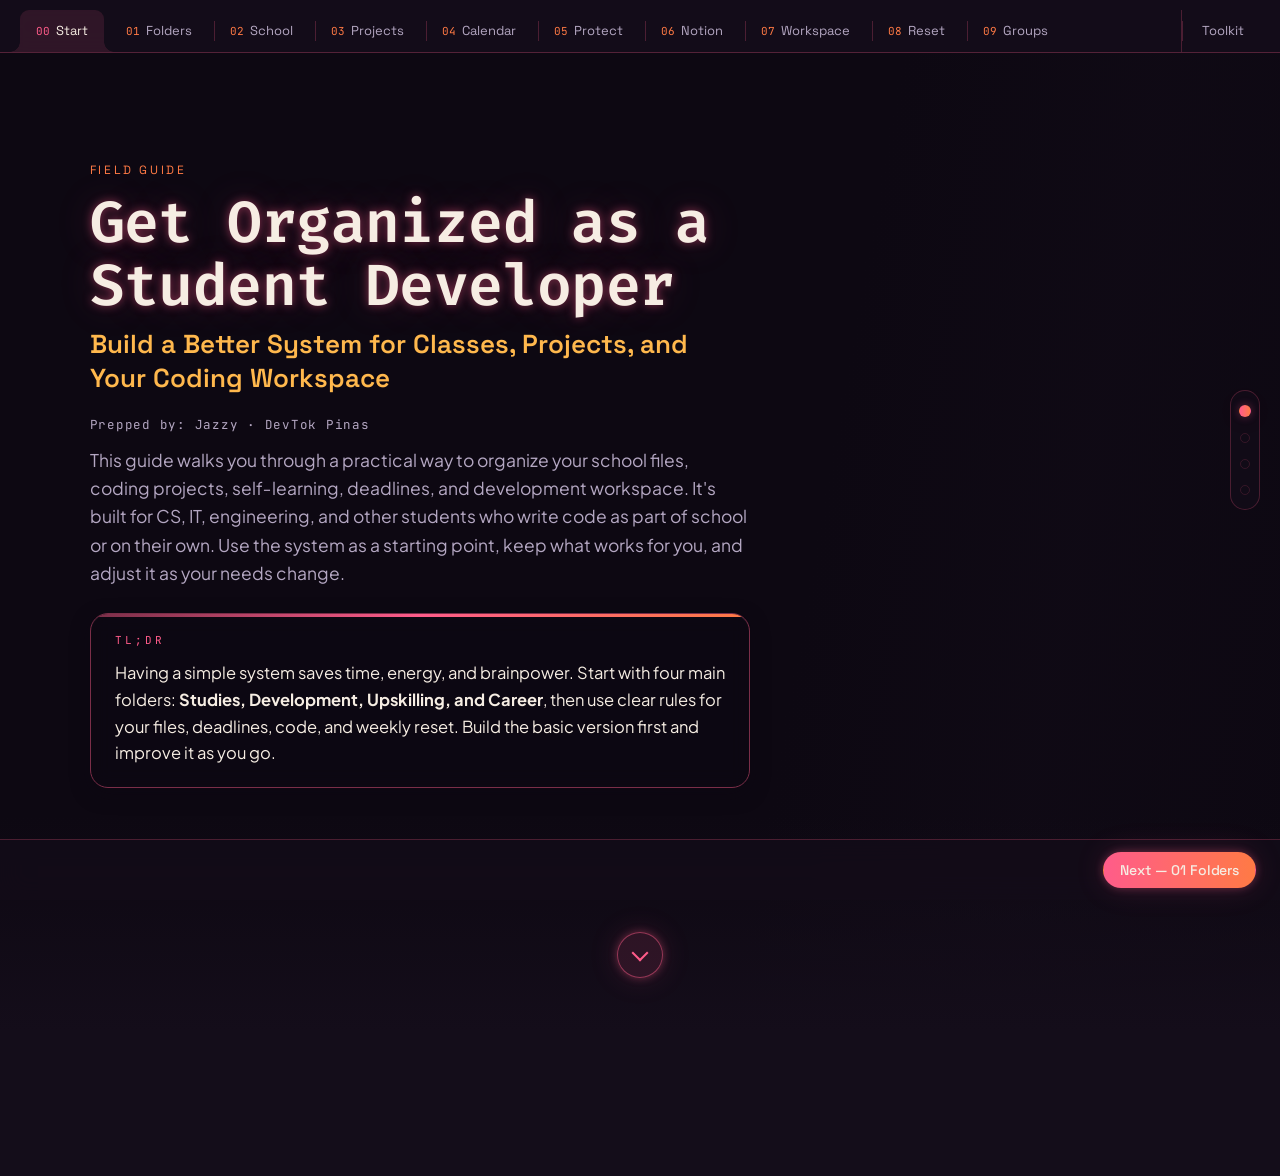
==== site/index.html @ 1a6755b6 "Section 02: add Y1T2, recolour file names The structure tree gains a Y1T2 folder before Y2T1. In pro" ====
<!DOCTYPE html>
<html lang="en" data-theme="dark">
<head>
<meta charset="utf-8">
<meta name="viewport" content="width=device-width, initial-scale=1">
<title>Get organized as a student developer</title>
<meta name="description" content="A field guide for student developers: four folders, a rule for where files go, a calendar that reminds you, and a reset routine. DevTok Pinas.">
<link rel="stylesheet" href="css/_ds/styles.css">
<link rel="stylesheet" href="css/app.css">
</head>
<body>
<a class="skip" href="#main">Skip to content</a>

<nav class="tabbar" role="tablist" aria-label="Sections">
  <a class="tab" role="tab" data-route="00-start" href="#/00-start"><span class="n">00</span>Start</a>
  <a class="tab" role="tab" data-route="01-folders" href="#/01-folders"><span class="n">01</span>Folders</a>
  <a class="tab" role="tab" data-route="02-school" href="#/02-school"><span class="n">02</span>School</a>
  <a class="tab" role="tab" data-route="03-projects" href="#/03-projects"><span class="n">03</span>Projects</a>
  <a class="tab" role="tab" data-route="04-calendar" href="#/04-calendar"><span class="n">04</span>Calendar</a>
  <a class="tab" role="tab" data-route="05-protecting" href="#/05-protecting"><span class="n">05</span>Protect</a>
  <a class="tab" role="tab" data-route="06-notion" href="#/06-notion"><span class="n">06</span>Notion</a>
  <a class="tab" role="tab" data-route="07-workspace" href="#/07-workspace"><span class="n">07</span>Workspace</a>
  <a class="tab" role="tab" data-route="08-reset" href="#/08-reset"><span class="n">08</span>Reset</a>
  <a class="tab" role="tab" data-route="09-groups" href="#/09-groups"><span class="n">09</span>Groups</a>
  <a class="tab tk" role="tab" data-route="toolkit" href="#/toolkit">Toolkit</a>
</nav>

<main id="main">

<section class="view sec" data-route="00-start" role="tabpanel" aria-label="00 Start here">
<div class="band hero-band">
<video class="hero-vid" data-src="assets/cozy-desk-loop.mp4" autoplay muted loop playsinline preload="auto" aria-hidden="true" tabindex="-1"></video>
<div class="hero-wash" aria-hidden="true"></div>
<script>
/* Load the header footage only where it is shown. The video is display:none
   below 760px, but a bare src would still be fetched — 2.5 MB a phone reader
   never sees. Assigning src from data-src behind a media query keeps that off
   mobile data. Runs inline during parse so playback still starts immediately. */
(function(){var v=document.currentScript.parentNode.querySelector('.hero-vid');
if(v&&window.matchMedia('(min-width:761px)').matches){v.src=v.dataset.src;}})();
</script>
<div class="in hero-in">
<div class="eyebrow"><span>Field guide</span></div>
<h1 class="h1 hero-title">Get Organized as a <br class="hbr">Student Developer</h1>
<p class="hero-sub">Build a Better System for Classes, Projects, and <br class="hbr">Your Coding Workspace</p>
<p class="meta">Prepped by: Jazzy &middot; DevTok Pinas</p>
<p class="hero-lede">This guide walks you through a practical way to organize your school files, coding projects, self‑learning, deadlines, and development workspace. It's built for CS, IT, engineering, and other students who write code as part of school or on their own. Use the system as a starting point, keep what works for you, and adjust it as your needs change.</p>
<div class="tldr"><span class="k">TL;DR</span><p>Having a simple system saves time, energy, and brainpower. Start with four main folders: <b>Studies, Development, Upskilling, and Career</b>, then use clear rules for your files, deadlines, code, and weekly reset. Build the basic version first and improve it as you go.</p></div>
</div></div><div class="band"><div class="in"><h2 class="h2">What this guide covers</h2>
<ol class="wa-list wa-list--ol">
<li>Your four main folders and what goes in each</li>
<li>School files, naming, and organizing by term</li>
<li>Coding projects — what they are and how much structure they need</li>
<li>Setting up your calendar and tasks</li>
<li>Passwords, backups, and keeping work safe</li>
<li>Using Notion for notes and school organization</li>
<li>Setting up your coding workspace and tools</li>
<li>The 20‑minute reset</li>
<li>Bonus — group projects and shared repositories</li>
</ol>
</div></div><div class="band"><div class="in"><h2 class="h2">Why I think this matters</h2>
<p>As technical students, we already have a lot competing for our attention. A clear system reduces the number of small decisions you have to make every day and gives your school work, projects, and responsibilities a predictable place to go.</p>
<p>Without one, small problems start adding up:</p>
<ul class="wa-list wa-list--ul">
<li>You waste time looking for files you know you saved somewhere.</li>
<li>Good projects get buried inside old semester folders.</li>
<li>Assignment deadlines live only inside your LMS.</li>
<li>You redo work because you can't find what you already made.</li>
<li>Coding projects become harder to manage as you start using Git, GitHub, dependencies, and API keys.</li>
<li>Projects worth showing for internships or jobs can be difficult to find later.</li>
</ul>
<p>A simple system makes all of this easier to manage.</p>
</div></div><div class="band"><div class="in"><h2 class="h2">What you'll have at the end</h2>
<p>By the end of this guide, you'll have:</p>
<ul class="wa-list wa-list--ul">
<li>Four main folders with a clear purpose for each one</li>
<li>A school structure you can reuse every term</li>
<li>A better understanding of how coding projects are organized</li>
<li>A calendar that reminds you before things are due</li>
<li>A basic password and backup setup</li>
<li>A place for notes and school organization</li>
<li>A cleaner coding workspace</li>
<li>A reset routine for when things drift</li>
</ul>
<figure class="shot"><div class="win" role="img" aria-label="A file manager window showing four top-level folders: Studies, Development, Upskilling, Career">
  <div class="wbar"><span class="wdot r"></span><span class="wdot a"></span><span class="wdot e"></span><span class="wtitle">Home</span></div>
  <div class="wbody">
    <div class="folder"><span class="ficon"></span><span class="fname">Studies</span></div>
    <div class="folder"><span class="ficon"></span><span class="fname">Development</span></div>
    <div class="folder"><span class="ficon"></span><span class="fname">Upskilling</span></div>
    <div class="folder"><span class="ficon"></span><span class="fname">Career</span></div>
  </div>
</div><figcaption class="cap"><span class="cap-tag">Recommended folder setup</span> — Studies, Development, Upskilling, Career.</figcaption></figure>
<div class="closer"><span class="k">UNDERSTAND</span><p>You don't need a system that stays perfectly organized all semester. You just need one that makes it easy to know <b>where something belongs</b> and easy to clean things up when you fall behind.</p></div>
</div></div>
</section>

<section class="view sec" data-route="01-folders" role="tabpanel" aria-label="01 Your four main folders">
<div class="band"><div class="in">
<div class="eyebrow"><span>01 · your four main folders</span><span class="lvl">FOUNDATION</span></div>
<h1 class="h1">Your four main folders</h1>
<p class="cover"><b>What this section covers:</b> Four top‑level folders you can use to separate school files, code, self‑learning, and career material.</p>
<p class="cover"><b>Why it matters:</b> If you decide where something should go every single time you save a file, things eventually end up scattered across Downloads, Desktop, course folders, and random project directories. A few clear categories remove most of that decision‑making.</p>
</div></div><div class="band"><div class="in"><h2 class="h2">The four folders</h2>
<p class="mut" style="font-size:14px">Click a folder to see what goes in it.</p>
<div class="grid2 fgrid">
<button class="fcard" data-st="c1" data-on="stu" data-mode="eq" data-k="c1" data-v="stu" data-act="pick"><span class="ft">Studies</span><span class="fd">Formal school work that isn't code</span></button>
<button class="fcard" data-st="c1" data-on="dev" data-mode="eq" data-k="c1" data-v="dev" data-act="pick"><span class="ft">Development</span><span class="fd">Anything that involves code</span></button>
<button class="fcard" data-st="c1" data-on="ups" data-mode="eq" data-k="c1" data-v="ups" data-act="pick"><span class="ft">Upskilling</span><span class="fd">Learning outside your curriculum</span></button>
<button class="fcard" data-st="c1" data-on="car" data-mode="eq" data-k="c1" data-v="car" data-act="pick"><span class="ft">Career</span><span class="fd">The only folder that outlives the degree</span></button>
</div>
<div class="fpanel" data-st="c1" data-on="stu" data-mode="eq">
<h3 class="h3">Studies</h3>
<p>Your formal school work — everything tied to your degree that isn't code.</p>
<ul class="wa-list wa-list--ul">
<li>Subjects, assignments, lecture files, exams</li>
<li>Curriculum and grade slips</li>
<li>Graduation requirements and student aid documents</li>
<li>Thesis or capstone documents</li>
<li>OJT and internship paperwork</li>
<li>School organizations</li>
</ul>
<div class="note"><span class="nl">NOTE</span>The main distinction is that <b>Studies holds your school documents and requirements</b>.<span class="np">If an assignment includes code, the instructions, rubric, report, or submission receipt can stay here while the working code goes in Development.</span></div>
<div class="ftree" role="group" aria-label="The Studies folder">
<div class="fttools"><button class="fttool" type="button" data-act="tcol">Collapse</button><span class="ftsep" aria-hidden="true">|</span><button class="fttool" type="button" data-act="texp">Expand</button></div>
<ul class="ftkids ftroot"><li><details class="ftfolder"><summary class="ftrow"><span class="ftcaret" aria-hidden="true"></span><span class="ficon" aria-hidden="true"></span><span class="fname">Studies</span></summary><ul class="ftkids"><li><details class="ftfolder"><summary class="ftrow"><span class="ftcaret" aria-hidden="true"></span><span class="ficon" aria-hidden="true"></span><span class="fname">BS Computer Science</span></summary><ul class="ftkids"><li><details class="ftfolder"><summary class="ftrow"><span class="ftcaret" aria-hidden="true"></span><span class="ficon" aria-hidden="true"></span><span class="fname">Courses</span></summary><ul class="ftkids"><li><details class="ftfolder"><summary class="ftrow"><span class="ftcaret" aria-hidden="true"></span><span class="ficon" aria-hidden="true"></span><span class="fname">Y1T1</span></summary><ul class="ftkids"><li class="ftleaf"><span class="ftcaret" aria-hidden="true"></span><span class="ficon" aria-hidden="true"></span><span class="fname">CC 100 - Introduction to Computing</span></li><li class="ftleaf"><span class="ftcaret" aria-hidden="true"></span><span class="ficon" aria-hidden="true"></span><span class="fname">CC 101 - Computer Programming</span></li><li class="ftleaf"><span class="ftcaret" aria-hidden="true"></span><span class="ficon" aria-hidden="true"></span><span class="fname">GEd 101 - Understanding the Self</span></li><li class="ftleaf"><span class="ftcaret" aria-hidden="true"></span><span class="ficon" aria-hidden="true"></span><span class="fname">GEd 102 - Mathematics in the Modern World</span></li><li class="ftleaf"><span class="ftcaret" aria-hidden="true"></span><span class="ficon" aria-hidden="true"></span><span class="fname">GEd 105 - Readings in Philippine History</span></li><li class="ftleaf"><span class="ftcaret" aria-hidden="true"></span><span class="ficon" aria-hidden="true"></span><span class="fname">MATH 101 - Differential Calculus</span></li><li class="ftleaf"><span class="ftcaret" aria-hidden="true"></span><span class="ficon" aria-hidden="true"></span><span class="fname">NSTP 111 - National Service Training Program 1</span></li><li class="ftleaf"><span class="ftcaret" aria-hidden="true"></span><span class="ficon" aria-hidden="true"></span><span class="fname">PATHFit 1 - Movement Competency Training</span></li></ul></details></li><li class="ftleaf"><span class="ftcaret" aria-hidden="true"></span><span class="ficon" aria-hidden="true"></span><span class="fname">Y1T2</span></li><li class="ftleaf"><span class="ftcaret" aria-hidden="true"></span><span class="ficon" aria-hidden="true"></span><span class="fname">Y2T1</span></li><li class="ftleaf"><span class="ftcaret" aria-hidden="true"></span><span class="ficon" aria-hidden="true"></span><span class="fname">Y2T2</span></li></ul></details></li><li class="ftleaf"><span class="ftcaret" aria-hidden="true"></span><span class="ficon" aria-hidden="true"></span><span class="fname">Curriculum</span></li><li class="ftleaf"><span class="ftcaret" aria-hidden="true"></span><span class="ficon" aria-hidden="true"></span><span class="fname">Grade Slips</span></li><li class="ftleaf"><span class="ftcaret" aria-hidden="true"></span><span class="ficon" aria-hidden="true"></span><span class="fname">Graduation Requirements</span></li><li class="ftleaf"><span class="ftcaret" aria-hidden="true"></span><span class="ficon" aria-hidden="true"></span><span class="fname">Organizations</span></li></ul></details></li></ul></details></li></ul>
</div>
</div>
<div class="fpanel" data-st="c1" data-on="dev" data-mode="eq">
<h3 class="h3">Development</h3>
<p><b>Anything that involves code.</b> Programming assignments, lab exercises, school software projects, your capstone, tutorial practice, personal projects, hackathons, code for an organization.</p>
<div class="note"><span class="nl">NOTE</span>A simple rule you can use:<span class="np"><b>If you're actively writing code in it, keep the working project under Development.</b></span><span class="np">Keeping your code in one main location also gives you one place to look when opening projects in your editor or terminal.</span></div>
<p><span class="wa-badge wa-badge--rose">HOW I DO IT</span> </p>
<div class="ftree" role="group" aria-label="The Development folder">
<div class="fttools"><button class="fttool" type="button" data-act="tcol">Collapse</button><span class="ftsep" aria-hidden="true">|</span><button class="fttool" type="button" data-act="texp">Expand</button></div>
<ul class="ftkids ftroot"><li><details class="ftfolder"><summary class="ftrow"><span class="ftcaret" aria-hidden="true"></span><span class="ficon" aria-hidden="true"></span><span class="fname">Development</span></summary><ul class="ftkids"><li><details class="ftfolder"><summary class="ftrow"><span class="ftcaret" aria-hidden="true"></span><span class="ficon" aria-hidden="true"></span><span class="fname">school</span></summary><ul class="ftkids"><li class="ftleaf"><span class="ftcaret" aria-hidden="true"></span><span class="ficon" aria-hidden="true"></span><span class="fname">Y2T1</span></li><li class="ftleaf"><span class="ftcaret" aria-hidden="true"></span><span class="ficon" aria-hidden="true"></span><span class="fname">Y2T2</span></li></ul></details></li><li class="ftleaf"><span class="ftcaret" aria-hidden="true"></span><span class="ficon" aria-hidden="true"></span><span class="fname">learning</span></li><li class="ftleaf"><span class="ftcaret" aria-hidden="true"></span><span class="ficon" aria-hidden="true"></span><span class="fname">personal</span></li><li class="ftleaf"><span class="ftcaret" aria-hidden="true"></span><span class="ficon" aria-hidden="true"></span><span class="fname">hackathons</span></li><li class="ftleaf"><span class="ftcaret" aria-hidden="true"></span><span class="ficon" aria-hidden="true"></span><span class="fname">experiments</span></li><li class="ftleaf"><span class="ftcaret" aria-hidden="true"></span><span class="ficon" aria-hidden="true"></span><span class="fname">archive</span></li></ul></details></li></ul>
</div>
<ul class="wa-list wa-list--ul">
<li><span class="mono fdir">school/</span> — programming assignments and school projects, grouped by term</li>
<li><span class="mono fdir">learning/</span> — code written while following tutorials, courses, or documentation</li>
<li><span class="mono fdir">personal/</span> — projects you build outside school</li>
<li><span class="mono fdir">hackathons/</span> — hackathon work</li>
<li><span class="mono fdir">experiments/</span> — small tests and ideas that aren't full projects yet</li>
<li><span class="mono fdir">archive/</span> — projects you're no longer actively working on</li>
</ul>
<div class="note"><span class="nl">NOTE</span>You don't need all of these folders immediately. Start with the categories you actually use.</div>
</div>
<div class="fpanel" data-st="c1" data-on="ups" data-mode="eq">
<h3 class="h3">Upskilling</h3>
<p>Learning you do outside your formal curriculum. This folder holds the material you learn from, while Development holds the code you write while learning.</p>
<p>For example, if you take a React course:</p>
<ul class="wa-list wa-list--ul">
<li>Course notes → <b>Upskilling</b></li>
<li>Downloaded slides → <b>Upskilling</b></li>
<li>Resources → <b>Upskilling</b></li>
<li>Certificate → <b>Upskilling</b></li>
<li>React project you build during the course → <b>Development</b></li>
</ul>
<div class="chiprow" style="margin-top:28px">
<button class="chip" data-st="c3" data-on="topic" data-mode="eq" data-k="c3" data-v="topic" data-act="pick">By topic <span class="wa-badge wa-badge--amber">RECOMMENDED</span></button>
<button class="chip" data-st="c3" data-on="plat" data-mode="eq" data-k="c3" data-v="plat" data-act="pick">By platform</button>
</div>
<div class="fpanel" data-st="c3" data-on="topic" data-mode="eq" style="margin:0">
<p style="font-size:14.5px" class="mut">This works well if you usually remember <b>what you were learning first</b>, then where you learned it.</p>
<div class="ftree" role="group" aria-label="Upskilling organized by topic">
<div class="fttools"><button class="fttool" type="button" data-act="tcol">Collapse</button><span class="ftsep" aria-hidden="true">|</span><button class="fttool" type="button" data-act="texp">Expand</button></div>
<ul class="ftkids ftroot"><li><details class="ftfolder"><summary class="ftrow"><span class="ftcaret" aria-hidden="true"></span><span class="ficon" aria-hidden="true"></span><span class="fname">Upskilling</span></summary><ul class="ftkids"><li><details class="ftfolder"><summary class="ftrow"><span class="ftcaret" aria-hidden="true"></span><span class="ficon" aria-hidden="true"></span><span class="fname">web‑development</span></summary><ul class="ftkids"><li class="ftleaf"><span class="ftcaret" aria-hidden="true"></span><span class="ficon" aria-hidden="true"></span><span class="fname">freecodecamp</span></li><li class="ftleaf"><span class="ftcaret" aria-hidden="true"></span><span class="ficon" aria-hidden="true"></span><span class="fname">coursera</span></li><li class="ftleaf"><span class="ftcaret" aria-hidden="true"></span><span class="ficon" aria-hidden="true"></span><span class="fname">youtube</span></li></ul></details></li><li><details class="ftfolder"><summary class="ftrow"><span class="ftcaret" aria-hidden="true"></span><span class="ficon" aria-hidden="true"></span><span class="fname">cloud</span></summary><ul class="ftkids"><li class="ftleaf"><span class="ftcaret" aria-hidden="true"></span><span class="ficon" aria-hidden="true"></span><span class="fname">aws</span></li><li class="ftleaf"><span class="ftcaret" aria-hidden="true"></span><span class="ficon" aria-hidden="true"></span><span class="fname">coursera</span></li></ul></details></li><li><details class="ftfolder"><summary class="ftrow"><span class="ftcaret" aria-hidden="true"></span><span class="ficon" aria-hidden="true"></span><span class="fname">ai‑and‑data</span></summary><ul class="ftkids"><li class="ftleaf"><span class="ftcaret" aria-hidden="true"></span><span class="ficon" aria-hidden="true"></span><span class="fname">deeplearning‑ai</span></li><li class="ftleaf"><span class="ftcaret" aria-hidden="true"></span><span class="ficon" aria-hidden="true"></span><span class="fname">youtube</span></li></ul></details></li><li class="ftleaf"><span class="ftcaret" aria-hidden="true"></span><span class="ficon" aria-hidden="true"></span><span class="fname">design</span></li><li class="ftleaf"><span class="ftcaret" aria-hidden="true"></span><span class="ficon" aria-hidden="true"></span><span class="fname">certificates</span></li></ul></details></li></ul>
</div>
</div>
<div class="fpanel" data-st="c3" data-on="plat" data-mode="eq" style="margin:0">
<p style="font-size:14.5px" class="mut">This works if you usually remember <b>the platform you learned on first</b> — the topics then sit inside each one.</p>
<div class="ftree" role="group" aria-label="Upskilling organized by platform">
<div class="fttools"><button class="fttool" type="button" data-act="tcol">Collapse</button><span class="ftsep" aria-hidden="true">|</span><button class="fttool" type="button" data-act="texp">Expand</button></div>
<ul class="ftkids ftroot"><li><details class="ftfolder"><summary class="ftrow"><span class="ftcaret" aria-hidden="true"></span><span class="ficon" aria-hidden="true"></span><span class="fname">Upskilling</span></summary><ul class="ftkids"><li><details class="ftfolder"><summary class="ftrow"><span class="ftcaret" aria-hidden="true"></span><span class="ficon" aria-hidden="true"></span><span class="fname">coursera</span></summary><ul class="ftkids"><li class="ftleaf"><span class="ftcaret" aria-hidden="true"></span><span class="ficon" aria-hidden="true"></span><span class="fname">web‑development</span></li><li class="ftleaf"><span class="ftcaret" aria-hidden="true"></span><span class="ficon" aria-hidden="true"></span><span class="fname">ai‑and‑data</span></li></ul></details></li><li class="ftleaf"><span class="ftcaret" aria-hidden="true"></span><span class="ficon" aria-hidden="true"></span><span class="fname">udemy</span></li><li class="ftleaf"><span class="ftcaret" aria-hidden="true"></span><span class="ficon" aria-hidden="true"></span><span class="fname">youtube</span></li><li class="ftleaf"><span class="ftcaret" aria-hidden="true"></span><span class="ficon" aria-hidden="true"></span><span class="fname">freecodecamp</span></li><li class="ftleaf"><span class="ftcaret" aria-hidden="true"></span><span class="ficon" aria-hidden="true"></span><span class="fname">certificates</span></li></ul></details></li></ul>
</div>
</div>
<div class="note"><span class="nl">NOTE</span>Pick a structure that feels natural to you and stay reasonably consistent.<span class="np">There isn't one correct setup. The goal is to make your learning materials easy to find later.</span></div>
</div>
<div class="fpanel" data-st="c1" data-on="car" data-mode="eq">
<h3 class="h3">Career</h3>
<p>Documents and material you'll need for internships, jobs, and other professional opportunities.</p>
<div class="ftree" role="group" aria-label="The Career folder">
<div class="fttools"><button class="fttool" type="button" data-act="tcol">Collapse</button><span class="ftsep" aria-hidden="true">|</span><button class="fttool" type="button" data-act="texp">Expand</button></div>
<ul class="ftkids ftroot"><li><details class="ftfolder"><summary class="ftrow"><span class="ftcaret" aria-hidden="true"></span><span class="ficon" aria-hidden="true"></span><span class="fname">Career</span></summary><ul class="ftkids"><li class="ftleaf"><span class="ftcaret" aria-hidden="true"></span><span class="ficon" aria-hidden="true"></span><span class="fname">resume</span></li><li class="ftleaf"><span class="ftcaret" aria-hidden="true"></span><span class="ficon" aria-hidden="true"></span><span class="fname">certificates</span></li><li class="ftleaf"><span class="ftcaret" aria-hidden="true"></span><span class="ficon" aria-hidden="true"></span><span class="fname">portfolio</span></li><li><details class="ftfolder"><summary class="ftrow"><span class="ftcaret" aria-hidden="true"></span><span class="ficon" aria-hidden="true"></span><span class="fname">applications</span></summary><ul class="ftkids"><li><details class="ftfolder"><summary class="ftrow"><span class="ftcaret" aria-hidden="true"></span><span class="ficon" aria-hidden="true"></span><span class="fname">accenture</span></summary><ul class="ftkids"><li class="ftleaf"><span class="ftcaret" aria-hidden="true"></span><span class="fdoc fdoc--pdf" data-ext="PDF" aria-hidden="true"></span><span class="fname">job‑posting.pdf</span></li><li class="ftleaf"><span class="ftcaret" aria-hidden="true"></span><span class="fdoc fdoc--pdf" data-ext="PDF" aria-hidden="true"></span><span class="fname">resume.pdf</span></li><li class="ftleaf"><span class="ftcaret" aria-hidden="true"></span><span class="fdoc fdoc--pdf" data-ext="PDF" aria-hidden="true"></span><span class="fname">cover‑letter.pdf</span></li><li class="ftleaf"><span class="ftcaret" aria-hidden="true"></span><span class="fdoc fdoc--md" data-ext="MD" aria-hidden="true"></span><span class="fname">notes.md</span></li></ul></details></li><li><details class="ftfolder"><summary class="ftrow"><span class="ftcaret" aria-hidden="true"></span><span class="ficon" aria-hidden="true"></span><span class="fname">ibm</span></summary><ul class="ftkids"><li class="ftleaf"><span class="ftcaret" aria-hidden="true"></span><span class="fdoc fdoc--pdf" data-ext="PDF" aria-hidden="true"></span><span class="fname">job‑posting.pdf</span></li><li class="ftleaf"><span class="ftcaret" aria-hidden="true"></span><span class="fdoc fdoc--pdf" data-ext="PDF" aria-hidden="true"></span><span class="fname">resume.pdf</span></li><li class="ftleaf"><span class="ftcaret" aria-hidden="true"></span><span class="fdoc fdoc--md" data-ext="MD" aria-hidden="true"></span><span class="fname">notes.md</span></li></ul></details></li><li><details class="ftfolder"><summary class="ftrow"><span class="ftcaret" aria-hidden="true"></span><span class="ficon" aria-hidden="true"></span><span class="fname">canva</span></summary><ul class="ftkids"><li class="ftleaf"><span class="ftcaret" aria-hidden="true"></span><span class="fdoc fdoc--pdf" data-ext="PDF" aria-hidden="true"></span><span class="fname">job‑posting.pdf</span></li><li class="ftleaf"><span class="ftcaret" aria-hidden="true"></span><span class="fdoc fdoc--pdf" data-ext="PDF" aria-hidden="true"></span><span class="fname">resume.pdf</span></li><li class="ftleaf"><span class="ftcaret" aria-hidden="true"></span><span class="fdoc fdoc--pdf" data-ext="PDF" aria-hidden="true"></span><span class="fname">cover‑letter.pdf</span></li><li class="ftleaf"><span class="ftcaret" aria-hidden="true"></span><span class="fdoc fdoc--md" data-ext="MD" aria-hidden="true"></span><span class="fname">notes.md</span></li></ul></details></li></ul></details></li><li class="ftleaf"><span class="ftcaret" aria-hidden="true"></span><span class="ficon" aria-hidden="true"></span><span class="fname">interview‑prep</span></li></ul></details></li></ul>
</div>
<ul class="wa-list wa-list--ul">
<li><span class="mono fdir">resume/</span> — your master resume and reusable resume versions</li>
<li><span class="mono fdir">certificates/</span> — certificates, credentials, and achievements worth keeping for applications</li>
<li><span class="mono fdir">portfolio/</span> — project screenshots, descriptions, links, case studies, and other work you may want to show employers</li>
<li><span class="mono fdir">applications/</span> — one folder per company, with the files and notes related to that application</li>
<li><span class="mono fdir">interview‑prep/</span> — interview questions, technical review notes, company research, and other preparation materials</li>
</ul>
<p>A lot of students only create a Career folder when application season starts. It's easier to build it gradually while you're still in school.</p>
<hr class="hr">
<h3 class="h3 subh">Organizing your applications</h3>
<p>For each internship or job application, create a folder for the company or role.</p>
<p>Inside it, keep the exact materials connected to that application:</p>
<ul class="wa-list wa-list--ul">
<li><span class="mono fdir">job‑posting.pdf</span> — save a copy of the original posting in case it gets removed later</li>
<li><span class="mono fdir">resume.pdf</span> — the exact resume version you submitted</li>
<li><span class="mono fdir">cover‑letter.pdf</span> — the cover letter you sent, if one was required</li>
<li><span class="mono fdir">notes.md</span> — recruiter details, interview dates, application status, questions, or anything else you want to remember</li>
</ul>
<p>This becomes especially useful once you start applying to several companies. You can quickly see what you submitted, what the role originally asked for, and any notes you made along the way.</p>
<div class="pn"><span class="k">SIDE NOTE</span><p><b>Prefer tracking applications visually?</b> You can also create an application tracker in Notion with fields like company, role, status, date applied, interview dates, and follow‑up dates. You can attach or link the same job posting, resume, cover letter, and notes there while still keeping the actual files organized in your Career folder.</p></div>
</div>
<p class="mut fcaveat">This system is specifically for your student‑developer life. Personal files like finances, family documents, photos, and hobbies do not have to fit inside these four folders.</p>

</div></div><div class="band"><div class="in"><h2 class="h2">Where organization work goes</h2>
<p><span class="wa-badge wa-badge--amber">RECOMMENDED</span></p>
<p><b>School organizations</b> — student council, a CS society, a campus club:</p>
<ul class="wa-list wa-list--ul">
<li>These are part of your school life, so keeping their documents under Studies gives them a clear home.</li>
</ul>
<p><b>Outside‑school organizations</b> — community groups, volunteer work, professional organizations:</p>
<ul class="wa-list wa-list--ul">
<li>If the material is professional or something you may eventually use on your resume, Career can make sense.</li>
<li>If it's completely personal, it doesn't need to live inside this system.</li>
</ul>
<p><b>Organization work involving code</b> — for example, an organization website or event registration tool:</p>
<ul class="wa-list wa-list--ul">
<li>Keep the working code under Development.</li>
<li>Keep the organization documents wherever they otherwise belong.</li>
</ul>
</div></div><div class="band"><div class="in"><h2 class="h2">How to decide where something goes</h2>
<div class="casc">
<p>Ask yourself two questions.</p>
<p><span class="a">1 — Am I actively writing code in this?</span></p>
<p>Yes → Development</p>
<p><span class="a">2 — If not, what is this mainly for?</span></p>
<ul class="wa-list wa-list--ul">
<li>School requirement → Studies</li>
<li>Learning outside school → Upskilling</li>
<li>Internship, job, or professional use → Career</li>
</ul>
</div>
<table class="tbl"><thead><tr><th>Situation</th><th>Where it goes</th></tr></thead><tbody>
<tr><td>A 30-line lab exercise</td><td>Development → <span class="mono">school/</span></td></tr>
<tr><td>A semester-long software project</td><td>Development → <span class="mono">school/</span></td></tr>
<tr><td>Code you write following a React course</td><td>Development → <span class="mono">learning/</span></td></tr>
<tr><td>That course's slides and notes</td><td>Upskilling</td></tr>
<tr><td>Your assignment brief and submission receipt</td><td>Studies</td></tr>
<tr><td>A certificate from that course</td><td>Upskilling and Career</td></tr>
<tr><td>Your thesis document</td><td>Studies</td></tr>
<tr><td>Your thesis code</td><td>Development</td></tr>
<tr><td>Minutes from an org meeting</td><td>Studies → <span class="mono">Organizations/</span></td></tr>
<tr><td>The org website you're building</td><td>Development</td></tr>
</tbody></table>

</div></div><div class="band"><div class="in"><h2 class="h2">When something has both code and documents</h2>
<p>Common with assignments, capstones, and thesis work.</p>
<ul class="wa-list wa-list--ul">
<li><b>Code</b> → <span class="amber">Development</span></li>
<li><b>Requirements, instructions, reports, forms, and submissions</b> → <span class="amber">Studies</span></li>
<li>Add a short text file in the Studies folder noting where the code is</li>
</ul>
<div class="pn"><span class="k">HOW I DO IT</span><p>Keeping every line of code in one place is what made this work for me. Before that, I had code in course folders and code on different drives, and I had a hard time finding it when I tried to remember which one held what. One location means one place to look.</p></div>
</div></div><div class="band"><div class="in"><h2 class="h2">Where does this go?</h2>
<p class="mut" style="font-size:14px">Guess first, then click to reveal the answer and the reasoning.</p>
<div class="grid2">
<button class="ibtn"  data-st="c4" data-on="alg" data-mode="eq" data-v="alg" data-act="rv"><span class="it">An Algorithms assignment, with code</span><span class="ans"><b>Development → school/</b> — it contains code. The brief and submission receipt go in Studies.</span></button>
<button class="ibtn"  data-st="c4" data-on="yt" data-mode="eq" data-v="yt" data-act="rv"><span class="it">A React course on YouTube</span><span class="ans"><b>Upskilling</b> — material you learn from. Code you write following it goes in Development/learning/.</span></button>
<button class="ibtn"  data-st="c4" data-on="res" data-mode="eq" data-v="res" data-act="rv"><span class="it">Your resume</span><span class="ans"><b>Career</b> — you'll use it after graduation, so it outlives every term folder.</span></button>
<button class="ibtn"  data-st="c4" data-on="hack" data-mode="eq" data-v="hack" data-act="rv"><span class="it">A hackathon project</span><span class="ans"><b>Development → hackathons/</b> — it's code, no exceptions.</span></button>
<button class="ibtn"  data-st="c4" data-on="org" data-mode="eq" data-v="org" data-act="rv"><span class="it">Minutes from an org meeting</span><span class="ans"><b>Studies → Organizations/</b> — school life, tied to your school years.</span></button>
<button class="ibtn"  data-st="c4" data-on="scr" data-mode="eq" data-v="scr" data-act="rv"><span class="it">A script that renames your files</span><span class="ans"><b>Development → experiments/</b> — it's code, even if it's twenty lines.</span></button>
</div>
<div class="ctl"><button class="wa-btn wa-btn--secondary wa-btn--sm" data-k="c4" data-act="rst">Reset</button></div>
</div></div><div class="band"><div class="in"><h2 class="h2">Key takeaways</h2>
<ul class="wa-list wa-list--ul">
<li>Four useful top‑level folders are <b>Studies</b>, <b>Development</b>, <b>Upskilling</b>, and <b>Career</b>.</li>
<li><b>Studies</b> holds formal school documents and requirements.</li>
<li>Working code goes under <b>Development</b>.</li>
<li><b>Upskilling</b> holds learning material outside your curriculum.</li>
<li><b>Career</b> holds things you'll need for internships and jobs.</li>
<li>Personal files don't need to fit inside this system.</li>
</ul>
<div class="closer"><span class="k">DO</span><p>Create the four main folders first. Build the folders inside them only as you actually need them.</p></div>
</div></div>
</section>

<section class="view sec" data-route="02-school" role="tabpanel" aria-label="02 Organizing your school files">
<div class="band"><div class="in">
<div class="eyebrow"><span>02 · organizing your school files</span><span class="lvl">FOUNDATION</span></div>
<h1 class="h1">Organizing your school files</h1>
<p class="cover"><b>What this section covers:</b> A reusable folder structure for coursework, a simple naming convention, and what to do if you already have years of scattered files.</p>
<p class="cover"><b>Why it matters:</b> School produces a lot of files every term. Setting up a predictable structure once is easier than deciding where every lecture, assignment, and reviewer belongs later.</p>
</div></div><div class="band"><div class="in"><h2 class="h2">The structure</h2>
<p><span class="wa-badge wa-badge--amber">RECOMMENDED</span> A simple structure is <b>Program → Term → Subject</b>.</p>
<div class="ftree" role="group" aria-label="A term's school folder structure">
<div class="fttools"><button class="fttool" type="button" data-act="tcol">Collapse</button><span class="ftsep" aria-hidden="true">|</span><button class="fttool" type="button" data-act="texp">Expand</button></div>
<ul class="ftkids ftroot"><li><details class="ftfolder"><summary class="ftrow"><span class="ftcaret" aria-hidden="true"></span><span class="ficon" aria-hidden="true"></span><span class="fname">Studies</span></summary><ul class="ftkids"><li><details class="ftfolder"><summary class="ftrow"><span class="ftcaret" aria-hidden="true"></span><span class="ficon" aria-hidden="true"></span><span class="fname">BS Computer Science</span></summary><ul class="ftkids"><li><details class="ftfolder"><summary class="ftrow"><span class="ftcaret" aria-hidden="true"></span><span class="ficon" aria-hidden="true"></span><span class="fname">Courses</span></summary><ul class="ftkids"><li class="ftleaf"><span class="ftcaret" aria-hidden="true"></span><span class="ficon" aria-hidden="true"></span><span class="fname">Y1T1</span></li><li class="ftleaf"><span class="ftcaret" aria-hidden="true"></span><span class="ficon" aria-hidden="true"></span><span class="fname">Y1T2</span></li><li><details class="ftfolder"><summary class="ftrow"><span class="ftcaret" aria-hidden="true"></span><span class="ficon" aria-hidden="true"></span><span class="fname">Y2T1</span></summary><ul class="ftkids"><li><details class="ftfolder"><summary class="ftrow"><span class="ftcaret" aria-hidden="true"></span><span class="ficon" aria-hidden="true"></span><span class="fname">Algorithms and Complexity</span></summary><ul class="ftkids"><li class="ftleaf"><span class="ftcaret" aria-hidden="true"></span><span class="ficon" aria-hidden="true"></span><span class="fname">lectures</span></li><li class="ftleaf"><span class="ftcaret" aria-hidden="true"></span><span class="ficon" aria-hidden="true"></span><span class="fname">assignments</span></li><li class="ftleaf"><span class="ftcaret" aria-hidden="true"></span><span class="ficon" aria-hidden="true"></span><span class="fname">exams</span></li></ul></details></li><li><details class="ftfolder"><summary class="ftrow"><span class="ftcaret" aria-hidden="true"></span><span class="ficon" aria-hidden="true"></span><span class="fname">Life and Works of Rizal</span></summary><ul class="ftkids"><li class="ftleaf"><span class="ftcaret" aria-hidden="true"></span><span class="ficon" aria-hidden="true"></span><span class="fname">lectures</span></li><li class="ftleaf"><span class="ftcaret" aria-hidden="true"></span><span class="ficon" aria-hidden="true"></span><span class="fname">assignments</span></li><li class="ftleaf"><span class="ftcaret" aria-hidden="true"></span><span class="ficon" aria-hidden="true"></span><span class="fname">exams</span></li></ul></details></li><li><details class="ftfolder"><summary class="ftrow"><span class="ftcaret" aria-hidden="true"></span><span class="ficon" aria-hidden="true"></span><span class="fname">Software Engineering</span></summary><ul class="ftkids"><li class="ftleaf"><span class="ftcaret" aria-hidden="true"></span><span class="ficon" aria-hidden="true"></span><span class="fname">lectures</span></li><li class="ftleaf"><span class="ftcaret" aria-hidden="true"></span><span class="ficon" aria-hidden="true"></span><span class="fname">assignments</span></li><li class="ftleaf"><span class="ftcaret" aria-hidden="true"></span><span class="ficon" aria-hidden="true"></span><span class="fname">exams</span></li></ul></details></li></ul></details></li></ul></details></li><li class="ftleaf"><span class="ftcaret" aria-hidden="true"></span><span class="ficon" aria-hidden="true"></span><span class="fname">Curriculum</span></li><li class="ftleaf"><span class="ftcaret" aria-hidden="true"></span><span class="ficon" aria-hidden="true"></span><span class="fname">Grade Slips</span></li><li class="ftleaf"><span class="ftcaret" aria-hidden="true"></span><span class="ficon" aria-hidden="true"></span><span class="fname">Graduation Requirements</span></li><li class="ftleaf"><span class="ftcaret" aria-hidden="true"></span><span class="ficon" aria-hidden="true"></span><span class="fname">Organizations</span></li></ul></details></li></ul></details></li></ul>
</div>
<p>This works well because school naturally runs by term.</p>
<p>Inside each subject, keep the structure as simple as you can:</p>
<ul class="wa-list wa-list--ul">
<li>Create subfolders like <span class="mono flit">lectures/</span>, <span class="mono flit">assignments/</span>, and <span class="mono flit">exams/</span> <b>only when they help you find things faster</b>.</li>
<li>If a subject only has a few files, it's completely fine to keep them directly inside the subject folder.</li>
<li>You don't need every subject to have the exact same subfolders.</li>
<li>The structure should make your files easier to find — <b>not give you more folders to maintain</b>.</li>
</ul>
<details class="exp"><summary>Term‑first vs subject‑first</summary><div class="expb">
<p><b>Term‑first</b> keeps all of your subjects from one semester together. This is usually the easiest approach because your school year already works this way.</p>
<p><b>Subject‑first</b> can make sense if you want to keep the same subject together across different terms, especially if you retake courses.</p>
<p>Use whichever structure matches how you naturally look for files.</p>
</div></details>
</div></div><div class="band"><div class="in"><h2 class="h2">Naming files</h2>
<p>Name files based on what will still make sense when you look for them several months later.</p>
<div class="fpanel on">
<table class="tbl"><thead><tr><th>Instead of</th><th>Try</th></tr></thead><tbody>
<tr><td class="mono">Assignment final v2.docx</td><td class="mono" style="color:var(--amber-glow)"><span class="hid" data-st="c6" data-on="on" data-mode="reveal">2026-08-15-algorithms-assignment.docx</span></td></tr>
<tr><td class="mono">Aug 15 notes</td><td class="mono" style="color:var(--amber-glow)"><span class="hid" data-st="c6" data-on="on" data-mode="reveal">2026-08-15-lecture-notes.md</span></td></tr>
<tr><td class="mono">stuff2</td><td class="mono" style="color:var(--amber-glow)"><span class="hid" data-st="c6" data-on="on" data-mode="reveal">midterm-reviewer</span></td></tr>
</tbody></table>
<div class="ctl"><button class="wa-btn wa-btn--secondary wa-btn--sm" data-k="c6" data-v="on" data-act="pick"><span data-label="c6">Reveal</span></button></div>
</div>
<p>A few useful habits:</p>
<ul class="wa-list wa-list--ul">
<li><b>Use dates as <span class="mono flit">YYYY‑MM‑DD</span></b> when the date matters.</li>
<li><b>Use descriptive names.</b> The filename should tell you what the file is.</li>
<li><b>For coding projects and terminal work, avoid messy filenames.</b> Dashes or other consistent naming conventions are easier to work with.</li>
</ul>
<p>For example: <span class="mono flit" style="overflow-wrap:anywhere">2026‑08‑15‑algorithms‑assignment.pdf</span></p>
<div class="closer"><span class="k">GOAL</span><p>Future You should be able to understand the filename without opening it.</p></div>
</div></div><div class="band"><div class="in"><h2 class="h2">What happens at the end of a term</h2>
<ul class="wa-list wa-list--ul">
<li><b>Leave the finished term where it is.</b> It's already organized by semester, so there's no need to move everything again.</li>
<li><b>Create the next term folder when a new semester starts</b> and begin using that one.</li>
<li><b>Older coursework naturally moves out of the way</b> as you start working inside the new term.</li>
<li><b>Keep previous terms accessible.</b> You may still want old notes, reviewers, assignments, or reference material later.</li>
<li><b>Coding projects are different.</b> They don't always end on a semester schedule, so <span class="mono amber">Development/</span> can still have its own <span class="mono flit">archive/</span> for projects you're no longer actively working on.</li>
</ul>
<p>The goal is to avoid creating an extra cleanup step at the end of every semester.</p>
</div></div><div class="band"><div class="in"><h2 class="h2">If you already have years of scattered files</h2>
<p>Don't feel like you need to reorganize everything you've ever saved before you can start.</p>
<p>A faster approach:</p>
<ol class="wa-list wa-list--ol">
<li>Create a folder such as <span class="mono flit">_UNSORTED_2026‑08</span></li>
<li>Move loose files into it</li>
<li>Build the clean structure beside it</li>
<li>Start using the new structure from now on</li>
<li>When you need an old file, move it into the correct place then</li>
</ol>
<p>This gives you a clean starting point without turning organization into a weekend‑long project.</p>
</div></div><div class="band"><div class="in"><h2 class="h2">Key takeaways</h2>
<ul class="wa-list wa-list--ul">
<li><span class="flit">Program → Term → Subject</span> is a simple structure you can reuse.</li>
<li>Create subfolders only when they actually help.</li>
<li>Use descriptive filenames and <span class="mono flit">YYYY‑MM‑DD</span> when dates matter.</li>
<li>If your old files are already messy, separate the backlog and start clean.</li>
</ul>
<div class="closer"><span class="k">DO</span><p>Set up the folders for your current term first. You don't need to reorganize your entire degree today.</p></div>
</div></div>
</section>

<section class="view sec" data-route="03-projects" role="tabpanel" aria-label="03 Your coding projects">
<div class="band"><div class="in">
<div class="eyebrow"><span>03 · your coding projects</span><span class="lvl">BUILDING</span></div>
<h1 class="h1">Your coding projects</h1>
<p class="cover"><b>What this covers:</b> the difference between a folder, a project, an editor workspace, and a repository — plus how much structure a project actually needs.</p>
<p class="cover"><b>Why it matters:</b> these terms get used interchangeably, which makes tutorials and instructions confusing. Once you can tell them apart, most of that confusion goes away.</p>
</div></div><div class="band"><div class="in"><h2 class="h2">The five layers</h2>
<p class="mut" style="font-size:14px">One click per layer. Each layer answers one question and earns one word.</p>
<div class="c7grid">
<div>
<div class="lrow" data-st="c7" data-on="1" data-mode="gte-cur"><span class="ln">L1</span><span class="lw">Folder</span><span class="lq">where does this live?</span></div>
<div class="lrow" data-st="c7" data-on="2" data-mode="gte-cur"><span class="ln">L2</span><span class="lw">Project</span><span class="lq">could someone else run it?</span></div>
<div class="lrow" data-st="c7" data-on="3" data-mode="gte-cur"><span class="ln">L3</span><span class="lw">Editor</span><span class="lq">how do I open all of it?</span></div>
<div class="lrow" data-st="c7" data-on="4" data-mode="gte-cur"><span class="ln">L4</span><span class="lw">Git</span><span class="lq">what changed?</span></div>
<div class="lrow" data-st="c7" data-on="5" data-mode="gte-cur"><span class="ln">L5</span><span class="lw">GitHub</span><span class="lq">where does it live online?</span></div>
<div class="ctl">
<button class="wa-btn wa-btn--secondary wa-btn--sm" data-k="c7" data-min="1" data-act="bck">Back</button>
<button class="wa-btn wa-btn--primary wa-btn--sm" data-k="c7" data-max="5" data-act="nxt">Next layer</button>
<button class="wa-btn wa-btn--ghost wa-btn--sm" data-k="c7" data-v0="1" data-act="rst">Reset</button>
</div>
<p class="ctr" style="margin:0">LAYER <span data-count="c7"></span> / 05</p>
</div>
<div>
<div class="lpanel" data-st="c7" data-on="1" data-mode="eq">
<h3 class="h3">Layer 1 — The folder</h3>
<p>A location on your computer where the files sit.</p>
<ul class="wa-list wa-list--ul">
<li>A normal folder, like any other</li>
<li>It lives inside <span class="mono">Development/</span> — including for school work</li>
<li>Everything below is something added <i>to</i> this folder</li>
</ul>
<div class="note"><span class="nl">NOTE</span>Don't put a coding project inside a synced folder like Google Drive, OneDrive, or Dropbox. Sync conflicts with the tools you'll use and can corrupt the project. On Windows, check whether Documents is syncing to OneDrive — it often is.</div>
</div>
<div class="lpanel" data-st="c7" data-on="2" data-mode="eq">
<h3 class="h3">Layer 2 — The project</h3>
<p>The same folder, once it contains everything needed to run.</p>
<ul class="wa-list wa-list--ul">
<li><b>A README file</b> — plain text saying what this is and how to start it</li>
<li><b>A dependency file</b> — <span class="mono">requirements.txt</span> for Python, <span class="mono">package.json</span> for JavaScript</li>
<li><b>The code</b>, organized rather than loose</li>
</ul>
<p class="anchor">A project is a folder that knows how to run itself.</p>
</div>
<div class="lpanel" data-st="c7" data-on="3" data-mode="eq">
<h3 class="h3">Layer 3 — Opening it in your editor</h3>
<p>When someone says "open the project in VS Code," they mean opening the <b>folder</b>, not a file.</p>
<ul class="wa-list wa-list--ul">
<li><b>Open a file</b> — a text editor with one document in it</li>
<li><b>Open a folder</b> — the full file list in the sidebar, a terminal pointed at the right location, search across the whole project</li>
</ul>
<div class="grid2">
<figure class="shot" style="margin:0"><div class="vsc solo" role="img" aria-label="VS Code with a single file open and no sidebar">
  <div class="vtop"><span>main.py</span></div>
  <div class="vmain"><div class="vedit">1  print("hello")<br>2<br>3</div></div>
</div><figcaption class="cap">Open File — one document.</figcaption></figure>
<figure class="shot" style="margin:0"><div class="vsc" role="img" aria-label="VS Code with a whole project folder open, showing the file tree, editor and terminal">
  <div class="vtop"><span>schedule‑tracker</span></div>
  <div class="vmain">
    <div class="vside">src/<br>README.md<br>.gitignore<br>requirements.txt</div>
    <div class="vedit">1  import calendar<br>2<br>3  def week():</div>
  </div>
  <div class="vterm">$ python src/main.py</div>
</div><figcaption class="cap">Open Folder — the whole workspace.</figcaption></figure>
</div>
<div class="note"><span class="nl">NOTE</span>This is the most common reason a beginner's screen doesn't match the tutorial. Use File → Open Folder.</div>
</div>
<div class="lpanel" data-st="c7" data-on="4" data-mode="eq">
<h3 class="h3">Layer 4 — Git</h3>
<p>A tool that records the history of your project as you work.</p>
<ul class="wa-list wa-list--ul">
<li>Each meaningful change is a <b>commit</b> — a snapshot with a short description</li>
<li>You can return to any earlier version</li>
<li>It replaces keeping <span class="mono">final</span>, <span class="mono">final2</span>, <span class="mono">final‑v3</span> copies</li>
</ul>
<div class="fpanel on">
<table class="tbl"><thead><tr><th>Instead of</th><th>Write</th></tr></thead><tbody>
<tr><td class="mono">fix</td><td class="mono" style="color:var(--amber-glow)"><span class="hid" data-st="c11" data-on="on" data-mode="reveal">Initialize project structure</span></td></tr>
<tr><td class="mono">fix2</td><td class="mono" style="color:var(--amber-glow)"><span class="hid" data-st="c11" data-on="on" data-mode="reveal">Add login form</span></td></tr>
<tr><td class="mono">asdf</td><td class="mono" style="color:var(--amber-glow)"><span class="hid" data-st="c11" data-on="on" data-mode="reveal">Implement email validation</span></td></tr>
<tr><td class="mono">final</td><td class="mono" style="color:var(--amber-glow)"><span class="hid" data-st="c11" data-on="on" data-mode="reveal">Update installation instructions</span></td></tr>
</tbody></table>
<div class="ctl"><button class="wa-btn wa-btn--secondary wa-btn--sm" data-k="c11" data-v="on" data-act="pick"><span data-label="c11">Reveal</span></button></div>
</div>
</div>
<div class="lpanel" data-st="c7" data-on="5" data-mode="eq">
<h3 class="h3">Layer 5 — GitHub</h3>
<p>A website where your project's history is stored online.</p>
<ul class="wa-list wa-list--ul">
<li><b>Git</b> tracks changes on your computer</li>
<li><b>GitHub</b> is where you upload that history so others can see it</li>
<li>Uploading is <b>pushing</b>; downloading someone else's project is <b>cloning</b></li>
</ul>
<div class="note"><span class="nl">NOTE</span>GitHub is for code and the files around code. Not general cloud storage — your thesis PDF and lecture slides don't belong there.</div>
<p>Five layers, five words — folder, project, workspace, repository, remote — used interchangeably by everyone. Now you can tell them apart.</p>
</div>
</div>
</div>
</div></div><div class="band"><div class="in"><h2 class="h2">How much structure a project needs</h2>
<p>Not every project needs the full setup. Structure matches stakes.</p>
<div class="chiprow">
<button class="chip" data-st="c10" data-on="ex" data-mode="eq" data-k="c10" data-v="ex" data-act="pick">Short exercise</button>
<button class="chip" data-st="c10" data-on="as" data-mode="eq" data-k="c10" data-v="as" data-act="pick">Course assignment</button>
<button class="chip" data-st="c10" data-on="pf" data-mode="eq" data-k="c10" data-v="pf" data-act="pick">Portfolio project</button>
<button class="chip" data-st="c10" data-on="tm" data-mode="eq" data-k="c10" data-v="tm" data-act="pick">Team project</button>
</div>
<div class="fpanel" data-st="c10" data-on="ex" data-mode="eq"><div class="panel"><pre class="tree">rename-practice.py</pre></div><p class="mut" style="font-size:14.5px">One file. It does not need folders, a README, or Git. You're allowed to have a project that's one file.</p></div>
<div class="fpanel" data-st="c10" data-on="as" data-mode="eq"><div class="panel"><pre class="tree">algorithms-mp1/
├── main.py
└── README.md</pre></div><p class="mut" style="font-size:14.5px">One folder, README if there are instructions worth keeping. It does not need tests, docs, or a license.</p></div>
<div class="fpanel" data-st="c10" data-on="pf" data-mode="eq"><div class="panel"><pre class="tree">schedule-tracker/
├── src/
├── tests/
├── README.md
├── .gitignore
├── .env.example
└── requirements.txt</pre></div><p class="mut" style="font-size:14.5px">Organized folders, README, .gitignore, dependency file, on GitHub. It does not need more than that.</p></div>
<div class="fpanel" data-st="c10" data-on="tm" data-mode="eq"><div class="panel"><pre class="tree">capstone-app/
├── src/
├── tests/
├── docs/
├── README.md
├── .gitignore
├── .env.example
└── package.json</pre></div><p class="mut" style="font-size:14.5px">Everything the portfolio project has, plus shared access from day one — see section 09.</p></div>
<ul class="wa-list wa-list--ul">
<li>Adding structure a project doesn't need makes it harder to work on</li>
<li>Start small. Adding structure later is easier than removing it</li>
</ul>
</div></div><div class="band"><div class="in"><h2 class="h2">Inside a project — click around</h2>
<p class="mut" style="font-size:14px">One example, not a universal tree. Click an item to see what it's for.</p>
<div class="panel" data-cw="1"><button class="wa-btn wa-btn--ghost wa-btn--sm cpy" data-k="proj" data-act="copy">Copy</button>
<div class="tree" style="white-space:normal">
<span data-l="1" style="display:block;padding:1px 0">schedule‑tracker/</span>
<button data-l="1" class="tline" data-st="c9" data-on="src" data-mode="eq" data-k="c9" data-v="src" data-act="pick">├── src/</button>
<button data-l="1" class="tline" data-st="c9" data-on="tst" data-mode="eq" data-k="c9" data-v="tst" data-act="pick">├── tests/</button>
<button data-l="1" class="tline" data-st="c9" data-on="rdm" data-mode="eq" data-k="c9" data-v="rdm" data-act="pick">├── README.md</button>
<button data-l="1" class="tline" data-st="c9" data-on="gi" data-mode="eq" data-k="c9" data-v="gi" data-act="pick">├── .gitignore</button>
<button data-l="1" class="tline" data-st="c9" data-on="env" data-mode="eq" data-k="c9" data-v="env" data-act="pick">├── .env.example</button>
<button data-l="1" class="tline" data-st="c9" data-on="req" data-mode="eq" data-k="c9" data-v="req" data-act="pick">└── requirements.txt</button>
</div></div>
<div class="fpanel" data-st="c9" data-on="src" data-mode="eq"><div class="note"><span class="wa-badge wa-badge--ember">CONVENTION</span> <span class="nl">src/</span>Where the actual code lives, instead of loose in the root.</div></div>
<div class="fpanel" data-st="c9" data-on="tst" data-mode="eq"><div class="note"><span class="wa-badge wa-badge--muted">OPTIONAL</span> <span class="nl">tests/</span>Code that checks your code. Add it when a class or project asks for it.</div></div>
<div class="fpanel" data-st="c9" data-on="rdm" data-mode="eq"><div class="note"><span class="wa-badge wa-badge--ember">CONVENTION</span> <span class="nl">README.md</span>What this is and how to run it. The first thing anyone reads.</div></div>
<div class="fpanel" data-st="c9" data-on="gi" data-mode="eq"><div class="note"><span class="wa-badge wa-badge--ember">CONVENTION</span> <span class="nl">.gitignore</span>The list of files Git should not track — generated folders, and your .env.</div></div>
<div class="fpanel" data-st="c9" data-on="env" data-mode="eq"><div class="note"><span class="wa-badge wa-badge--muted">OPTIONAL</span> <span class="nl">.env.example</span>A blanked‑out copy of .env so teammates know what keys they need.</div></div>
<div class="fpanel" data-st="c9" data-on="req" data-mode="eq"><div class="note"><span class="wa-badge wa-badge--ember">CONVENTION</span> <span class="nl">requirements.txt</span>The dependency file — what must be installed for this to run.</div></div>
</div></div><div class="band"><div class="in"><h2 class="h2">Moving work up a level</h2>
<p>When school or practice work turns out well:</p>
<ul class="wa-list wa-list--ul">
<li>Move it from <span class="mono">Development/school/</span> or <span class="mono">learning/</span> into <span class="mono">personal/</span></li>
<li>Add a README explaining what it does and how to run it</li>
<li>Put it on GitHub</li>
</ul>
<p><span class="wa-badge wa-badge--muted">ADVANCED</span> This matters most at internship time. Work sitting in a term subfolder is work nobody will look at.</p>
</div></div><div class="band"><div class="in"><h2 class="h2">The whole road</h2>
<p class="mut" style="font-size:14px">Today covers the first half. Dashed stages are for later — the toolkit has more.</p>
<div class="flow">
<span class="fst">IDEA</span><span class="fsep">→</span><span class="fst">FOLDER</span><span class="fsep">→</span><span class="fst">EDITOR</span><span class="fsep">→</span><span class="fst">GIT</span><span class="fsep">→</span><span class="fst">BUILD</span><span class="fsep">→</span><span class="fst">COMMIT</span><span class="fsep">→</span><span class="fst">GITHUB</span><span class="fsep">→</span><span class="fst adv">DOCUMENT</span><span class="fsep">→</span><span class="fst adv">DEPLOY</span><span class="fsep">→</span><span class="fst adv">PORTFOLIO</span>
</div>
<div class="pn"><span class="k">HOW I DO IT</span><p>What helped me most was checking my own projects the way a stranger would: download it into an empty folder and try to run it using only the README. If that works, it's set up properly.</p></div>
</div></div><div class="band"><div class="in"><h2 class="h2">Key takeaways</h2>
<ul class="wa-list wa-list--ul">
<li>A folder is a location. A project is a folder containing everything needed to run.</li>
<li>"Open the project" means open the folder, not a file.</li>
<li>Git tracks changes locally. GitHub stores that history online.</li>
<li>Match structure to what the project is for. Small things stay small.</li>
</ul>
<div class="closer"><span class="k">UNDERSTAND</span><p>Open one of your existing coding folders as a folder in your editor, and see what appears that didn't before.</p></div>
</div></div>
</section>

<section class="view sec" data-route="04-calendar" role="tabpanel" aria-label="04 Your calendar and tasks">
<div class="band"><div class="in">
<div class="eyebrow"><span>04 · your calendar and tasks</span><span class="lvl">BUILDING</span></div>
<h1 class="h1">Your calendar and tasks</h1>
<p class="cover"><b>What this covers:</b> setting up Google Calendar for your class schedule, deadlines, and everything else you're responsible for.</p>
<p class="cover"><b>Why it matters:</b> a printed schedule or a screenshot of your Canvas calendar tells you what's happening. It doesn't remind you, hold your meeting links, or update when something changes.</p>
</div></div><div class="band"><div class="in"><h2 class="h2">Why a calendar app instead of a printed schedule</h2>
<p><span class="wa-badge wa-badge--lilac">TOOL‑SPECIFIC</span> We'll use Google Calendar because it's free with any Google account and includes Tasks. Any calendar app with reminders works the same way.</p>
<ul class="wa-list wa-list--ul">
<li><b>It reminds you.</b> Notifications on your phone before class or a deadline.</li>
<li><b>It holds the details.</b> Zoom or Meet links, room numbers, LMS links — inside the event, one tap away.</li>
<li><b>It updates.</b> A room change or moved deadline is one edit, not a reprint.</li>
<li><b>It's searchable.</b> Find when an exam was, months later.</li>
<li><b>It repeats.</b> Set your class schedule once for the whole term.</li>
</ul>
</div></div><div class="band"><div class="in"><h2 class="h2">Step 1 — Make separate calendars</h2>
<p><span class="wa-badge wa-badge--amber">RECOMMENDED</span> Create a few calendars and give each its own color.</p>
<ul class="wa-list wa-list--ul">
<li><b>Classes</b> — your recurring schedule</li>
<li><b>Deadlines</b> — submissions, exams, defenses</li>
<li><b>Org and events</b> — meetings, activities</li>
<li><b>Personal</b> — work, family, rest</li>
</ul>
<p><b>Why separate:</b> you can hide a whole calendar when you don't need it, and colors tell you what kind of day you're looking at before you read anything.</p>
</div></div><div class="band"><div class="in"><h2 class="h2">Step 2 — Add your class schedule</h2>
<p class="mut" style="font-size:14px">Build the event as you'd build it live — click Add details.</p>
<div class="ev">
<div class="evh">CS 3202 — Algorithms and Complexity<span class="tm">Tue &amp; Thu · 10:30 – 12:00 · repeats until end of term</span></div>
<div class="evr" data-st="c12" data-on="1" data-mode="gte"><span class="fl">Location</span>Room 402, CS Building<span class="why">Enough to get there — or to know it moved.</span></div>
<div class="evr vid" data-st="c12" data-on="2" data-mode="gte"><span class="fl">Video link</span><span class="mono">meet.google.com/abc‑defg‑hij</span><span class="why">The single biggest reason to do this. You stop searching your email five minutes before class starts.</span></div>
<div class="evr" data-st="c12" data-on="3" data-mode="gte"><span class="fl">Description</span>Prof. Reyes · Section B · LMS: canvas.school.edu/cs3202 · Consultation Fri 2–4<span class="why">Everything you'd otherwise dig for, one tap away.</span></div>
<div class="evr" data-st="c12" data-on="4" data-mode="gte"><span class="fl">Notification</span>30 minutes before<span class="why">Enough time to actually get there.</span></div>
</div>
<div class="ctl">
<button class="wa-btn wa-btn--primary wa-btn--sm" data-k="c12" data-max="4" data-act="nxt">Add details</button>
<button class="wa-btn wa-btn--ghost wa-btn--sm" data-k="c12" data-v0="0" data-act="rst">Reset</button>
<span class="ctr"><span data-count="c12"></span> / 4 FIELDS</span>
</div>
<p>Add each class once as a <b>repeating event</b> for the whole term, ending on the last day of term.</p>
</div></div><div class="band"><div class="in"><h2 class="h2">Step 3 — Set up Tasks</h2>
<p>Calendar events are for things happening at a set time. Tasks are for work that needs doing. Google Tasks lists appear inside Calendar, and each list gets a color.</p>
<p><b>Suggested lists:</b> Assignments · Study and practice · Exams and quizzes · Group projects · Org work · Personal</p>
<div class="note"><span class="nl">NOTE</span>Tasks has no labels or tags, so lists are how you separate categories. Keep the number small — six is plenty.</div>
</div></div><div class="band"><div class="in"><h2 class="h2">Step 4 — What actually goes in tasks</h2>
<p>Add things the day you hear about them, not the day they're due.</p>
<table class="tbl"><thead><tr><th>Task</th><th>Give it a date</th></tr></thead><tbody>
<tr><td>Assignment</td><td>Two or three earlier dates, one per step</td></tr>
<tr><td>Practice coding</td><td>A recurring slot, e.g. Tue and Thu evenings</td></tr>
<tr><td>Quiz or exam review</td><td>Start three or four days ahead</td></tr>
<tr><td>Group project work</td><td>Your own part, with your own date</td></tr>
<tr><td>Rest and self-care</td><td>Yes, actually schedule it</td></tr>
</tbody></table>
<p><b>Break big things into steps.</b> An assignment due in two weeks becomes: outline it, build it, review it. Three tasks with three dates.</p>
<div class="note"><span class="nl">NOTE</span>The due date shouldn't be the first time your system hears about an assignment.</div>
</div></div><div class="band"><div class="in"><h2 class="h2">Step 5 — Notifications</h2>
<ul class="wa-list wa-list--ul">
<li>Classes — 30 minutes before</li>
<li>Deadlines — one day before <i>and</i> two hours before</li>
<li>Exams — three days before</li>
<li>Turn off anything you've started ignoring. Notifications you dismiss without reading are worse than none.</li>
</ul>
<figure class="shot"><div class="calweek" role="img" aria-label="A calendar week view with classes, deadlines, org events and personal time in separate colours">
  <div class="calday"><div class="dh">Mon</div><div class="calev cls">Algorithms 9:00</div><div class="calev per">Gym 18:00</div></div>
  <div class="calday"><div class="dh">Tue</div><div class="calev cls">Software Eng 13:00</div><div class="calev ddl">Lab due</div></div>
  <div class="calday"><div class="dh">Wed</div><div class="calev cls">Algorithms 9:00</div><div class="calev org">CS Society 17:00</div></div>
  <div class="calday"><div class="dh">Thu</div><div class="calev cls">Rizal 10:00</div><div class="calev per">Practice 19:00</div></div>
  <div class="calday"><div class="dh">Fri</div><div class="calev cls">Software Eng 13:00</div><div class="calev ddl">Quiz</div></div>
</div><figcaption class="cap">One week, color‑separated: classes, deadlines, org, personal.</figcaption></figure>
<div class="pn"><span class="k">HOW I DO IT</span><p>The change that mattered most for me wasn't the color coding — it was putting the meeting link inside the event. Everything else is organization. That one is time you get back every single day.</p></div>
</div></div><div class="band"><div class="in"><h2 class="h2">Key takeaways</h2>
<ul class="wa-list wa-list--ul">
<li>Separate calendars with distinct colors: classes, deadlines, org, personal.</li>
<li>Add classes once as repeating events, with room, link, professor, and LMS link inside.</li>
<li>Use Tasks lists for work; add things the day you hear about them.</li>
<li>Break large assignments into steps with their own dates.</li>
</ul>
<div class="closer"><span class="k">DO</span><p>Add this term's full class schedule as repeating events, with the room and meeting link in each one.</p></div>
</div></div>
</section>

<section class="view sec" data-route="05-protecting" role="tabpanel" aria-label="05 Protecting your work">
<div class="band"><div class="in">
<div class="eyebrow"><span>05 · protecting your work</span><span class="lvl">BUILDING</span></div>
<h1 class="h1">Protecting your work</h1>
<p class="cover"><b>What this covers:</b> password management, backing up your files, and keeping passwords out of your code.</p>
<p class="cover"><b>Why it matters:</b> these are one‑afternoon setups that prevent problems which are difficult or impossible to reverse.</p>
</div></div><div class="band"><div class="in"><h2 class="h2">Use a password manager</h2>
<p><span class="wa-badge wa-badge--amber">RECOMMENDED</span> Reusing one password across accounts means one leak exposes all of them. A password manager creates and remembers a different password for every account, so you only memorize one.</p>
<p><b>Bitwarden</b> is free, works on every platform, and is what I use. 1Password and Proton Pass work the same way.</p>
<ol class="wa-list wa-list--ol">
<li>Create the account with a strong master password you can remember</li>
<li>Save the recovery information somewhere offline</li>
<li>Install the browser extension and the phone app</li>
<li>Change your most important passwords first: email, GitHub, school portal, bank</li>
</ol>
<p><b>Turn on two‑factor authentication</b> for email, GitHub, and your school portal. Save the recovery codes somewhere that isn't the laptop they protect.</p>
</div></div><div class="band"><div class="in"><h2 class="h2">Your school email</h2>
<p>Your school email stops working after you graduate, and anything using it as the recovery address becomes hard to recover.</p>
<ul class="wa-list wa-list--ul">
<li>Create a personal professional email now</li>
<li>Use it for GitHub, LinkedIn, your portfolio, and anything you keep after school</li>
<li>Keep the school email for school</li>
</ul>
<div class="note"><span class="nl">NOTE</span>Ten minutes now, a real problem later.</div>
</div></div><div class="band"><div class="in"><h2 class="h2">Backing up your files</h2>
<p class="mut" style="font-size:14px">Three different jobs. Click each destination.</p>
<div class="grid2">
<button class="fcard" data-st="c15" data-on="lap" data-mode="eq" data-k="c15" data-v="lap" data-act="pick"><span class="ft">Your laptop</span><span class="fd">The copy you work on</span></button>
<button class="fcard" data-st="c15" data-on="cld" data-mode="eq" data-k="c15" data-v="cld" data-act="pick"><span class="ft">Cloud storage</span><span class="fd">A backup of your documents</span></button>
<button class="fcard" data-st="c15" data-on="gh" data-mode="eq" data-k="c15" data-v="gh" data-act="pick"><span class="ft">GitHub</span><span class="fd">The history of your code</span></button>
</div>
<div class="fpanel" data-st="c15" data-on="lap" data-mode="eq"><div class="note"><span class="nl">LAPTOP</span>All four folders live here — this is the working copy. If your only copy of something is on one device, it isn't backed up.</div></div>
<div class="fpanel" data-st="c15" data-on="cld" data-mode="eq"><div class="note"><span class="nl">CLOUD</span>Sync <span class="mono">Studies/</span>, <span class="mono">Upskilling/</span>, and <span class="mono">Career/</span> to Google Drive or any cloud service. <b style="color:var(--neon-rose)">Do not sync Development/</b> — sync services conflict with the files Git creates and can corrupt a project. Code goes to GitHub, not cloud sync.</div></div>
<div class="fpanel" data-st="c15" data-on="gh" data-mode="eq"><div class="note"><span class="nl">GITHUB</span>Holds your code's history — push your work and it's backed up properly. It is not a backup destination for arbitrary school documents.</div></div>
</div></div><div class="band"><div class="in"><h2 class="h2">Keys and passwords inside code</h2>
<p>When a project connects to another service, that service gives you a <b>key</b> — effectively a password for your app. Click through what usually happens.</p>
<div class="chiprow">
<button class="chip" data-st="c16" data-on="1" data-mode="eq" data-k="c16" data-v="1" data-act="pick">1 · The key in code</button>
<button class="chip" data-st="c16" data-on="2" data-mode="eq" data-k="c16" data-v="2" data-act="pick">2 · Pushed public</button>
<button class="chip" data-st="c16" data-on="3" data-mode="eq" data-k="c16" data-v="3" data-act="pick">3 · Deleted — still there</button>
<button class="chip" data-st="c16" data-on="4" data-mode="eq" data-k="c16" data-v="4" data-act="pick">4 · The fix</button>
</div>
<div class="fpanel" data-st="c16" data-on="1" data-mode="eq"><div class="panel"><pre class="code"><span class="cm"># schedule.py</span>
API_KEY = <span class="bad">"sk_live_51x8mQ2kf93hd"</span>   <span class="cm"># it works, so it ships</span>
weather = fetch(API_KEY, city)</pre></div><p class="mut" style="font-size:14.5px">The key gets pasted into the code, everything works, and nobody thinks about it again.</p></div>
<div class="fpanel" data-st="c16" data-on="2" data-mode="eq"><div class="panel"><pre class="code"><span class="cm"># github.com/you/schedule-tracker — PUBLIC</span>
API_KEY = <span class="bad">"sk_live_51x8mQ2kf93hd"</span></pre></div><p class="mut" style="font-size:14.5px">Public repositories are scanned automatically for keys, by bots, within minutes.</p></div>
<div class="fpanel" data-st="c16" data-on="3" data-mode="eq"><div class="panel"><pre class="code"><span class="cm"># schedule.py — key deleted. Fixed?</span>
API_KEY = os.environ["API_KEY"]

<span class="cm">$ git log</span>
<span class="bad">a41f2c  Add API key      ← still in this commit</span></pre></div><p class="mut" style="font-size:14.5px"><b>Deleting the line later doesn't remove it — it's in the history.</b> This is the step nobody knows.</p></div>
<div class="fpanel" data-st="c16" data-on="4" data-mode="eq"><div class="panel"><pre class="code"><span class="cm"># .env            — stays on your computer</span>
API_KEY=sk_live_51x8mQ2kf93hd

<span class="cm"># .gitignore      — Git never tracks it</span>
.env

<span class="cm"># .env.example    — teammates see what they need</span>
API_KEY=</pre></div><p class="mut" style="font-size:14.5px">Keys go in <span class="mono">.env</span>, which is listed in <span class="mono">.gitignore</span>. Ship a blanked <span class="mono">.env.example</span> instead.</p></div>
<div class="note"><span class="nl">NOTE</span><span class="mono">.gitignore</span> is also where generated folders like <span class="mono">node_modules</span> go. They're large, rebuildable, and don't belong in a repository.</div>
</div></div><div class="band"><div class="in"><h2 class="h2">Key takeaways</h2>
<ul class="wa-list wa-list--ul">
<li>Use a password manager and a different password everywhere.</li>
<li>Two‑factor authentication on email, GitHub, and school portal.</li>
<li>Create a personal professional email before you graduate.</li>
<li>Sync Studies, Upskilling, and Career to the cloud. Never sync Development.</li>
<li>Code is backed up on GitHub. Keys go in <span class="mono">.env</span>, never in the code.</li>
</ul>
<div class="closer"><span class="k">DO</span><p>Set up a password manager today and change your email password first.</p></div>
</div></div>
</section>

<section class="view sec" data-route="06-notion" role="tabpanel" aria-label="06 Notion for notes and school">
<div class="band"><div class="in">
<div class="eyebrow"><span>06 · notion for notes and school</span><span class="lvl">GOING DEEPER</span></div>
<h1 class="h1">Notion for notes and school organization</h1>
<p class="cover"><b>What this covers:</b> using Notion as a place to keep notes, track subjects, and see what's coming — with a template you can copy.</p>
<p class="cover"><span class="wa-badge wa-badge--rose">HOW I DO IT</span> <b>Why it matters:</b> your folders hold files and your calendar holds time. Notes and progress need somewhere too.</p>
</div></div><div class="band"><div class="in"><h2 class="h2">What a dashboard is for</h2>
<p>A dashboard shows you what needs attention. It doesn't store your files — your folders do that.</p>
<ul class="wa-list wa-list--ul">
<li><b>What belongs:</b> notes per subject · current deadlines · links to your LMS, recordings, and drive folders · progress on projects and courses</li>
<li><b>What doesn't:</b> files (link to them instead) · anything you already track in your calendar</li>
</ul>
</div></div><div class="band"><div class="in"><h2 class="h2">The template</h2>
<figure class="shot"><div class="ndash" role="img" aria-label="A Notion dashboard with a page per subject, a deadline list and a term overview">
  <div class="ncard"><div class="nh">Algorithms</div><div class="nrow">Lecture notes</div><div class="nrow">LMS link</div><div class="nrow">Midterm reviewer</div></div>
  <div class="ncard"><div class="nh">Software Eng</div><div class="nrow">Project board</div><div class="nrow">Meeting notes</div><div class="nrow">Repo link</div></div>
  <div class="ncard"><div class="nh">Deadlines</div><div class="nrow">Lab · Aug 18</div><div class="nrow">Quiz · Aug 22</div><div class="nrow">Defense · Sep 3</div></div>
  <div class="ncard"><div class="nh">This term</div><div class="nrow">6 subjects</div><div class="nrow">2 certificates</div><div class="nrow">1 capstone</div></div>
</div><figcaption class="cap">Annotate live: subject pages, deadline list, quick links.</figcaption></figure>
<ul class="wa-list wa-list--ul">
<li>A page per subject, with notes and links</li>
<li>A term overview</li>
<li>A simple deadline list</li>
<li>A place for course and certificate tracking</li>
</ul>
<p><a class="wa-btn wa-btn--secondary wa-btn--sm" href="#/06-notion">Copy the template</a> <span class="mut" style="font-size:13px">— add your Notion template link here before the session</span></p>
<p><b>How to use it:</b> duplicate it, rename the subjects to yours, and use it for one term before changing anything.</p>
</div></div><div class="band"><div class="in"><h2 class="h2">Keeping it maintainable</h2>
<p><span class="wa-badge wa-badge--amber">RECOMMENDED</span> </p>
<ul class="wa-list wa-list--ul">
<li>Start with fewer pages than you think you need</li>
<li>Add something only when you've missed it twice</li>
<li>If keeping it updated takes longer than the schoolwork it tracks, simplify it</li>
</ul>
<div class="note"><span class="nl">NOTE</span>Systems with many linked databases usually get abandoned within a few weeks. A simple one you actually open beats a detailed one you don't.</div>
</div></div><div class="band"><div class="in"><h2 class="h2">Other options</h2>
<ul class="wa-list wa-list--ul">
<li><b>Obsidian</b> — works offline, files stay on your computer, better for long‑term note‑taking. Different enough that it deserves its own session.</li>
<li><b>OneNote, Google Docs, or a notebook</b> — all fine. The tool matters far less than using one consistently.</li>
</ul>
</div></div><div class="band"><div class="in"><h2 class="h2">Key takeaways</h2>
<ul class="wa-list wa-list--ul">
<li>A dashboard surfaces what needs attention; it doesn't store files.</li>
<li>Copy the template, rename the subjects, use it for a term before changing it.</li>
<li>Start small and add only what you've missed.</li>
<li>Obsidian and OneNote work too. Consistency matters more than the app.</li>
</ul>
<div class="closer"><span class="k">COPY</span><p>Duplicate the Notion template and add this term's subjects.</p></div>
</div></div>
</section>

<section class="view sec" data-route="07-workspace" role="tabpanel" aria-label="07 Setting up your coding workspace">
<div class="band"><div class="in">
<div class="eyebrow"><span>07 · setting up your coding workspace</span><span class="lvl">GOING DEEPER</span></div>
<h1 class="h1">Setting up your coding workspace</h1>
<p class="cover"><b>What this covers:</b> what a coding workspace is, and what to install so you can actually work.</p>
<p class="cover"><b>Why it matters:</b> "set up your workspace" gets said a lot without anyone explaining what it means. It's your editor, your tools, and your project folder working together.</p>
</div></div><div class="band"><div class="in"><h2 class="h2">What a coding workspace is</h2>
<ol class="wa-list wa-list--ol">
<li><b>Where your code lives</b> — the project folder inside <span class="mono">Development/</span></li>
<li><b>What you open it with</b> — your editor, with the folder open, not a file</li>
<li><b>What's installed</b> — the tools that let the code run</li>
</ol>
<p>Section 03 covered the first two. This section is the third.</p>
</div></div><div class="band"><div class="in"><h2 class="h2">What to install, by job</h2>
<p><span class="wa-badge wa-badge--amber">RECOMMENDED</span> Install things because you need them, not because a list says every developer has them.</p>
<div class="chiprow">
<button class="chip" data-st="c18" data-on="now" data-mode="eq" data-k="c18" data-v="now" data-act="pick">Now</button>
<button class="chip" data-st="c18" data-on="soon" data-mode="eq" data-k="c18" data-v="soon" data-act="pick">Soon</button>
<button class="chip" data-st="c18" data-on="later" data-mode="eq" data-k="c18" data-v="later" data-act="pick">Later</button>
<button class="chip" data-st="c18" data-on="all" data-mode="eq" data-k="c18" data-v="all" data-act="pick">All</button>
</div>
<table class="tbl"><thead><tr><th>Job</th><th>Tool</th><th>When</th></tr></thead><tbody>
<tr  data-st="c18" data-on="now" data-mode="eq"><td>Write code</td><td>VS Code</td><td class="mono">NOW</td></tr>
<tr  data-st="c18" data-on="now" data-mode="eq"><td>Run your language</td><td>Python, Node.js, Java — whatever your classes use</td><td class="mono">NOW</td></tr>
<tr  data-st="c18" data-on="now" data-mode="eq"><td>Track changes</td><td>Git</td><td class="mono">NOW</td></tr>
<tr  data-st="c18" data-on="now" data-mode="eq"><td>Type commands</td><td>Terminal — built into VS Code</td><td class="mono">NOW</td></tr>
<tr  data-st="c18" data-on="now" data-mode="eq"><td>Install packages</td><td>pip, npm — comes with the language</td><td class="mono">NOW</td></tr>
<tr  data-st="c18" data-on="soon" data-mode="eq"><td>Format code</td><td>Prettier or Black</td><td class="mono">SOON</td></tr>
<tr  data-st="c18" data-on="soon" data-mode="eq"><td>Catch mistakes</td><td>ESLint, Pylint</td><td class="mono">SOON</td></tr>
<tr  data-st="c18" data-on="later" data-mode="eq"><td>Test APIs</td><td>Postman or Thunder Client</td><td class="mono">LATER</td></tr>
<tr  data-st="c18" data-on="later" data-mode="eq"><td>Work with databases</td><td>DBeaver, TablePlus</td><td class="mono">LATER</td></tr>
<tr  data-st="c18" data-on="later" data-mode="eq"><td>Containers</td><td>Docker — only if required</td><td class="mono">LATER</td></tr>
</tbody></table>
<div class="note"><span class="nl">NOTE</span>Everything in the NOW rows is free and takes one afternoon.</div>
</div></div><div class="band"><div class="in"><h2 class="h2">Extensions</h2>
<p><span class="wa-badge wa-badge--lilac">TOOL‑SPECIFIC</span> You don't need twenty‑five VS Code extensions.</p>
<ul class="wa-list wa-list--ul">
<li>The language extension for what you're learning — Python, or the JavaScript pack</li>
<li>A formatter — Prettier</li>
<li>GitLens, if you want a clearer view of your project's history</li>
</ul>
<p><b>Add anything else only when you hit a specific problem it solves.</b> Extensions slow the editor down and most of them you'll never open.</p>
</div></div><div class="band"><div class="in"><h2 class="h2">Keeping the workspace usable</h2>
<ul class="wa-list wa-list--ul">
<li>Close projects you're not working on. One project open at a time.</li>
<li>Keep the terminal open at the project folder rather than typing <span class="mono">cd</span> repeatedly.</li>
<li>Delete leftover test files — <span class="mono">test.py</span>, <span class="mono">untitled1.js</span> — as you go.</li>
<li>If your editor is slow, it's usually extensions or a synced folder.</li>
</ul>
<figure class="shot"><div class="vsc" role="img" aria-label="VS Code with a project open, labelled Explorer, Editor, Terminal and Source Control">
  <div class="vtop"><span>schedule‑tracker</span></div>
  <div class="vmain">
    <div class="vside"><span class="hot" style="top:6px;left:6px">Explorer</span><span class="hot" style="bottom:6px;left:6px">Source control</span><br>src/<br>README.md<br>requirements.txt<br><br><br>main</div>
    <div class="vedit"><span class="hot" style="top:6px;left:6px">Editor</span><br><br>1  import calendar</div>
  </div>
  <div class="vterm"><span class="hot" style="top:-2px;left:6px">Terminal</span><br>$ python src/main.py</div>
</div><figcaption class="cap">Label live: Explorer · Editor · Terminal · Source Control.</figcaption></figure>
</div></div><div class="band"><div class="in"><h2 class="h2">Key takeaways</h2>
<ul class="wa-list wa-list--ul">
<li>A workspace is your project folder, your editor with the folder open, and your installed tools.</li>
<li>Install the NOW rows first. It's one afternoon and it's free.</li>
<li>Add tools and extensions when a problem needs them, not in advance.</li>
</ul>
<div class="closer"><span class="k">DO</span><p>Check you have the four essentials installed: editor, your language, Git, and a terminal you can reach.</p></div>
</div></div>
</section>

<section class="view sec" data-route="08-reset" role="tabpanel" aria-label="08 The 20-minute reset">
<div class="band"><div class="in">
<div class="eyebrow"><span>08 · the 20‑minute reset</span><span class="lvl">FOUNDATION</span></div>
<h1 class="h1">The 20‑minute reset</h1>
<p class="cover"><b>What this covers:</b> a short routine for getting back on track when things have drifted.</p>
<p class="cover"><b>Why it matters:</b> every system gets disorganized during exams and deadline weeks. That's expected. What matters is a way back that doesn't require rebuilding anything.</p>
</div></div><div class="band"><div class="in"><h2 class="h2">When to run it</h2>
<ul class="wa-list wa-list--ul">
<li>End of the week — pick a day and keep it</li>
<li>After a heavy deadline week</li>
<li>Before a new term starts</li>
</ul>
<p>On a schedule, not when you feel behind.</p>
</div></div><div class="band"><div class="in"><h2 class="h2">The checklist</h2>
<div class="panel" data-cw="1" style="padding:18px 14px">
<pre data-cs="1" style="display:none">THE 20-MINUTE RESET
Files: empty Downloads / clear Desktop / file loose documents
School: check LMS / add new deadlines to calendar / look at week ahead
Development: commit and push WIP / delete test files / archive finished projects
Upskilling: file new saves / delete what you won't use
Backups: confirm cloud sync running / nothing only on laptop</pre>
<div class="ctl" style="margin:0 6px 10px"><span class="ctr" style="margin:0"><span data-ck-count></span> / 13 DONE</span>
<span style="margin-left:auto;display:flex;gap:8px">
<button class="wa-btn wa-btn--ghost wa-btn--sm" data-k="ck" data-act="copy">Copy</button>
<button class="wa-btn wa-btn--secondary wa-btn--sm" data-act="rck">Reset all</button></span>
</div>
<p class="h3" style="margin:8px 10px 2px">Files</p>
<button class="ckrow" data-ck="f1" data-id="f1" data-act="tck"><span class="ckbox"></span><span class="ckt">Empty or file everything in Downloads</span></button>
<button class="ckrow" data-ck="f2" data-id="f2" data-act="tck"><span class="ckbox"></span><span class="ckt">Clear the Desktop</span></button>
<button class="ckrow" data-ck="f3" data-id="f3" data-act="tck"><span class="ckbox"></span><span class="ckt">Put loose documents into the right term and subject folder</span></button>
<p class="h3" style="margin:14px 10px 2px">School</p>
<button class="ckrow" data-ck="s1" data-id="s1" data-act="tck"><span class="ckbox"></span><span class="ckt">Open your LMS and check what's coming</span></button>
<button class="ckrow" data-ck="s2" data-id="s2" data-act="tck"><span class="ckbox"></span><span class="ckt">Add new deadlines to your calendar</span></button>
<button class="ckrow" data-ck="s3" data-id="s3" data-act="tck"><span class="ckbox"></span><span class="ckt">Look at the week ahead</span></button>
<p class="h3" style="margin:14px 10px 2px">Development</p>
<button class="ckrow" data-ck="d1" data-id="d1" data-act="tck"><span class="ckbox"></span><span class="ckt">Commit and push anything you've been working on</span></button>
<button class="ckrow" data-ck="d2" data-id="d2" data-act="tck"><span class="ckbox"></span><span class="ckt">Delete leftover test files</span></button>
<button class="ckrow" data-ck="d3" data-id="d3" data-act="tck"><span class="ckbox"></span><span class="ckt">Move finished projects to archive/</span></button>
<p class="h3" style="margin:14px 10px 2px">Upskilling</p>
<button class="ckrow" data-ck="u1" data-id="u1" data-act="tck"><span class="ckbox"></span><span class="ckt">File anything new you saved</span></button>
<button class="ckrow" data-ck="u2" data-id="u2" data-act="tck"><span class="ckbox"></span><span class="ckt">Delete resources you won't realistically use</span></button>
<p class="h3" style="margin:14px 10px 2px">Accounts and backups</p>
<button class="ckrow" data-ck="b1" data-id="b1" data-act="tck"><span class="ckbox"></span><span class="ckt">Confirm your cloud sync is actually running</span></button>
<button class="ckrow" data-ck="b2" data-id="b2" data-act="tck"><span class="ckbox"></span><span class="ckt">Check nothing important exists only on your laptop</span></button>
</div>
<div class="note"><span class="nl">NOTE</span>Twenty minutes, not an afternoon. If it's taking longer, you're reorganizing rather than resetting.</div>
</div></div><div class="band"><div class="in"><h2 class="h2">Key takeaways</h2>
<ul class="wa-list wa-list--ul">
<li>Run it weekly, on a set day.</li>
<li>It's recovery, not maintenance.</li>
<li>Every item is a small action, not a project.</li>
</ul>
<div class="closer"><span class="k">COPY</span><p>The checklist is in the toolkit. Save it somewhere you'll see it weekly.</p></div>
</div></div><div class="band"><div class="in"><h2 class="h2">Closing</h2>
<p>You now have four folders, a structure for school files, an understanding of how coding projects work, a calendar that reminds you, and a routine for getting back on track.</p>
<p>You don't need to set all of it up today. Start with the four folders and this term's subjects. Add the rest as you need it.</p>
<p class="anchor">Your system doesn't need to stay perfect. It just needs to be easy to return to.</p>
<p class="script">— Jazzy</p>
</div></div>
</section>

<section class="view sec" data-route="09-groups" role="tabpanel" aria-label="09 Group projects">
<div class="band"><div class="in">
<div class="eyebrow"><span>09 · bonus — group projects</span><span class="lvl">GOING DEEPER</span></div>
<h1 class="h1">Group projects and shared repositories</h1>
<p><span class="wa-badge wa-badge--muted">ADVANCED</span> Reference material. Covered live only if there's time.</p>
<p class="cover"><b>What this covers:</b> setting up a group project so everyone can work on it.</p>
<p class="cover"><b>Why it matters:</b> most group project problems are setup problems, and they're much cheaper to fix in week one than the week before defense.</p>
</div></div><div class="band"><div class="in"><h2 class="h2">What usually goes wrong</h2>
<ul class="wa-list wa-list--ul">
<li>The working version is on one person's laptop and they're unreachable</li>
<li>The same file gets passed around in a group chat under different names</li>
<li>A teammate can't get the project running, doesn't want to ask twice, and stops contributing</li>
<li>The account holding everything belongs to someone who stops responding</li>
</ul>
</div></div><div class="band"><div class="in"><h2 class="h2">Setting it up</h2>
<p>On day one, before anyone writes code:</p>
<ol class="wa-list wa-list--ol">
<li><b>One repository.</b> Everyone gets access immediately.</li>
<li><b>One person listed as owner</b>, but everyone has full access, so nobody is blocked.</li>
<li><b>Everyone downloads it and runs it once.</b> Fix problems now, while they're small.</li>
<li><b>Write the README on day one.</b> It's how a teammate gets started without messaging you.</li>
</ol>
<div class="note"><span class="nl">NOTE</span>The teammate who can't get it running usually won't say so twice. Checking on day one prevents most uneven‑workload problems.</div>
</div></div><div class="band"><div class="in"><h2 class="h2">Where a capstone lives</h2>
<p class="mut" style="font-size:14px">Click each box — and the pointer file that joins them.</p>
<div class="grid2">
<button class="fcard" data-st="c21" data-on="dev" data-mode="eq" data-k="c21" data-v="dev" data-act="pick"><span class="ft">Development</span><span class="fd">The code, in the repository</span></button>
<button class="fcard" data-st="c21" data-on="ptr" data-mode="eq" data-k="c21" data-v="ptr" data-act="pick"><span class="ft mono" style="font-size:14px">WHERE‑IS‑THE‑CODE.txt</span><span class="fd">The pointer file</span></button>
<button class="fcard" data-st="c21" data-on="stu" data-mode="eq" data-k="c21" data-v="stu" data-act="pick"><span class="ft">Studies</span><span class="fd">The paperwork</span></button>
</div>
<div class="fpanel" data-st="c21" data-on="dev" data-mode="eq"><div class="note"><span class="nl">DEV</span>The repository: code, README, .gitignore, dependency file. Shared access for the whole team.</div></div>
<div class="fpanel" data-st="c21" data-on="ptr" data-mode="eq"><div class="panel"><pre class="tree">Code lives at: github.com/team/capstone-app
Maintained by all four of us.
Ask Miguel for access.</pre></div><p class="mut" style="font-size:14.5px">A pointer is a legitimate organizational object — a short text file in Studies noting where the code is.</p></div>
<div class="fpanel" data-st="c21" data-on="stu" data-mode="eq"><div class="note"><span class="nl">STUDIES</span>Requirements, forms, adviser feedback, defense slides — the written side of the capstone.</div></div>
</div></div><div class="band"><div class="in"><h2 class="h2">Key takeaways</h2>
<ul class="wa-list wa-list--ul">
<li>Set up the shared repository on day one with access for everyone.</li>
<li>Confirm every teammate can run it before real work starts.</li>
<li>Capstone code goes in Development; paperwork goes in Studies, linked by a note.</li>
</ul>
<div class="closer"><span class="k">DO</span><p>If your group project has no shared repository yet, set one up today and get every teammate running it.</p></div>
</div></div>
</section>

<section class="view tksec" data-route="toolkit" role="tabpanel" aria-label="Toolkit">
<div class="band"><div class="in">
<p class="tkeyebrow">toolkit · reference library</p>
<h1 class="tkh1">The toolkit</h1>
<p>Everything reusable, in one tab. This is where you land months later wanting a template, a checklist, or a prompt — not a lesson. <b>Every item has a copy button.</b></p>
<div class="tkchips">
<button class="tkchip" data-j="jtpl" data-act="jump">Templates</button>
<button class="tkchip" data-j="jchk" data-act="jump">Checklists</button>
<button class="tkchip" data-j="jpr" data-act="jump">Prompts</button>
<button class="tkchip" data-j="jgl" data-act="jump">Glossary</button>
<button class="tkchip" data-j="jtools" data-act="jump">Tools</button>
</div>
</div></div><div class="band"><div class="in"><h2 class="tkh2" id="jtpl">Templates</h2>
<p class="tkmut" style="font-size:14.5px">Nine copyable structures. Adjust names to your program and language.</p>

<div style="margin:22px 0">
<p style="margin:0 0 2px"><span style="font-family:var(--font-tech);font-size:16px">T1 · Studies hierarchy — minimal</span> <span class="tkmono" style="color:var(--ember);margin-left:8px"></span></p>
<p class="tkmut" style="font-size:14px;margin:2px 0 8px">For a first-year, or anyone who wants the smallest workable structure.</p>
<div class="tkpanel" data-cw="1"><button class="wa-btn wa-btn--ghost wa-btn--sm tkcpy" data-k="t1" data-act="copy">Copy</button>
<pre class="tktree" data-cs="1">Studies/
└── [Your Program]/
    └── Courses/
        └── Y1T1/
            ├── [Subject 1]/
            ├── [Subject 2]/
            └── [Subject 3]/</pre></div>
</div>


<div style="margin:22px 0">
<p style="margin:0 0 2px"><span style="font-family:var(--font-tech);font-size:16px">T2 · Studies hierarchy — standard</span> <span class="tkmono" style="color:var(--ember);margin-left:8px">RECOMMENDED</span></p>
<p class="tkmut" style="font-size:14px;margin:2px 0 8px"></p>
<div class="tkpanel" data-cw="1"><button class="wa-btn wa-btn--ghost wa-btn--sm tkcpy" data-k="t2" data-act="copy">Copy</button>
<pre class="tktree" data-cs="1">Studies/
└── BS Computer Science/
    ├── Courses/
    │   ├── Y1T1/
    │   ├── Y1T2/
    │   └── Y2T1/
    │       ├── Algorithms and Complexity/
    │       ├── Life and Works of Rizal/
    │       └── Software Engineering/
    ├── Curriculum/
    ├── Grade Slips/
    ├── Graduation Requirements/
    └── Organizations/</pre></div>
</div>


<div style="margin:22px 0">
<p style="margin:0 0 2px"><span style="font-family:var(--font-tech);font-size:16px">T3 · Studies hierarchy — detailed</span> <span class="tkmono" style="color:var(--ember);margin-left:8px"></span></p>
<p class="tkmut" style="font-size:14px;margin:2px 0 8px">For upper years with thesis, OJT, and scholarship requirements. Thesis code goes in Development/ — this folder holds the documents.</p>
<div class="tkpanel" data-cw="1"><button class="wa-btn wa-btn--ghost wa-btn--sm tkcpy" data-k="t3" data-act="copy">Copy</button>
<pre class="tktree" data-cs="1">Studies/
└── BS Computer Science/
    ├── Courses/
    │   └── Y3T2/
    │       └── Software Engineering/
    │           ├── assignments/
    │           ├── lectures/
    │           └── exams/
    ├── Curriculum/
    ├── Grade Slips/
    ├── Graduation Requirements/
    ├── Thesis/
    │   ├── proposal/
    │   ├── adviser-feedback/
    │   └── defense/
    ├── OJT/
    ├── Scholarship and Aid/
    └── Organizations/</pre></div>
</div>


<div style="margin:22px 0">
<p style="margin:0 0 2px"><span style="font-family:var(--font-tech);font-size:16px">T4 · Development hierarchy</span> <span class="tkmono" style="color:var(--ember);margin-left:8px"></span></p>
<p class="tkmut" style="font-size:14px;margin:2px 0 8px">school/ by term · learning/ course code · personal/ your projects · experiments/ things you are trying · archive/ stopped projects.</p>
<div class="tkpanel" data-cw="1"><button class="wa-btn wa-btn--ghost wa-btn--sm tkcpy" data-k="t4" data-act="copy">Copy</button>
<pre class="tktree" data-cs="1">Development/
├── school/
│   ├── Y2T1/
│   └── Y2T2/
├── learning/
├── personal/
├── hackathons/
├── experiments/
└── archive/</pre></div>
</div>


<div style="margin:22px 0">
<p style="margin:0 0 2px"><span style="font-family:var(--font-tech);font-size:16px">T5 · Upskilling — by topic</span> <span class="tkmono" style="color:var(--ember);margin-left:8px">RECOMMENDED</span></p>
<p class="tkmut" style="font-size:14px;margin:2px 0 8px"></p>
<div class="tkpanel" data-cw="1"><button class="wa-btn wa-btn--ghost wa-btn--sm tkcpy" data-k="t5" data-act="copy">Copy</button>
<pre class="tktree" data-cs="1">Upskilling/
├── web-development/
├── cloud/
├── ai-and-data/
├── design/
├── certificates/
└── resources/</pre></div>
</div>


<div style="margin:22px 0">
<p style="margin:0 0 2px"><span style="font-family:var(--font-tech);font-size:16px">T5b · Upskilling — by platform</span> <span class="tkmono" style="color:var(--ember);margin-left:8px"></span></p>
<p class="tkmut" style="font-size:14px;margin:2px 0 8px">Pick one. Mixing both is what makes things hard to find.</p>
<div class="tkpanel" data-cw="1"><button class="wa-btn wa-btn--ghost wa-btn--sm tkcpy" data-k="t5b" data-act="copy">Copy</button>
<pre class="tktree" data-cs="1">Upskilling/
├── coursera/
├── udemy/
├── youtube/
├── freecodecamp/
└── certificates/</pre></div>
</div>


<div style="margin:22px 0">
<p style="margin:0 0 2px"><span style="font-family:var(--font-tech);font-size:16px">T6 · Career hierarchy</span> <span class="tkmono" style="color:var(--ember);margin-left:8px"></span></p>
<p class="tkmut" style="font-size:14px;margin:2px 0 8px"></p>
<div class="tkpanel" data-cw="1"><button class="wa-btn wa-btn--ghost wa-btn--sm tkcpy" data-k="t6" data-act="copy">Copy</button>
<pre class="tktree" data-cs="1">Career/
├── resume/
├── certificates/
├── portfolio/
├── applications/
│   └── [company-name]/
└── interview-prep/</pre></div>
</div>


<div style="margin:22px 0">
<p style="margin:0 0 2px"><span style="font-family:var(--font-tech);font-size:16px">T7 · Project starter structure</span> <span class="tkmono" style="color:var(--ember);margin-left:8px"></span></p>
<p class="tkmut" style="font-size:14px;margin:2px 0 8px">What is actually required: README.md, a dependency file, and .gitignore. Everything else depends on the project.</p>
<div class="tkpanel" data-cw="1"><button class="wa-btn wa-btn--ghost wa-btn--sm tkcpy" data-k="t7" data-act="copy">Copy</button>
<pre class="tktree" data-cs="1">project-name/
├── src/
├── tests/
├── docs/
├── README.md
├── .gitignore
├── .env.example
└── requirements.txt        (or package.json)</pre></div>
</div>


<div style="margin:22px 0">
<p style="margin:0 0 2px"><span style="font-family:var(--font-tech);font-size:16px">T8 · README template</span> <span class="tkmono" style="color:var(--ember);margin-left:8px"></span></p>
<p class="tkmut" style="font-size:14px;margin:2px 0 8px">The test: download your own project into an empty folder and set it up using only the README. If that works, it is done.</p>
<div class="tkpanel" data-cw="1"><button class="wa-btn wa-btn--ghost wa-btn--sm tkcpy" data-k="t8" data-act="copy">Copy</button>
<pre class="tktree" data-cs="1"># Project Name

One sentence on what this does.

## What it does
Two or three sentences. What problem it solves,
or what it was built for.

## Requirements
- Python 3.11 (or Node 20, etc.)
- Anything else that must be installed first

## Setup
1. Clone or download this repository
2. Install dependencies:
   pip install -r requirements.txt
3. Copy .env.example to .env and fill in your values
4. Run it:
   python main.py

## Notes
Anything a person would trip over.

## Built with
List the main tools or frameworks.</pre></div>
</div>


<div style="margin:22px 0">
<p style="margin:0 0 2px"><span style="font-family:var(--font-tech);font-size:16px">T9 · .gitignore starters</span> <span class="tkmono" style="color:var(--ember);margin-left:8px"></span></p>
<p class="tkmut" style="font-size:14px;margin:2px 0 8px">Always include .env — it is the file holding your keys.</p>
<div class="tkpanel" data-cw="1"><button class="wa-btn wa-btn--ghost wa-btn--sm tkcpy" data-k="t9" data-act="copy">Copy</button>
<pre class="tktree" data-cs="1"># Python
__pycache__/
*.pyc
.venv/
venv/
.env
.DS_Store

# Node / JavaScript
node_modules/
dist/
build/
.env
.DS_Store

# Java
*.class
target/
build/
.env
.DS_Store</pre></div>
</div>

</div></div><div class="band"><div class="in"><h2 class="tkh2" id="jchk">Checklists</h2>
<p class="tkmut" style="font-size:14.5px">Five recurring routines plus the reset. These five only — checklist overload is how systems die.</p>
<div class="tkgrid">

<div class="tkcard" data-cw="1">
<p class="tt" style="margin:0 0 8px">CL1 · Start of term</p>
<button class="wa-btn wa-btn--ghost wa-btn--sm" style="float:right;margin-top:-34px" data-k="cl1" data-act="copy">Copy</button>

<p class="tkh3" style="margin:12px 0 4px">Files</p>

<div class="tkli" data-l="1"><span class="bx">[ ]</span>Create this term's folder in Studies/Courses/</div>


<div class="tkli" data-l="1"><span class="bx">[ ]</span>Add a folder per subject</div>


<div class="tkli" data-l="1"><span class="bx">[ ]</span>Create this term's folder in Development/school/</div>



<p class="tkh3" style="margin:12px 0 4px">Calendar</p>

<div class="tkli" data-l="1"><span class="bx">[ ]</span>Add each class as a repeating event for the whole term</div>


<div class="tkli" data-l="1"><span class="bx">[ ]</span>Put room, professor, meeting link, and LMS link in each event</div>


<div class="tkli" data-l="1"><span class="bx">[ ]</span>Add known exam and submission dates</div>


<div class="tkli" data-l="1"><span class="bx">[ ]</span>Set notifications</div>



<p class="tkh3" style="margin:12px 0 4px">Accounts</p>

<div class="tkli" data-l="1"><span class="bx">[ ]</span>Confirm LMS access for every subject</div>


<div class="tkli" data-l="1"><span class="bx">[ ]</span>Bookmark each subject's LMS page</div>



<p class="tkh3" style="margin:12px 0 4px">Notes</p>

<div class="tkli" data-l="1"><span class="bx">[ ]</span>Add this term's subjects to your notes tool</div>


</div>


<div class="tkcard" data-cw="1">
<p class="tt" style="margin:0 0 8px">CL2 · New project</p>
<button class="wa-btn wa-btn--ghost wa-btn--sm" style="float:right;margin-top:-34px" data-k="cl2" data-act="copy">Copy</button>

<p class="tkh3" style="margin:12px 0 4px">Setup</p>

<div class="tkli" data-l="1"><span class="bx">[ ]</span>Give it a clear name — lowercase, dashes, no spaces</div>


<div class="tkli" data-l="1"><span class="bx">[ ]</span>Decide where it belongs in Development/</div>


<div class="tkli" data-l="1"><span class="bx">[ ]</span>Create the folder</div>


<div class="tkli" data-l="1"><span class="bx">[ ]</span>Open the folder in your editor, not a file</div>


<div class="tkli" data-l="1"><span class="bx">[ ]</span>Initialize Git</div>


<div class="tkli" data-l="1"><span class="bx">[ ]</span>Add a .gitignore before your first commit</div>


<div class="tkli" data-l="1"><span class="bx">[ ]</span>Create README.md</div>


<div class="tkli" data-l="1"><span class="bx">[ ]</span>Create the dependency file</div>


<div class="tkli" data-l="1"><span class="bx">[ ]</span>If it uses keys, create .env and .env.example</div>


</div>


<div class="tkcard" data-cw="1">
<p class="tt" style="margin:0 0 8px">CL3 · Before pushing to GitHub</p>
<button class="wa-btn wa-btn--ghost wa-btn--sm" style="float:right;margin-top:-34px" data-k="cl3" data-act="copy">Copy</button>

<p class="tkh3" style="margin:12px 0 4px">Check</p>

<div class="tkli" data-l="1"><span class="bx">[ ]</span>No keys or passwords anywhere in the code</div>


<div class="tkli" data-l="1"><span class="bx">[ ]</span>.env is listed in .gitignore</div>


<div class="tkli" data-l="1"><span class="bx">[ ]</span>node_modules/ or equivalent is ignored</div>


<div class="tkli" data-l="1"><span class="bx">[ ]</span>README explains what it is and how to run it</div>


<div class="tkli" data-l="1"><span class="bx">[ ]</span>Commit messages describe what changed</div>


<div class="tkli" data-l="1"><span class="bx">[ ]</span>It runs from a fresh copy</div>


</div>


<div class="tkcard" data-cw="1">
<p class="tt" style="margin:0 0 8px">CL4 · Project finish</p>
<button class="wa-btn wa-btn--ghost wa-btn--sm" style="float:right;margin-top:-34px" data-k="cl4" data-act="copy">Copy</button>

<p class="tkh3" style="margin:12px 0 4px">Wrap up</p>

<div class="tkli" data-l="1"><span class="bx">[ ]</span>Delete leftover test files</div>


<div class="tkli" data-l="1"><span class="bx">[ ]</span>Update the README to match what it actually does now</div>


<div class="tkli" data-l="1"><span class="bx">[ ]</span>Take screenshots for your portfolio</div>


<div class="tkli" data-l="1"><span class="bx">[ ]</span>Commit and push everything</div>


<div class="tkli" data-l="1"><span class="bx">[ ]</span>Add the deployment link to the README, if there is one</div>


<div class="tkli" data-l="1"><span class="bx">[ ]</span>Write two lines on what you learned</div>


<div class="tkli" data-l="1"><span class="bx">[ ]</span>Move it to personal/ if worth showing, or archive/ if done</div>


</div>


<div class="tkcard" data-cw="1">
<p class="tt" style="margin:0 0 8px">CL5 · Security basics</p>
<button class="wa-btn wa-btn--ghost wa-btn--sm" style="float:right;margin-top:-34px" data-k="cl5" data-act="copy">Copy</button>

<p class="tkh3" style="margin:12px 0 4px">Once</p>

<div class="tkli" data-l="1"><span class="bx">[ ]</span>Set up a password manager</div>


<div class="tkli" data-l="1"><span class="bx">[ ]</span>Change your email password first</div>


<div class="tkli" data-l="1"><span class="bx">[ ]</span>Turn on two-factor auth: email, GitHub, school portal</div>


<div class="tkli" data-l="1"><span class="bx">[ ]</span>Save recovery codes somewhere offline</div>


<div class="tkli" data-l="1"><span class="bx">[ ]</span>Create a personal professional email</div>


<div class="tkli" data-l="1"><span class="bx">[ ]</span>Set it as recovery on GitHub and LinkedIn</div>



<p class="tkh3" style="margin:12px 0 4px">Ongoing</p>

<div class="tkli" data-l="1"><span class="bx">[ ]</span>Studies, Upskilling, Career syncing to cloud storage</div>


<div class="tkli" data-l="1"><span class="bx">[ ]</span>Development NOT syncing to cloud storage</div>


<div class="tkli" data-l="1"><span class="bx">[ ]</span>Code pushed to GitHub</div>


</div>


<div class="tkcard" data-cw="1">
<p class="tt" style="margin:0 0 8px">CL6 · The 20-minute reset</p>
<button class="wa-btn wa-btn--ghost wa-btn--sm" style="float:right;margin-top:-34px" data-k="cl6" data-act="copy">Copy</button>

<p class="tkh3" style="margin:12px 0 4px">Files</p>

<div class="tkli" data-l="1"><span class="bx">[ ]</span>Empty or file everything in Downloads</div>


<div class="tkli" data-l="1"><span class="bx">[ ]</span>Clear the Desktop</div>


<div class="tkli" data-l="1"><span class="bx">[ ]</span>File loose documents into the right term and subject</div>



<p class="tkh3" style="margin:12px 0 4px">School</p>

<div class="tkli" data-l="1"><span class="bx">[ ]</span>Check your LMS for anything new</div>


<div class="tkli" data-l="1"><span class="bx">[ ]</span>Add new deadlines to your calendar</div>


<div class="tkli" data-l="1"><span class="bx">[ ]</span>Look at the week ahead</div>



<p class="tkh3" style="margin:12px 0 4px">Development</p>

<div class="tkli" data-l="1"><span class="bx">[ ]</span>Commit and push work in progress</div>


<div class="tkli" data-l="1"><span class="bx">[ ]</span>Delete leftover test files</div>


<div class="tkli" data-l="1"><span class="bx">[ ]</span>Move finished projects to archive/</div>



<p class="tkh3" style="margin:12px 0 4px">Upskilling</p>

<div class="tkli" data-l="1"><span class="bx">[ ]</span>File anything new you saved</div>


<div class="tkli" data-l="1"><span class="bx">[ ]</span>Delete what you won't realistically use</div>



<p class="tkh3" style="margin:12px 0 4px">Backups</p>

<div class="tkli" data-l="1"><span class="bx">[ ]</span>Confirm cloud sync is running</div>


<div class="tkli" data-l="1"><span class="bx">[ ]</span>Check nothing important exists only on your laptop</div>


</div>

</div>
</div></div><div class="band"><div class="in"><h2 class="tkh2" id="jpr">Prompts</h2>
<p class="tkmut" style="font-size:14.5px">Copy, replace the bracketed parts, paste into ChatGPT, Claude, or Gemini. Grouped by job.</p>

<h3 class="tkh3">Organization</h3>
<div class="tkgrid">

<div class="tkcard">
<p class="tt" style="margin:0">P1 · Design a folder structure for my term</p>
<p class="uw"><b>Use this when:</b> you're starting a term and want a structure that fits your actual subjects.</p>
<p class="pv">I'm a [year level] [program] student. This term I'm taking:…</p>
<button class="wa-btn wa-btn--secondary wa-btn--sm" data-id="p1" data-act="openp">View prompt</button>
</div>


<div class="tkcard">
<p class="tt" style="margin:0">P2 · Where should this go?</p>
<p class="uw"><b>Use this when:</b> you're not sure which folder something belongs in.</p>
<p class="pv">I organize my files into four folders:…</p>
<button class="wa-btn wa-btn--secondary wa-btn--sm" data-id="p2" data-act="openp">View prompt</button>
</div>


<div class="tkcard">
<p class="tt" style="margin:0">P3 · Review my folder structure</p>
<p class="uw"><b>Use this when:</b> your folders feel cluttered but you're not sure why.</p>
<p class="pv">Here's my current folder structure:…</p>
<button class="wa-btn wa-btn--secondary wa-btn--sm" data-id="p3" data-act="openp">View prompt</button>
</div>


<div class="tkcard">
<p class="tt" style="margin:0">P4 · Help me clean Downloads and Desktop</p>
<p class="uw"><b>Use this when:</b> both have become storage.</p>
<p class="pv">Here's what's currently in my Downloads and Desktop:…</p>
<button class="wa-btn wa-btn--secondary wa-btn--sm" data-id="p4" data-act="openp">View prompt</button>
</div>


<div class="tkcard">
<p class="tt" style="margin:0">P5 · What should I archive?</p>
<p class="uw"><b>Use this when:</b> your Development folder has too many projects.</p>
<p class="pv">Here are the projects in my Development folder, with the…</p>
<button class="wa-btn wa-btn--secondary wa-btn--sm" data-id="p5" data-act="openp">View prompt</button>
</div>

</div>


<h3 class="tkh3">Projects</h3>
<div class="tkgrid">

<div class="tkcard">
<p class="tt" style="margin:0">P6 · Recommend a project structure</p>
<p class="uw"><b>Use this when:</b> you're starting something and don't know how to lay it out.</p>
<p class="pv">I'm building [describe the project] using [language/framework].…</p>
<button class="wa-btn wa-btn--secondary wa-btn--sm" data-id="p6" data-act="openp">View prompt</button>
</div>


<div class="tkcard">
<p class="tt" style="margin:0">P7 · Help me plan a project</p>
<p class="uw"><b>Use this when:</b> you have an idea but no plan.</p>
<p class="pv">I want to build [describe the idea]. I know [languages you…</p>
<button class="wa-btn wa-btn--secondary wa-btn--sm" data-id="p7" data-act="openp">View prompt</button>
</div>


<div class="tkcard">
<p class="tt" style="margin:0">P8 · Break this assignment into steps</p>
<p class="uw"><b>Use this when:</b> something is due and it's too big to start.</p>
<p class="pv">I have this assignment: [paste the description]…</p>
<button class="wa-btn wa-btn--secondary wa-btn--sm" data-id="p8" data-act="openp">View prompt</button>
</div>

</div>


<h3 class="tkh3">Git and documentation</h3>
<div class="tkgrid">

<div class="tkcard">
<p class="tt" style="margin:0">P9 · Generate a README outline</p>
<p class="uw"><b>Use this when:</b> your project has no documentation.</p>
<p class="pv">Here's my project structure:…</p>
<button class="wa-btn wa-btn--secondary wa-btn--sm" data-id="p9" data-act="openp">View prompt</button>
</div>


<div class="tkcard">
<p class="tt" style="margin:0">P10 · Improve my commit message</p>
<p class="uw"><b>Use this when:</b> you're about to write "fix" again.</p>
<p class="pv">I changed: [describe what you did]…</p>
<button class="wa-btn wa-btn--secondary wa-btn--sm" data-id="p10" data-act="openp">View prompt</button>
</div>


<div class="tkcard">
<p class="tt" style="margin:0">P11 · What should Git ignore?</p>
<p class="uw"><b>Use this when:</b> you're setting up a new project.</p>
<p class="pv">I'm working on a [language/framework] project.…</p>
<button class="wa-btn wa-btn--secondary wa-btn--sm" data-id="p11" data-act="openp">View prompt</button>
</div>

</div>


<h3 class="tkh3">Learning</h3>
<div class="tkgrid">

<div class="tkcard">
<p class="tt" style="margin:0">P12 · Explain this repository</p>
<p class="uw"><b>Use this when:</b> you've opened someone else's project and can't find anything.</p>
<p class="pv">Here's the file structure of a project I'm trying to…</p>
<button class="wa-btn wa-btn--secondary wa-btn--sm" data-id="p12" data-act="openp">View prompt</button>
</div>


<div class="tkcard">
<p class="tt" style="margin:0">P13 · Help me understand this code</p>
<p class="uw"><b>Use this when:</b> you need to understand something, not have it written for you.</p>
<p class="pv">Here's some code I'm trying to understand:…</p>
<button class="wa-btn wa-btn--secondary wa-btn--sm" data-id="p13" data-act="openp">View prompt</button>
</div>


<div class="tkcard">
<p class="tt" style="margin:0">P14 · Organize my learning resources</p>
<p class="uw"><b>Use this when:</b> you've saved a lot and used none of it.</p>
<p class="pv">Here's everything I've saved to learn from:…</p>
<button class="wa-btn wa-btn--secondary wa-btn--sm" data-id="p14" data-act="openp">View prompt</button>
</div>

</div>


<h3 class="tkh3">Self-check</h3>
<div class="tkgrid">

<div class="tkcard">
<p class="tt" style="margin:0">P15 · Question my system</p>
<p class="uw"><b>Use this when:</b> you want to know if your setup actually works.</p>
<p class="pv">Here's how I currently organize my files:…</p>
<button class="wa-btn wa-btn--secondary wa-btn--sm" data-id="p15" data-act="openp">View prompt</button>
</div>

</div>

</div></div><div class="band"><div class="in"><h2 class="tkh2" id="jgl">Glossary</h2>
<p class="tkmut" style="font-size:14.5px">The twelve words, one sentence each. The link jumps to the section that teaches it.</p>
<div>

<div class="gterm"><span class="gt">Folder</span><span class="gd">A location on your computer where files sit. Nothing special about it.</span><a href="#/03-projects" class="tkmono" style="font-size:12px">03</a></div>


<div class="gterm"><span class="gt">Project</span><span class="gd">A folder containing everything needed to run what's inside it: the code, a README, and a list of what must be installed.</span><a href="#/03-projects" class="tkmono" style="font-size:12px">03</a></div>


<div class="gterm"><span class="gt">Workspace</span><span class="gd">What your editor shows when you open a whole project folder rather than a single file: the file tree, a terminal, and search across everything.</span><a href="#/07-workspace" class="tkmono" style="font-size:12px">07</a></div>


<div class="gterm"><span class="gt">Repository (repo)</span><span class="gd">A project that Git is tracking. It holds the files and their history.</span><a href="#/03-projects" class="tkmono" style="font-size:12px">03</a></div>


<div class="gterm"><span class="gt">Remote</span><span class="gd">A copy of your repository stored online, usually on GitHub.</span><a href="#/03-projects" class="tkmono" style="font-size:12px">03</a></div>


<div class="gterm"><span class="gt">Git</span><span class="gd">The tool on your computer that records the history of your project as you work.</span><a href="#/03-projects" class="tkmono" style="font-size:12px">03</a></div>


<div class="gterm"><span class="gt">GitHub</span><span class="gd">A website that stores Git repositories online so others can see them and work with you.</span><a href="#/03-projects" class="tkmono" style="font-size:12px">03</a></div>


<div class="gterm"><span class="gt">Commit</span><span class="gd">One saved snapshot in your project's history, with a short description of what changed.</span><a href="#/03-projects" class="tkmono" style="font-size:12px">03</a></div>


<div class="gterm"><span class="gt">Clone</span><span class="gd">Downloading a copy of a repository from GitHub to your computer.</span><a href="#/09-groups" class="tkmono" style="font-size:12px">09</a></div>


<div class="gterm"><span class="gt">Push</span><span class="gd">Uploading your commits from your computer to GitHub.</span><a href="#/03-projects" class="tkmono" style="font-size:12px">03</a></div>


<div class="gterm"><span class="gt">Terminal</span><span class="gd">The text window where you type commands instead of clicking. Built into VS Code.</span><a href="#/07-workspace" class="tkmono" style="font-size:12px">07</a></div>


<div class="gterm"><span class="gt">Dependency</span><span class="gd">Something your project needs installed in order to run. Listed in requirements.txt or package.json.</span><a href="#/03-projects" class="tkmono" style="font-size:12px">03</a></div>

</div>
</div></div><div class="band"><div class="in"><h2 class="tkh2" id="jtools">Tools to install</h2>
<p><b>Install a tool because it solves a problem you currently have</b> — not because a listicle says every developer needs twenty-five extensions. Free and student-accessible only.</p>
<h3 class="tkh3">Now — the four essentials</h3>
<table class="tktbl"><thead><tr><th>Job</th><th>Tool</th><th>Notes</th></tr></thead><tbody>
<tr><td>Write code</td><td>VS Code</td><td>Free, works everywhere</td></tr>
<tr><td>Run your language</td><td>Python / Node.js / Java</td><td>Whatever your classes use</td></tr>
<tr><td>Track changes</td><td>Git</td><td>Separate from GitHub</td></tr>
<tr><td>Type commands</td><td>Terminal</td><td>Built into VS Code</td></tr>
</tbody></table>
<p class="tkmut" style="font-size:14px">One afternoon. All free.</p>
<h3 class="tkh3">Soon</h3>
<table class="tktbl"><tbody>
<tr><td>Install packages</td><td>pip / npm — comes with your language</td></tr>
<tr><td>Format code</td><td>Prettier, Black</td></tr>
<tr><td>Catch mistakes</td><td>ESLint, Pylint</td></tr>
<tr><td>Manage passwords</td><td>Bitwarden</td></tr>
</tbody></table>
<h3 class="tkh3">Later — when a project needs it</h3>
<table class="tktbl"><tbody>
<tr><td>Test APIs</td><td>Postman, Thunder Client</td></tr>
<tr><td>Work with databases</td><td>DBeaver, TablePlus</td></tr>
<tr><td>Containers</td><td>Docker</td></tr>
<tr><td>Deploy</td><td>Vercel, Netlify, Render</td></tr>
</tbody></table>
<h3 class="tkh3">VS Code extensions</h3>
<p>You don't need twenty-five.</p>
<ul class="wa-list wa-list--ul">
<li>The language extension for what you're learning</li>
<li>Prettier, for formatting</li>
<li>GitLens, for a clearer view of your project's history</li>
</ul>
<p><b>Everything else:</b> add it when you hit a problem it solves. Extensions slow the editor down, and most of them you'll never open.</p>
</div></div>
</section>

</main>

<div class="rail" id="rail" role="navigation" aria-label="Subsections" hidden></div>

<div class="pnrow">
  <button class="wa-btn wa-btn--secondary wa-btn--sm" data-nav="prev" hidden></button>
  <span></span>
  <button class="wa-btn wa-btn--primary wa-btn--sm" data-nav="next" hidden></button>
</div>


<div class="modal" id="pmodal" hidden data-act="closebg">
<div class="mbox" role="dialog" aria-modal="true">
<p style="font-family:var(--font-tech);font-size:18px;margin:0"></p>
<p class="tkmut" style="font-size:14px;margin:4px 0 0"><b>Use this when:</b> </p>
<div data-cw="1"><pre class="mpre" data-cs="1"></pre>
<div style="display:flex;gap:10px">
<button class="wa-btn wa-btn--primary wa-btn--sm" data-k="modal" data-act="copy">Copy</button>
<button class="wa-btn wa-btn--secondary wa-btn--sm" data-act="closep">Close</button>
</div></div>
</div>
</div>


<script id="prompt-data" type="application/json">{"p1":{"t":"P1 · Design a folder structure for my term","uw":"you're starting a term and want a structure that fits your actual subjects.","b":"I'm a [year level] [program] student. This term I'm taking:\n[list your subjects].\n\nI already organize my files into four top-level folders:\nStudies (school documents), Development (all code),\nUpskilling (self-directed learning), Career (job materials).\n\nSuggest a folder structure for this term's school files.\nKeep it simple — don't create folders I won't use. Explain\nwhy each folder exists."},"p2":{"t":"P2 · Where should this go?","uw":"you're not sure which folder something belongs in.","b":"I organize my files into four folders:\n- Studies: school documents, requirements, submissions\n- Development: anything containing code, no exceptions\n- Upskilling: material I'm learning from\n- Career: things I'll use after graduation\n\nWhere should this go, and why: [describe the file or project]"},"p3":{"t":"P3 · Review my folder structure","uw":"your folders feel cluttered but you're not sure why.","b":"Here's my current folder structure:\n\n[paste your directory tree]\n\nPoint out: folders that overlap, folders that are empty or\nunused, anything filed in the wrong place, and anything\nthat's more nested than it needs to be. Suggest specific\nchanges, not general advice."},"p4":{"t":"P4 · Help me clean Downloads and Desktop","uw":"both have become storage.","b":"Here's what's currently in my Downloads and Desktop:\n\n[paste the file list]\n\nGroup these into categories and tell me where each group\nshould go. My folders are Studies, Development, Upskilling,\nand Career. Flag anything I can safely delete."},"p5":{"t":"P5 · What should I archive?","uw":"your Development folder has too many projects.","b":"Here are the projects in my Development folder, with the\nlast time I touched each one:\n\n[paste the list]\n\nWhich should I archive, which should I keep active, and\nwhich are worth cleaning up for a portfolio? Explain your\nreasoning for each."},"p6":{"t":"P6 · Recommend a project structure","uw":"you're starting something and don't know how to lay it out.","b":"I'm building [describe the project] using [language/framework].\nI'm a [beginner/intermediate] and working [alone/in a team of N].\n\nSuggest a folder structure. Keep it as simple as the project\nactually needs — don't add folders for things I'm not doing.\nExplain what each folder is for."},"p7":{"t":"P7 · Help me plan a project","uw":"you have an idea but no plan.","b":"I want to build [describe the idea]. I know [languages you\nknow] and I have about [time available].\n\nBreak this into stages, starting with the smallest version\nthat actually works. For each stage, tell me what I'd need\nto learn. Don't write the code — I want to build it myself."},"p8":{"t":"P8 · Break this assignment into steps","uw":"something is due and it's too big to start.","b":"I have this assignment: [paste the description]\n\nIt's due on [date] and today is [date].\n\nBreak it into three or four steps with suggested dates.\nAssume I can work on it a few hours a week alongside other\nsubjects."},"p9":{"t":"P9 · Generate a README outline","uw":"your project has no documentation.","b":"Here's my project structure:\n\n[paste the tree]\n\nIt's a [describe what it does] built with [tools].\n\nWrite a README outline with the sections it needs. Leave\nplaceholders for anything only I would know. Keep it short —\na student project, not a company product."},"p10":{"t":"P10 · Improve my commit message","uw":"you're about to write \"fix\" again.","b":"I changed: [describe what you did]\n\nWrite a commit message under 60 characters that says what\nchanged. Give me two options."},"p11":{"t":"P11 · What should Git ignore?","uw":"you're setting up a new project.","b":"I'm working on a [language/framework] project.\n\nWhat should be in my .gitignore, and why is each entry\nthere? Include anything related to keys or secrets."},"p12":{"t":"P12 · Explain this repository","uw":"you've opened someone else's project and can't find anything.","b":"Here's the file structure of a project I'm trying to\nunderstand:\n\n[paste the tree]\n\nExplain what each main folder is probably for, where the\ncode likely starts running, and which files I should read\nfirst. I'm a student and new to this kind of project."},"p13":{"t":"P13 · Help me understand this code","uw":"you need to understand something, not have it written for you.","b":"Here's some code I'm trying to understand:\n\n[paste the code]\n\nExplain what it does, step by step, in plain language.\nDon't rewrite or improve it — I want to understand what's\nalready there. Ask me questions if something depends on\ncontext you don't have."},"p14":{"t":"P14 · Organize my learning resources","uw":"you've saved a lot and used none of it.","b":"Here's everything I've saved to learn from:\n\n[paste your list of courses, bookmarks, playlists, PDFs]\n\nSort these into: learning now, reference, archive, and\ndelete. For anything you put in \"learning now,\" suggest an\norder. Be honest about what I'm realistically not going to\nget to."},"p15":{"t":"P15 · Question my system","uw":"you want to know if your setup actually works.","b":"Here's how I currently organize my files:\n\n[describe your structure]\n\nAsk me questions that would reveal whether this actually\nworks — especially about finding old files, deciding where\nnew things go, and what happens at the end of a term. Don't\ngive me advice yet, just ask."}}</script>

<script src="js/router.js"></script>
<script src="js/components.js"></script>
<script src="js/reveal.js"></script>
</body>
</html>
---- site/css/_ds/styles.css ----
@import url("tokens/fonts.css");
@import url("tokens/colors.css");
@import url("tokens/typography.css");
@import url("tokens/spacing.css");
@import url("tokens/effects.css");
@import url("tokens/motion.css");
@import url("tokens/base.css");
@import url("components/components.css");
---- site/css/app.css ----
/* ============================================================
   app.css — the Claude Design export stylesheets, verbatim,
   plus the routing-shell rules the standalone build needs.
   Source: planning/Session website with tabs/*.dc.html
   ============================================================ */

/* ---------- Student Dev Guide.dc.html ---------- */
body{margin:0;background:var(--ink-plum);color:var(--parchment);font-family:var(--font-body);font-size:16px;line-height:1.62}
a{color:var(--neon-rose)}a:hover{color:var(--ember)}
p{margin:10px 0}.wa-list{margin:12px 0}
b,strong{color:var(--parchment)}
button:focus-visible,a:focus-visible,summary:focus-visible{outline:none;box-shadow:0 0 0 2px var(--ink-plum),0 0 0 4px var(--lilac-signal)}
.tabbar{position:sticky;top:0;z-index:50;background:rgba(20,13,26,.72);backdrop-filter:blur(14px);border-bottom:1px solid var(--border-hairline);display:flex;align-items:flex-end;gap:2px;padding:10px 16px 0;overflow-x:auto;scrollbar-width:none}
.tab{flex:0 0 auto;font-family:var(--font-tech);font-size:13px;color:var(--muted-ink);background:transparent;border:1px solid transparent;border-bottom:none;border-radius:10px 10px 0 0;padding:9px 14px 10px;cursor:pointer;white-space:nowrap;transition:color 150ms,background 150ms}
.tab:hover{color:var(--parchment);background:var(--parchment-a06)}
.tab.on{color:var(--parchment);background:var(--ink-plum);border-color:var(--border-hairline);border-bottom-color:var(--ink-plum);margin-bottom:-1px;box-shadow:inset 0 2px 0 var(--neon-rose)}
.tab .n{font-family:var(--font-mono);font-size:11px;color:var(--ember);margin-right:6px}
.tab.tk{margin-left:auto;border-left:1px solid var(--border-hairline);border-radius:0 10px 0 0;padding-left:18px}
.sec{padding:0 0 40px}
.band{padding:38px 0 46px;border-top:1px solid rgba(255,92,138,.28)}
.band:first-child{border-top:none;padding-top:44px}
.band:nth-child(even){background:var(--surface-card)}
.band:nth-child(even) .panel{background:var(--ink-plum)}
.band:nth-child(even) .fcard,.band:nth-child(even) .ibtn,.band:nth-child(even) .closer{background:var(--ink-plum)}
.in{max-width:920px;margin:0 auto;padding:0 24px}
.in>.h2:first-child{margin-top:0}
.h1,.h2{text-transform:capitalize}
.eyebrow{font-family:var(--font-tech);font-size:12px;letter-spacing:.22em;text-transform:uppercase;color:var(--ember);display:flex;gap:16px;align-items:baseline;flex-wrap:wrap}
.lvl{font-family:var(--font-mono);font-size:10.5px;letter-spacing:.24em;color:var(--muted-ink)}
.h1{font-family:var(--font-editorial);font-weight:600;font-size:clamp(29px,4.2vw,42px);line-height:1.14;letter-spacing:-.01em;color:var(--parchment);margin:10px 0 14px;text-shadow:var(--glow-text-rose)}
.h2{font-family:var(--font-tech);font-weight:600;font-size:21px;color:var(--parchment);margin:44px 0 8px}
.h3{font-family:var(--font-tech);font-size:13px;letter-spacing:.12em;text-transform:uppercase;color:var(--amber-glow);margin:26px 0 6px}
.meta{font-family:var(--font-mono);font-size:12.5px;color:var(--muted-ink);letter-spacing:.06em}
.mut{color:var(--muted-ink)}
.cover{font-size:15px;color:var(--muted-ink);margin:2px 0}
.cover b{color:var(--parchment);font-weight:600}
.panel{background:var(--plum-900);border:1px solid var(--border-hairline);border-radius:12px;padding:16px 18px;position:relative;margin:16px 0}
.tree,pre.tree{font-family:var(--font-mono);font-size:13.5px;line-height:1.6;color:var(--parchment);overflow-x:auto;white-space:pre;margin:0}
.tline{display:block;font:inherit;color:inherit;background:none;border:none;padding:1px 6px;margin:0 -6px;cursor:pointer;white-space:pre;text-align:left;border-radius:4px;transition:color 150ms}
.tline:hover{color:var(--neon-rose)}
.tline.on{color:var(--neon-rose);background:var(--rose-a12)}
.cpy{position:absolute;top:8px;right:8px}
.note{border-left:2px solid var(--wine);background:var(--parchment-a06);padding:10px 16px;border-radius:0 8px 8px 0;font-size:14.5px;color:var(--muted-ink);margin:14px 0}
.note .nl{font-family:var(--font-mono);font-size:11px;letter-spacing:.14em;color:var(--ember);margin-right:8px}
.tbl{width:100%;border-collapse:collapse;font-size:14.5px;margin:14px 0}
.tbl th{font-family:var(--font-tech);text-transform:uppercase;font-size:11px;letter-spacing:.14em;color:var(--muted-ink);text-align:left;padding:8px 12px;border-bottom:1px solid var(--border-strong)}
.tbl td{padding:9px 12px;border-bottom:1px solid var(--border-hairline);vertical-align:top}
.tbl .mono,.mono{font-family:var(--font-mono);font-size:13px}
.chip{font-family:var(--font-tech);font-size:13px;padding:8px 14px;border-radius:999px;border:1px solid var(--border-hairline);background:var(--parchment-a06);color:var(--muted-ink);cursor:pointer;transition:all 160ms var(--ease-standard)}
.chip:hover{transform:translateY(-2px);color:var(--parchment);border-color:var(--neon-rose);box-shadow:var(--glow-rose-soft)}
.chip.on{color:var(--parchment);border-color:var(--neon-rose);background:var(--rose-a12);box-shadow:var(--glow-rose-soft)}
.chiprow{display:flex;gap:10px;flex-wrap:wrap;margin:14px 0}
.closer{border:1px solid var(--border-strong);border-radius:18px;background:var(--surface-card);padding:18px 24px 20px;margin-top:44px;box-shadow:var(--shadow-md),var(--shadow-inset-top);position:relative;overflow:hidden}
.closer::before{content:"";position:absolute;top:0;left:0;right:0;height:3px;background:var(--gradient-xp)}
.closer .k{font-family:var(--font-mono);font-size:11px;letter-spacing:.28em;color:var(--neon-rose)}
.closer p{font-size:17px;margin:8px 0 0}
.pn{border-left:3px solid var(--neon-rose);background:var(--rose-a12);border-radius:0 12px 12px 0;padding:14px 20px;margin:28px 0}
.pn .k{font-family:var(--font-mono);font-size:11px;letter-spacing:.24em;color:var(--neon-rose)}
.pn p{font-size:15px}
.script{font-family:var(--font-script);color:var(--amber-glow);font-size:24px}
.grid2{display:grid;grid-template-columns:repeat(auto-fit,minmax(250px,1fr));gap:14px;margin:16px 0}
.fcard{text-align:left;font:inherit;background:var(--surface-card);border:1px solid var(--border-hairline);border-radius:12px;padding:16px 18px;color:var(--parchment);cursor:pointer;transition:all 160ms var(--ease-standard)}
.fcard:hover{border-color:var(--neon-rose);transform:translateY(-2px);box-shadow:var(--glow-rose-soft)}
.fcard.on{border-color:var(--neon-rose);box-shadow:var(--glow-rose-soft)}
.fcard .ft{display:block;font-family:var(--font-tech);font-size:16px}
.fcard .fd{display:block;font-size:13.5px;color:var(--muted-ink);margin-top:4px}
.fpanel{display:none;margin:18px 0}
.fpanel.on{display:block}
.ibtn{display:block;width:100%;text-align:left;font:inherit;background:var(--surface-card);border:1px solid var(--border-hairline);border-radius:12px;padding:13px 16px;color:var(--parchment);cursor:pointer;transition:all 160ms var(--ease-standard)}
.ibtn:hover{border-color:var(--neon-rose);transform:translateY(-2px);box-shadow:var(--glow-rose-soft)}
.ibtn.on{border-color:var(--neon-rose)}
.ibtn .it{display:block;font-family:var(--font-tech);font-size:14.5px}
.ibtn .ans{display:none;margin-top:8px;font-size:14px;color:var(--amber-glow)}
.ibtn.on .ans{display:block}
.c7grid{display:grid;grid-template-columns:320px 1fr;gap:26px;margin:16px 0}
@media (max-width:760px){.c7grid{grid-template-columns:1fr}}
.lrow{display:flex;gap:12px;align-items:baseline;padding:10px 14px;border:1px solid transparent;border-radius:10px;opacity:.26;transition:opacity 240ms var(--ease-standard)}
.lrow.on{opacity:1}
.lrow.cur{border-color:var(--neon-rose);background:var(--rose-a12);box-shadow:var(--glow-rose-soft);opacity:1}
.lrow .ln{font-family:var(--font-mono);color:var(--ember);font-size:12px}
.lrow .lw{font-family:var(--font-tech);font-size:16px}
.lrow .lq{margin-left:auto;font-size:12.5px;color:var(--muted-ink);text-align:right}
.lpanel{display:none}
.lpanel.on{display:block}
.ctl{display:flex;gap:10px;align-items:center;flex-wrap:wrap;margin:14px 0}
.ctr{font-family:var(--font-mono);font-size:12px;letter-spacing:.2em;color:var(--muted-ink);margin-left:auto}
.anchor{font-family:var(--font-editorial);font-size:20px;line-height:1.4;color:var(--parchment);text-shadow:var(--glow-text-rose);margin:20px 0;padding:16px 22px;background:var(--rose-a12);border-radius:12px;border-left:3px solid var(--neon-rose)}
.ev{border:1px solid var(--border-hairline);border-radius:12px;background:var(--surface-card);overflow:hidden;max-width:560px;margin:16px 0}
.evh{background:var(--gradient-cta);padding:12px 16px;font-family:var(--font-tech);color:var(--parchment)}
.evh .tm{font-family:var(--font-mono);font-size:12px;display:block;opacity:.9}
.evr{padding:10px 16px;border-top:1px solid var(--border-hairline);display:none}
.evr.on{display:block}
.evr .fl{font-family:var(--font-mono);font-size:10.5px;letter-spacing:.16em;color:var(--muted-ink);text-transform:uppercase;display:block}
.evr .why{font-size:13px;color:var(--amber-glow);display:block;margin-top:3px}
.evr.vid.on{box-shadow:inset 3px 0 0 var(--amber-glow)}
.flow{display:flex;flex-wrap:wrap;gap:8px;align-items:center;font-family:var(--font-mono);font-size:12px;margin:16px 0}
.fst{padding:6px 10px;border:1px solid var(--border-hairline);border-radius:4px;color:var(--parchment)}
.fst.adv{color:var(--muted-ink);border-style:dashed}
.fsep{color:var(--wine)}
.ckrow{display:flex;gap:12px;align-items:flex-start;cursor:pointer;padding:6px 10px;border-radius:8px;width:100%;text-align:left;font:inherit;background:none;border:none;color:var(--parchment);transition:background 150ms}
.ckrow:hover{background:var(--parchment-a06)}
.ckbox{width:18px;height:18px;border-radius:4px;border:1px solid var(--wine);background:var(--parchment-a06);flex:0 0 auto;display:flex;align-items:center;justify-content:center;font-family:var(--font-mono);font-size:12px;color:var(--parchment);margin-top:3px}
.ckrow.done .ckbox::after{content:"✓"}
.ckrow.done .ckbox{background:var(--gradient-cta);border-color:transparent;box-shadow:var(--glow-rose-soft)}
.ckrow.done .ckt{color:var(--muted-ink);text-decoration:line-through}
.exp{border:1px solid var(--border-hairline);border-radius:12px;background:var(--parchment-a06);margin:18px 0}
.exp summary{cursor:pointer;font-family:var(--font-tech);font-size:14px;padding:12px 16px;color:var(--amber-glow)}
.exp .expb{padding:2px 16px 14px;font-size:14.5px}
.casc{border:1px solid var(--border-strong);border-radius:12px;padding:14px 20px;background:var(--plum-900);margin:16px 0}
.casc p{font-family:var(--font-tech);font-size:15px;margin:8px 0}
.casc .a{color:var(--amber-glow)}
.shot{margin:22px 0}
.shot .cap{font-size:13px;color:var(--muted-ink);margin-top:8px;font-family:var(--font-tech)}
.pnrow{display:flex;justify-content:space-between;gap:16px;max-width:920px;margin:0 auto;padding:0 24px 64px}
.code{font-family:var(--font-mono);font-size:13px;line-height:1.6;color:var(--parchment);white-space:pre;overflow-x:auto;margin:0}
.code .bad{color:var(--neon-rose)}
.code .cm{color:var(--muted-ink)}
.hid{visibility:hidden}
tr.hid{display:none}
@media (prefers-reduced-motion:reduce){*{transition:none!important}}

/* ---------- Toolkit.dc.html ---------- */
body{margin:0;background:var(--ink-plum);color:var(--parchment);font-family:var(--font-body);font-size:16px;line-height:1.62}
a{color:var(--neon-rose)}a:hover{color:var(--ember)}
.tksec{padding:0 0 56px}
.band{padding:38px 0 46px;border-top:1px solid rgba(255,92,138,.28)}
.band:first-child{border-top:none;padding-top:44px}
.band:nth-child(even){background:var(--surface-card)}
.band:nth-child(even) .tkpanel{background:var(--ink-plum)}
.band:nth-child(even) .tkcard{background:var(--ink-plum)}
.in{max-width:920px;margin:0 auto;padding:0 24px}
.tkh1,.tkh2{text-transform:capitalize}
.tkh1{font-family:var(--font-editorial);font-weight:600;font-size:clamp(29px,4.2vw,42px);line-height:1.14;color:var(--parchment);margin:10px 0 14px;text-shadow:var(--glow-text-rose)}
.tkh2{font-family:var(--font-tech);font-weight:600;font-size:22px;color:var(--parchment);margin:0 0 10px}
.tkh3{font-family:var(--font-tech);font-size:13px;letter-spacing:.12em;text-transform:uppercase;color:var(--amber-glow);margin:26px 0 8px}
.tkeyebrow{font-family:var(--font-tech);font-size:12px;letter-spacing:.22em;text-transform:uppercase;color:var(--ember)}
.tkmut{color:var(--muted-ink)}
.tkpanel{background:var(--plum-900);border:1px solid var(--border-hairline);border-radius:12px;padding:16px 18px;position:relative;margin:12px 0}
.tktree{font-family:var(--font-mono);font-size:13px;line-height:1.6;color:var(--parchment);overflow-x:auto;white-space:pre;margin:0}
.tkcpy{position:absolute;top:8px;right:8px}
.tknote{border-left:2px solid var(--wine);background:var(--parchment-a06);padding:10px 16px;border-radius:0 8px 8px 0;font-size:14.5px;color:var(--muted-ink);margin:12px 0}
.tkchips{display:flex;gap:10px;flex-wrap:wrap;margin:18px 0 8px}
.tkchip{font-family:var(--font-tech);font-size:13px;padding:8px 14px;border-radius:999px;border:1px solid var(--border-hairline);background:var(--parchment-a06);color:var(--muted-ink);cursor:pointer;transition:all 160ms var(--ease-standard)}
.tkchip:hover{transform:translateY(-2px);color:var(--parchment);border-color:var(--neon-rose);box-shadow:var(--glow-rose-soft)}
.tkgrid{display:grid;grid-template-columns:repeat(auto-fit,minmax(280px,1fr));gap:14px;margin:16px 0}
.tkcard{background:var(--surface-card);border:1px solid var(--border-hairline);border-radius:18px;padding:18px 20px;box-shadow:var(--shadow-md),var(--shadow-inset-top)}
.tkcard .tt{font-family:var(--font-tech);font-size:16px;color:var(--parchment)}
.tkcard .uw{font-size:13.5px;color:var(--muted-ink);margin:4px 0 10px}
.tkcard .pv{font-family:var(--font-mono);font-size:12px;color:var(--muted-ink);background:var(--plum-900);border:1px solid var(--border-hairline);border-radius:8px;padding:8px 10px;margin:0 0 10px;white-space:nowrap;overflow:hidden;text-overflow:ellipsis}
.tkli{padding:2px 0;font-size:14.5px}
.tkli .bx{font-family:var(--font-mono);color:var(--wine);margin-right:8px}
.tktbl{width:100%;border-collapse:collapse;font-size:14.5px;margin:14px 0}
.tktbl th{font-family:var(--font-tech);text-transform:uppercase;font-size:11px;letter-spacing:.14em;color:var(--muted-ink);text-align:left;padding:8px 12px;border-bottom:1px solid var(--border-strong)}
.tktbl td{padding:9px 12px;border-bottom:1px solid var(--border-hairline);vertical-align:top}
.tkmono{font-family:var(--font-mono);font-size:13px}
.gterm{border-bottom:1px solid var(--border-hairline);padding:10px 0;display:flex;gap:14px;flex-wrap:wrap;align-items:baseline}
.gterm .gt{font-family:var(--font-tech);font-size:15px;color:var(--parchment);min-width:150px}
.gterm .gd{flex:1;font-size:14.5px;color:var(--muted-ink);min-width:240px}
.modal{position:fixed;inset:0;z-index:100;background:rgba(13,8,18,.78);backdrop-filter:blur(6px);display:flex;align-items:center;justify-content:center;padding:20px}
.mbox{background:var(--surface-card);border:1px solid var(--border-strong);border-radius:18px;max-width:720px;width:100%;max-height:85vh;overflow:auto;padding:22px 24px;box-shadow:var(--shadow-lg)}
.mpre{font-family:var(--font-mono);font-size:13px;line-height:1.65;white-space:pre-wrap;background:var(--plum-900);border:1px solid var(--border-hairline);border-radius:10px;padding:14px 16px;margin:12px 0;color:var(--parchment)}
button:focus-visible,a:focus-visible{outline:none;box-shadow:0 0 0 2px var(--ink-plum),0 0 0 4px var(--lilac-signal)}
.wa-list{margin:12px 0}
@media (prefers-reduced-motion:reduce){*{transition:none!important}}

/* ---- Added for the standalone build (routing shell, not in the export) ---- */
.view{display:none}
.view.is-active{display:block}
/* the hidden attribute must beat .modal{display:flex} */
.modal[hidden]{display:none}
/* Previous/next is chrome, not content: pinned to the foot of the viewport so
   it sits in the same place whatever the section's length or the screen size. */
.pnrow{position:fixed;left:0;right:0;bottom:0;z-index:45;width:100%;max-width:none;display:flex;align-items:center;justify-content:space-between;gap:16px;margin:0;padding:12px 24px;background:rgba(20,13,26,.72);backdrop-filter:blur(14px);-webkit-backdrop-filter:blur(14px);border-top:1px solid var(--border-hairline)}
.pnrow [hidden]{display:none}
/* keep content clear of the fixed bar and give the last subsection room */
main{padding-bottom:104px}
/* the rail sits above the bar rather than under it */
.rail{top:calc(50% - 26px)}
@media (max-width:640px){
  .pnrow{padding:10px 14px;gap:10px}
  .pnrow .wa-btn{font-size:12px;padding:8px 12px}
  main{padding-bottom:92px}
}
[tabindex="-1"]:focus,[tabindex="-1"]:focus-visible{outline:none;box-shadow:none}
.skip{position:absolute;left:-999px;top:8px;z-index:200;background:var(--surface-card);border:1px solid var(--border-strong);border-radius:8px;padding:8px 14px;color:var(--parchment)}
.skip:focus{left:16px}
.tab{text-decoration:none}
/* Active tab: the same recipe the design system uses for a selected chip —
   rose wash, rose border, soft glow. */
.tab[aria-selected="true"]{color:var(--parchment);background:var(--rose-a12);border-color:rgba(255,92,138,.5);border-bottom-color:rgba(255,92,138,.5);border-radius:10px;margin-bottom:6px;box-shadow:var(--glow-rose-soft)}
.tab[aria-selected="true"] .n{color:var(--neon-rose)}
.tabbar{align-items:center;padding-bottom:6px}
.pnav{font-family:var(--font-tech);font-size:14px;color:var(--parchment);border:1px solid var(--border-hairline);border-radius:12px;padding:12px 18px;background:var(--surface-card);transition:all 160ms var(--ease-standard);max-width:46%;text-decoration:none;display:inline-block}
.pnav:hover{border-color:var(--neon-rose);transform:translateY(-2px);box-shadow:var(--glow-rose-soft)}
.pnav .pl{display:block;font-family:var(--font-mono);font-size:10.5px;letter-spacing:.16em;text-transform:uppercase;color:var(--muted-ink)}
.pnav.next{margin-left:auto;text-align:right}
.pnav.disabled{opacity:.3;pointer-events:none}

/* ---- Document header (section 00) ---- */
/* Full-bleed looping footage with the copy on an angled plum wash: near-opaque
   behind the text, clear by ~78% across so the desk stays visible on the right,
   and fading into the page ground at the foot. The wash is what makes the type
   legible, so it is CSS rather than a treatment baked into the video. */
.hero-band{position:relative;isolation:isolate;overflow:hidden;background:var(--plum-900)}
.hero-vid{position:absolute;inset:0;width:100%;height:100%;object-fit:cover;z-index:-2;pointer-events:none}
/* Not fully opaque on the left: the wash is dark enough to read against while
   the laptop and lamp stay faintly legible behind the copy. */
.hero-wash{position:absolute;inset:0;z-index:-1;pointer-events:none;
  background:
    linear-gradient(to top,var(--ink-plum) 0,rgba(20,13,26,0) 22%),
    linear-gradient(100deg,rgba(13,8,18,.9) 0,rgba(13,8,18,.87) 44%,rgba(13,8,18,.74) 62%,rgba(20,13,26,.3) 80%,rgba(20,13,26,0) 100%)}
/* The copy sits against the left edge, not in the centred column the rest of
   the document uses, so the desk stays in frame on the right. The generous top
   and bottom padding sits the group lower and roughly centres it in the band —
   the owner preferred that to a top-aligned header. */
.hero-in{position:relative;z-index:1;margin:0;max-width:none;
  padding:64px clamp(24px,4vw,56px) 72px clamp(24px,7vw,104px)}
.hero-in>*{max-width:min(62ch,58%)}
/* Title and subhead break at fixed points (the .hbr breaks), not wherever the
   container happens to wrap, so the two-line shape holds at every desktop width. */
.hero-title{text-transform:none;font-size:clamp(34px,5.4vw,58px);line-height:1.08;margin:12px 0 10px;max-width:none}
.hero-sub{font-family:var(--font-tech);font-weight:600;font-size:clamp(18px,2.6vw,26px);line-height:1.3;color:var(--amber-glow);margin:0 0 20px;max-width:none}
.hero-lede{font-size:17.5px;color:var(--muted-ink);margin:0 0 18px}
/* The fixed breaks are a desktop device; mobile wraps in its own column. */
.hbr{display:none}
@media (min-width:761px){.hbr{display:inline}}
/* Over footage the panel reads as glass rather than a card cut out of the page. */
.hero-in .tldr{background:rgba(13,8,18,.78);backdrop-filter:blur(10px);-webkit-backdrop-filter:blur(10px)}
/* Phones get the header as it was before the footage: no video, the ordinary
   centred column, a solid TL;DR card. A background video under body copy on a
   small screen costs legibility and data for nothing. */
@media (max-width:760px){
  .hero-vid,.hero-wash{display:none}
  .hero-band{background:none}
  .hero-in{max-width:920px;margin:0 auto;padding:0 24px}
  .hero-in>*{max-width:none}
  .hero-lede{max-width:68ch}
  .hero-in .tldr{background:var(--surface-card);backdrop-filter:none;-webkit-backdrop-filter:none}
}
.tldr{position:relative;overflow:hidden;border:1px solid var(--border-strong);border-radius:var(--radius-lg);background:var(--surface-card);padding:18px 24px 20px;margin:26px 0 0;box-shadow:var(--shadow-md),var(--shadow-inset-top)}
.tldr::before{content:"";position:absolute;top:0;left:0;right:0;height:3px;background:var(--gradient-xp)}
.tldr .k{display:block;font-family:var(--font-mono);font-size:11px;letter-spacing:.28em;color:var(--neon-rose)}
.tldr p{font-size:16.5px;margin:10px 0 0}

/* ---- Badges: pill tags, a step smaller, never touching their neighbours ---- */
.wa-badge{border-radius:var(--radius-pill);font-size:calc(var(--fs-label) - 1px);padding:4px 13px;margin:2px 14px 6px 0;vertical-align:2px}
.wa-badge:last-child{margin-right:0}

/* ---- Section closer: lamp card, with the label in ember ---- */
p:has(> .wa-badge:first-child),li:has(> .wa-badge:first-child),.note:has(> .wa-badge:first-child){line-height:1.9}

/* The "Recommended folder setup" label reads as a tag — Lilac Signal, the
   design system's cool accent, set against the muted-ink caption. */
.shot .cap .cap-tag{color:var(--lilac-signal);font-weight:600}

/* ---- Four folder cards on one row (descriptions wrap as needed) ---- */
.grid2.fgrid{grid-template-columns:repeat(4,1fr)}
.grid2.fgrid .fcard{min-width:0}
@media(max-width:820px){.grid2.fgrid{grid-template-columns:1fr 1fr}}
@media(max-width:460px){.grid2.fgrid{grid-template-columns:1fr}}

/* ---- Interactive folder tree: branded folder glyphs, click to expand ---- */
.ftree{border:1px solid var(--border-strong);border-radius:12px;background:var(--plum-900);box-shadow:var(--shadow-md),var(--shadow-inset-top);padding:14px 14px;margin:16px 0;overflow-x:auto;font-family:var(--font-mono)}
/* the lowkey Collapse | Expand controls above the top folder */
.fttools{display:flex;align-items:center;gap:8px;margin:0 0 10px 2px}
.fttool{background:none;border:none;color:var(--muted-ink);font-family:var(--font-tech);font-size:11px;letter-spacing:.1em;text-transform:uppercase;cursor:pointer;padding:2px 5px;border-radius:5px;transition:color 120ms,background 120ms}
.fttool:hover,.fttool:focus-visible{color:var(--parchment);background:var(--parchment-a06);outline:none}
.ftsep{color:var(--border-strong);font-size:11px;user-select:none}
/* a second paragraph inside a note; a folder name coloured in Ember */
.note .np{display:block;margin-top:8px}
.fdir{color:var(--ember);font-weight:700}
.amber{color:var(--amber-glow)}
.flit{color:var(--lilac-signal)}
.ftree details{margin:0}
.ftree ul.ftkids{list-style:none;margin:0 0 0 11px;padding:0 0 0 15px;border-left:1px solid var(--border-hairline)}
.ftree ul.ftroot{margin:0;padding:0;border-left:none}
.ftrow,.ftleaf{display:flex;align-items:center;gap:9px;padding:5px 7px;border-radius:7px;white-space:nowrap}
.ftrow{cursor:pointer;list-style:none;outline:none}
.ftrow::-webkit-details-marker{display:none}
.ftrow::marker{content:""}
.ftrow:hover,.ftleaf:hover{background:var(--parchment-a06)}
.ftfolder>summary.ftrow:focus-visible{box-shadow:var(--ring-focus)}
.ftcaret{flex:none;width:0;height:0;border-top:5px solid transparent;border-bottom:5px solid transparent;border-left:6px solid var(--muted-ink);transition:transform 120ms var(--ease-standard)}
.ftfolder[open]>summary .ftcaret{transform:rotate(90deg)}
.ftleaf .ftcaret{visibility:hidden}
.ftree .ficon{flex:none;width:22px;height:16px;border-radius:3px 3px 5px 5px;background:var(--gradient-cta);position:relative;box-shadow:var(--glow-rose-soft)}
.ftree .ficon::before{content:"";position:absolute;top:-3px;left:3px;width:9px;height:4px;border-radius:3px 3px 0 0;background:var(--ember)}
.ftree .fname{font-size:13px;color:var(--parchment)}
/* File nodes: a small document glyph with a folded corner and a type tag
   (Ember for .pdf, Lilac Signal for .md), sat in a folder-width slot so the
   filenames line up with folder names. */
.ftree .ficon{width:20px;height:15px}
.ftree .fdoc{flex:none;position:relative;width:14px;height:18px;margin:0 3px;border-radius:2px;background:var(--parchment);overflow:hidden}
.ftree .fdoc::before{content:"";position:absolute;top:0;right:0;width:0;height:0;border-top:6px solid var(--plum-900);border-left:6px solid transparent}
.ftree .fdoc::after{content:attr(data-ext);position:absolute;left:0;right:0;bottom:0;height:8px;line-height:8px;text-align:center;font-family:var(--font-mono);font-size:6.5px;font-weight:700;letter-spacing:.02em;color:var(--ink-plum)}
.ftree .fdoc--pdf::after{background:var(--ember)}
.ftree .fdoc--md::after{background:var(--lilac-signal)}
/* the folder-panel heading (Studies / Development / Upskilling / Career) reads
   a step larger than a plain .h3 label, to mark that it owns the subsection */
.fpanel > .h3:first-child{font-size:15.5px}
/* the sub-heading below it is smaller and Lilac, since it nests under Career */
.fpanel .subh{font-size:12px;color:var(--lilac-signal);margin:0 0 8px}
/* a hairline separator between a panel's sections */
.hr{height:1px;border:0;background:var(--border-hairline);margin:30px 0}
.pn p + p{margin-top:10px}

.closer .k{color:var(--ember)}
.closer::after{content:"";position:absolute;inset:0;pointer-events:none;background:var(--gradient-lamp)}
.closer>*{position:relative;z-index:1}

/* ---- Chrome-style tabs: folder shape, hairline dividers, flared feet ---- */
/* A full-width rose hairline under the bar separates the nav from the section
   content below it — the active tab's rose wash sits flush on this line. */
.tabbar{align-items:flex-end;padding:10px 18px 0;border-bottom:1px solid rgba(255,92,138,.28)}
.tab{position:relative;margin:0 2px;padding:10px 16px 11px;border:none;border-radius:9px 9px 0 0;background-color:transparent;background-image:none}
/* the divider Chrome draws between neighbouring tabs */
.tab+.tab{background-image:linear-gradient(to bottom,transparent 26%,var(--border-hairline) 26%,var(--border-hairline) 74%,transparent 74%);background-size:1px 100%;background-position:left center;background-repeat:no-repeat}
.tab[aria-selected="true"]{color:var(--parchment);background-color:var(--rose-a12);background-image:none;box-shadow:none;margin-bottom:0;border-radius:9px 9px 0 0}
.tab[aria-selected="true"]+.tab{background-image:none}
/* feet: quarter-circle cut-outs so the active tab flows into the page */
.tab[aria-selected="true"]::before,.tab[aria-selected="true"]::after{content:"";position:absolute;bottom:0;width:10px;height:10px;pointer-events:none}
.tab[aria-selected="true"]::before{left:-10px;background:radial-gradient(circle at 0 0,transparent 9.5px,var(--rose-a12) 10px)}
.tab[aria-selected="true"]::after{right:-10px;background:radial-gradient(circle at 100% 0,transparent 9.5px,var(--rose-a12) 10px)}
.tab.tk{margin-left:auto;padding-left:20px}

/* ---- Subsection rail: one dot per .band, fixed to the right edge ---- */
.rail{position:fixed;right:20px;top:50%;transform:translateY(-50%);z-index:40;display:flex;flex-direction:column;gap:16px;align-items:center;padding:14px 8px;border-radius:var(--radius-pill);background:rgba(20,13,26,.72);backdrop-filter:blur(14px);-webkit-backdrop-filter:blur(14px);border:1px solid var(--border-hairline)}
.rail[hidden]{display:none}
.raildot{position:relative;width:10px;height:10px;padding:0;border-radius:50%;border:1px solid var(--wine);background:transparent;cursor:pointer;transition:all 160ms var(--ease-standard)}
.raildot.done{background:var(--wine);border-color:var(--wine)}
.raildot.cur{width:12px;height:12px;background:var(--gradient-cta);border-color:transparent;box-shadow:var(--glow-rose-soft)}
.raildot.locked{opacity:.35}
.raildot:hover{border-color:var(--neon-rose)}
.raillabel{position:absolute;right:22px;top:50%;transform:translateY(-50%);white-space:nowrap;font-family:var(--font-tech);font-size:12px;color:var(--parchment);background:var(--surface-card);border:1px solid var(--border-hairline);border-radius:var(--radius-sm);padding:5px 10px;opacity:0;pointer-events:none;transition:opacity 160ms var(--ease-standard);box-shadow:var(--shadow-md)}
.raildot:hover .raillabel,.raildot:focus-visible .raillabel{opacity:1}
.band[hidden]{display:none}
/* Advance control: a glowing round arrow. The chevron is drawn from borders,
   not set as a character or an icon asset. */
.continue{display:flex;align-items:center;justify-content:center;width:46px;height:46px;margin:72px auto 8px;padding:0;border-radius:50%;cursor:pointer;background:var(--rose-a12);border:1px solid rgba(255,92,138,.5);box-shadow:var(--glow-rose-soft);transition:transform 160ms var(--ease-standard),box-shadow 160ms var(--ease-standard)}
.continue:hover{transform:translateY(2px);box-shadow:var(--glow-rose)}
.continue:active{transform:scale(var(--press-scale))}
.continue .chev{width:12px;height:12px;margin-top:-4px;border-right:2px solid var(--neon-rose);border-bottom:2px solid var(--neon-rose);transform:rotate(45deg)}
.continue{animation:contpulse 2.4s var(--ease-standard) infinite}
@keyframes contpulse{
  0%,100%{box-shadow:var(--glow-rose-soft)}
  50%{box-shadow:var(--glow-rose)}
}
@media (prefers-reduced-motion:reduce){.continue{animation:none}}
@media (max-width:860px){.rail{display:none}}

/* built mockups that stand in for the export's screenshot slots */
/* Faux file-manager window (built mockups, no images) */
.win{border:1px solid var(--border-strong);border-radius:12px;overflow:hidden;background:var(--plum-900);box-shadow:var(--shadow-md);margin:16px 0}
.wbar{display:flex;align-items:center;gap:8px;padding:9px 12px;background:var(--surface-card);border-bottom:1px solid var(--border-hairline)}
.wdot{width:11px;height:11px;border-radius:50%;background:var(--wine)}
.wdot.r{background:var(--neon-rose)}.wdot.a{background:var(--amber-glow)}.wdot.e{background:var(--ember)}
.wtitle{font-family:var(--font-mono);font-size:12px;color:var(--muted-ink);margin-left:6px}
.wbody{display:grid;grid-template-columns:repeat(auto-fill,minmax(120px,1fr));gap:12px;padding:16px}
.folder{display:flex;flex-direction:column;align-items:center;gap:6px;padding:10px;border-radius:8px;transition:background 150ms}
.folder:hover{background:var(--parchment-a06)}
.folder .ficon{width:46px;height:34px;border-radius:4px 4px 6px 6px;background:var(--gradient-cta);position:relative;box-shadow:var(--glow-rose-soft)}
.folder .ficon::before{content:"";position:absolute;top:-6px;left:4px;width:18px;height:8px;border-radius:4px 4px 0 0;background:var(--ember)}
.folder .fname{font-family:var(--font-mono);font-size:11.5px;color:var(--parchment);text-align:center}

/* VS Code mock (open file vs open folder / annotated) */
.vsc{border:1px solid var(--border-strong);border-radius:10px;overflow:hidden;background:var(--plum-900);font-family:var(--font-mono);font-size:11.5px}
.vsc .vtop{display:flex;background:var(--surface-card);border-bottom:1px solid var(--border-hairline);padding:6px 10px;color:var(--muted-ink);gap:10px}
.vsc .vmain{display:grid;grid-template-columns:150px 1fr;min-height:190px}
.vsc.solo .vmain{grid-template-columns:1fr}
.vsc .vside{border-right:1px solid var(--border-hairline);padding:10px;color:var(--muted-ink);position:relative}
.vsc .vedit{padding:10px;color:var(--parchment);position:relative}
.vsc .vterm{border-top:1px solid var(--border-hairline);padding:8px 10px;color:var(--amber-glow);grid-column:1/-1}
.hot{position:absolute;font-family:var(--font-tech);font-size:10px;letter-spacing:.1em;text-transform:uppercase;background:var(--neon-rose);color:var(--ink-plum);padding:2px 6px;border-radius:4px;box-shadow:var(--glow-rose-soft);white-space:nowrap;z-index:2}

/* Calendar week mock */
.calweek{display:grid;grid-template-columns:repeat(5,1fr);gap:6px;margin:16px 0}
.calday{border:1px solid var(--border-hairline);border-radius:8px;background:var(--surface-card);min-height:120px;padding:8px;min-width:0}
.calday .dh{font-family:var(--font-mono);font-size:10.5px;color:var(--muted-ink);letter-spacing:.1em;text-transform:uppercase;margin-bottom:6px}
.calev{font-family:var(--font-tech);font-size:10.5px;padding:4px 6px;border-radius:4px;margin:4px 0;color:var(--ink-plum);line-height:1.2}
.calev.cls{background:var(--neon-rose)}
.calev.ddl{background:var(--ember)}
.calev.org{background:var(--amber-glow)}
.calev.per{background:var(--lilac-signal)}

/* Notion dashboard mock */
.ndash{display:grid;grid-template-columns:repeat(auto-fit,minmax(160px,1fr));gap:12px;margin:16px 0}
.ncard{border:1px solid var(--border-hairline);border-radius:10px;background:var(--surface-card);padding:14px}
.ncard .nh{font-family:var(--font-tech);font-size:13px;color:var(--parchment);margin-bottom:6px}
.ncard .nrow{font-size:12.5px;color:var(--muted-ink);padding:3px 0;border-bottom:1px solid var(--border-hairline)}

/* screenshot drop zones, rendered as neutral placeholders */
.imgslot{height:100%;min-height:220px;border:1px dashed var(--border-strong);border-radius:12px;background:var(--plum-900);display:flex;align-items:center;justify-content:center;padding:20px;text-align:center}
.imgslot span{font-family:var(--font-tech);font-size:13px;color:var(--muted-ink);max-width:36ch}
.tblwrap{overflow-x:auto}
@media (max-width:640px){
  .in{padding-left:16px;padding-right:16px}
  .pnrow{padding-left:16px;padding-right:16px}
  .c7grid{grid-template-columns:1fr}
  /* five 1fr columns force a min-content overflow at 375px */
  .calweek{grid-template-columns:repeat(2,1fr)}
}
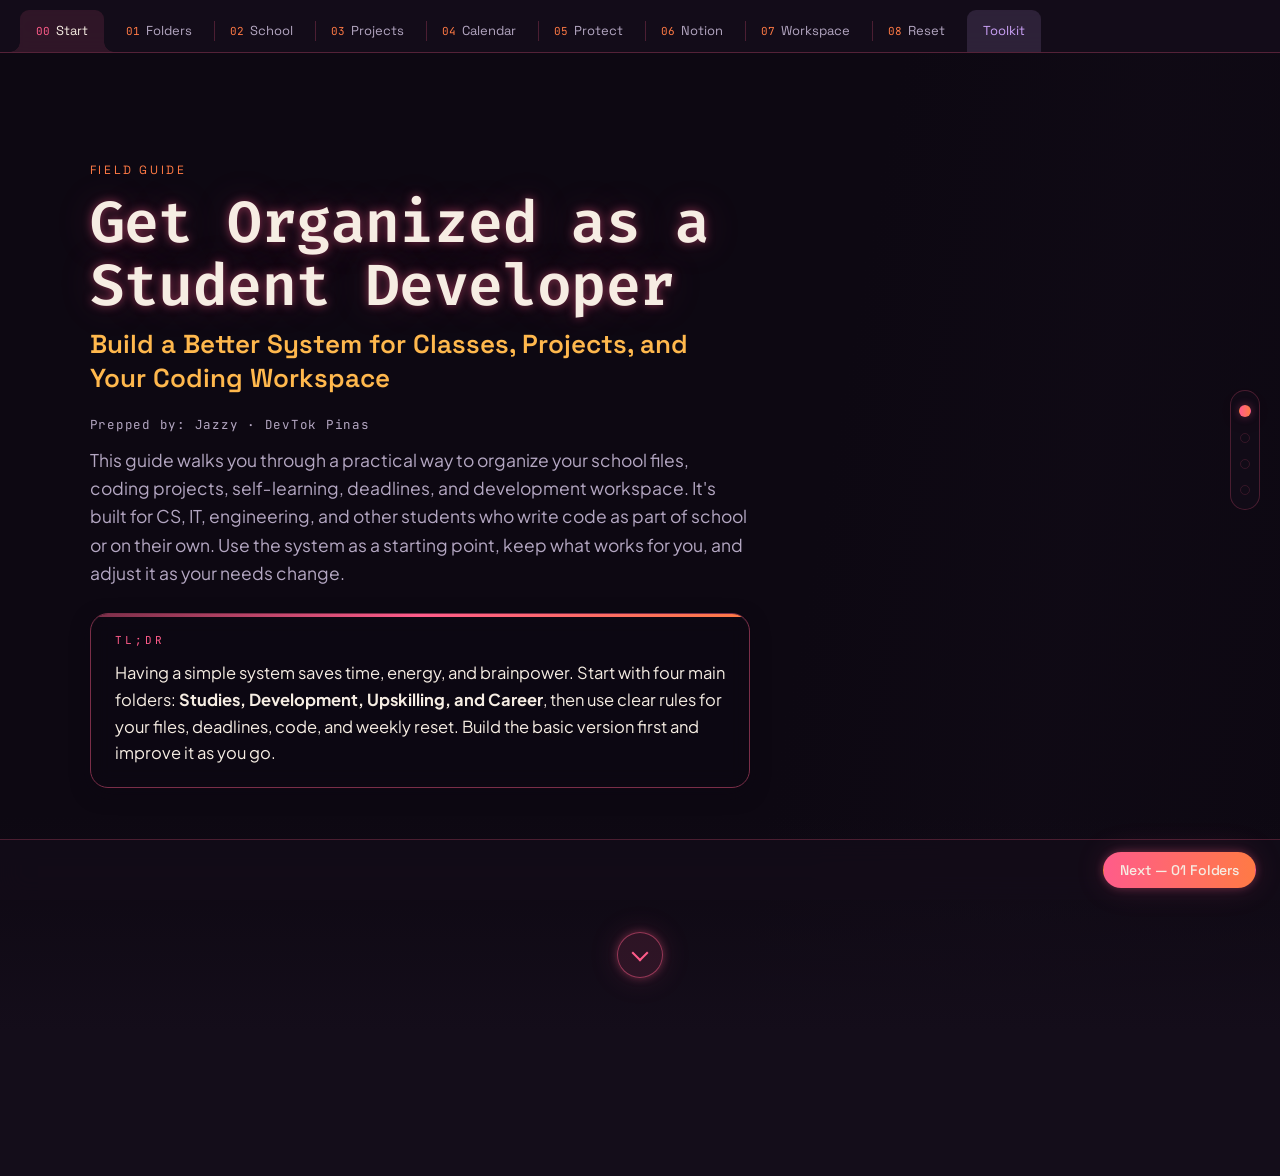
==== commit 3467a2ca: "Build section 08 and rebuild the Toolkit; move Toolkit tab, drop 09 Section 08 (the 20-minute reset)" ====
--- a/site/index.html
+++ b/site/index.html
@@ -21,7 +21,6 @@
   <a class="tab" role="tab" data-route="06-notion" href="#/06-notion"><span class="n">06</span>Notion</a>
   <a class="tab" role="tab" data-route="07-workspace" href="#/07-workspace"><span class="n">07</span>Workspace</a>
   <a class="tab" role="tab" data-route="08-reset" href="#/08-reset"><span class="n">08</span>Reset</a>
-  <a class="tab" role="tab" data-route="09-groups" href="#/09-groups"><span class="n">09</span>Groups</a>
   <a class="tab tk" role="tab" data-route="toolkit" href="#/toolkit">Toolkit</a>
 </nav>
 
@@ -122,8 +121,7 @@
 </ul>
 <div class="note"><span class="nl">NOTE</span>The main distinction is that <b>Studies holds your school documents and requirements</b>.<span class="np">If an assignment includes code, the instructions, rubric, report, or submission receipt can stay here while the working code goes in Development.</span></div>
 <div class="ftree" role="group" aria-label="The Studies folder">
-<div class="fttools"><button class="fttool" type="button" data-act="tcol">Collapse</button><span class="ftsep" aria-hidden="true">|</span><button class="fttool" type="button" data-act="texp">Expand</button></div>
-<ul class="ftkids ftroot"><li><details class="ftfolder"><summary class="ftrow"><span class="ftcaret" aria-hidden="true"></span><span class="ficon" aria-hidden="true"></span><span class="fname">Studies</span></summary><ul class="ftkids"><li><details class="ftfolder"><summary class="ftrow"><span class="ftcaret" aria-hidden="true"></span><span class="ficon" aria-hidden="true"></span><span class="fname">BS Computer Science</span></summary><ul class="ftkids"><li><details class="ftfolder"><summary class="ftrow"><span class="ftcaret" aria-hidden="true"></span><span class="ficon" aria-hidden="true"></span><span class="fname">Courses</span></summary><ul class="ftkids"><li><details class="ftfolder"><summary class="ftrow"><span class="ftcaret" aria-hidden="true"></span><span class="ficon" aria-hidden="true"></span><span class="fname">Y1T1</span></summary><ul class="ftkids"><li class="ftleaf"><span class="ftcaret" aria-hidden="true"></span><span class="ficon" aria-hidden="true"></span><span class="fname">CC 100 - Introduction to Computing</span></li><li class="ftleaf"><span class="ftcaret" aria-hidden="true"></span><span class="ficon" aria-hidden="true"></span><span class="fname">CC 101 - Computer Programming</span></li><li class="ftleaf"><span class="ftcaret" aria-hidden="true"></span><span class="ficon" aria-hidden="true"></span><span class="fname">GEd 101 - Understanding the Self</span></li><li class="ftleaf"><span class="ftcaret" aria-hidden="true"></span><span class="ficon" aria-hidden="true"></span><span class="fname">GEd 102 - Mathematics in the Modern World</span></li><li class="ftleaf"><span class="ftcaret" aria-hidden="true"></span><span class="ficon" aria-hidden="true"></span><span class="fname">GEd 105 - Readings in Philippine History</span></li><li class="ftleaf"><span class="ftcaret" aria-hidden="true"></span><span class="ficon" aria-hidden="true"></span><span class="fname">MATH 101 - Differential Calculus</span></li><li class="ftleaf"><span class="ftcaret" aria-hidden="true"></span><span class="ficon" aria-hidden="true"></span><span class="fname">NSTP 111 - National Service Training Program 1</span></li><li class="ftleaf"><span class="ftcaret" aria-hidden="true"></span><span class="ficon" aria-hidden="true"></span><span class="fname">PATHFit 1 - Movement Competency Training</span></li></ul></details></li><li class="ftleaf"><span class="ftcaret" aria-hidden="true"></span><span class="ficon" aria-hidden="true"></span><span class="fname">Y1T2</span></li><li class="ftleaf"><span class="ftcaret" aria-hidden="true"></span><span class="ficon" aria-hidden="true"></span><span class="fname">Y2T1</span></li><li class="ftleaf"><span class="ftcaret" aria-hidden="true"></span><span class="ficon" aria-hidden="true"></span><span class="fname">Y2T2</span></li></ul></details></li><li class="ftleaf"><span class="ftcaret" aria-hidden="true"></span><span class="ficon" aria-hidden="true"></span><span class="fname">Curriculum</span></li><li class="ftleaf"><span class="ftcaret" aria-hidden="true"></span><span class="ficon" aria-hidden="true"></span><span class="fname">Grade Slips</span></li><li class="ftleaf"><span class="ftcaret" aria-hidden="true"></span><span class="ficon" aria-hidden="true"></span><span class="fname">Graduation Requirements</span></li><li class="ftleaf"><span class="ftcaret" aria-hidden="true"></span><span class="ficon" aria-hidden="true"></span><span class="fname">Organizations</span></li></ul></details></li></ul></details></li></ul>
+<div class="fttools"><button class="fttool" type="button" data-act="tcol">Collapse</button><span class="ftsep" aria-hidden="true">|</span><button class="fttool" type="button" data-act="texp">Expand</button></div><ul class="ftkids ftroot"><li><details class="ftfolder"><summary class="ftrow"><span class="ftcaret" aria-hidden="true"></span><span class="ficon" aria-hidden="true"></span><span class="fname">Studies</span></summary><ul class="ftkids"><li><details class="ftfolder"><summary class="ftrow"><span class="ftcaret" aria-hidden="true"></span><span class="ficon" aria-hidden="true"></span><span class="fname">BS Computer Science</span></summary><ul class="ftkids"><li><details class="ftfolder"><summary class="ftrow"><span class="ftcaret" aria-hidden="true"></span><span class="ficon" aria-hidden="true"></span><span class="fname">Courses</span></summary><ul class="ftkids"><li><details class="ftfolder"><summary class="ftrow"><span class="ftcaret" aria-hidden="true"></span><span class="ficon" aria-hidden="true"></span><span class="fname">Y1T1</span></summary><ul class="ftkids"><li class="ftleaf"><span class="ftcaret" aria-hidden="true"></span><span class="ficon" aria-hidden="true"></span><span class="fname">CC 100 - Introduction to Computing</span></li><li class="ftleaf"><span class="ftcaret" aria-hidden="true"></span><span class="ficon" aria-hidden="true"></span><span class="fname">CC 101 - Computer Programming</span></li><li class="ftleaf"><span class="ftcaret" aria-hidden="true"></span><span class="ficon" aria-hidden="true"></span><span class="fname">GEd 101 - Understanding the Self</span></li><li class="ftleaf"><span class="ftcaret" aria-hidden="true"></span><span class="ficon" aria-hidden="true"></span><span class="fname">GEd 102 - Mathematics in the Modern World</span></li><li class="ftleaf"><span class="ftcaret" aria-hidden="true"></span><span class="ficon" aria-hidden="true"></span><span class="fname">GEd 105 - Readings in Philippine History</span></li><li class="ftleaf"><span class="ftcaret" aria-hidden="true"></span><span class="ficon" aria-hidden="true"></span><span class="fname">MATH 101 - Differential Calculus</span></li><li class="ftleaf"><span class="ftcaret" aria-hidden="true"></span><span class="ficon" aria-hidden="true"></span><span class="fname">NSTP 111 - National Service Training Program 1</span></li><li class="ftleaf"><span class="ftcaret" aria-hidden="true"></span><span class="ficon" aria-hidden="true"></span><span class="fname">PATHFit 1 - Movement Competency Training</span></li></ul></details></li><li class="ftleaf"><span class="ftcaret" aria-hidden="true"></span><span class="ficon" aria-hidden="true"></span><span class="fname">Y1T2</span></li><li class="ftleaf"><span class="ftcaret" aria-hidden="true"></span><span class="ficon" aria-hidden="true"></span><span class="fname">Y2T1</span></li><li class="ftleaf"><span class="ftcaret" aria-hidden="true"></span><span class="ficon" aria-hidden="true"></span><span class="fname">Y2T2</span></li></ul></details></li><li class="ftleaf"><span class="ftcaret" aria-hidden="true"></span><span class="ficon" aria-hidden="true"></span><span class="fname">Curriculum</span></li><li class="ftleaf"><span class="ftcaret" aria-hidden="true"></span><span class="ficon" aria-hidden="true"></span><span class="fname">Grade Slips</span></li><li class="ftleaf"><span class="ftcaret" aria-hidden="true"></span><span class="ficon" aria-hidden="true"></span><span class="fname">Graduation Requirements</span></li><li class="ftleaf"><span class="ftcaret" aria-hidden="true"></span><span class="ficon" aria-hidden="true"></span><span class="fname">Organizations</span></li></ul></details></li></ul></details></li></ul>
 </div>
 </div>
 <div class="fpanel" data-st="c1" data-on="dev" data-mode="eq">
@@ -132,8 +130,7 @@
 <div class="note"><span class="nl">NOTE</span>A simple rule you can use:<span class="np"><b>If you're actively writing code in it, keep the working project under Development.</b></span><span class="np">Keeping your code in one main location also gives you one place to look when opening projects in your editor or terminal.</span></div>
 <p><span class="wa-badge wa-badge--rose">HOW I DO IT</span> </p>
 <div class="ftree" role="group" aria-label="The Development folder">
-<div class="fttools"><button class="fttool" type="button" data-act="tcol">Collapse</button><span class="ftsep" aria-hidden="true">|</span><button class="fttool" type="button" data-act="texp">Expand</button></div>
-<ul class="ftkids ftroot"><li><details class="ftfolder"><summary class="ftrow"><span class="ftcaret" aria-hidden="true"></span><span class="ficon" aria-hidden="true"></span><span class="fname">Development</span></summary><ul class="ftkids"><li><details class="ftfolder"><summary class="ftrow"><span class="ftcaret" aria-hidden="true"></span><span class="ficon" aria-hidden="true"></span><span class="fname">school</span></summary><ul class="ftkids"><li class="ftleaf"><span class="ftcaret" aria-hidden="true"></span><span class="ficon" aria-hidden="true"></span><span class="fname">Y2T1</span></li><li class="ftleaf"><span class="ftcaret" aria-hidden="true"></span><span class="ficon" aria-hidden="true"></span><span class="fname">Y2T2</span></li></ul></details></li><li class="ftleaf"><span class="ftcaret" aria-hidden="true"></span><span class="ficon" aria-hidden="true"></span><span class="fname">learning</span></li><li class="ftleaf"><span class="ftcaret" aria-hidden="true"></span><span class="ficon" aria-hidden="true"></span><span class="fname">personal</span></li><li class="ftleaf"><span class="ftcaret" aria-hidden="true"></span><span class="ficon" aria-hidden="true"></span><span class="fname">hackathons</span></li><li class="ftleaf"><span class="ftcaret" aria-hidden="true"></span><span class="ficon" aria-hidden="true"></span><span class="fname">experiments</span></li><li class="ftleaf"><span class="ftcaret" aria-hidden="true"></span><span class="ficon" aria-hidden="true"></span><span class="fname">archive</span></li></ul></details></li></ul>
+<div class="fttools"><button class="fttool" type="button" data-act="tcol">Collapse</button><span class="ftsep" aria-hidden="true">|</span><button class="fttool" type="button" data-act="texp">Expand</button></div><ul class="ftkids ftroot"><li><details class="ftfolder"><summary class="ftrow"><span class="ftcaret" aria-hidden="true"></span><span class="ficon" aria-hidden="true"></span><span class="fname">Development</span></summary><ul class="ftkids"><li><details class="ftfolder"><summary class="ftrow"><span class="ftcaret" aria-hidden="true"></span><span class="ficon" aria-hidden="true"></span><span class="fname">school</span></summary><ul class="ftkids"><li class="ftleaf"><span class="ftcaret" aria-hidden="true"></span><span class="ficon" aria-hidden="true"></span><span class="fname">Y2T1</span></li><li class="ftleaf"><span class="ftcaret" aria-hidden="true"></span><span class="ficon" aria-hidden="true"></span><span class="fname">Y2T2</span></li></ul></details></li><li class="ftleaf"><span class="ftcaret" aria-hidden="true"></span><span class="ficon" aria-hidden="true"></span><span class="fname">learning</span></li><li class="ftleaf"><span class="ftcaret" aria-hidden="true"></span><span class="ficon" aria-hidden="true"></span><span class="fname">personal</span></li><li class="ftleaf"><span class="ftcaret" aria-hidden="true"></span><span class="ficon" aria-hidden="true"></span><span class="fname">hackathons</span></li><li class="ftleaf"><span class="ftcaret" aria-hidden="true"></span><span class="ficon" aria-hidden="true"></span><span class="fname">experiments</span></li><li class="ftleaf"><span class="ftcaret" aria-hidden="true"></span><span class="ficon" aria-hidden="true"></span><span class="fname">archive</span></li></ul></details></li></ul>
 </div>
 <ul class="wa-list wa-list--ul">
 <li><span class="mono fdir">school/</span> — programming assignments and school projects, grouped by term</li>
@@ -163,15 +160,13 @@
 <div class="fpanel" data-st="c3" data-on="topic" data-mode="eq" style="margin:0">
 <p style="font-size:14.5px" class="mut">This works well if you usually remember <b>what you were learning first</b>, then where you learned it.</p>
 <div class="ftree" role="group" aria-label="Upskilling organized by topic">
-<div class="fttools"><button class="fttool" type="button" data-act="tcol">Collapse</button><span class="ftsep" aria-hidden="true">|</span><button class="fttool" type="button" data-act="texp">Expand</button></div>
-<ul class="ftkids ftroot"><li><details class="ftfolder"><summary class="ftrow"><span class="ftcaret" aria-hidden="true"></span><span class="ficon" aria-hidden="true"></span><span class="fname">Upskilling</span></summary><ul class="ftkids"><li><details class="ftfolder"><summary class="ftrow"><span class="ftcaret" aria-hidden="true"></span><span class="ficon" aria-hidden="true"></span><span class="fname">web‑development</span></summary><ul class="ftkids"><li class="ftleaf"><span class="ftcaret" aria-hidden="true"></span><span class="ficon" aria-hidden="true"></span><span class="fname">freecodecamp</span></li><li class="ftleaf"><span class="ftcaret" aria-hidden="true"></span><span class="ficon" aria-hidden="true"></span><span class="fname">coursera</span></li><li class="ftleaf"><span class="ftcaret" aria-hidden="true"></span><span class="ficon" aria-hidden="true"></span><span class="fname">youtube</span></li></ul></details></li><li><details class="ftfolder"><summary class="ftrow"><span class="ftcaret" aria-hidden="true"></span><span class="ficon" aria-hidden="true"></span><span class="fname">cloud</span></summary><ul class="ftkids"><li class="ftleaf"><span class="ftcaret" aria-hidden="true"></span><span class="ficon" aria-hidden="true"></span><span class="fname">aws</span></li><li class="ftleaf"><span class="ftcaret" aria-hidden="true"></span><span class="ficon" aria-hidden="true"></span><span class="fname">coursera</span></li></ul></details></li><li><details class="ftfolder"><summary class="ftrow"><span class="ftcaret" aria-hidden="true"></span><span class="ficon" aria-hidden="true"></span><span class="fname">ai‑and‑data</span></summary><ul class="ftkids"><li class="ftleaf"><span class="ftcaret" aria-hidden="true"></span><span class="ficon" aria-hidden="true"></span><span class="fname">deeplearning‑ai</span></li><li class="ftleaf"><span class="ftcaret" aria-hidden="true"></span><span class="ficon" aria-hidden="true"></span><span class="fname">youtube</span></li></ul></details></li><li class="ftleaf"><span class="ftcaret" aria-hidden="true"></span><span class="ficon" aria-hidden="true"></span><span class="fname">design</span></li><li class="ftleaf"><span class="ftcaret" aria-hidden="true"></span><span class="ficon" aria-hidden="true"></span><span class="fname">certificates</span></li></ul></details></li></ul>
+<div class="fttools"><button class="fttool" type="button" data-act="tcol">Collapse</button><span class="ftsep" aria-hidden="true">|</span><button class="fttool" type="button" data-act="texp">Expand</button></div><ul class="ftkids ftroot"><li><details class="ftfolder"><summary class="ftrow"><span class="ftcaret" aria-hidden="true"></span><span class="ficon" aria-hidden="true"></span><span class="fname">Upskilling</span></summary><ul class="ftkids"><li><details class="ftfolder"><summary class="ftrow"><span class="ftcaret" aria-hidden="true"></span><span class="ficon" aria-hidden="true"></span><span class="fname">web‑development</span></summary><ul class="ftkids"><li class="ftleaf"><span class="ftcaret" aria-hidden="true"></span><span class="ficon" aria-hidden="true"></span><span class="fname">freecodecamp</span></li><li class="ftleaf"><span class="ftcaret" aria-hidden="true"></span><span class="ficon" aria-hidden="true"></span><span class="fname">coursera</span></li><li class="ftleaf"><span class="ftcaret" aria-hidden="true"></span><span class="ficon" aria-hidden="true"></span><span class="fname">youtube</span></li></ul></details></li><li><details class="ftfolder"><summary class="ftrow"><span class="ftcaret" aria-hidden="true"></span><span class="ficon" aria-hidden="true"></span><span class="fname">cloud</span></summary><ul class="ftkids"><li class="ftleaf"><span class="ftcaret" aria-hidden="true"></span><span class="ficon" aria-hidden="true"></span><span class="fname">aws</span></li><li class="ftleaf"><span class="ftcaret" aria-hidden="true"></span><span class="ficon" aria-hidden="true"></span><span class="fname">coursera</span></li></ul></details></li><li><details class="ftfolder"><summary class="ftrow"><span class="ftcaret" aria-hidden="true"></span><span class="ficon" aria-hidden="true"></span><span class="fname">ai‑and‑data</span></summary><ul class="ftkids"><li class="ftleaf"><span class="ftcaret" aria-hidden="true"></span><span class="ficon" aria-hidden="true"></span><span class="fname">deeplearning‑ai</span></li><li class="ftleaf"><span class="ftcaret" aria-hidden="true"></span><span class="ficon" aria-hidden="true"></span><span class="fname">youtube</span></li></ul></details></li><li class="ftleaf"><span class="ftcaret" aria-hidden="true"></span><span class="ficon" aria-hidden="true"></span><span class="fname">design</span></li><li class="ftleaf"><span class="ftcaret" aria-hidden="true"></span><span class="ficon" aria-hidden="true"></span><span class="fname">certificates</span></li></ul></details></li></ul>
 </div>
 </div>
 <div class="fpanel" data-st="c3" data-on="plat" data-mode="eq" style="margin:0">
 <p style="font-size:14.5px" class="mut">This works if you usually remember <b>the platform you learned on first</b> — the topics then sit inside each one.</p>
 <div class="ftree" role="group" aria-label="Upskilling organized by platform">
-<div class="fttools"><button class="fttool" type="button" data-act="tcol">Collapse</button><span class="ftsep" aria-hidden="true">|</span><button class="fttool" type="button" data-act="texp">Expand</button></div>
-<ul class="ftkids ftroot"><li><details class="ftfolder"><summary class="ftrow"><span class="ftcaret" aria-hidden="true"></span><span class="ficon" aria-hidden="true"></span><span class="fname">Upskilling</span></summary><ul class="ftkids"><li><details class="ftfolder"><summary class="ftrow"><span class="ftcaret" aria-hidden="true"></span><span class="ficon" aria-hidden="true"></span><span class="fname">coursera</span></summary><ul class="ftkids"><li class="ftleaf"><span class="ftcaret" aria-hidden="true"></span><span class="ficon" aria-hidden="true"></span><span class="fname">web‑development</span></li><li class="ftleaf"><span class="ftcaret" aria-hidden="true"></span><span class="ficon" aria-hidden="true"></span><span class="fname">ai‑and‑data</span></li></ul></details></li><li class="ftleaf"><span class="ftcaret" aria-hidden="true"></span><span class="ficon" aria-hidden="true"></span><span class="fname">udemy</span></li><li class="ftleaf"><span class="ftcaret" aria-hidden="true"></span><span class="ficon" aria-hidden="true"></span><span class="fname">youtube</span></li><li class="ftleaf"><span class="ftcaret" aria-hidden="true"></span><span class="ficon" aria-hidden="true"></span><span class="fname">freecodecamp</span></li><li class="ftleaf"><span class="ftcaret" aria-hidden="true"></span><span class="ficon" aria-hidden="true"></span><span class="fname">certificates</span></li></ul></details></li></ul>
+<div class="fttools"><button class="fttool" type="button" data-act="tcol">Collapse</button><span class="ftsep" aria-hidden="true">|</span><button class="fttool" type="button" data-act="texp">Expand</button></div><ul class="ftkids ftroot"><li><details class="ftfolder"><summary class="ftrow"><span class="ftcaret" aria-hidden="true"></span><span class="ficon" aria-hidden="true"></span><span class="fname">Upskilling</span></summary><ul class="ftkids"><li><details class="ftfolder"><summary class="ftrow"><span class="ftcaret" aria-hidden="true"></span><span class="ficon" aria-hidden="true"></span><span class="fname">coursera</span></summary><ul class="ftkids"><li class="ftleaf"><span class="ftcaret" aria-hidden="true"></span><span class="ficon" aria-hidden="true"></span><span class="fname">web‑development</span></li><li class="ftleaf"><span class="ftcaret" aria-hidden="true"></span><span class="ficon" aria-hidden="true"></span><span class="fname">ai‑and‑data</span></li></ul></details></li><li class="ftleaf"><span class="ftcaret" aria-hidden="true"></span><span class="ficon" aria-hidden="true"></span><span class="fname">udemy</span></li><li class="ftleaf"><span class="ftcaret" aria-hidden="true"></span><span class="ficon" aria-hidden="true"></span><span class="fname">youtube</span></li><li class="ftleaf"><span class="ftcaret" aria-hidden="true"></span><span class="ficon" aria-hidden="true"></span><span class="fname">freecodecamp</span></li><li class="ftleaf"><span class="ftcaret" aria-hidden="true"></span><span class="ficon" aria-hidden="true"></span><span class="fname">certificates</span></li></ul></details></li></ul>
 </div>
 </div>
 <div class="note"><span class="nl">NOTE</span>Pick a structure that feels natural to you and stay reasonably consistent.<span class="np">There isn't one correct setup. The goal is to make your learning materials easy to find later.</span></div>
@@ -180,8 +175,7 @@
 <h3 class="h3">Career</h3>
 <p>Documents and material you'll need for internships, jobs, and other professional opportunities.</p>
 <div class="ftree" role="group" aria-label="The Career folder">
-<div class="fttools"><button class="fttool" type="button" data-act="tcol">Collapse</button><span class="ftsep" aria-hidden="true">|</span><button class="fttool" type="button" data-act="texp">Expand</button></div>
-<ul class="ftkids ftroot"><li><details class="ftfolder"><summary class="ftrow"><span class="ftcaret" aria-hidden="true"></span><span class="ficon" aria-hidden="true"></span><span class="fname">Career</span></summary><ul class="ftkids"><li class="ftleaf"><span class="ftcaret" aria-hidden="true"></span><span class="ficon" aria-hidden="true"></span><span class="fname">resume</span></li><li class="ftleaf"><span class="ftcaret" aria-hidden="true"></span><span class="ficon" aria-hidden="true"></span><span class="fname">certificates</span></li><li class="ftleaf"><span class="ftcaret" aria-hidden="true"></span><span class="ficon" aria-hidden="true"></span><span class="fname">portfolio</span></li><li><details class="ftfolder"><summary class="ftrow"><span class="ftcaret" aria-hidden="true"></span><span class="ficon" aria-hidden="true"></span><span class="fname">applications</span></summary><ul class="ftkids"><li><details class="ftfolder"><summary class="ftrow"><span class="ftcaret" aria-hidden="true"></span><span class="ficon" aria-hidden="true"></span><span class="fname">accenture</span></summary><ul class="ftkids"><li class="ftleaf"><span class="ftcaret" aria-hidden="true"></span><span class="fdoc fdoc--pdf" data-ext="PDF" aria-hidden="true"></span><span class="fname">job‑posting.pdf</span></li><li class="ftleaf"><span class="ftcaret" aria-hidden="true"></span><span class="fdoc fdoc--pdf" data-ext="PDF" aria-hidden="true"></span><span class="fname">resume.pdf</span></li><li class="ftleaf"><span class="ftcaret" aria-hidden="true"></span><span class="fdoc fdoc--pdf" data-ext="PDF" aria-hidden="true"></span><span class="fname">cover‑letter.pdf</span></li><li class="ftleaf"><span class="ftcaret" aria-hidden="true"></span><span class="fdoc fdoc--md" data-ext="MD" aria-hidden="true"></span><span class="fname">notes.md</span></li></ul></details></li><li><details class="ftfolder"><summary class="ftrow"><span class="ftcaret" aria-hidden="true"></span><span class="ficon" aria-hidden="true"></span><span class="fname">ibm</span></summary><ul class="ftkids"><li class="ftleaf"><span class="ftcaret" aria-hidden="true"></span><span class="fdoc fdoc--pdf" data-ext="PDF" aria-hidden="true"></span><span class="fname">job‑posting.pdf</span></li><li class="ftleaf"><span class="ftcaret" aria-hidden="true"></span><span class="fdoc fdoc--pdf" data-ext="PDF" aria-hidden="true"></span><span class="fname">resume.pdf</span></li><li class="ftleaf"><span class="ftcaret" aria-hidden="true"></span><span class="fdoc fdoc--md" data-ext="MD" aria-hidden="true"></span><span class="fname">notes.md</span></li></ul></details></li><li><details class="ftfolder"><summary class="ftrow"><span class="ftcaret" aria-hidden="true"></span><span class="ficon" aria-hidden="true"></span><span class="fname">canva</span></summary><ul class="ftkids"><li class="ftleaf"><span class="ftcaret" aria-hidden="true"></span><span class="fdoc fdoc--pdf" data-ext="PDF" aria-hidden="true"></span><span class="fname">job‑posting.pdf</span></li><li class="ftleaf"><span class="ftcaret" aria-hidden="true"></span><span class="fdoc fdoc--pdf" data-ext="PDF" aria-hidden="true"></span><span class="fname">resume.pdf</span></li><li class="ftleaf"><span class="ftcaret" aria-hidden="true"></span><span class="fdoc fdoc--pdf" data-ext="PDF" aria-hidden="true"></span><span class="fname">cover‑letter.pdf</span></li><li class="ftleaf"><span class="ftcaret" aria-hidden="true"></span><span class="fdoc fdoc--md" data-ext="MD" aria-hidden="true"></span><span class="fname">notes.md</span></li></ul></details></li></ul></details></li><li class="ftleaf"><span class="ftcaret" aria-hidden="true"></span><span class="ficon" aria-hidden="true"></span><span class="fname">interview‑prep</span></li></ul></details></li></ul>
+<div class="fttools"><button class="fttool" type="button" data-act="tcol">Collapse</button><span class="ftsep" aria-hidden="true">|</span><button class="fttool" type="button" data-act="texp">Expand</button></div><ul class="ftkids ftroot"><li><details class="ftfolder"><summary class="ftrow"><span class="ftcaret" aria-hidden="true"></span><span class="ficon" aria-hidden="true"></span><span class="fname">Career</span></summary><ul class="ftkids"><li class="ftleaf"><span class="ftcaret" aria-hidden="true"></span><span class="ficon" aria-hidden="true"></span><span class="fname">resume</span></li><li class="ftleaf"><span class="ftcaret" aria-hidden="true"></span><span class="ficon" aria-hidden="true"></span><span class="fname">certificates</span></li><li class="ftleaf"><span class="ftcaret" aria-hidden="true"></span><span class="ficon" aria-hidden="true"></span><span class="fname">portfolio</span></li><li><details class="ftfolder"><summary class="ftrow"><span class="ftcaret" aria-hidden="true"></span><span class="ficon" aria-hidden="true"></span><span class="fname">applications</span></summary><ul class="ftkids"><li><details class="ftfolder"><summary class="ftrow"><span class="ftcaret" aria-hidden="true"></span><span class="ficon" aria-hidden="true"></span><span class="fname">accenture</span></summary><ul class="ftkids"><li class="ftleaf"><span class="ftcaret" aria-hidden="true"></span><span class="fdoc fdoc--pdf" data-ext="PDF" aria-hidden="true"></span><span class="fname">job‑posting.pdf</span></li><li class="ftleaf"><span class="ftcaret" aria-hidden="true"></span><span class="fdoc fdoc--pdf" data-ext="PDF" aria-hidden="true"></span><span class="fname">resume.pdf</span></li><li class="ftleaf"><span class="ftcaret" aria-hidden="true"></span><span class="fdoc fdoc--pdf" data-ext="PDF" aria-hidden="true"></span><span class="fname">cover‑letter.pdf</span></li><li class="ftleaf"><span class="ftcaret" aria-hidden="true"></span><span class="fdoc fdoc--md" data-ext="MD" aria-hidden="true"></span><span class="fname">notes.md</span></li></ul></details></li><li><details class="ftfolder"><summary class="ftrow"><span class="ftcaret" aria-hidden="true"></span><span class="ficon" aria-hidden="true"></span><span class="fname">ibm</span></summary><ul class="ftkids"><li class="ftleaf"><span class="ftcaret" aria-hidden="true"></span><span class="fdoc fdoc--pdf" data-ext="PDF" aria-hidden="true"></span><span class="fname">job‑posting.pdf</span></li><li class="ftleaf"><span class="ftcaret" aria-hidden="true"></span><span class="fdoc fdoc--pdf" data-ext="PDF" aria-hidden="true"></span><span class="fname">resume.pdf</span></li><li class="ftleaf"><span class="ftcaret" aria-hidden="true"></span><span class="fdoc fdoc--md" data-ext="MD" aria-hidden="true"></span><span class="fname">notes.md</span></li></ul></details></li><li><details class="ftfolder"><summary class="ftrow"><span class="ftcaret" aria-hidden="true"></span><span class="ficon" aria-hidden="true"></span><span class="fname">canva</span></summary><ul class="ftkids"><li class="ftleaf"><span class="ftcaret" aria-hidden="true"></span><span class="fdoc fdoc--pdf" data-ext="PDF" aria-hidden="true"></span><span class="fname">job‑posting.pdf</span></li><li class="ftleaf"><span class="ftcaret" aria-hidden="true"></span><span class="fdoc fdoc--pdf" data-ext="PDF" aria-hidden="true"></span><span class="fname">resume.pdf</span></li><li class="ftleaf"><span class="ftcaret" aria-hidden="true"></span><span class="fdoc fdoc--pdf" data-ext="PDF" aria-hidden="true"></span><span class="fname">cover‑letter.pdf</span></li><li class="ftleaf"><span class="ftcaret" aria-hidden="true"></span><span class="fdoc fdoc--md" data-ext="MD" aria-hidden="true"></span><span class="fname">notes.md</span></li></ul></details></li></ul></details></li><li class="ftleaf"><span class="ftcaret" aria-hidden="true"></span><span class="ficon" aria-hidden="true"></span><span class="fname">interview‑prep</span></li></ul></details></li></ul>
 </div>
 <ul class="wa-list wa-list--ul">
 <li><span class="mono fdir">resume/</span> — your master resume and reusable resume versions</li>
@@ -288,8 +282,7 @@
 </div></div><div class="band"><div class="in"><h2 class="h2">The structure</h2>
 <p><span class="wa-badge wa-badge--amber">RECOMMENDED</span> A simple structure is <b>Program → Term → Subject</b>.</p>
 <div class="ftree" role="group" aria-label="A term's school folder structure">
-<div class="fttools"><button class="fttool" type="button" data-act="tcol">Collapse</button><span class="ftsep" aria-hidden="true">|</span><button class="fttool" type="button" data-act="texp">Expand</button></div>
-<ul class="ftkids ftroot"><li><details class="ftfolder"><summary class="ftrow"><span class="ftcaret" aria-hidden="true"></span><span class="ficon" aria-hidden="true"></span><span class="fname">Studies</span></summary><ul class="ftkids"><li><details class="ftfolder"><summary class="ftrow"><span class="ftcaret" aria-hidden="true"></span><span class="ficon" aria-hidden="true"></span><span class="fname">BS Computer Science</span></summary><ul class="ftkids"><li><details class="ftfolder"><summary class="ftrow"><span class="ftcaret" aria-hidden="true"></span><span class="ficon" aria-hidden="true"></span><span class="fname">Courses</span></summary><ul class="ftkids"><li class="ftleaf"><span class="ftcaret" aria-hidden="true"></span><span class="ficon" aria-hidden="true"></span><span class="fname">Y1T1</span></li><li class="ftleaf"><span class="ftcaret" aria-hidden="true"></span><span class="ficon" aria-hidden="true"></span><span class="fname">Y1T2</span></li><li><details class="ftfolder"><summary class="ftrow"><span class="ftcaret" aria-hidden="true"></span><span class="ficon" aria-hidden="true"></span><span class="fname">Y2T1</span></summary><ul class="ftkids"><li><details class="ftfolder"><summary class="ftrow"><span class="ftcaret" aria-hidden="true"></span><span class="ficon" aria-hidden="true"></span><span class="fname">Algorithms and Complexity</span></summary><ul class="ftkids"><li class="ftleaf"><span class="ftcaret" aria-hidden="true"></span><span class="ficon" aria-hidden="true"></span><span class="fname">lectures</span></li><li class="ftleaf"><span class="ftcaret" aria-hidden="true"></span><span class="ficon" aria-hidden="true"></span><span class="fname">assignments</span></li><li class="ftleaf"><span class="ftcaret" aria-hidden="true"></span><span class="ficon" aria-hidden="true"></span><span class="fname">exams</span></li></ul></details></li><li><details class="ftfolder"><summary class="ftrow"><span class="ftcaret" aria-hidden="true"></span><span class="ficon" aria-hidden="true"></span><span class="fname">Life and Works of Rizal</span></summary><ul class="ftkids"><li class="ftleaf"><span class="ftcaret" aria-hidden="true"></span><span class="ficon" aria-hidden="true"></span><span class="fname">lectures</span></li><li class="ftleaf"><span class="ftcaret" aria-hidden="true"></span><span class="ficon" aria-hidden="true"></span><span class="fname">assignments</span></li><li class="ftleaf"><span class="ftcaret" aria-hidden="true"></span><span class="ficon" aria-hidden="true"></span><span class="fname">exams</span></li></ul></details></li><li><details class="ftfolder"><summary class="ftrow"><span class="ftcaret" aria-hidden="true"></span><span class="ficon" aria-hidden="true"></span><span class="fname">Software Engineering</span></summary><ul class="ftkids"><li class="ftleaf"><span class="ftcaret" aria-hidden="true"></span><span class="ficon" aria-hidden="true"></span><span class="fname">lectures</span></li><li class="ftleaf"><span class="ftcaret" aria-hidden="true"></span><span class="ficon" aria-hidden="true"></span><span class="fname">assignments</span></li><li class="ftleaf"><span class="ftcaret" aria-hidden="true"></span><span class="ficon" aria-hidden="true"></span><span class="fname">exams</span></li></ul></details></li></ul></details></li></ul></details></li><li class="ftleaf"><span class="ftcaret" aria-hidden="true"></span><span class="ficon" aria-hidden="true"></span><span class="fname">Curriculum</span></li><li class="ftleaf"><span class="ftcaret" aria-hidden="true"></span><span class="ficon" aria-hidden="true"></span><span class="fname">Grade Slips</span></li><li class="ftleaf"><span class="ftcaret" aria-hidden="true"></span><span class="ficon" aria-hidden="true"></span><span class="fname">Graduation Requirements</span></li><li class="ftleaf"><span class="ftcaret" aria-hidden="true"></span><span class="ficon" aria-hidden="true"></span><span class="fname">Organizations</span></li></ul></details></li></ul></details></li></ul>
+<div class="fttools"><button class="fttool" type="button" data-act="tcol">Collapse</button><span class="ftsep" aria-hidden="true">|</span><button class="fttool" type="button" data-act="texp">Expand</button></div><ul class="ftkids ftroot"><li><details class="ftfolder"><summary class="ftrow"><span class="ftcaret" aria-hidden="true"></span><span class="ficon" aria-hidden="true"></span><span class="fname">Studies</span></summary><ul class="ftkids"><li><details class="ftfolder"><summary class="ftrow"><span class="ftcaret" aria-hidden="true"></span><span class="ficon" aria-hidden="true"></span><span class="fname">BS Computer Science</span></summary><ul class="ftkids"><li><details class="ftfolder"><summary class="ftrow"><span class="ftcaret" aria-hidden="true"></span><span class="ficon" aria-hidden="true"></span><span class="fname">Courses</span></summary><ul class="ftkids"><li class="ftleaf"><span class="ftcaret" aria-hidden="true"></span><span class="ficon" aria-hidden="true"></span><span class="fname">Y1T1</span></li><li class="ftleaf"><span class="ftcaret" aria-hidden="true"></span><span class="ficon" aria-hidden="true"></span><span class="fname">Y1T2</span></li><li><details class="ftfolder"><summary class="ftrow"><span class="ftcaret" aria-hidden="true"></span><span class="ficon" aria-hidden="true"></span><span class="fname">Y2T1</span></summary><ul class="ftkids"><li><details class="ftfolder"><summary class="ftrow"><span class="ftcaret" aria-hidden="true"></span><span class="ficon" aria-hidden="true"></span><span class="fname">Algorithms and Complexity</span></summary><ul class="ftkids"><li class="ftleaf"><span class="ftcaret" aria-hidden="true"></span><span class="ficon" aria-hidden="true"></span><span class="fname">lectures</span></li><li class="ftleaf"><span class="ftcaret" aria-hidden="true"></span><span class="ficon" aria-hidden="true"></span><span class="fname">assignments</span></li><li class="ftleaf"><span class="ftcaret" aria-hidden="true"></span><span class="ficon" aria-hidden="true"></span><span class="fname">exams</span></li></ul></details></li><li><details class="ftfolder"><summary class="ftrow"><span class="ftcaret" aria-hidden="true"></span><span class="ficon" aria-hidden="true"></span><span class="fname">Life and Works of Rizal</span></summary><ul class="ftkids"><li class="ftleaf"><span class="ftcaret" aria-hidden="true"></span><span class="ficon" aria-hidden="true"></span><span class="fname">lectures</span></li><li class="ftleaf"><span class="ftcaret" aria-hidden="true"></span><span class="ficon" aria-hidden="true"></span><span class="fname">assignments</span></li><li class="ftleaf"><span class="ftcaret" aria-hidden="true"></span><span class="ficon" aria-hidden="true"></span><span class="fname">exams</span></li></ul></details></li><li><details class="ftfolder"><summary class="ftrow"><span class="ftcaret" aria-hidden="true"></span><span class="ficon" aria-hidden="true"></span><span class="fname">Software Engineering</span></summary><ul class="ftkids"><li class="ftleaf"><span class="ftcaret" aria-hidden="true"></span><span class="ficon" aria-hidden="true"></span><span class="fname">lectures</span></li><li class="ftleaf"><span class="ftcaret" aria-hidden="true"></span><span class="ficon" aria-hidden="true"></span><span class="fname">assignments</span></li><li class="ftleaf"><span class="ftcaret" aria-hidden="true"></span><span class="ficon" aria-hidden="true"></span><span class="fname">exams</span></li></ul></details></li></ul></details></li></ul></details></li><li class="ftleaf"><span class="ftcaret" aria-hidden="true"></span><span class="ficon" aria-hidden="true"></span><span class="fname">Curriculum</span></li><li class="ftleaf"><span class="ftcaret" aria-hidden="true"></span><span class="ficon" aria-hidden="true"></span><span class="fname">Grade Slips</span></li><li class="ftleaf"><span class="ftcaret" aria-hidden="true"></span><span class="ficon" aria-hidden="true"></span><span class="fname">Graduation Requirements</span></li><li class="ftleaf"><span class="ftcaret" aria-hidden="true"></span><span class="ficon" aria-hidden="true"></span><span class="fname">Organizations</span></li></ul></details></li></ul></details></li></ul>
 </div>
 <p>This works well because school naturally runs by term.</p>
 <p>Inside each subject, keep the structure as simple as you can:</p>
@@ -357,170 +350,200 @@
 <div class="band"><div class="in">
 <div class="eyebrow"><span>03 · your coding projects</span><span class="lvl">BUILDING</span></div>
 <h1 class="h1">Your coding projects</h1>
-<p class="cover"><b>What this covers:</b> the difference between a folder, a project, an editor workspace, and a repository — plus how much structure a project actually needs.</p>
-<p class="cover"><b>Why it matters:</b> these terms get used interchangeably, which makes tutorials and instructions confusing. Once you can tell them apart, most of that confusion goes away.</p>
+<p class="cover"><b>What this section covers:</b> The difference between a folder, a project, an editor workspace, Git, and GitHub — plus how much structure different kinds of projects actually need.</p>
+<p class="cover"><b>Why it matters:</b> These terms are often used together in classes, tutorials, and developer conversations. Understanding what each one does makes it easier to know where your code lives, what you should open, how changes are tracked, and how a project eventually gets shared.</p>
 </div></div><div class="band"><div class="in"><h2 class="h2">The five layers</h2>
-<p class="mut" style="font-size:14px">One click per layer. Each layer answers one question and earns one word.</p>
+<p class="mut" style="font-size:14px">Click any layer to jump to it, or step through with <b>Next layer</b>. Each layer answers one question and earns one word.</p>
 <div class="c7grid">
 <div>
-<div class="lrow" data-st="c7" data-on="1" data-mode="gte-cur"><span class="ln">L1</span><span class="lw">Folder</span><span class="lq">where does this live?</span></div>
-<div class="lrow" data-st="c7" data-on="2" data-mode="gte-cur"><span class="ln">L2</span><span class="lw">Project</span><span class="lq">could someone else run it?</span></div>
-<div class="lrow" data-st="c7" data-on="3" data-mode="gte-cur"><span class="ln">L3</span><span class="lw">Editor</span><span class="lq">how do I open all of it?</span></div>
-<div class="lrow" data-st="c7" data-on="4" data-mode="gte-cur"><span class="ln">L4</span><span class="lw">Git</span><span class="lq">what changed?</span></div>
-<div class="lrow" data-st="c7" data-on="5" data-mode="gte-cur"><span class="ln">L5</span><span class="lw">GitHub</span><span class="lq">where does it live online?</span></div>
+<button class="lrow" type="button" data-act="set" data-k="c7" data-v="1" data-st="c7" data-on="1" data-mode="gte-cur"><span class="ln">L1</span><span class="lw">Folder</span><span class="lq">where do the files live?</span></button>
+<button class="lrow" type="button" data-act="set" data-k="c7" data-v="2" data-st="c7" data-on="2" data-mode="gte-cur"><span class="ln">L2</span><span class="lw">Project</span><span class="lq">what belongs to this work?</span></button>
+<button class="lrow" type="button" data-act="set" data-k="c7" data-v="3" data-st="c7" data-on="3" data-mode="gte-cur"><span class="ln">L3</span><span class="lw">Editor</span><span class="lq">what do I actually open?</span></button>
+<button class="lrow" type="button" data-act="set" data-k="c7" data-v="4" data-st="c7" data-on="4" data-mode="gte-cur"><span class="ln">L4</span><span class="lw">Git</span><span class="lq">how are changes tracked?</span></button>
+<button class="lrow" type="button" data-act="set" data-k="c7" data-v="5" data-st="c7" data-on="5" data-mode="gte-cur"><span class="ln">L5</span><span class="lw">GitHub</span><span class="lq">where does it live online?</span></button>
 <div class="ctl">
-<button class="wa-btn wa-btn--secondary wa-btn--sm" data-k="c7" data-min="1" data-act="bck">Back</button>
-<button class="wa-btn wa-btn--primary wa-btn--sm" data-k="c7" data-max="5" data-act="nxt">Next layer</button>
-<button class="wa-btn wa-btn--ghost wa-btn--sm" data-k="c7" data-v0="1" data-act="rst">Reset</button>
-</div>
-<p class="ctr" style="margin:0">LAYER <span data-count="c7"></span> / 05</p>
+<button class="wa-btn wa-btn--secondary wa-btn--sm" type="button" data-act="bck" data-k="c7" data-min="1">Back</button>
+<button class="wa-btn wa-btn--primary wa-btn--sm" type="button" data-act="nxt" data-k="c7" data-max="5">Next layer</button>
+<button class="wa-btn wa-btn--ghost wa-btn--sm" type="button" data-act="rst" data-k="c7" data-v0="1">Reset</button>
+</div>
+<p class="ctr" style="margin:0">LAYER <span data-count="c7"></span></p>
 </div>
 <div>
 <div class="lpanel" data-st="c7" data-on="1" data-mode="eq">
 <h3 class="h3">Layer 1 — The folder</h3>
-<p>A location on your computer where the files sit.</p>
-<ul class="wa-list wa-list--ul">
-<li>A normal folder, like any other</li>
-<li>It lives inside <span class="mono">Development/</span> — including for school work</li>
-<li>Everything below is something added <i>to</i> this folder</li>
-</ul>
-<div class="note"><span class="nl">NOTE</span>Don't put a coding project inside a synced folder like Google Drive, OneDrive, or Dropbox. Sync conflicts with the tools you'll use and can corrupt the project. On Windows, check whether Documents is syncing to OneDrive — it often is.</div>
+<div class="lask"><span class="k">It answers</span><span class="q">Where do the files live?</span></div>
+<p>A folder is simply a location on your computer.</p>
+<ul class="wa-list wa-list--ul">
+<li>It holds the files that belong together.</li>
+<li>In this system, coding folders live somewhere under <span class="mono amber">Development/</span>.</li>
+<li>Everything below — the project, editor workspace, Git, and GitHub — builds on top of that folder.</li>
+<li>Keeping coding work in one predictable location means you don't have to search Desktop, Downloads, and random directories every time.</li>
+</ul>
+<div class="panel"><pre class="tree">Development/
+└── school/
+    └── Y2T1/
+        └── algorithms-mp1/</pre></div>
+<div class="note"><span class="nl">NOTE</span>Avoid keeping active coding projects inside general synced folders such as Google Drive, OneDrive, or Dropbox. Sync services can conflict with project files and Git. On Windows, also check whether your Documents folder is automatically syncing to OneDrive.</div>
 </div>
 <div class="lpanel" data-st="c7" data-on="2" data-mode="eq">
 <h3 class="h3">Layer 2 — The project</h3>
-<p>The same folder, once it contains everything needed to run.</p>
-<ul class="wa-list wa-list--ul">
-<li><b>A README file</b> — plain text saying what this is and how to start it</li>
-<li><b>A dependency file</b> — <span class="mono">requirements.txt</span> for Python, <span class="mono">package.json</span> for JavaScript</li>
-<li><b>The code</b>, organized rather than loose</li>
-</ul>
+<div class="lask"><span class="k">It answers</span><span class="q">What files belong to this piece of work?</span></div>
+<p>A project is a folder containing everything needed to work on and run that piece of software.</p>
+<ul class="wa-list wa-list--ul">
+<li>A tiny project might contain only one file.</li>
+<li>A larger project may include source code, tests, documentation, dependencies, and configuration.</li>
+<li>The amount of structure should match what the project is for.</li>
+<li>Keeping everything for one project together makes it easier to open, run, move, share, back up, and eventually put on GitHub.</li>
+</ul>
+<div class="ftree" role="group" aria-label="A folder that has everything it needs to run">
+<ul class="ftkids ftroot"><li><details class="ftfolder" open><summary class="ftrow"><span class="ftcaret" aria-hidden="true"></span><span class="ficon" aria-hidden="true"></span><span class="fname">schedule‑tracker</span></summary><ul class="ftkids"><li class="ftleaf"><span class="ftcaret" aria-hidden="true"></span><span class="ficon" aria-hidden="true"></span><span class="fname">src</span></li><li class="ftleaf"><span class="ftcaret" aria-hidden="true"></span><span class="ficon" aria-hidden="true"></span><span class="fname">tests</span></li><li class="ftleaf"><span class="ftcaret" aria-hidden="true"></span><span class="fdoc fdoc--md" data-ext="MD" aria-hidden="true"></span><span class="fname">README.md</span></li><li class="ftleaf"><span class="ftcaret" aria-hidden="true"></span><span class="fdoc fdoc--git" data-ext="GIT" aria-hidden="true"></span><span class="fname">.gitignore</span></li><li class="ftleaf"><span class="ftcaret" aria-hidden="true"></span><span class="fdoc fdoc--env" data-ext="ENV" aria-hidden="true"></span><span class="fname">.env.example</span></li><li class="ftleaf"><span class="ftcaret" aria-hidden="true"></span><span class="fdoc fdoc--txt" data-ext="TXT" aria-hidden="true"></span><span class="fname">requirements.txt</span></li></ul></details></li></ul>
+</div>
 <p class="anchor">A project is a folder that knows how to run itself.</p>
 </div>
 <div class="lpanel" data-st="c7" data-on="3" data-mode="eq">
 <h3 class="h3">Layer 3 — Opening it in your editor</h3>
-<p>When someone says "open the project in VS Code," they mean opening the <b>folder</b>, not a file.</p>
-<ul class="wa-list wa-list--ul">
-<li><b>Open a file</b> — a text editor with one document in it</li>
-<li><b>Open a folder</b> — the full file list in the sidebar, a terminal pointed at the right location, search across the whole project</li>
-</ul>
-<div class="grid2">
-<figure class="shot" style="margin:0"><div class="vsc solo" role="img" aria-label="VS Code with a single file open and no sidebar">
-  <div class="vtop"><span>main.py</span></div>
-  <div class="vmain"><div class="vedit">1  print("hello")<br>2<br>3</div></div>
-</div><figcaption class="cap">Open File — one document.</figcaption></figure>
-<figure class="shot" style="margin:0"><div class="vsc" role="img" aria-label="VS Code with a whole project folder open, showing the file tree, editor and terminal">
-  <div class="vtop"><span>schedule‑tracker</span></div>
-  <div class="vmain">
-    <div class="vside">src/<br>README.md<br>.gitignore<br>requirements.txt</div>
-    <div class="vedit">1  import calendar<br>2<br>3  def week():</div>
-  </div>
-  <div class="vterm">$ python src/main.py</div>
-</div><figcaption class="cap">Open Folder — the whole workspace.</figcaption></figure>
-</div>
-<div class="note"><span class="nl">NOTE</span>This is the most common reason a beginner's screen doesn't match the tutorial. Use File → Open Folder.</div>
+<div class="lask"><span class="k">It answers</span><span class="q">What should I actually open in VS Code or another editor?</span></div>
+<p>When someone says <b>"open the project,"</b> they usually mean opening the <b>project folder</b>, not just one code file.</p>
+<figure class="vdemo">
+<button class="vdemo-thumb" type="button" data-act="openv" data-vsrc="assets/opening-a-folder.mp4" aria-label="Enlarge the screen recording with playback controls">
+<video class="vdemo-vid" data-src="assets/opening-a-folder.mp4" muted loop autoplay playsinline preload="metadata" aria-hidden="true" tabindex="-1"></video>
+<span class="vdemo-badge"><span class="vdemo-play" aria-hidden="true"></span>Enlarge</span>
+</button>
+<figcaption class="cap"><span class="cap-tag">Screen recording</span> — opening a folder in the editor. Click to enlarge with playback controls.</figcaption>
+</figure>
+<p class="mut" style="font-size:14px;margin:2px 0 10px">Try both — the same project, opened two ways.</p>
+<div class="chiprow">
+<button class="chip" type="button" data-act="pick" data-k="c32" data-v="file" data-st="c32" data-on="file" data-mode="eq">Open one file</button>
+<button class="chip" type="button" data-act="pick" data-k="c32" data-v="folder" data-st="c32" data-on="folder" data-mode="eq">Open the project folder</button>
+</div>
+<div class="fpanel" data-st="c32" data-on="file" data-mode="eq">
+<div class="vsc solo" role="img" aria-label="VS Code with a single file open and no sidebar">
+<div class="vtop"><span>main.py</span></div>
+<div class="vmain"><div class="vedit">1&nbsp;&nbsp;print("hello")<br>2<br>3</div></div>
+</div>
+<p class="mut" style="font-size:14px;margin:8px 0 0">One document. Your editor has limited context about the rest of the project.</p>
+</div>
+<div class="fpanel" data-st="c32" data-on="folder" data-mode="eq">
+<button class="idethumb" type="button" data-act="openimg" data-isrc="assets/warm-ide.png" data-mlabel="The project open in the editor — file tree, editor, terminal and Source Control" aria-label="Enlarge the editor screenshot">
+<img class="idethumb-img" src="assets/warm-ide.png" alt="The student-dev-organized project open in the editor: the file tree in the sidebar, router.js in the editor, the Source Control panel, and a terminal." loading="lazy" decoding="async">
+<span class="vdemo-badge"><span class="vdemo-exp" aria-hidden="true"></span>Enlarge</span>
+</button>
+<p class="mut" style="font-size:14px;margin:8px 0 0">The full file tree, project‑wide search, a terminal at the project location, and Source Control that can see the repository.</p>
+</div>
+<div class="note"><span class="nl">NOTE</span>If your screen looks completely different from the tutorial you're following, check whether you opened one file instead of the whole folder. Usually it's <b>File → Open Folder</b>.</div>
 </div>
 <div class="lpanel" data-st="c7" data-on="4" data-mode="eq">
 <h3 class="h3">Layer 4 — Git</h3>
-<p>A tool that records the history of your project as you work.</p>
-<ul class="wa-list wa-list--ul">
-<li>Each meaningful change is a <b>commit</b> — a snapshot with a short description</li>
-<li>You can return to any earlier version</li>
-<li>It replaces keeping <span class="mono">final</span>, <span class="mono">final2</span>, <span class="mono">final‑v3</span> copies</li>
-</ul>
+<div class="lask"><span class="k">It answers</span><span class="q">How do I track changes without making final‑final‑v2 copies?</span></div>
+<p>Git records the history of your project as you work.</p>
+<ul class="wa-list wa-list--ul">
+<li>A meaningful checkpoint is called a <b>commit</b>.</li>
+<li>Each commit records what changed at that point.</li>
+<li>You can review earlier versions without duplicating the entire project folder.</li>
+<li>Git works locally on your computer.</li>
+<li>It gives you a history you can understand and return to without creating duplicate project folders.</li>
+</ul>
+<p>Instead of a pile of copies:</p>
+<div class="panel"><pre class="tree">project-final/
+project-final-2/
+project-final-real/
+project-final-real-v2/</pre></div>
+<p>you keep one project and create commits.</p>
 <div class="fpanel on">
-<table class="tbl"><thead><tr><th>Instead of</th><th>Write</th></tr></thead><tbody>
-<tr><td class="mono">fix</td><td class="mono" style="color:var(--amber-glow)"><span class="hid" data-st="c11" data-on="on" data-mode="reveal">Initialize project structure</span></td></tr>
-<tr><td class="mono">fix2</td><td class="mono" style="color:var(--amber-glow)"><span class="hid" data-st="c11" data-on="on" data-mode="reveal">Add login form</span></td></tr>
-<tr><td class="mono">asdf</td><td class="mono" style="color:var(--amber-glow)"><span class="hid" data-st="c11" data-on="on" data-mode="reveal">Implement email validation</span></td></tr>
-<tr><td class="mono">final</td><td class="mono" style="color:var(--amber-glow)"><span class="hid" data-st="c11" data-on="on" data-mode="reveal">Update installation instructions</span></td></tr>
+<table class="tbl"><thead><tr><th>Instead of</th><th>Try</th></tr></thead><tbody>
+<tr><td class="mono">fix</td><td class="mono" style="color:var(--amber-glow)">Initialize project structure</td></tr>
+<tr><td class="mono">fix2</td><td class="mono" style="color:var(--amber-glow)">Add login form</td></tr>
+<tr><td class="mono">asdf</td><td class="mono" style="color:var(--amber-glow)">Implement email validation</td></tr>
+<tr><td class="mono">final</td><td class="mono" style="color:var(--amber-glow)">Update installation instructions</td></tr>
 </tbody></table>
-<div class="ctl"><button class="wa-btn wa-btn--secondary wa-btn--sm" data-k="c11" data-v="on" data-act="pick"><span data-label="c11">Reveal</span></button></div>
+</div>
+<p class="mut" style="font-size:14.5px">Commit messages don't need to sound impressive. They just need to tell you what changed.</p>
+<p>In your history, they read like this:</p>
+<div class="ghc" role="img" aria-label="A commit history where every message clearly states what changed">
+<div class="ghc-head"><span class="ghc-branch"><span class="ghc-branchi" aria-hidden="true"></span>main</span><span class="ghc-headmeta">5 commits</span></div>
+<div class="ghc-row"><span class="ghc-av" aria-hidden="true"></span><div class="ghc-main"><span class="ghc-msg">Update installation instructions</span><span class="ghc-by">celesica committed on Aug 14</span></div><span class="ghc-hash mono">c5d6e7f</span></div><div class="ghc-row"><span class="ghc-av" aria-hidden="true"></span><div class="ghc-main"><span class="ghc-msg">Fix date parsing in the weekly view</span><span class="ghc-by">celesica committed on Aug 13</span></div><span class="ghc-hash mono">1f2a3b4</span></div><div class="ghc-row"><span class="ghc-av" aria-hidden="true"></span><div class="ghc-main"><span class="ghc-msg">Implement email validation</span><span class="ghc-by">celesica committed on Aug 13</span></div><span class="ghc-hash mono">b8c9d0e</span></div><div class="ghc-row"><span class="ghc-av" aria-hidden="true"></span><div class="ghc-main"><span class="ghc-msg">Add login form</span><span class="ghc-by">celesica committed on Aug 12</span></div><span class="ghc-hash mono">4e5f6a7</span></div><div class="ghc-row"><span class="ghc-av" aria-hidden="true"></span><div class="ghc-main"><span class="ghc-msg">Initialize project structure</span><span class="ghc-by">celesica committed on Aug 12</span></div><span class="ghc-hash mono">a1b2c3d</span></div>
 </div>
 </div>
 <div class="lpanel" data-st="c7" data-on="5" data-mode="eq">
 <h3 class="h3">Layer 5 — GitHub</h3>
-<p>A website where your project's history is stored online.</p>
-<ul class="wa-list wa-list--ul">
-<li><b>Git</b> tracks changes on your computer</li>
-<li><b>GitHub</b> is where you upload that history so others can see it</li>
-<li>Uploading is <b>pushing</b>; downloading someone else's project is <b>cloning</b></li>
-</ul>
-<div class="note"><span class="nl">NOTE</span>GitHub is for code and the files around code. Not general cloud storage — your thesis PDF and lecture slides don't belong there.</div>
-<p>Five layers, five words — folder, project, workspace, repository, remote — used interchangeably by everyone. Now you can tell them apart.</p>
-</div>
-</div>
-</div>
-</div></div><div class="band"><div class="in"><h2 class="h2">How much structure a project needs</h2>
-<p>Not every project needs the full setup. Structure matches stakes.</p>
+<div class="ghlogo" aria-hidden="true"><svg viewBox="0 0 16 16" width="36" height="36" fill="currentColor"><path d="M8 0C3.58 0 0 3.58 0 8c0 3.54 2.29 6.53 5.47 7.59.4.07.55-.17.55-.38 0-.19-.01-.82-.01-1.49-2.01.37-2.53-.49-2.69-.94-.09-.23-.48-.94-.82-1.13-.28-.15-.68-.52-.01-.53.63-.01 1.08.58 1.23.82.72 1.21 1.87.87 2.33.66.07-.52.28-.87.51-1.07-1.78-.2-3.64-.89-3.64-3.95 0-.87.31-1.59.82-2.15-.08-.2-.36-1.02.08-2.12 0 0 .67-.21 2.2.82.64-.18 1.32-.27 2-.27.68 0 1.36.09 2 .27 1.53-1.04 2.2-.82 2.2-.82.44 1.1.16 1.92.08 2.12.51.56.82 1.27.82 2.15 0 3.07-1.87 3.75-3.65 3.95.29.25.54.73.54 1.48 0 1.07-.01 1.93-.01 2.2 0 .21.15.46.55.38A8.01 8.01 0 0 0 16 8c0-4.42-3.58-8-8-8Z"/></svg></div>
+<div class="lask"><span class="k">It answers</span><span class="q">Where can the Git repository live online?</span></div>
+<p>GitHub gives your Git repository a remote home.</p>
+<ul class="wa-list wa-list--ul">
+<li><b>Git</b> tracks your project history.</li>
+<li><b>GitHub</b> stores and shares that repository online.</li>
+<li><b>Pushing</b> sends your local commits to GitHub.</li>
+<li><b>Cloning</b> downloads an existing repository to your computer.</li>
+</ul>
+<p class="secgap">GitHub is useful for:</p>
+<ul class="wa-list wa-list--ul">
+<li>Keeping a remote copy of your code</li>
+<li>Sharing projects and collaborating with teammates</li>
+<li>Working across devices</li>
+<li>Showing projects to other people when you choose to</li>
+</ul>
+<div class="note"><span class="nl">NOTE</span>GitHub is for code and the files that belong with that code. Lecture PDFs, school forms, and unrelated documents still belong in your regular folders.</div>
+</div>
+</div>
+</div>
+</div></div><div class="band"><div class="in"><h2 class="h2">How much structure does a project need?</h2>
+<p>Not every coding project needs the same folder structure. <b>Match the structure to what the project is for — small things stay small.</b></p>
 <div class="chiprow">
-<button class="chip" data-st="c10" data-on="ex" data-mode="eq" data-k="c10" data-v="ex" data-act="pick">Short exercise</button>
-<button class="chip" data-st="c10" data-on="as" data-mode="eq" data-k="c10" data-v="as" data-act="pick">Course assignment</button>
-<button class="chip" data-st="c10" data-on="pf" data-mode="eq" data-k="c10" data-v="pf" data-act="pick">Portfolio project</button>
-<button class="chip" data-st="c10" data-on="tm" data-mode="eq" data-k="c10" data-v="tm" data-act="pick">Team project</button>
-</div>
-<div class="fpanel" data-st="c10" data-on="ex" data-mode="eq"><div class="panel"><pre class="tree">rename-practice.py</pre></div><p class="mut" style="font-size:14.5px">One file. It does not need folders, a README, or Git. You're allowed to have a project that's one file.</p></div>
-<div class="fpanel" data-st="c10" data-on="as" data-mode="eq"><div class="panel"><pre class="tree">algorithms-mp1/
-├── main.py
-└── README.md</pre></div><p class="mut" style="font-size:14.5px">One folder, README if there are instructions worth keeping. It does not need tests, docs, or a license.</p></div>
-<div class="fpanel" data-st="c10" data-on="pf" data-mode="eq"><div class="panel"><pre class="tree">schedule-tracker/
-├── src/
-├── tests/
-├── README.md
-├── .gitignore
-├── .env.example
-└── requirements.txt</pre></div><p class="mut" style="font-size:14.5px">Organized folders, README, .gitignore, dependency file, on GitHub. It does not need more than that.</p></div>
-<div class="fpanel" data-st="c10" data-on="tm" data-mode="eq"><div class="panel"><pre class="tree">capstone-app/
-├── src/
-├── tests/
-├── docs/
-├── README.md
-├── .gitignore
-├── .env.example
-└── package.json</pre></div><p class="mut" style="font-size:14.5px">Everything the portfolio project has, plus shared access from day one — see section 09.</p></div>
-<ul class="wa-list wa-list--ul">
-<li>Adding structure a project doesn't need makes it harder to work on</li>
-<li>Start small. Adding structure later is easier than removing it</li>
-</ul>
-</div></div><div class="band"><div class="in"><h2 class="h2">Inside a project — click around</h2>
-<p class="mut" style="font-size:14px">One example, not a universal tree. Click an item to see what it's for.</p>
-<div class="panel" data-cw="1"><button class="wa-btn wa-btn--ghost wa-btn--sm cpy" data-k="proj" data-act="copy">Copy</button>
-<div class="tree" style="white-space:normal">
-<span data-l="1" style="display:block;padding:1px 0">schedule‑tracker/</span>
-<button data-l="1" class="tline" data-st="c9" data-on="src" data-mode="eq" data-k="c9" data-v="src" data-act="pick">├── src/</button>
-<button data-l="1" class="tline" data-st="c9" data-on="tst" data-mode="eq" data-k="c9" data-v="tst" data-act="pick">├── tests/</button>
-<button data-l="1" class="tline" data-st="c9" data-on="rdm" data-mode="eq" data-k="c9" data-v="rdm" data-act="pick">├── README.md</button>
-<button data-l="1" class="tline" data-st="c9" data-on="gi" data-mode="eq" data-k="c9" data-v="gi" data-act="pick">├── .gitignore</button>
-<button data-l="1" class="tline" data-st="c9" data-on="env" data-mode="eq" data-k="c9" data-v="env" data-act="pick">├── .env.example</button>
-<button data-l="1" class="tline" data-st="c9" data-on="req" data-mode="eq" data-k="c9" data-v="req" data-act="pick">└── requirements.txt</button>
-</div></div>
-<div class="fpanel" data-st="c9" data-on="src" data-mode="eq"><div class="note"><span class="wa-badge wa-badge--ember">CONVENTION</span> <span class="nl">src/</span>Where the actual code lives, instead of loose in the root.</div></div>
-<div class="fpanel" data-st="c9" data-on="tst" data-mode="eq"><div class="note"><span class="wa-badge wa-badge--muted">OPTIONAL</span> <span class="nl">tests/</span>Code that checks your code. Add it when a class or project asks for it.</div></div>
-<div class="fpanel" data-st="c9" data-on="rdm" data-mode="eq"><div class="note"><span class="wa-badge wa-badge--ember">CONVENTION</span> <span class="nl">README.md</span>What this is and how to run it. The first thing anyone reads.</div></div>
-<div class="fpanel" data-st="c9" data-on="gi" data-mode="eq"><div class="note"><span class="wa-badge wa-badge--ember">CONVENTION</span> <span class="nl">.gitignore</span>The list of files Git should not track — generated folders, and your .env.</div></div>
-<div class="fpanel" data-st="c9" data-on="env" data-mode="eq"><div class="note"><span class="wa-badge wa-badge--muted">OPTIONAL</span> <span class="nl">.env.example</span>A blanked‑out copy of .env so teammates know what keys they need.</div></div>
-<div class="fpanel" data-st="c9" data-on="req" data-mode="eq"><div class="note"><span class="wa-badge wa-badge--ember">CONVENTION</span> <span class="nl">requirements.txt</span>The dependency file — what must be installed for this to run.</div></div>
+<button class="chip" type="button" data-act="pick" data-k="c10" data-v="ex" data-st="c10" data-on="ex" data-mode="eq">Short exercise</button>
+<button class="chip" type="button" data-act="pick" data-k="c10" data-v="as" data-st="c10" data-on="as" data-mode="eq">Course assignment</button>
+<button class="chip" type="button" data-act="pick" data-k="c10" data-v="pf" data-st="c10" data-on="pf" data-mode="eq">Portfolio project</button>
+<button class="chip" type="button" data-act="pick" data-k="c10" data-v="tm" data-st="c10" data-on="tm" data-mode="eq">Team project</button>
+</div>
+<div class="fpanel" data-st="c10" data-on="ex" data-mode="eq"><div class="ftree" role="group" aria-label="A short exercise: a single file">
+<ul class="ftkids ftroot"><li class="ftleaf"><span class="ftcaret" aria-hidden="true"></span><span class="fdoc fdoc--py" data-ext="PY" aria-hidden="true"></span><span class="fname">rename‑practice.py</span></li></ul>
+</div><p class="mut" style="font-size:14.5px">One file is enough when you're practicing one small concept. It doesn't need folders, a README, or Git.</p></div>
+<div class="fpanel" data-st="c10" data-on="as" data-mode="eq"><div class="ftree" role="group" aria-label="A course assignment: one folder">
+<ul class="ftkids ftroot"><li><details class="ftfolder" open><summary class="ftrow"><span class="ftcaret" aria-hidden="true"></span><span class="ficon" aria-hidden="true"></span><span class="fname">algorithms‑mp1</span></summary><ul class="ftkids"><li class="ftleaf"><span class="ftcaret" aria-hidden="true"></span><span class="fdoc fdoc--py" data-ext="PY" aria-hidden="true"></span><span class="fname">main.py</span></li><li class="ftleaf"><span class="ftcaret" aria-hidden="true"></span><span class="fdoc fdoc--md" data-ext="MD" aria-hidden="true"></span><span class="fname">README.md</span></li></ul></details></li></ul>
+</div><p class="mut" style="font-size:14.5px">A folder keeps the assignment together. Add a README when there are instructions, setup notes, or context worth keeping.</p></div>
+<div class="fpanel" data-st="c10" data-on="pf" data-mode="eq"><div class="ftree" role="group" aria-label="A portfolio project">
+<ul class="ftkids ftroot"><li><details class="ftfolder" open><summary class="ftrow"><span class="ftcaret" aria-hidden="true"></span><span class="ficon" aria-hidden="true"></span><span class="fname">schedule‑tracker</span></summary><ul class="ftkids"><li class="ftleaf"><span class="ftcaret" aria-hidden="true"></span><span class="ficon" aria-hidden="true"></span><span class="fname">src</span></li><li class="ftleaf"><span class="ftcaret" aria-hidden="true"></span><span class="ficon" aria-hidden="true"></span><span class="fname">tests</span></li><li class="ftleaf"><span class="ftcaret" aria-hidden="true"></span><span class="fdoc fdoc--md" data-ext="MD" aria-hidden="true"></span><span class="fname">README.md</span></li><li class="ftleaf"><span class="ftcaret" aria-hidden="true"></span><span class="fdoc fdoc--git" data-ext="GIT" aria-hidden="true"></span><span class="fname">.gitignore</span></li><li class="ftleaf"><span class="ftcaret" aria-hidden="true"></span><span class="fdoc fdoc--env" data-ext="ENV" aria-hidden="true"></span><span class="fname">.env.example</span></li><li class="ftleaf"><span class="ftcaret" aria-hidden="true"></span><span class="fdoc fdoc--txt" data-ext="TXT" aria-hidden="true"></span><span class="fname">requirements.txt</span></li></ul></details></li></ul>
+</div><p class="mut" style="font-size:14.5px">A project you expect other people to see should be easier for someone else to understand, install, and run.</p></div>
+<div class="fpanel" data-st="c10" data-on="tm" data-mode="eq"><div class="ftree" role="group" aria-label="A team project">
+<ul class="ftkids ftroot"><li><details class="ftfolder" open><summary class="ftrow"><span class="ftcaret" aria-hidden="true"></span><span class="ficon" aria-hidden="true"></span><span class="fname">capstone‑app</span></summary><ul class="ftkids"><li class="ftleaf"><span class="ftcaret" aria-hidden="true"></span><span class="ficon" aria-hidden="true"></span><span class="fname">src</span></li><li class="ftleaf"><span class="ftcaret" aria-hidden="true"></span><span class="ficon" aria-hidden="true"></span><span class="fname">tests</span></li><li class="ftleaf"><span class="ftcaret" aria-hidden="true"></span><span class="ficon" aria-hidden="true"></span><span class="fname">docs</span></li><li class="ftleaf"><span class="ftcaret" aria-hidden="true"></span><span class="fdoc fdoc--md" data-ext="MD" aria-hidden="true"></span><span class="fname">README.md</span></li><li class="ftleaf"><span class="ftcaret" aria-hidden="true"></span><span class="fdoc fdoc--git" data-ext="GIT" aria-hidden="true"></span><span class="fname">.gitignore</span></li><li class="ftleaf"><span class="ftcaret" aria-hidden="true"></span><span class="fdoc fdoc--env" data-ext="ENV" aria-hidden="true"></span><span class="fname">.env.example</span></li><li class="ftleaf"><span class="ftcaret" aria-hidden="true"></span><span class="fdoc fdoc--json" data-ext="JSON" aria-hidden="true"></span><span class="fname">package.json</span></li></ul></details></li></ul>
+</div><p class="mut" style="font-size:14.5px">Team projects usually need clearer setup instructions, shared documentation, dependencies, and a repository everyone can access.</p></div>
+</div></div><div class="band"><div class="in"><h2 class="h2">Inside a project</h2>
+<p>These are common files and folders you'll start seeing as projects get bigger. Not every project needs all of them.</p>
+<p class="mut" style="font-size:14.5px;margin:2px 0 10px">Click a file or folder to see what it is for.</p>
+<div class="ipx">
+<div class="ipx-tree ftree">
+<div class="iproot mono">schedule‑tracker/</div>
+<div class="iprows"><button class="iprow" type="button" data-act="set" data-k="c30" data-v="ip0" data-st="c30" data-on="ip0" data-mode="eq"><span class="ftcaret ipcaret" aria-hidden="true"></span><span class="ficon" aria-hidden="true"></span><span class="fname">src</span></button><button class="iprow" type="button" data-act="set" data-k="c30" data-v="ip1" data-st="c30" data-on="ip1" data-mode="eq"><span class="ftcaret ipcaret" aria-hidden="true"></span><span class="ficon" aria-hidden="true"></span><span class="fname">tests</span></button><button class="iprow" type="button" data-act="set" data-k="c30" data-v="ip2" data-st="c30" data-on="ip2" data-mode="eq"><span class="ftcaret ipcaret" aria-hidden="true"></span><span class="ficon" aria-hidden="true"></span><span class="fname">docs</span></button><button class="iprow" type="button" data-act="set" data-k="c30" data-v="ip3" data-st="c30" data-on="ip3" data-mode="eq"><span class="ftcaret ipcaret" aria-hidden="true"></span><span class="fdoc fdoc--md" data-ext="MD" aria-hidden="true"></span><span class="fname">README.md</span></button><button class="iprow" type="button" data-act="set" data-k="c30" data-v="ip4" data-st="c30" data-on="ip4" data-mode="eq"><span class="ftcaret ipcaret" aria-hidden="true"></span><span class="fdoc fdoc--git" data-ext="GIT" aria-hidden="true"></span><span class="fname">.gitignore</span></button><button class="iprow" type="button" data-act="set" data-k="c30" data-v="ip5" data-st="c30" data-on="ip5" data-mode="eq"><span class="ftcaret ipcaret" aria-hidden="true"></span><span class="fdoc fdoc--env" data-ext="ENV" aria-hidden="true"></span><span class="fname">.env</span></button><button class="iprow" type="button" data-act="set" data-k="c30" data-v="ip6" data-st="c30" data-on="ip6" data-mode="eq"><span class="ftcaret ipcaret" aria-hidden="true"></span><span class="fdoc fdoc--env" data-ext="ENV" aria-hidden="true"></span><span class="fname">.env.example</span></button><button class="iprow" type="button" data-act="set" data-k="c30" data-v="ip7" data-st="c30" data-on="ip7" data-mode="eq"><span class="ftcaret ipcaret" aria-hidden="true"></span><span class="fdoc fdoc--txt" data-ext="TXT" aria-hidden="true"></span><span class="fname">requirements.txt</span></button><button class="iprow" type="button" data-act="set" data-k="c30" data-v="ip8" data-st="c30" data-on="ip8" data-mode="eq"><span class="ftcaret ipcaret" aria-hidden="true"></span><span class="fdoc fdoc--json" data-ext="JSON" aria-hidden="true"></span><span class="fname">package.json</span></button></div>
+</div>
+<div class="ipx-desc"><div class="ipd" data-st="c30" data-on="ip0" data-mode="eq"><span class="iph mono">src</span><p>Where the main source code usually lives, instead of keeping every code file loose in the project root.</p></div><div class="ipd" data-st="c30" data-on="ip1" data-mode="eq"><span class="iph mono">tests</span><p>Automated tests or test files used to check that the code behaves as expected.</p></div><div class="ipd" data-st="c30" data-on="ip2" data-mode="eq"><span class="iph mono">docs</span><p>Longer documentation, diagrams, technical notes, or other project documentation.</p></div><div class="ipd" data-st="c30" data-on="ip3" data-mode="eq"><span class="iph mono">README.md</span><p>The first explanation of the project: what it does, how to set it up, and how to run it.</p></div><div class="ipd" data-st="c30" data-on="ip4" data-mode="eq"><span class="iph mono">.gitignore</span><p>Tells Git which files or folders should <b>not</b> be tracked — such as generated files, dependencies, local settings, or secrets.</p></div><div class="ipd" data-st="c30" data-on="ip5" data-mode="eq"><span class="iph mono">.env</span><p>A local file that commonly stores environment variables such as API keys or database URLs. The real <span class="mono">.env</span> should not be committed.</p></div><div class="ipd" data-st="c30" data-on="ip6" data-mode="eq"><span class="iph mono">.env.example</span><p>Shows which environment variables the project expects, without including the real private values.</p></div><div class="ipd" data-st="c30" data-on="ip7" data-mode="eq"><span class="iph mono">requirements.txt</span><p>A common Python dependency file, listing the packages the project needs so someone else can install the same ones.</p></div><div class="ipd" data-st="c30" data-on="ip8" data-mode="eq"><span class="iph mono">package.json</span><p>Commonly used in JavaScript / Node.js projects for dependencies, project metadata, and scripts.</p></div></div>
+</div>
+<p class="mut" style="font-size:14.5px">The exact files depend on the language, framework, and project. Treat these as common conventions, not a universal tree every project has to copy.</p>
 </div></div><div class="band"><div class="in"><h2 class="h2">Moving work up a level</h2>
-<p>When school or practice work turns out well:</p>
-<ul class="wa-list wa-list--ul">
-<li>Move it from <span class="mono">Development/school/</span> or <span class="mono">learning/</span> into <span class="mono">personal/</span></li>
-<li>Add a README explaining what it does and how to run it</li>
-<li>Put it on GitHub</li>
-</ul>
-<p><span class="wa-badge wa-badge--muted">ADVANCED</span> This matters most at internship time. Work sitting in a term subfolder is work nobody will look at.</p>
+<p>Sometimes a school assignment, tutorial project, or experiment turns out well enough that you want to keep developing it.</p>
+<p>You can make it more portfolio‑ready by:</p>
+<ul class="wa-list wa-list--ul">
+<li>Moving or recreating it under <span class="mono fdir">Development/personal/</span></li>
+<li>Cleaning up the folder structure</li>
+<li>Adding a useful README and making setup instructions clear</li>
+<li>Adding a <span class="mono flit">.gitignore</span> and removing secrets or local‑only files</li>
+<li>Putting the project on GitHub</li>
+<li>Adding screenshots, links, or a project description to your Career material</li>
+</ul>
+<div class="pn"><span class="k">HOW I CHECK A PROJECT</span><p>I like to look at a project as if I were seeing it for the first time: could someone clone it into an empty folder, follow the README, install what they need, and run it? If yes, the project is probably in good shape.</p><p>This matters especially when you start applying for internships or jobs — someone reviewing your GitHub should be able to understand what the project is and how it works without you beside them to explain every missing step.</p></div>
 </div></div><div class="band"><div class="in"><h2 class="h2">The whole road</h2>
-<p class="mut" style="font-size:14px">Today covers the first half. Dashed stages are for later — the toolkit has more.</p>
-<div class="flow">
-<span class="fst">IDEA</span><span class="fsep">→</span><span class="fst">FOLDER</span><span class="fsep">→</span><span class="fst">EDITOR</span><span class="fsep">→</span><span class="fst">GIT</span><span class="fsep">→</span><span class="fst">BUILD</span><span class="fsep">→</span><span class="fst">COMMIT</span><span class="fsep">→</span><span class="fst">GITHUB</span><span class="fsep">→</span><span class="fst adv">DOCUMENT</span><span class="fsep">→</span><span class="fst adv">DEPLOY</span><span class="fsep">→</span><span class="fst adv">PORTFOLIO</span>
-</div>
-<div class="pn"><span class="k">HOW I DO IT</span><p>What helped me most was checking my own projects the way a stranger would: download it into an empty folder and try to run it using only the README. If that works, it's set up properly.</p></div>
+<p>A project can move through several stages, from the first idea to something you can show other people. Think of this as a <b>roadmap, not a requirement</b> — a short exercise may stop after a few stages, while a personal or capstone project may continue much further.</p>
+<p class="mut roadlegend">Today covers the first half. Dashed stages are for later — the toolkit has more.</p>
+<div class="road" role="group" aria-label="The project road — solid stages are covered today, dashed stages are for later; click any stage for its description"><button class="roadstage" type="button" data-act="set" data-k="c31" data-v="idea" data-st="c31" data-on="idea" data-mode="eq">IDEA</button><span class="roadarrow" aria-hidden="true"></span><button class="roadstage" type="button" data-act="set" data-k="c31" data-v="folder" data-st="c31" data-on="folder" data-mode="eq">FOLDER</button><span class="roadarrow" aria-hidden="true"></span><button class="roadstage" type="button" data-act="set" data-k="c31" data-v="editor" data-st="c31" data-on="editor" data-mode="eq">EDITOR</button><span class="roadarrow" aria-hidden="true"></span><button class="roadstage" type="button" data-act="set" data-k="c31" data-v="git" data-st="c31" data-on="git" data-mode="eq">GIT</button><span class="roadarrow" aria-hidden="true"></span><button class="roadstage" type="button" data-act="set" data-k="c31" data-v="build" data-st="c31" data-on="build" data-mode="eq">BUILD</button><span class="roadarrow" aria-hidden="true"></span><button class="roadstage" type="button" data-act="set" data-k="c31" data-v="commit" data-st="c31" data-on="commit" data-mode="eq">COMMIT</button><span class="roadarrow" aria-hidden="true"></span><button class="roadstage" type="button" data-act="set" data-k="c31" data-v="github" data-st="c31" data-on="github" data-mode="eq">GITHUB</button><span class="roadarrow roadarrow--later" aria-hidden="true"></span><button class="roadstage roadstage--later" type="button" data-act="set" data-k="c31" data-v="document" data-st="c31" data-on="document" data-mode="eq">DOCUMENT</button><span class="roadarrow roadarrow--later" aria-hidden="true"></span><button class="roadstage roadstage--later" type="button" data-act="set" data-k="c31" data-v="deploy" data-st="c31" data-on="deploy" data-mode="eq">DEPLOY</button><span class="roadarrow roadarrow--later" aria-hidden="true"></span><button class="roadstage roadstage--later" type="button" data-act="set" data-k="c31" data-v="portfolio" data-st="c31" data-on="portfolio" data-mode="eq">PORTFOLIO</button></div>
+<div class="roaddescs"><div class="roaddesc" data-st="c31" data-on="idea" data-mode="eq"><span class="roaddesc-k mono">IDEA</span><p>Decide what you want to build or practice.</p></div><div class="roaddesc" data-st="c31" data-on="folder" data-mode="eq"><span class="roaddesc-k mono">FOLDER</span><p>Give the project a home.</p></div><div class="roaddesc" data-st="c31" data-on="editor" data-mode="eq"><span class="roaddesc-k mono">EDITOR</span><p>Open the whole project and work on it.</p></div><div class="roaddesc" data-st="c31" data-on="git" data-mode="eq"><span class="roaddesc-k mono">GIT</span><p>Start tracking its history.</p></div><div class="roaddesc" data-st="c31" data-on="build" data-mode="eq"><span class="roaddesc-k mono">BUILD</span><p>Write, run, test, and improve the project.</p></div><div class="roaddesc" data-st="c31" data-on="commit" data-mode="eq"><span class="roaddesc-k mono">COMMIT</span><p>Save meaningful checkpoints.</p></div><div class="roaddesc" data-st="c31" data-on="github" data-mode="eq"><span class="roaddesc-k mono">GITHUB</span><p>Push the repository online.</p></div><div class="roaddesc" data-st="c31" data-on="document" data-mode="eq"><span class="roaddesc-k mono">DOCUMENT</span><span class="roadlater">Not covered today — for later</span><p>Explain the project and how to use it.</p></div><div class="roaddesc" data-st="c31" data-on="deploy" data-mode="eq"><span class="roaddesc-k mono">DEPLOY</span><span class="roadlater">Not covered today — for later</span><p>Make the project available somewhere others can use or view it, when appropriate.</p></div><div class="roaddesc" data-st="c31" data-on="portfolio" data-mode="eq"><span class="roaddesc-k mono">PORTFOLIO</span><span class="roadlater">Not covered today — for later</span><p>Present the finished work as something worth showing.</p></div></div>
+<p class="mut" style="font-size:14.5px">Documentation, deployment, and portfolio presentation become more relevant as a project grows beyond a class exercise into something you want to share. Every stage is still clickable above if you're curious.</p>
 </div></div><div class="band"><div class="in"><h2 class="h2">Key takeaways</h2>
 <ul class="wa-list wa-list--ul">
-<li>A folder is a location. A project is a folder containing everything needed to run.</li>
-<li>"Open the project" means open the folder, not a file.</li>
-<li>Git tracks changes locally. GitHub stores that history online.</li>
-<li>Match structure to what the project is for. Small things stay small.</li>
-</ul>
-<div class="closer"><span class="k">UNDERSTAND</span><p>Open one of your existing coding folders as a folder in your editor, and see what appears that didn't before.</p></div>
+<li><b>A folder is a location. A project is a folder containing everything needed to run.</b></li>
+<li>"Open the project" usually means open the whole folder in your editor, not one file.</li>
+<li>Git tracks changes locally. GitHub gives the repository a remote home online.</li>
+<li>Common files like <span class="mono flit">README.md</span>, <span class="mono flit">.gitignore</span>, dependency files, and <span class="mono flit">.env.example</span> each solve a specific project need.</li>
+<li><b>Match structure to what the project is for. Small things stay small.</b></li>
+</ul>
+<div class="closer"><span class="k">UNDERSTAND</span><p>Open one of your existing coding folders as a <b>folder</b> in your editor, and see what appears that didn't before.</p></div>
 </div></div>
 </section>
 
@@ -528,79 +551,126 @@
 <div class="band"><div class="in">
 <div class="eyebrow"><span>04 · your calendar and tasks</span><span class="lvl">BUILDING</span></div>
 <h1 class="h1">Your calendar and tasks</h1>
-<p class="cover"><b>What this covers:</b> setting up Google Calendar for your class schedule, deadlines, and everything else you're responsible for.</p>
-<p class="cover"><b>Why it matters:</b> a printed schedule or a screenshot of your Canvas calendar tells you what's happening. It doesn't remind you, hold your meeting links, or update when something changes.</p>
-</div></div><div class="band"><div class="in"><h2 class="h2">Why a calendar app instead of a printed schedule</h2>
-<p><span class="wa-badge wa-badge--lilac">TOOL‑SPECIFIC</span> We'll use Google Calendar because it's free with any Google account and includes Tasks. Any calendar app with reminders works the same way.</p>
-<ul class="wa-list wa-list--ul">
-<li><b>It reminds you.</b> Notifications on your phone before class or a deadline.</li>
-<li><b>It holds the details.</b> Zoom or Meet links, room numbers, LMS links — inside the event, one tap away.</li>
-<li><b>It updates.</b> A room change or moved deadline is one edit, not a reprint.</li>
-<li><b>It's searchable.</b> Find when an exam was, months later.</li>
-<li><b>It repeats.</b> Set your class schedule once for the whole term.</li>
-</ul>
-</div></div><div class="band"><div class="in"><h2 class="h2">Step 1 — Make separate calendars</h2>
-<p><span class="wa-badge wa-badge--amber">RECOMMENDED</span> Create a few calendars and give each its own color.</p>
-<ul class="wa-list wa-list--ul">
-<li><b>Classes</b> — your recurring schedule</li>
-<li><b>Deadlines</b> — submissions, exams, defenses</li>
-<li><b>Org and events</b> — meetings, activities</li>
-<li><b>Personal</b> — work, family, rest</li>
-</ul>
-<p><b>Why separate:</b> you can hide a whole calendar when you don't need it, and colors tell you what kind of day you're looking at before you read anything.</p>
-</div></div><div class="band"><div class="in"><h2 class="h2">Step 2 — Add your class schedule</h2>
-<p class="mut" style="font-size:14px">Build the event as you'd build it live — click Add details.</p>
+<p class="cover"><b>What this section covers:</b> Setting up a calendar for your class schedule, deadlines, meetings, and the work you need to finish.</p>
+<p class="cover"><b>Why it matters:</b> A printed schedule, screenshot, or LMS page can tell you what exists, but it doesn't always remind you at the right time or keep the useful details in one place.</p>
+</div></div><div class="band"><div class="in"><h2 class="h2">Why use a calendar app?</h2>
+<p>A calendar app can do more than show your class schedule. It can:</p>
+<ul class="wa-list wa-list--ul">
+<li><b>Remind you</b> before classes and deadlines</li>
+<li><b>Hold details</b> like room numbers, meeting links, professor information, and LMS links</li>
+<li><b>Update easily</b> when something changes</li>
+<li><b>Repeat</b> recurring classes automatically</li>
+<li><b>Stay available</b> across your phone, laptop, and browser</li>
+<li><b>Notify you on your phone</b> — and let you add or edit events on the go, especially with the Google Calendar app</li>
+<li><b>Make old events searchable</b></li>
+</ul>
+<div class="note"><span class="nl">NOTE</span>This guide uses <b>Google Calendar</b> because it's widely available and includes Google Tasks, but you can use another calendar app if you prefer.</div>
+</div></div><div class="band"><div class="in"><h2 class="h2">Step 1 — Create your school calendar</h2>
+<p><span class="wa-badge wa-badge--amber">RECOMMENDED</span> If you haven't set up a calendar for school yet, create one main <b>School</b> calendar in Google Calendar.</p>
+<ol class="wa-list wa-list--ol">
+<li>On a computer, open <b>Google Calendar</b>.</li>
+<li>On the left, find <b>Other calendars</b>.</li>
+<li>Click the <b>+</b> button.</li>
+<li>Choose <b>Create new calendar</b>.</li>
+<li>Name it something simple, such as <b>School</b>.</li>
+<li>Click <b>Create calendar</b>.</li>
+</ol>
+<div class="note"><span class="nl">NOTE</span>Your School calendar can hold classes, exams, student events, and study sessions. If you also use Google Calendar personally, keep a separate <b>Personal</b> calendar for appointments, family, and errands.<span class="np">You don't need a separate calendar for every class. Keep calendars broad, then use <b>event titles and color labels</b> to make your week easy to scan.</span></div>
+</div></div><div class="band"><div class="in"><h2 class="h2">Step 2 — Create color labels</h2>
+<p>Use <b>color labels</b> as a visual shortcut. Your event title still says what something is; the color helps you recognize it quickly across the whole week.</p>
+<ul class="wa-list wa-list--ul">
+<li>Give recurring classes a color based on their <b>course or course category</b>.</li>
+<li>Keep the <b>same color for the lecture and lab of the same course</b>.</li>
+<li>Use a stronger color for <b>quizzes, exams, and major project deadlines</b> so they stand out.</li>
+<li>Use separate colors for self‑study, student organizations, and personal time.</li>
+</ul>
+<p><span class="wa-badge wa-badge--amber">SAMPLE PALETTE</span> One example using my color palette — <b>click a color</b> to see what it labels and why:</p>
+<div class="palgrid"><button class="swatch" type="button" data-act="set" data-k="c40" data-v="wine" data-st="c40" data-on="wine" data-mode="eq" aria-label="Wine — Major courses"><span class="swatch-chip" style="background:#7A2E48"></span><span class="swatch-name">Wine</span><span class="swatch-cat">Major courses</span></button><button class="swatch" type="button" data-act="set" data-k="c40" data-v="lilac" data-st="c40" data-on="lilac" data-mode="eq" aria-label="Lilac Signal — Minor / electives"><span class="swatch-chip" style="background:#C9A0F5"></span><span class="swatch-name">Lilac Signal</span><span class="swatch-cat">Minor / electives</span></button><button class="swatch" type="button" data-act="set" data-k="c40" data-v="cobalt" data-st="c40" data-on="cobalt" data-mode="eq" aria-label="Cobalt Signal — Coding / self-study"><span class="swatch-chip" style="background:#4F7CFF"></span><span class="swatch-name">Cobalt Signal</span><span class="swatch-cat">Coding / self‑study</span></button><button class="swatch" type="button" data-act="set" data-k="c40" data-v="mint" data-st="c40" data-on="mint" data-mode="eq" aria-label="Mint Signal — Org / student events"><span class="swatch-chip" style="background:#45C69A"></span><span class="swatch-name">Mint Signal</span><span class="swatch-cat">Org / student events</span></button><button class="swatch" type="button" data-act="set" data-k="c40" data-v="deepplum" data-st="c40" data-on="deepplum" data-mode="eq" aria-label="Deep Plum — Self-care / personal"><span class="swatch-chip" style="background:#241533"></span><span class="swatch-name">Deep Plum</span><span class="swatch-cat">Self‑care / personal</span></button><button class="swatch" type="button" data-act="set" data-k="c40" data-v="amber" data-st="c40" data-on="amber" data-mode="eq" aria-label="Amber Glow — Quiz"><span class="swatch-chip" style="background:#FFB84D"></span><span class="swatch-name">Amber Glow</span><span class="swatch-cat">Quiz</span></button><button class="swatch" type="button" data-act="set" data-k="c40" data-v="rose" data-st="c40" data-on="rose" data-mode="eq" aria-label="Neon Rose — Exam"><span class="swatch-chip" style="background:#FF5C8A"></span><span class="swatch-name">Neon Rose</span><span class="swatch-cat">Exam</span></button><button class="swatch" type="button" data-act="set" data-k="c40" data-v="ember" data-st="c40" data-on="ember" data-mode="eq" aria-label="Ember — Major project"><span class="swatch-chip" style="background:#FF7A45"></span><span class="swatch-name">Ember</span><span class="swatch-cat">Major project</span></button></div>
+<div class="labelrow">
+<div class="labelrow-l">
+<div class="swatch-detailwrap"><div class="swatch-detail" data-st="c40" data-on="wine" data-mode="eq"><span class="swatch-chip lg" style="background:#7A2E48"></span><div class="swatch-body"><p class="swatch-dh"><b>Wine</b><span class="swatch-hex mono">#7A2E48</span></p><p class="swatch-dc">Major courses</p><p class="swatch-why">Keeps major courses grounded and easy to recognize.</p></div></div><div class="swatch-detail" data-st="c40" data-on="lilac" data-mode="eq"><span class="swatch-chip lg" style="background:#C9A0F5"></span><div class="swatch-body"><p class="swatch-dh"><b>Lilac Signal</b><span class="swatch-hex mono">#C9A0F5</span></p><p class="swatch-dc">Minor / electives</p><p class="swatch-why">Separates minor courses and electives without competing with major‑course events.</p></div></div><div class="swatch-detail" data-st="c40" data-on="cobalt" data-mode="eq"><span class="swatch-chip lg" style="background:#4F7CFF"></span><div class="swatch-body"><p class="swatch-dh"><b>Cobalt Signal</b><span class="swatch-hex mono">#4F7CFF</span></p><p class="swatch-dc">Coding / self‑study</p><p class="swatch-why">A supplementary blue that fits the palette while giving coding and self‑study their own category.</p></div></div><div class="swatch-detail" data-st="c40" data-on="mint" data-mode="eq"><span class="swatch-chip lg" style="background:#45C69A"></span><div class="swatch-body"><p class="swatch-dh"><b>Mint Signal</b><span class="swatch-hex mono">#45C69A</span></p><p class="swatch-dc">Org / student events</p><p class="swatch-why">A complementary green accent for org and student activities.</p></div></div><div class="swatch-detail" data-st="c40" data-on="deepplum" data-mode="eq"><span class="swatch-chip lg" style="background:#241533"></span><div class="swatch-body"><p class="swatch-dh"><b>Deep Plum</b><span class="swatch-hex mono">#241533</span></p><p class="swatch-dc">Self‑care / personal</p><p class="swatch-why">Keeps personal time visually quieter than school deadlines, inside the same dark palette.</p></div></div><div class="swatch-detail" data-st="c40" data-on="amber" data-mode="eq"><span class="swatch-chip lg" style="background:#FFB84D"></span><div class="swatch-body"><p class="swatch-dh"><b>Amber Glow</b><span class="swatch-hex mono">#FFB84D</span></p><p class="swatch-dc">Quiz</p><p class="swatch-why">Reserved to stand out — here, quizzes.</p></div></div><div class="swatch-detail" data-st="c40" data-on="rose" data-mode="eq"><span class="swatch-chip lg" style="background:#FF5C8A"></span><div class="swatch-body"><p class="swatch-dh"><b>Neon Rose</b><span class="swatch-hex mono">#FF5C8A</span></p><p class="swatch-dc">Exam</p><p class="swatch-why">Reserved to stand out — here, exams.</p></div></div><div class="swatch-detail" data-st="c40" data-on="ember" data-mode="eq"><span class="swatch-chip lg" style="background:#FF7A45"></span><div class="swatch-body"><p class="swatch-dh"><b>Ember</b><span class="swatch-hex mono">#FF7A45</span></p><p class="swatch-dc">Major project</p><p class="swatch-why">Reserved to stand out — here, major project work.</p></div></div></div>
+<div class="note"><span class="nl">NOTE</span>You don't have to use these exact assignments. The useful part is having a pattern you can recognize quickly — and keeping <span class="mono">[LEC]</span> and <span class="mono">[LAB]</span> of one course in the same color.</div>
+</div>
+<figure class="vdemo">
+<button class="vdemo-thumb" type="button" data-act="openv" data-vsrc="assets/label-your-class.mp4" aria-label="Enlarge the label-your-class recording with playback controls">
+<video class="vdemo-vid" data-src="assets/label-your-class.mp4" muted loop autoplay playsinline preload="metadata" aria-hidden="true" tabindex="-1"></video>
+<span class="vdemo-badge"><span class="vdemo-play" aria-hidden="true"></span>Enlarge</span>
+</button>
+<figcaption class="cap"><span class="cap-tag">Screen recording</span> — labeling a class in Google Calendar. Click to enlarge.</figcaption>
+</figure>
+</div>
+</div></div><div class="band"><div class="in"><h2 class="h2">Step 3 — Add your class schedule</h2>
+<p>Add each class once as a <b>repeating event</b> for the semester, saved to your <b>School</b> calendar. Build the event as you would live — <b>click Add details</b>:</p>
 <div class="ev">
-<div class="evh">CS 3202 — Algorithms and Complexity<span class="tm">Tue &amp; Thu · 10:30 – 12:00 · repeats until end of term</span></div>
+<div class="evh"><span class="mono">[LEC]</span> CS 3202 — Algorithms and Complexity<span class="tm">Mon, Wed, Fri · 8:00 – 9:30 · repeats until end of term</span></div>
 <div class="evr" data-st="c12" data-on="1" data-mode="gte"><span class="fl">Location</span>Room 402, CS Building<span class="why">Enough to get there — or to know it moved.</span></div>
-<div class="evr vid" data-st="c12" data-on="2" data-mode="gte"><span class="fl">Video link</span><span class="mono">meet.google.com/abc‑defg‑hij</span><span class="why">The single biggest reason to do this. You stop searching your email five minutes before class starts.</span></div>
-<div class="evr" data-st="c12" data-on="3" data-mode="gte"><span class="fl">Description</span>Prof. Reyes · Section B · LMS: canvas.school.edu/cs3202 · Consultation Fri 2–4<span class="why">Everything you'd otherwise dig for, one tap away.</span></div>
-<div class="evr" data-st="c12" data-on="4" data-mode="gte"><span class="fl">Notification</span>30 minutes before<span class="why">Enough time to actually get there.</span></div>
+<div class="evr vid" data-st="c12" data-on="2" data-mode="gte"><span class="fl">Video link</span><span class="mono">meet.google.com/abc‑defg‑hij</span><span class="why">The single biggest time‑saver — you stop searching your email five minutes before class.</span></div>
+<div class="evr" data-st="c12" data-on="3" data-mode="gte"><span class="fl">Instructor &amp; LMS</span>Prof. Reyes · Section B · canvas.school.edu/cs3202<span class="why">Everything you'd otherwise dig for, one tap away.</span></div>
+<div class="evr" data-st="c12" data-on="4" data-mode="gte"><span class="fl">Color label</span><span class="evr-swatch" style="background:var(--cal-wine)"></span>Major Course — Wine<span class="why">A second visual cue, so the course is recognizable at a glance.</span></div>
+<div class="evr" data-st="c12" data-on="5" data-mode="gte"><span class="fl">Notification</span>30 minutes before<span class="why">Enough time to actually get there.</span></div>
 </div>
 <div class="ctl">
-<button class="wa-btn wa-btn--primary wa-btn--sm" data-k="c12" data-max="4" data-act="nxt">Add details</button>
-<button class="wa-btn wa-btn--ghost wa-btn--sm" data-k="c12" data-v0="0" data-act="rst">Reset</button>
-<span class="ctr"><span data-count="c12"></span> / 4 FIELDS</span>
-</div>
-<p>Add each class once as a <b>repeating event</b> for the whole term, ending on the last day of term.</p>
-</div></div><div class="band"><div class="in"><h2 class="h2">Step 3 — Set up Tasks</h2>
-<p>Calendar events are for things happening at a set time. Tasks are for work that needs doing. Google Tasks lists appear inside Calendar, and each list gets a color.</p>
+<button class="wa-btn wa-btn--primary wa-btn--sm" type="button" data-act="nxt" data-k="c12" data-max="5">Add details</button>
+<button class="wa-btn wa-btn--ghost wa-btn--sm" type="button" data-act="rst" data-k="c12" data-v0="0">Reset</button>
+<span class="ctr"><span data-count="c12"></span> fields</span>
+</div>
+<p>Setting the whole semester up once means you don't have to keep checking a screenshot every week.</p>
+<h3 class="h3 s04-subh">Use short prefixes in your titles</h3>
+<p>A prefix tells you what you're looking at before you even open the event. <b>Tap a prefix</b> to see an example:</p>
+<div class="pfxrow"><button class="pfxchip" type="button" data-act="set" data-k="c41" data-v="LEC" data-st="c41" data-on="LEC" data-mode="eq" style="--pfx:var(--cal-wine)">[LEC]</button><button class="pfxchip" type="button" data-act="set" data-k="c41" data-v="LAB" data-st="c41" data-on="LAB" data-mode="eq" style="--pfx:var(--cal-wine)">[LAB]</button><button class="pfxchip" type="button" data-act="set" data-k="c41" data-v="QUIZ" data-st="c41" data-on="QUIZ" data-mode="eq" style="--pfx:var(--cal-amber)">[QUIZ]</button><button class="pfxchip" type="button" data-act="set" data-k="c41" data-v="EXAM" data-st="c41" data-on="EXAM" data-mode="eq" style="--pfx:var(--cal-rose)">[EXAM]</button><button class="pfxchip" type="button" data-act="set" data-k="c41" data-v="HW" data-st="c41" data-on="HW" data-mode="eq" style="--pfx:var(--cal-cobalt)">[HW]</button><button class="pfxchip" type="button" data-act="set" data-k="c41" data-v="PROJ" data-st="c41" data-on="PROJ" data-mode="eq" style="--pfx:var(--cal-ember)">[PROJ]</button></div><div class="pfxcardwrap"><div class="pfxcard" data-st="c41" data-on="LEC" data-mode="eq"><p class="pfxcard-ex mono"><span class="pfxcard-tag" style="background:var(--cal-wine)">[LEC]</span> CS 3202 — Algorithms and Complexity</p><p class="pfxcard-m">Lecture</p></div><div class="pfxcard" data-st="c41" data-on="LAB" data-mode="eq"><p class="pfxcard-ex mono"><span class="pfxcard-tag" style="background:var(--cal-wine)">[LAB]</span> CS 3202 — Algorithms and Complexity</p><p class="pfxcard-m">Laboratory</p></div><div class="pfxcard" data-st="c41" data-on="QUIZ" data-mode="eq"><p class="pfxcard-ex mono"><span class="pfxcard-tag" style="background:var(--cal-amber)">[QUIZ]</span> CS 3202 — Quiz 2</p><p class="pfxcard-m">Quiz</p></div><div class="pfxcard" data-st="c41" data-on="EXAM" data-mode="eq"><p class="pfxcard-ex mono"><span class="pfxcard-tag" style="background:var(--cal-rose)">[EXAM]</span> CS 3202 — Midterm Exam</p><p class="pfxcard-m">Midterm, final, or other major exam</p></div><div class="pfxcard" data-st="c41" data-on="HW" data-mode="eq"><p class="pfxcard-ex mono"><span class="pfxcard-tag" style="background:var(--cal-cobalt)">[HW]</span> CS 3202 — Assignment 3</p><p class="pfxcard-m">Homework or assignment</p></div><div class="pfxcard" data-st="c41" data-on="PROJ" data-mode="eq"><p class="pfxcard-ex mono"><span class="pfxcard-tag" style="background:var(--cal-ember)">[PROJ]</span> CS 3202 — Schedule Tracker Milestone</p><p class="pfxcard-m">Project, milestone, presentation, or deadline</p></div></div>
+<div class="note"><span class="nl">NOTE</span>Keep <span class="mono">[LEC]</span> and <span class="mono">[LAB]</span> for one course in the same color, and give <span class="mono">[QUIZ]</span>, <span class="mono">[EXAM]</span>, and major <span class="mono">[PROJ]</span> their own so they stand out. The prefix still works even when you color‑code.</div>
+</div></div><div class="band"><div class="in"><h2 class="h2">Step 4 — Set up Tasks</h2>
+<p>Calendar events and tasks do different jobs.</p>
+<div class="grid2">
+<div class="evtcard"><h3 class="h3">Events — happen at a time</h3><ul class="wa-list wa-list--ul"><li><span class="mono">[LEC]</span> / <span class="mono">[LAB]</span> class</li><li><span class="mono">[QUIZ]</span> / <span class="mono">[EXAM]</span></li><li>Org meeting, presentation, defense</li></ul></div>
+<div class="evtcard"><h3 class="h3">Tasks — things to finish</h3><ul class="wa-list wa-list--ul"><li><span class="mono">[HW]</span> Complete Assignment 3</li><li><span class="mono">[PROJ]</span> Build login flow</li><li>Review Chapter 4, practice coding</li></ul></div>
+</div>
 <p><b>Suggested lists:</b> Assignments · Study and practice · Exams and quizzes · Group projects · Org work · Personal</p>
-<div class="note"><span class="nl">NOTE</span>Tasks has no labels or tags, so lists are how you separate categories. Keep the number small — six is plenty.</div>
-</div></div><div class="band"><div class="in"><h2 class="h2">Step 4 — What actually goes in tasks</h2>
-<p>Add things the day you hear about them, not the day they're due.</p>
-<table class="tbl"><thead><tr><th>Task</th><th>Give it a date</th></tr></thead><tbody>
-<tr><td>Assignment</td><td>Two or three earlier dates, one per step</td></tr>
-<tr><td>Practice coding</td><td>A recurring slot, e.g. Tue and Thu evenings</td></tr>
-<tr><td>Quiz or exam review</td><td>Start three or four days ahead</td></tr>
-<tr><td>Group project work</td><td>Your own part, with your own date</td></tr>
-<tr><td>Rest and self-care</td><td>Yes, actually schedule it</td></tr>
-</tbody></table>
-<p><b>Break big things into steps.</b> An assignment due in two weeks becomes: outline it, build it, review it. Three tasks with three dates.</p>
-<div class="note"><span class="nl">NOTE</span>The due date shouldn't be the first time your system hears about an assignment.</div>
-</div></div><div class="band"><div class="in"><h2 class="h2">Step 5 — Notifications</h2>
-<ul class="wa-list wa-list--ul">
-<li>Classes — 30 minutes before</li>
-<li>Deadlines — one day before <i>and</i> two hours before</li>
-<li>Exams — three days before</li>
-<li>Turn off anything you've started ignoring. Notifications you dismiss without reading are worse than none.</li>
-</ul>
-<figure class="shot"><div class="calweek" role="img" aria-label="A calendar week view with classes, deadlines, org events and personal time in separate colours">
-  <div class="calday"><div class="dh">Mon</div><div class="calev cls">Algorithms 9:00</div><div class="calev per">Gym 18:00</div></div>
-  <div class="calday"><div class="dh">Tue</div><div class="calev cls">Software Eng 13:00</div><div class="calev ddl">Lab due</div></div>
-  <div class="calday"><div class="dh">Wed</div><div class="calev cls">Algorithms 9:00</div><div class="calev org">CS Society 17:00</div></div>
-  <div class="calday"><div class="dh">Thu</div><div class="calev cls">Rizal 10:00</div><div class="calev per">Practice 19:00</div></div>
-  <div class="calday"><div class="dh">Fri</div><div class="calev cls">Software Eng 13:00</div><div class="calev ddl">Quiz</div></div>
-</div><figcaption class="cap">One week, color‑separated: classes, deadlines, org, personal.</figcaption></figure>
-<div class="pn"><span class="k">HOW I DO IT</span><p>The change that mattered most for me wasn't the color coding — it was putting the meeting link inside the event. Everything else is organization. That one is time you get back every single day.</p></div>
+<div class="note"><span class="nl">NOTE</span>Tasks appear with a <b>check mark</b>, so you can mark them done right from your calendar. You don't need every list — use the categories that actually help.</div>
+</div></div><div class="band"><div class="in"><h2 class="h2">A sample week</h2>
+<p>Here's how a week looks once the colors, prefixes, and tasks come together — classes you can scan by color, and tasks with checkboxes right where they're due. <b>Check a task</b> to cross it off.</p>
+<div class="gcalwrap"><div class="gcal" role="group" aria-label="A sample school week: colour-coded classes with bracketed title prefixes, plus tasks with checkboxes">
+<div class="gcal-top"><span class="gcal-toptitle">August 2026</span><span class="gcal-topsub">Week</span></div>
+<div class="gcal-grid">
+<div class="gcal-corner"></div><div class="gcal-dh"><b>MON</b><span>17</span></div><div class="gcal-dh"><b>TUE</b><span>18</span></div><div class="gcal-dh"><b>WED</b><span>19</span></div><div class="gcal-dh"><b>THU</b><span>20</span></div><div class="gcal-dh"><b>FRI</b><span>21</span></div>
+<div class="gcal-gutter" style="height:460px"><div class="gcal-hr" style="height:46px">8 AM</div><div class="gcal-hr" style="height:46px">9 AM</div><div class="gcal-hr" style="height:46px">10 AM</div><div class="gcal-hr" style="height:46px">11 AM</div><div class="gcal-hr" style="height:46px">12 PM</div><div class="gcal-hr" style="height:46px">1 PM</div><div class="gcal-hr" style="height:46px">2 PM</div><div class="gcal-hr" style="height:46px">3 PM</div><div class="gcal-hr" style="height:46px">4 PM</div><div class="gcal-hr" style="height:46px">5 PM</div></div><div class="gcal-col" style="height:460px;background-size:100% 46px"><div class="gcal-ev gcal-ev--wine" style="top:0px;height:66px"><span class="gcal-ev-t"><span class="gcal-pfx">[LEC]</span> CS 3202 — Algorithms</span><span class="gcal-ev-time">8 – 9:30</span></div><div class="gcal-ev gcal-ev--lilac" style="top:92px;height:43px"><span class="gcal-ev-t"><span class="gcal-pfx">[LEC]</span> GE 1 — Understanding Self</span><span class="gcal-ev-time">10 – 11</span></div><div class="gcal-ev gcal-ev--cobalt" style="top:230px;height:66px"><span class="gcal-ev-t">Coding practice</span><span class="gcal-ev-time">1 – 2:30</span></div><button class="gcal-task done" type="button" data-act="toggle" data-tk="cal-task-0-120" data-done="1" style="top:184px" aria-pressed="true"><span class="gcal-check" aria-hidden="true"></span><span class="gcal-task-t">[HW] Read assignment brief</span></button></div><div class="gcal-col" style="height:460px;background-size:100% 46px"><div class="gcal-ev gcal-ev--wine" style="top:0px;height:89px"><span class="gcal-ev-t"><span class="gcal-pfx">[LAB]</span> CS 3202 — Algorithms</span><span class="gcal-ev-time">8 – 10</span></div><div class="gcal-ev gcal-ev--amber" style="top:115px;height:43px"><span class="gcal-ev-t"><span class="gcal-pfx">[QUIZ]</span> MATH 101 — Quiz 2</span><span class="gcal-ev-time">10:30 – 11:30</span></div><div class="gcal-ev gcal-ev--mint" style="top:368px;height:43px"><span class="gcal-ev-t">CS Society meeting</span><span class="gcal-ev-time">4 – 5</span></div><button class="gcal-task" type="button" data-act="toggle" data-tk="cal-task-1-120" data-done="0" style="top:184px" aria-pressed="false"><span class="gcal-check" aria-hidden="true"></span><span class="gcal-task-t">[HW] Draft solution</span></button></div><div class="gcal-col" style="height:460px;background-size:100% 46px"><div class="gcal-ev gcal-ev--wine" style="top:0px;height:66px"><span class="gcal-ev-t"><span class="gcal-pfx">[LEC]</span> CS 3202 — Algorithms</span><span class="gcal-ev-time">8 – 9:30</span></div><div class="gcal-ev gcal-ev--lilac" style="top:92px;height:43px"><span class="gcal-ev-t"><span class="gcal-pfx">[LEC]</span> GE 1 — Understanding Self</span><span class="gcal-ev-time">10 – 11</span></div><div class="gcal-ev gcal-ev--deepplum" style="top:414px;height:43px"><span class="gcal-ev-t">Gym / self‑care</span><span class="gcal-ev-time">5 – 6</span></div><button class="gcal-task done" type="button" data-act="toggle" data-tk="cal-task-2-125" data-done="1" style="top:207px" aria-pressed="true"><span class="gcal-check" aria-hidden="true"></span><span class="gcal-task-t">[PROJ] Plan project structure</span></button></div><div class="gcal-col" style="height:460px;background-size:100% 46px"><div class="gcal-ev gcal-ev--wine" style="top:0px;height:89px"><span class="gcal-ev-t"><span class="gcal-pfx">[LAB]</span> CS 3202 — Algorithms</span><span class="gcal-ev-time">8 – 10</span></div><div class="gcal-ev gcal-ev--rose" style="top:230px;height:89px"><span class="gcal-ev-t"><span class="gcal-pfx">[EXAM]</span> MATH 101 — Midterm</span><span class="gcal-ev-time">1 – 3</span></div><button class="gcal-task" type="button" data-act="toggle" data-tk="cal-task-3-115" data-done="0" style="top:161px" aria-pressed="false"><span class="gcal-check" aria-hidden="true"></span><span class="gcal-task-t">[PROJ] Build main feature</span></button></div><div class="gcal-col" style="height:460px;background-size:100% 46px"><div class="gcal-ev gcal-ev--wine" style="top:0px;height:66px"><span class="gcal-ev-t"><span class="gcal-pfx">[LEC]</span> CS 3202 — Algorithms</span><span class="gcal-ev-time">8 – 9:30</span></div><div class="gcal-ev gcal-ev--cobalt" style="top:138px;height:43px"><span class="gcal-ev-t">Coding practice</span><span class="gcal-ev-time">11 – 12</span></div><div class="gcal-ev gcal-ev--ember" style="top:276px;height:89px"><span class="gcal-ev-t"><span class="gcal-pfx">[PROJ]</span> Schedule Tracker Milestone</span><span class="gcal-ev-time">2 – 4</span></div><button class="gcal-task" type="button" data-act="toggle" data-tk="cal-task-4-125" data-done="0" style="top:207px" aria-pressed="false"><span class="gcal-check" aria-hidden="true"></span><span class="gcal-task-t">[PROJ] Test</span></button></div>
+</div></div></div>
+<div class="gcal-legend"><span><i style="background:#7A2E48"></i>Major courses</span><span><i style="background:#C9A0F5"></i>Minor / electives</span><span><i style="background:#4F7CFF"></i>Coding / self‑study</span><span><i style="background:#45C69A"></i>Org / student events</span><span><i style="background:#241533"></i>Self‑care / personal</span><span><i style="background:#FFB84D"></i>Quiz</span><span><i style="background:#FF5C8A"></i>Exam</span><span><i style="background:#FF7A45"></i>Major project</span></div>
+</div></div><div class="band"><div class="in"><h2 class="h2">Step 5 — Add work when you hear about it</h2>
+<p>Add a responsibility when you <b>first hear about it</b>, not when it's almost due. Break bigger assignments into smaller steps so the due date isn't your only reminder to start.</p>
+<p>Instead of one task:</p>
+<p><span class="mono flit">[PROJ] Finish software project — August 30</span></p>
+<p>create several:</p>
+<ul class="wa-list wa-list--ul">
+<li><span class="mono">[PROJ] Plan project structure</span></li>
+<li><span class="mono">[PROJ] Build main feature</span></li>
+<li><span class="mono">[PROJ] Test</span></li>
+<li><span class="mono">[PROJ] Review and clean up</span></li>
+<li><span class="mono">[PROJ] Submit</span></li>
+</ul>
+<div class="note"><span class="nl">NOTE</span>Breaking the work into smaller tasks gives you several points to move a project forward. <b>The due date shouldn't be the first time your system reminds you an assignment exists.</b></div>
+</div></div><div class="band"><div class="in"><h2 class="h2">Step 6 — Notifications</h2>
+<p>Set reminders before classes, deadlines, and exams based on how much preparation you need:</p>
+<ul class="wa-list wa-list--ul">
+<li><b>Classes</b> — enough time to get ready and travel there</li>
+<li><b>Homework</b> — one day before, and again closer to submission</li>
+<li><b>Quizzes</b> — enough time to review beforehand</li>
+<li><b>Exams</b> — several days before, plus a reminder closer in</li>
+<li><b>Projects</b> — reminders for milestones, not only the final deadline</li>
+<li><b>Org meetings</b> — enough time to prepare or travel there</li>
+</ul>
+<div class="note"><span class="nl">NOTE</span>The exact timing is personal. If you create so many notifications that you dismiss them automatically, reduce them.</div>
+<div class="pn"><span class="k">HOW I DO IT</span><p>One thing that saves me a surprising amount of time is putting the meeting link directly inside the calendar event. I don't want to search my email, Messenger, Discord, or LMS five minutes before something starts.</p></div>
 </div></div><div class="band"><div class="in"><h2 class="h2">Key takeaways</h2>
 <ul class="wa-list wa-list--ul">
-<li>Separate calendars with distinct colors: classes, deadlines, org, personal.</li>
-<li>Add classes once as repeating events, with room, link, professor, and LMS link inside.</li>
-<li>Use Tasks lists for work; add things the day you hear about them.</li>
-<li>Break large assignments into steps with their own dates.</li>
-</ul>
-<div class="closer"><span class="k">DO</span><p>Add this term's full class schedule as repeating events, with the room and meeting link in each one.</p></div>
+<li>Keep important dates somewhere outside the LMS too.</li>
+<li>Use one broad School calendar instead of one per subject.</li>
+<li>Use clear title prefixes: <span class="mono">[LEC]</span>, <span class="mono">[LAB]</span>, <span class="mono">[QUIZ]</span>, <span class="mono">[EXAM]</span>, <span class="mono">[HW]</span>, <span class="mono">[PROJ]</span>.</li>
+<li>Add classes once as repeating events, with rooms, links, and instructor details inside.</li>
+<li>Use color labels as a second visual cue; use Tasks for work you need to finish.</li>
+<li>Add responsibilities when you first hear about them, and break big ones into steps.</li>
+</ul>
+<div class="closer"><span class="k">DO</span><p>Add your current class schedule as repeating events, use <span class="mono">[LEC]</span> and <span class="mono">[LAB]</span> where applicable, and add the details you usually have to search for later.</p></div>
 </div></div>
 </section>
 
@@ -608,123 +678,200 @@
 <div class="band"><div class="in">
 <div class="eyebrow"><span>05 · protecting your work</span><span class="lvl">BUILDING</span></div>
 <h1 class="h1">Protecting your work</h1>
-<p class="cover"><b>What this covers:</b> password management, backing up your files, and keeping passwords out of your code.</p>
-<p class="cover"><b>Why it matters:</b> these are one‑afternoon setups that prevent problems which are difficult or impossible to reverse.</p>
+<p class="cover"><b>What this section covers:</b> Password management, backing up your files, and keeping private credentials out of your code.</p>
+<p class="cover"><b>Why it matters:</b> A few simple habits can prevent much bigger problems later — lost files, locked accounts, exposed passwords, or API keys accidentally pushed to GitHub.</p>
 </div></div><div class="band"><div class="in"><h2 class="h2">Use a password manager</h2>
-<p><span class="wa-badge wa-badge--amber">RECOMMENDED</span> Reusing one password across accounts means one leak exposes all of them. A password manager creates and remembers a different password for every account, so you only memorize one.</p>
-<p><b>Bitwarden</b> is free, works on every platform, and is what I use. 1Password and Proton Pass work the same way.</p>
+<p><span class="wa-badge wa-badge--amber">RECOMMENDED</span> A password manager helps you use a different, strong password for every account without having to memorize all of them.</p>
+<ul class="wa-list wa-list--ul">
+<li><a href="https://bitwarden.com/" target="_blank" rel="noopener noreferrer"><b>Bitwarden</b></a> — free, with apps and browser extensions</li>
+<li><b>Google Password Manager</b> — built into Google accounts and Chrome</li>
+<li><b>1Password</b> — another popular option with cross‑device support</li>
+</ul>
+<p>A basic setup:</p>
 <ol class="wa-list wa-list--ol">
-<li>Create the account with a strong master password you can remember</li>
-<li>Save the recovery information somewhere offline</li>
-<li>Install the browser extension and the phone app</li>
-<li>Change your most important passwords first: email, GitHub, school portal, bank</li>
+<li>Create your password manager account.</li>
+<li>Choose a strong master password.</li>
+<li>Save your recovery information somewhere safe.</li>
+<li>Install the browser extension and phone app.</li>
+<li>Turn on <b>unlock with biometrics</b> so you can use Face ID, Touch ID, or your fingerprint when filling passwords.</li>
+<li>Start updating your most important accounts first.</li>
 </ol>
-<p><b>Turn on two‑factor authentication</b> for email, GitHub, and your school portal. Save the recovery codes somewhere that isn't the laptop they protect.</p>
+<p><b>Accounts to prioritize:</b> Email · GitHub · School portal · Banking and financial accounts · Social media tied to your identity</p>
+<div class="note"><span class="nl">NOTE</span>Avoid reusing one password across accounts — let the manager generate long, unique ones. You usually don't need to type them yourself; the extension or app autofills them, and biometrics make it quick on devices that support Face ID, Touch ID, or fingerprint unlock.</div>
+</div></div><div class="band"><div class="in"><h2 class="h2">Turn on two‑factor authentication</h2>
+<p>Two‑factor authentication adds another step after your password. Prioritize it for accounts such as:</p>
+<ul class="wa-list wa-list--ul">
+<li>Email</li>
+<li>GitHub</li>
+<li>School portal</li>
+<li>Password manager</li>
+<li>Banking or financial accounts</li>
+</ul>
+<div class="note"><span class="nl">NOTE</span>Save your recovery codes somewhere secure and separate from the device they protect.</div>
 </div></div><div class="band"><div class="in"><h2 class="h2">Your school email</h2>
-<p>Your school email stops working after you graduate, and anything using it as the recovery address becomes hard to recover.</p>
-<ul class="wa-list wa-list--ul">
-<li>Create a personal professional email now</li>
-<li>Use it for GitHub, LinkedIn, your portfolio, and anything you keep after school</li>
-<li>Keep the school email for school</li>
-</ul>
-<div class="note"><span class="nl">NOTE</span>Ten minutes now, a real problem later.</div>
+<p>Use your school email for things connected directly to your student life:</p>
+<div class="grid2">
+<div class="evtcard"><h3 class="h3">School email — for student life</h3><ul class="wa-list wa-list--ul"><li>School portals and services</li><li>Professor or instructor communication</li><li>School software and campus orgs</li><li>Student‑only registrations</li></ul></div>
+<div class="evtcard"><h3 class="h3">Personal professional email — to keep</h3><ul class="wa-list wa-list--ul"><li>GitHub and LinkedIn</li><li>Portfolio and job applications</li><li>Professional communities</li><li>Long‑term developer accounts</li></ul></div>
+</div>
+<div class="pn"><span class="k">SIDE NOTE</span><p><b>Don't ignore your school email after setting up a personal one.</b> It can unlock <b>student discounts and perks</b> — software discounts, student subscriptions, and programs like the <b>GitHub Student Developer Pack</b>. Use it where student verification gives you a benefit, but don't make it the only recovery email for accounts you want to keep long‑term.</p></div>
 </div></div><div class="band"><div class="in"><h2 class="h2">Backing up your files</h2>
-<p class="mut" style="font-size:14px">Three different jobs. Click each destination.</p>
-<div class="grid2">
-<button class="fcard" data-st="c15" data-on="lap" data-mode="eq" data-k="c15" data-v="lap" data-act="pick"><span class="ft">Your laptop</span><span class="fd">The copy you work on</span></button>
-<button class="fcard" data-st="c15" data-on="cld" data-mode="eq" data-k="c15" data-v="cld" data-act="pick"><span class="ft">Cloud storage</span><span class="fd">A backup of your documents</span></button>
-<button class="fcard" data-st="c15" data-on="gh" data-mode="eq" data-k="c15" data-v="gh" data-act="pick"><span class="ft">GitHub</span><span class="fd">The history of your code</span></button>
-</div>
-<div class="fpanel" data-st="c15" data-on="lap" data-mode="eq"><div class="note"><span class="nl">LAPTOP</span>All four folders live here — this is the working copy. If your only copy of something is on one device, it isn't backed up.</div></div>
-<div class="fpanel" data-st="c15" data-on="cld" data-mode="eq"><div class="note"><span class="nl">CLOUD</span>Sync <span class="mono">Studies/</span>, <span class="mono">Upskilling/</span>, and <span class="mono">Career/</span> to Google Drive or any cloud service. <b style="color:var(--neon-rose)">Do not sync Development/</b> — sync services conflict with the files Git creates and can corrupt a project. Code goes to GitHub, not cloud sync.</div></div>
-<div class="fpanel" data-st="c15" data-on="gh" data-mode="eq"><div class="note"><span class="nl">GITHUB</span>Holds your code's history — push your work and it's backed up properly. It is not a backup destination for arbitrary school documents.</div></div>
+<p>Your laptop should not be the only place an important file exists. A simple setup uses <b>different places for different jobs</b> — <b>click each destination</b>:</p>
+<div class="grid2 bkgrid"><button class="fcard" type="button" data-act="set" data-k="c51" data-v="laptop" data-st="c51" data-on="laptop" data-mode="eq"><span class="ft">Your laptop</span><span class="fd">The copy you work on</span></button><button class="fcard" type="button" data-act="set" data-k="c51" data-v="cloud" data-st="c51" data-on="cloud" data-mode="eq"><span class="ft">Cloud storage</span><span class="fd">Documents, synced</span></button><button class="fcard" type="button" data-act="set" data-k="c51" data-v="ssd" data-st="c51" data-on="ssd" data-mode="eq"><span class="ft">External drive</span><span class="fd">A second backup</span></button><button class="fcard" type="button" data-act="set" data-k="c51" data-v="github" data-st="c51" data-on="github" data-mode="eq"><span class="ft">GitHub</span><span class="fd">The history of your code</span></button></div><div class="fpanel" data-st="c51" data-on="laptop" data-mode="eq"><div class="bkdetail"><span class="bktag">WORKING COPY</span><p>The copy you actively work on — everything starts here.</p><ul class="wa-list wa-list--ul"><li>School files and notes</li><li>Projects and current documents</li></ul><p class="mut" style="font-size:14px">If your only copy of something lives on one device, it isn't backed up yet.</p></div></div><div class="fpanel" data-st="c51" data-on="cloud" data-mode="eq"><div class="bkdetail"><span class="bktag">DOCUMENTS</span><p>Use <b>Google Drive</b> or <b>Dropbox</b> for documents you want synced across devices. Good folders to back up here:</p><ul class="wa-list wa-list--ul"><li><span class="mono flit">Studies/</span></li><li><span class="mono flit">Upskilling/</span></li><li><span class="mono flit">Career/</span></li></ul><div class="note"><span class="nl">NOTE</span><b style="color:var(--neon-rose)">Don't sync Development/</b> — sync services conflict with the files Git creates and can corrupt a project. Code goes to GitHub, not cloud sync.</div></div></div><div class="fpanel" data-st="c51" data-on="ssd" data-mode="eq"><div class="bkdetail"><span class="bktag">EXTRA COPY</span><p>Keep another copy of important files on a separate <b>external SSD or hard drive</b>:</p><ul class="wa-list wa-list--ul"><li>Important school documents and certificates</li><li>Portfolio assets and resume files</li><li>Photos or screenshots you can't easily recreate</li></ul></div></div><div class="fpanel" data-st="c51" data-on="github" data-mode="eq"><div class="bkdetail"><span class="bktag">CODE</span><p>Use Git and GitHub for your coding projects. GitHub gives you:</p><ul class="wa-list wa-list--ul"><li>A remote copy of the repository</li><li>Version history</li><li>A place to collaborate</li><li>A way to restore or clone the project onto another computer</li></ul><p class="mut" style="font-size:14px">It's for code and the files around it — not arbitrary school documents.</p></div></div>
+<div class="note"><span class="nl">ASK YOURSELF</span>If your laptop stopped working today, what would you actually lose? Anything important that exists in only one place still needs another copy.</div>
 </div></div><div class="band"><div class="in"><h2 class="h2">Keys and passwords inside code</h2>
-<p>When a project connects to another service, that service gives you a <b>key</b> — effectively a password for your app. Click through what usually happens.</p>
-<div class="chiprow">
-<button class="chip" data-st="c16" data-on="1" data-mode="eq" data-k="c16" data-v="1" data-act="pick">1 · The key in code</button>
-<button class="chip" data-st="c16" data-on="2" data-mode="eq" data-k="c16" data-v="2" data-act="pick">2 · Pushed public</button>
-<button class="chip" data-st="c16" data-on="3" data-mode="eq" data-k="c16" data-v="3" data-act="pick">3 · Deleted — still there</button>
-<button class="chip" data-st="c16" data-on="4" data-mode="eq" data-k="c16" data-v="4" data-act="pick">4 · The fix</button>
-</div>
-<div class="fpanel" data-st="c16" data-on="1" data-mode="eq"><div class="panel"><pre class="code"><span class="cm"># schedule.py</span>
-API_KEY = <span class="bad">"sk_live_51x8mQ2kf93hd"</span>   <span class="cm"># it works, so it ships</span>
-weather = fetch(API_KEY, city)</pre></div><p class="mut" style="font-size:14.5px">The key gets pasted into the code, everything works, and nobody thinks about it again.</p></div>
-<div class="fpanel" data-st="c16" data-on="2" data-mode="eq"><div class="panel"><pre class="code"><span class="cm"># github.com/you/schedule-tracker — PUBLIC</span>
-API_KEY = <span class="bad">"sk_live_51x8mQ2kf93hd"</span></pre></div><p class="mut" style="font-size:14.5px">Public repositories are scanned automatically for keys, by bots, within minutes.</p></div>
-<div class="fpanel" data-st="c16" data-on="3" data-mode="eq"><div class="panel"><pre class="code"><span class="cm"># schedule.py — key deleted. Fixed?</span>
-API_KEY = os.environ["API_KEY"]
+<p>When a project connects to another service, that service may give you a <b>key</b> — effectively a password your app uses to access it. <b>Click through the four steps</b> to see what usually happens:</p>
+<div class="skrow"><button class="skstep" type="button" data-act="set" data-k="c50" data-v="1" data-st="c50" data-on="1" data-mode="eq"><span class="skn">1</span><span class="skl">In the code</span></button><button class="skstep" type="button" data-act="set" data-k="c50" data-v="2" data-st="c50" data-on="2" data-mode="eq"><span class="skn">2</span><span class="skl">Pushed public</span></button><button class="skstep" type="button" data-act="set" data-k="c50" data-v="3" data-st="c50" data-on="3" data-mode="eq"><span class="skn">3</span><span class="skl">Deleted — still there</span></button><button class="skstep" type="button" data-act="set" data-k="c50" data-v="4" data-st="c50" data-on="4" data-mode="eq"><span class="skn">4</span><span class="skl">The fix</span></button></div>
+<div class="fpanel" data-st="c50" data-on="1" data-mode="eq"><span class="sktag sktag--warn">IN YOUR CODE</span><div class="panel"><pre class="code"><span class="cm"># weather.py</span>
+WEATHER_API_KEY = <span class="bad">"weather_live_51x8mQ2kf93hd"</span>
+weather = fetch_weather(WEATHER_API_KEY, city)</pre></div>
+<p>A beginner‑friendly project might start like this. Everything works, so it's easy to forget the key is sitting directly inside the source code.</p>
+<div class="note"><span class="nl">NOTE</span>An API key, access token, or database password should be treated like a password.</div></div><div class="fpanel" data-st="c50" data-on="2" data-mode="eq"><span class="sktag sktag--bad">EXPOSED</span><div class="panel"><pre class="code"><span class="cm"># github.com/you/weather-dashboard — PUBLIC</span>
+WEATHER_API_KEY = <span class="bad">"weather_live_51x8mQ2kf93hd"</span></pre></div>
+<p>If that file is committed and pushed to GitHub, the secret goes with it.</p>
+<ul class="wa-list wa-list--ul"><li>Public repositories are scanned automatically for exposed keys — often by bots within minutes.</li><li>Anyone who finds the key may be able to use the service under your account.</li></ul></div><div class="fpanel" data-st="c50" data-on="3" data-mode="eq"><span class="sktag sktag--bad">STILL EXPOSED</span><div class="panel"><pre class="code"><span class="cm"># weather.py — key deleted. Fixed?</span>
+WEATHER_API_KEY = os.environ["WEATHER_API_KEY"]
 
 <span class="cm">$ git log</span>
-<span class="bad">a41f2c  Add API key      ← still in this commit</span></pre></div><p class="mut" style="font-size:14.5px"><b>Deleting the line later doesn't remove it — it's in the history.</b> This is the step nobody knows.</p></div>
-<div class="fpanel" data-st="c16" data-on="4" data-mode="eq"><div class="panel"><pre class="code"><span class="cm"># .env            — stays on your computer</span>
-API_KEY=sk_live_51x8mQ2kf93hd
-
-<span class="cm"># .gitignore      — Git never tracks it</span>
+<span class="bad">a41f2c  Add weather API key    ← still in this commit</span></pre></div>
+<p>Changing the current file does <b>not</b> remove the secret from earlier commits.</p>
+<div class="note"><span class="nl">NOTE</span><b>Deleting the line later doesn't make the exposed key safe.</b> Git keeps previous versions.<span class="np">If a real secret was exposed, <b>revoke or rotate it</b> with the service provider — don't assume deleting the line fixed it.</span></div></div><div class="fpanel" data-st="c50" data-on="4" data-mode="eq"><span class="sktag sktag--good">SAFE</span><div class="panel"><pre class="code"><span class="cm"># .env — real values, stays on your computer</span>
+WEATHER_API_KEY=your-real-key-here
+
+<span class="cm"># .gitignore — Git never tracks .env</span>
 .env
 
-<span class="cm"># .env.example    — teammates see what they need</span>
-API_KEY=</pre></div><p class="mut" style="font-size:14.5px">Keys go in <span class="mono">.env</span>, which is listed in <span class="mono">.gitignore</span>. Ship a blanked <span class="mono">.env.example</span> instead.</p></div>
-<div class="note"><span class="nl">NOTE</span><span class="mono">.gitignore</span> is also where generated folders like <span class="mono">node_modules</span> go. They're large, rebuildable, and don't belong in a repository.</div>
+<span class="cm"># .env.example — safe to commit, names only</span>
+WEATHER_API_KEY=</pre></div>
+<p>Your code reads the value from the environment instead of hard‑coding it:</p>
+<div class="panel"><pre class="code"><span class="cm">import os</span>
+WEATHER_API_KEY = os.environ["WEATHER_API_KEY"]</pre></div>
+<div class="note"><span class="nl">GOAL</span><b>Real secret</b> stays local · <b>variable name</b> gets documented · <span class="mono">.env</span> is ignored by Git · <span class="mono">.env.example</span> is safe to commit · an <b>exposed key</b> gets revoked or rotated.</div></div>
+</div></div><div class="band"><div class="in"><h2 class="h2">What .gitignore is for</h2>
+<p><span class="mono flit">.gitignore</span> tells Git which files and folders it should ignore — because they're private, generated automatically, large and reinstallable, specific to your computer, or just not useful to other people on the project.</p>
+<p class="mut" style="font-size:14.5px;margin:2px 0 10px">Click an entry to see why it's ignored.</p>
+<div class="ipx"><div class="ipx-tree ftree"><div class="iproot mono">.gitignore</div><div class="iprows"><button class="iprow" type="button" data-act="set" data-k="c52" data-v="env" data-st="c52" data-on="env" data-mode="eq"><span class="ftcaret ipcaret" aria-hidden="true"></span><span class="fdoc fdoc--env" data-ext="ENV" aria-hidden="true"></span><span class="fname">.env</span></button><button class="iprow" type="button" data-act="set" data-k="c52" data-v="node" data-st="c52" data-on="node" data-mode="eq"><span class="ftcaret ipcaret" aria-hidden="true"></span><span class="ficon" aria-hidden="true"></span><span class="fname">node_modules/</span></button><button class="iprow" type="button" data-act="set" data-k="c52" data-v="venv" data-st="c52" data-on="venv" data-mode="eq"><span class="ftcaret ipcaret" aria-hidden="true"></span><span class="ficon" aria-hidden="true"></span><span class="fname">.venv/</span></button><button class="iprow" type="button" data-act="set" data-k="c52" data-v="pycache" data-st="c52" data-on="pycache" data-mode="eq"><span class="ftcaret ipcaret" aria-hidden="true"></span><span class="ficon" aria-hidden="true"></span><span class="fname">__pycache__/</span></button><button class="iprow" type="button" data-act="set" data-k="c52" data-v="ds" data-st="c52" data-on="ds" data-mode="eq"><span class="ftcaret ipcaret" aria-hidden="true"></span><span class="fdoc fdoc--cfg" data-ext="CFG" aria-hidden="true"></span><span class="fname">.DS_Store</span></button></div></div><div class="ipx-desc"><div class="ipd" data-st="c52" data-on="env" data-mode="eq"><span class="iph mono">.env</span><p><b>Private</b> — it holds secrets like API keys and database URLs. It should never be committed.</p></div><div class="ipd" data-st="c52" data-on="node" data-mode="eq"><span class="iph mono">node_modules/</span><p><b>Large and reinstallable</b> — another developer rebuilds it from the project's dependency file.</p></div><div class="ipd" data-st="c52" data-on="venv" data-mode="eq"><span class="iph mono">.venv/</span><p><b>Specific to your computer</b> — a local Python virtual environment.</p></div><div class="ipd" data-st="c52" data-on="pycache" data-mode="eq"><span class="iph mono">__pycache__/</span><p><b>Generated automatically</b> — Python's compiled bytecode cache.</p></div><div class="ipd" data-st="c52" data-on="ds" data-mode="eq"><span class="iph mono">.DS_Store</span><p><b>Specific to your computer</b> — a macOS folder‑settings file that isn't useful to anyone else.</p></div></div></div>
+<div class="note"><span class="nl">NOTE</span>A dependency folder like <span class="mono">node_modules/</span> doesn't belong in GitHub — another developer can rebuild it from the project's dependency file.</div>
 </div></div><div class="band"><div class="in"><h2 class="h2">Key takeaways</h2>
 <ul class="wa-list wa-list--ul">
-<li>Use a password manager and a different password everywhere.</li>
-<li>Two‑factor authentication on email, GitHub, and school portal.</li>
-<li>Create a personal professional email before you graduate.</li>
-<li>Sync Studies, Upskilling, and Career to the cloud. Never sync Development.</li>
-<li>Code is backed up on GitHub. Keys go in <span class="mono">.env</span>, never in the code.</li>
-</ul>
-<div class="closer"><span class="k">DO</span><p>Set up a password manager today and change your email password first.</p></div>
+<li>Use a password manager and unique passwords for important accounts.</li>
+<li>Turn on <b>unlock with biometrics</b> for easier Face ID or fingerprint autofill.</li>
+<li>Use two‑factor authentication on important accounts.</li>
+<li>Keep your school email for school systems, student discounts, and perks; use a personal professional email for accounts you want to keep long‑term.</li>
+<li>Keep important files in more than one place — cloud for documents, a physical drive for an extra backup, and GitHub for code.</li>
+<li>Keep passwords and API keys out of your source code; use <span class="mono">.env</span>, <span class="mono">.env.example</span>, and <span class="mono">.gitignore</span> when a project needs private configuration.</li>
+</ul>
+<div class="closer"><span class="k">DO</span><p>Set up a password manager if you don't already have one, then check which important files would disappear if your laptop stopped working today.</p></div>
 </div></div>
 </section>
 
 <section class="view sec" data-route="06-notion" role="tabpanel" aria-label="06 Notion for notes and school">
 <div class="band"><div class="in">
 <div class="eyebrow"><span>06 · notion for notes and school</span><span class="lvl">GOING DEEPER</span></div>
-<h1 class="h1">Notion for notes and school organization</h1>
-<p class="cover"><b>What this covers:</b> using Notion as a place to keep notes, track subjects, and see what's coming — with a template you can copy.</p>
-<p class="cover"><span class="wa-badge wa-badge--rose">HOW I DO IT</span> <b>Why it matters:</b> your folders hold files and your calendar holds time. Notes and progress need somewhere too.</p>
+<h1 class="h1">Notion for notes and school</h1>
+<p class="cover"><b>What this section covers:</b> Using <b class="nem">Notion</b> as a place for notes, links, progress, and information you want to see quickly.</p>
+<p class="cover"><b>Why it matters:</b> Your folders answer <b>"Where is the file?"</b> and your calendar answers <b>"When is it happening?"</b> Notes and information you want to review need a home too.</p>
 </div></div><div class="band"><div class="in"><h2 class="h2">What a dashboard is for</h2>
-<p>A dashboard shows you what needs attention. It doesn't store your files — your folders do that.</p>
-<ul class="wa-list wa-list--ul">
-<li><b>What belongs:</b> notes per subject · current deadlines · links to your LMS, recordings, and drive folders · progress on projects and courses</li>
-<li><b>What doesn't:</b> files (link to them instead) · anything you already track in your calendar</li>
-</ul>
-</div></div><div class="band"><div class="in"><h2 class="h2">The template</h2>
-<figure class="shot"><div class="ndash" role="img" aria-label="A Notion dashboard with a page per subject, a deadline list and a term overview">
-  <div class="ncard"><div class="nh">Algorithms</div><div class="nrow">Lecture notes</div><div class="nrow">LMS link</div><div class="nrow">Midterm reviewer</div></div>
-  <div class="ncard"><div class="nh">Software Eng</div><div class="nrow">Project board</div><div class="nrow">Meeting notes</div><div class="nrow">Repo link</div></div>
-  <div class="ncard"><div class="nh">Deadlines</div><div class="nrow">Lab · Aug 18</div><div class="nrow">Quiz · Aug 22</div><div class="nrow">Defense · Sep 3</div></div>
-  <div class="ncard"><div class="nh">This term</div><div class="nrow">6 subjects</div><div class="nrow">2 certificates</div><div class="nrow">1 capstone</div></div>
-</div><figcaption class="cap">Annotate live: subject pages, deadline list, quick links.</figcaption></figure>
-<ul class="wa-list wa-list--ul">
-<li>A page per subject, with notes and links</li>
-<li>A term overview</li>
-<li>A simple deadline list</li>
-<li>A place for course and certificate tracking</li>
-</ul>
-<p><a class="wa-btn wa-btn--secondary wa-btn--sm" href="#/06-notion">Copy the template</a> <span class="mut" style="font-size:13px">— add your Notion template link here before the session</span></p>
-<p><b>How to use it:</b> duplicate it, rename the subjects to yours, and use it for one term before changing anything.</p>
+<p>A school dashboard can surface the information you want to see quickly.</p>
+<p><b>Useful things to keep visible:</b></p>
+<ul class="wa-list wa-list--ul">
+<li>Your current courses</li>
+<li>Your weekly class schedule</li>
+<li>Course modules or weekly topics</li>
+<li>Lectures, assignments, quizzes, projects, and labs</li>
+<li>Coursework status and progress</li>
+<li>Instructor information</li>
+<li>Room and building details</li>
+<li>Links to your LMS</li>
+<li>Links to your course folders</li>
+<li>Semester or term information</li>
+<li>Academic planning pages</li>
+</ul>
+<div class="note"><span class="nl">NOTE</span>Your dashboard does not need to become another place where you store everything. Think of it as a <b>control panel</b> that connects you to the information and resources you use most often.</div>
+<p><b>What can stay somewhere else:</b></p>
+<div class="grid3 nstays"><div class="nstay"><span class="nstay-k">School files</span><span class="nstay-arr" aria-hidden="true"></span><span class="nstay-v">Studies or your cloud storage</span></div><div class="nstay"><span class="nstay-k">Working code</span><span class="nstay-arr" aria-hidden="true"></span><span class="nstay-v">Development and GitHub</span></div><div class="nstay"><span class="nstay-k">Classes, deadlines, and notifications</span><span class="nstay-arr" aria-hidden="true"></span><span class="nstay-v">Google Calendar and Tasks</span></div></div>
+<p>Your folders can remain the source of truth for files. Your calendar can remain the source of truth for time, deadlines, and reminders. <b class="nem">Notion</b> gives you a useful <b>view</b> of your school information and progress.</p>
+</div></div><div class="band"><div class="in"><h2 class="h2">Jazzy's Notion OS</h2>
+<p>This is the <b class="nem">Notion</b> system I used during my Computer Science degree. It became one of the tools that helped me a lot throughout my academic life, because I had one place where I could quickly see the school information I needed without digging through different folders, websites, and notes.</p>
+<details class="exp nshots"><summary>Jazzy's Notion OS — school dashboard (3 screenshots)</summary><div class="expb">
+<p class="mut" style="font-size:14px;margin:0 0 12px">Each screenshot scrolls inside its own box. Click any image to open it full size in a new tab.</p>
+<figure class="nshot">
+<figcaption class="nshot-cap"><span class="nshot-name"><span class="mono nshot-num">1</span>Courses view</span><a class="nshot-open" href="assets/notion-courses.png" target="_blank" rel="noopener noreferrer">Open full image<span class="nshot-ext" aria-hidden="true"></span></a></figcaption>
+<div class="nshot-box"><a href="assets/notion-courses.png" target="_blank" rel="noopener noreferrer" aria-label="Open Courses view full size in a new tab"><img src="assets/notion-courses.png" alt="The Courses database — one row per class, with type, credits, instructor, status, and links to the LMS and course folder." loading="lazy" decoding="async"></a></div>
+</figure><figure class="nshot">
+<figcaption class="nshot-cap"><span class="nshot-name"><span class="mono nshot-num">2</span>Academia homepage</span><a class="nshot-open" href="assets/notion-academia.png" target="_blank" rel="noopener noreferrer">Open full image<span class="nshot-ext" aria-hidden="true"></span></a></figcaption>
+<div class="nshot-box"><a href="assets/notion-academia.png" target="_blank" rel="noopener noreferrer" aria-label="Open Academia homepage full size in a new tab"><img src="assets/notion-academia.png" alt="The Academia dashboard — courses, the weekly timetable, planning pages, and a colour legend brought together on one page." loading="lazy" decoding="async"></a></div>
+</figure><figure class="nshot">
+<figcaption class="nshot-cap"><span class="nshot-name"><span class="mono nshot-num">3</span>Upskilling view</span><a class="nshot-open" href="assets/notion-upskilling.png" target="_blank" rel="noopener noreferrer">Open full image<span class="nshot-ext" aria-hidden="true"></span></a></figcaption>
+<div class="nshot-box"><a href="assets/notion-upskilling.png" target="_blank" rel="noopener noreferrer" aria-label="Open Upskilling view full size in a new tab"><img src="assets/notion-upskilling.png" alt="An upskilling view — tracking learning outside the curriculum alongside the school system." loading="lazy" decoding="async"></a></div>
+</figure>
+</div></details>
+<div class="note"><span class="nl">NOTE</span>You do not need to copy my entire setup. The point is to see how a dashboard can bring useful school information together in one place while your actual files, calendar, and code continue living in their proper systems.</div>
+</div></div><div class="band"><div class="in"><h2 class="h2">The Academia template</h2>
+<p>The <b>Academia</b> template is the school organization system we built together during a previous <b>DevTok Pinas session</b>.</p>
+<ul class="wa-list wa-list--ul">
+<li>The session recording is available in our <b>Discord</b></li>
+<li>You can copy the template and use it as a starting point</li>
+<li>You can also follow the recording if you want to understand how the system was built</li>
+</ul>
+<p>The Academia system is built around five connected school databases, plus a Contacts or People database for instructors and classmates.</p>
+<div class="nflow" role="img" aria-label="How the Academia databases connect: Year and Term leads to Courses, then Modules, then Coursework. Courses links to the Academic Schedule, and both Courses and Schedule link to Contacts.">
+<div class="nflow-chain">
+<span class="nflow-node">Year + Term</span><span class="nflow-arr" aria-hidden="true"></span>
+<span class="nflow-node">Courses</span><span class="nflow-arr" aria-hidden="true"></span>
+<span class="nflow-node">Modules</span><span class="nflow-arr" aria-hidden="true"></span>
+<span class="nflow-node">Coursework</span>
+</div>
+<div class="nflow-rels">
+<div class="nflow-rel"><span class="nflow-node">Courses</span><span class="nflow-rk">links to</span><span class="nflow-node">Academic Schedule</span></div>
+<div class="nflow-rel"><span class="nflow-node">Courses / Schedule</span><span class="nflow-rk">links to</span><span class="nflow-node">Contacts</span></div>
+</div>
+</div>
+<p>Here's what each part is for:</p>
+<p class="mut" style="font-size:14.5px;margin:2px 0 10px">Click a database to see what it is for.</p>
+<div class="ipx">
+<div class="ipx-tree ftree"><div class="iproot mono">Academia</div><div class="iprows"><button class="iprow" type="button" data-act="set" data-k="c60" data-v="yt" data-st="c60" data-on="yt" data-mode="eq"><span class="ftcaret ipcaret" aria-hidden="true"></span><span class="fname">Year + Term</span></button><button class="iprow" type="button" data-act="set" data-k="c60" data-v="crs" data-st="c60" data-on="crs" data-mode="eq"><span class="ftcaret ipcaret" aria-hidden="true"></span><span class="fname">Courses</span></button><button class="iprow" type="button" data-act="set" data-k="c60" data-v="sch" data-st="c60" data-on="sch" data-mode="eq"><span class="ftcaret ipcaret" aria-hidden="true"></span><span class="fname">Academic Schedule</span></button><button class="iprow" type="button" data-act="set" data-k="c60" data-v="mod" data-st="c60" data-on="mod" data-mode="eq"><span class="ftcaret ipcaret" aria-hidden="true"></span><span class="fname">Modules</span></button><button class="iprow" type="button" data-act="set" data-k="c60" data-v="cw" data-st="c60" data-on="cw" data-mode="eq"><span class="ftcaret ipcaret" aria-hidden="true"></span><span class="fname">Coursework</span></button><button class="iprow" type="button" data-act="set" data-k="c60" data-v="con" data-st="c60" data-on="con" data-mode="eq"><span class="ftcaret ipcaret" aria-hidden="true"></span><span class="fname">Contacts / People</span></button></div></div>
+<div class="ipx-desc"><div class="ipd" data-st="c60" data-on="yt" data-mode="eq"><span class="iph">Year + Term</span><ul class="wa-list wa-list--ul"><li>Keeps track of each semester or term</li><li>Connects your courses to the term they belong to</li><li>Can include the semester timeline and intake</li></ul></div><div class="ipd" data-st="c60" data-on="crs" data-mode="eq"><span class="iph">Courses</span><ul class="wa-list wa-list--ul"><li>One entry for each class</li><li>Can include the course type, credits, instructor, status, and description</li><li>Can link directly to your LMS course page</li><li>Can link directly to your Google Drive or course folder</li><li>Pulls in the course schedule, modules, and coursework</li></ul></div><div class="ipd" data-st="c60" data-on="sch" data-mode="eq"><span class="iph">Academic Schedule</span><ul class="wa-list wa-list--ul"><li>Keeps your recurring class time blocks</li><li>Can include the day, time, lecture/lab type, room, location, and instructor</li><li>Can be shown as a board grouped by day for a weekly timetable view</li></ul></div><div class="ipd" data-st="c60" data-on="mod" data-mode="eq"><span class="iph">Modules</span><ul class="wa-list wa-list--ul"><li>Breaks a course into smaller weekly or topic‑based sections</li><li>Connects each module to its course</li><li>Holds the coursework that belongs to that module</li><li>Can automatically show progress based on completed coursework</li></ul></div><div class="ipd" data-st="c60" data-on="cw" data-mode="eq"><span class="iph">Coursework</span><ul class="wa-list wa-list--ul"><li>Tracks the individual things you need to study or complete</li><li>Covers lectures, assignments, quizzes, projects, and labs</li><li>Lets you track whether something is not started, in progress, being reviewed, submitted, or completed</li></ul></div><div class="ipd" data-st="c60" data-on="con" data-mode="eq"><span class="iph">Contacts / People</span><ul class="wa-list wa-list--ul"><li>Keeps instructor, classmate, or school contact information</li><li>Can connect the same instructor to their courses and schedule instead of typing their information repeatedly</li></ul></div></div>
+</div>
+<div class="nlinks">
+<a class="nlink" href="https://ninth-potential-0e7.notion.site/ACADEMIA-39384ccf1fbf80b59e1bf157d8265c7b" target="_blank" rel="noopener noreferrer"><span class="nlink-k">Template</span><span class="nlink-t">Copy or view the Academia template<span class="nshot-ext" aria-hidden="true"></span></span></a>
+<div class="nlink nlink--muted"><span class="nlink-k">Recording</span><span class="nlink-t">Full Academia walkthrough — available in the DevTok Pinas Discord</span></div>
+</div>
+</div></div><div class="band"><div class="in"><h2 class="h2">Start with the parts you actually need</h2>
+<p><span class="wa-badge wa-badge--amber">RECOMMENDED</span> If you copy the template, you do not need to fill out everything immediately.</p>
+<div class="grid2">
+<div class="evtcard"><h3 class="h3">Start with</h3><ul class="wa-list wa-list--ul"><li>Your current <b>Year + Term</b></li><li>Your current <b>Courses</b></li><li>Your regular <b>class schedule</b></li><li>Your <b>LMS link</b> for each course</li><li>Your <b>course folder link</b> for each course</li><li>Your <b>instructors</b>, if useful</li></ul></div>
+<div class="evtcard"><h3 class="h3">Add as the semester starts</h3><ul class="wa-list wa-list--ul"><li>Modules or weekly topics</li><li>Lectures</li><li>Assignments</li><li>Quizzes</li><li>Projects</li><li>Labs</li><li>Progress tracking</li></ul></div>
+</div>
+<div class="note"><span class="nl">NOTE</span>Build the data as school gives it to you. You do not need to enter an entire semester's worth of coursework before classes even start.</div>
 </div></div><div class="band"><div class="in"><h2 class="h2">Keeping it maintainable</h2>
-<p><span class="wa-badge wa-badge--amber">RECOMMENDED</span> </p>
-<ul class="wa-list wa-list--ul">
-<li>Start with fewer pages than you think you need</li>
-<li>Add something only when you've missed it twice</li>
-<li>If keeping it updated takes longer than the schoolwork it tracks, simplify it</li>
-</ul>
-<div class="note"><span class="nl">NOTE</span>Systems with many linked databases usually get abandoned within a few weeks. A simple one you actually open beats a detailed one you don't.</div>
+<p><span class="wa-badge wa-badge--amber">RECOMMENDED</span> A few useful rules:</p>
+<ul class="wa-list wa-list--ul">
+<li>Start with fewer views than you think you need.</li>
+<li>Don't track something just because <b class="nem">Notion</b> allows you to.</li>
+<li>Link to files instead of uploading another copy when the original already has a proper home.</li>
+<li>Add properties or views when you notice a real need for them.</li>
+<li>Remove or hide things you consistently ignore.</li>
+<li>If updating <b class="nem">Notion</b> takes more time than the schoolwork it tracks, simplify it.</li>
+</ul>
+<div class="note"><span class="nl">NOTE</span>The goal is not to maintain <b class="nem">Notion</b>. The goal is for <b class="nem">Notion</b> to make school easier to manage.</div>
 </div></div><div class="band"><div class="in"><h2 class="h2">Other options</h2>
-<ul class="wa-list wa-list--ul">
-<li><b>Obsidian</b> — works offline, files stay on your computer, better for long‑term note‑taking. Different enough that it deserves its own session.</li>
-<li><b>OneNote, Google Docs, or a notebook</b> — all fine. The tool matters far less than using one consistently.</li>
-</ul>
+<p><b class="nem">Notion</b> is only one option. You could also use:</p>
+<div class="chiprow">
+<span class="optchip">Obsidian</span><span class="optchip">OneNote</span><span class="optchip">Google Docs</span><span class="optchip">Apple Notes</span><span class="optchip">A physical notebook</span>
+</div>
+<p>The important part is having a place where you naturally expect your notes and school information to be.</p>
 </div></div><div class="band"><div class="in"><h2 class="h2">Key takeaways</h2>
 <ul class="wa-list wa-list--ul">
-<li>A dashboard surfaces what needs attention; it doesn't store files.</li>
-<li>Copy the template, rename the subjects, use it for a term before changing it.</li>
-<li>Start small and add only what you've missed.</li>
-<li>Obsidian and OneNote work too. Consistency matters more than the app.</li>
-</ul>
-<div class="closer"><span class="k">COPY</span><p>Duplicate the Notion template and add this term's subjects.</p></div>
+<li><b class="nem">Notion</b> can complement your folders and calendar instead of replacing them.</li>
+<li>A dashboard can give you one place to quickly see useful school information.</li>
+<li>The Academia template connects <b>terms, courses, schedules, modules, coursework, and contacts</b>.</li>
+<li>Course pages can keep important links and information close at hand.</li>
+<li>Modules and coursework let you track schoolwork at a more detailed level.</li>
+<li>You do not need to use every database, property, or view immediately.</li>
+<li>You also do not need <b class="nem">Notion</b> specifically for this organization system to work.</li>
+</ul>
+<div class="closer"><span class="k">COPY</span><p>Copy the Academia template, add your current term and courses, then fill in the rest as you actually need it.</p></div>
 </div></div>
 </section>
 
@@ -732,66 +879,78 @@
 <div class="band"><div class="in">
 <div class="eyebrow"><span>07 · setting up your coding workspace</span><span class="lvl">GOING DEEPER</span></div>
 <h1 class="h1">Setting up your coding workspace</h1>
-<p class="cover"><b>What this covers:</b> what a coding workspace is, and what to install so you can actually work.</p>
-<p class="cover"><b>Why it matters:</b> "set up your workspace" gets said a lot without anyone explaining what it means. It's your editor, your tools, and your project folder working together.</p>
+<p class="cover"><b>What this section covers:</b> What a coding workspace includes and the basic tools you need to start working on projects.</p>
+<p class="cover"><b>Why it matters:</b> "Set up your development environment" can sound much more complicated than it actually is when you're starting.</p>
 </div></div><div class="band"><div class="in"><h2 class="h2">What a coding workspace is</h2>
-<ol class="wa-list wa-list--ol">
-<li><b>Where your code lives</b> — the project folder inside <span class="mono">Development/</span></li>
-<li><b>What you open it with</b> — your editor, with the folder open, not a file</li>
-<li><b>What's installed</b> — the tools that let the code run</li>
-</ol>
-<p>Section 03 covered the first two. This section is the third.</p>
+<p>Think of your workspace as three things working together:</p>
+<div class="wsparts">
+<div class="wspart"><span class="wspart-n mono">1</span><span class="wspart-h">Where your code lives</span><p>Your project folder inside Development.</p></div>
+<div class="wspart"><span class="wspart-n mono">2</span><span class="wspart-h">What you open it with</span><p>Your editor or IDE, with the whole project folder open.</p></div>
+<div class="wspart wspart--focus"><span class="wspart-tag">This section</span><span class="wspart-n mono">3</span><span class="wspart-h">What's installed</span><p>The tools needed to run and work with the code.</p></div>
+</div>
+<p>Section 03 covered the first two. This section focuses on the tools installed on your computer.</p>
 </div></div><div class="band"><div class="in"><h2 class="h2">What to install, by job</h2>
-<p><span class="wa-badge wa-badge--amber">RECOMMENDED</span> Install things because you need them, not because a list says every developer has them.</p>
-<div class="chiprow">
-<button class="chip" data-st="c18" data-on="now" data-mode="eq" data-k="c18" data-v="now" data-act="pick">Now</button>
-<button class="chip" data-st="c18" data-on="soon" data-mode="eq" data-k="c18" data-v="soon" data-act="pick">Soon</button>
-<button class="chip" data-st="c18" data-on="later" data-mode="eq" data-k="c18" data-v="later" data-act="pick">Later</button>
-<button class="chip" data-st="c18" data-on="all" data-mode="eq" data-k="c18" data-v="all" data-act="pick">All</button>
-</div>
-<table class="tbl"><thead><tr><th>Job</th><th>Tool</th><th>When</th></tr></thead><tbody>
-<tr  data-st="c18" data-on="now" data-mode="eq"><td>Write code</td><td>VS Code</td><td class="mono">NOW</td></tr>
-<tr  data-st="c18" data-on="now" data-mode="eq"><td>Run your language</td><td>Python, Node.js, Java — whatever your classes use</td><td class="mono">NOW</td></tr>
-<tr  data-st="c18" data-on="now" data-mode="eq"><td>Track changes</td><td>Git</td><td class="mono">NOW</td></tr>
-<tr  data-st="c18" data-on="now" data-mode="eq"><td>Type commands</td><td>Terminal — built into VS Code</td><td class="mono">NOW</td></tr>
-<tr  data-st="c18" data-on="now" data-mode="eq"><td>Install packages</td><td>pip, npm — comes with the language</td><td class="mono">NOW</td></tr>
-<tr  data-st="c18" data-on="soon" data-mode="eq"><td>Format code</td><td>Prettier or Black</td><td class="mono">SOON</td></tr>
-<tr  data-st="c18" data-on="soon" data-mode="eq"><td>Catch mistakes</td><td>ESLint, Pylint</td><td class="mono">SOON</td></tr>
-<tr  data-st="c18" data-on="later" data-mode="eq"><td>Test APIs</td><td>Postman or Thunder Client</td><td class="mono">LATER</td></tr>
-<tr  data-st="c18" data-on="later" data-mode="eq"><td>Work with databases</td><td>DBeaver, TablePlus</td><td class="mono">LATER</td></tr>
-<tr  data-st="c18" data-on="later" data-mode="eq"><td>Containers</td><td>Docker — only if required</td><td class="mono">LATER</td></tr>
-</tbody></table>
-<div class="note"><span class="nl">NOTE</span>Everything in the NOW rows is free and takes one afternoon.</div>
+<p><span class="wa-badge wa-badge--amber">RECOMMENDED</span> Install tools because you need them, not because every developer setup video lists them. <b>Pick a timing</b> to see what belongs there — start with <b>Now</b>.</p>
+<div class="tchips" role="group" aria-label="Filter the tools by when to install them"><button class="tchip" type="button" data-act="set" data-k="c70" data-v="now" data-st="c70" data-on="now" data-mode="eq">Now<span class="tchip-n mono">5</span></button><button class="tchip" type="button" data-act="set" data-k="c70" data-v="soon" data-st="c70" data-on="soon" data-mode="eq">Soon<span class="tchip-n mono">1</span></button><button class="tchip" type="button" data-act="set" data-k="c70" data-v="asneeded" data-st="c70" data-on="asneeded" data-mode="eq">As needed<span class="tchip-n mono">3</span></button><button class="tchip" type="button" data-act="set" data-k="c70" data-v="later" data-st="c70" data-on="later" data-mode="eq">Later<span class="tchip-n mono">1</span></button></div>
+<div class="instgrid"><div class="instcard" data-st="c70" data-on="now" data-mode="eq"><span class="inst-job">Write code</span><span class="inst-tool">VS Code or IntelliJ IDEA</span></div><div class="instcard" data-st="c70" data-on="now" data-mode="eq"><span class="inst-job">Run your language</span><span class="inst-tool">Python, Node.js, Java — whatever your classes use</span></div><div class="instcard" data-st="c70" data-on="now" data-mode="eq"><span class="inst-job">Track changes</span><span class="inst-tool">Git</span></div><div class="instcard" data-st="c70" data-on="now" data-mode="eq"><span class="inst-job">Type commands</span><span class="inst-tool">Terminal — built into VS Code and IntelliJ IDEA</span></div><div class="instcard" data-st="c70" data-on="now" data-mode="eq"><span class="inst-job">Install packages</span><span class="inst-tool">pip, npm — comes with the ecosystem</span></div><div class="instcard" data-st="c70" data-on="soon" data-mode="eq"><span class="inst-job">Format code</span><span class="inst-tool">Prettier or Black</span></div><div class="instcard" data-st="c70" data-on="asneeded" data-mode="eq"><span class="inst-job">Check code quality</span><span class="inst-tool">Built‑in IDE inspections; ESLint or Pylint when your project uses them</span></div><div class="instcard" data-st="c70" data-on="asneeded" data-mode="eq"><span class="inst-job">Test APIs</span><span class="inst-tool">Postman — when you build or use an API</span></div><div class="instcard" data-st="c70" data-on="asneeded" data-mode="eq"><span class="inst-job">Work with databases</span><span class="inst-tool">DataGrip — when you need it</span></div><div class="instcard" data-st="c70" data-on="later" data-mode="eq"><span class="inst-job">Containers</span><span class="inst-tool">Docker — later, if required</span></div></div>
+<p>These are only samples — there are many other tools out there, and over time you'll find what works best for you. You do not need every development tool installed on day one; start with what your current classes and projects actually use.</p>
+<div class="note"><span class="nl">NOTE</span>Linters such as <b>ESLint</b> and <b>Pylint</b> are not automatically required for every student or project. Your editor or IDE already catches many syntax errors and common problems. Add a linter when your language, class, team, or project uses one for additional code‑quality rules.</div>
 </div></div><div class="band"><div class="in"><h2 class="h2">Extensions</h2>
-<p><span class="wa-badge wa-badge--lilac">TOOL‑SPECIFIC</span> You don't need twenty‑five VS Code extensions.</p>
-<ul class="wa-list wa-list--ul">
-<li>The language extension for what you're learning — Python, or the JavaScript pack</li>
-<li>A formatter — Prettier</li>
-<li>GitLens, if you want a clearer view of your project's history</li>
-</ul>
-<p><b>Add anything else only when you hit a specific problem it solves.</b> Extensions slow the editor down and most of them you'll never open.</p>
+<p><span class="wa-badge wa-badge--lilac">TOOL‑SPECIFIC</span> The same rule applies to editor extensions. Useful ones you may come across include:</p>
+<p class="mut" style="font-size:14.5px;margin:2px 0 10px">Click an extension to see what it's for.</p>
+<div class="ipx"><div class="ipx-tree ftree"><div class="iprows"><button class="iprow" type="button" data-act="set" data-k="c71" data-v="lang" data-st="c71" data-on="lang" data-mode="eq"><span class="ftcaret ipcaret" aria-hidden="true"></span><span class="fname">Language extension</span></button><button class="iprow" type="button" data-act="set" data-k="c71" data-v="prettier" data-st="c71" data-on="prettier" data-mode="eq"><span class="ftcaret ipcaret" aria-hidden="true"></span><span class="fname">Prettier</span></button><button class="iprow" type="button" data-act="set" data-k="c71" data-v="eslint" data-st="c71" data-on="eslint" data-mode="eq"><span class="ftcaret ipcaret" aria-hidden="true"></span><span class="fname">ESLint</span></button><button class="iprow" type="button" data-act="set" data-k="c71" data-v="liveserver" data-st="c71" data-on="liveserver" data-mode="eq"><span class="ftcaret ipcaret" aria-hidden="true"></span><span class="fname">Live Server</span></button></div></div><div class="ipx-desc"><div class="ipd" data-st="c71" data-on="lang" data-mode="eq"><span class="iph">Language extension</span><p>Adds support for the language you're learning — Python, Java, C/C++, or whatever your current class or project uses.</p></div><div class="ipd" data-st="c71" data-on="prettier" data-mode="eq"><span class="iph">Prettier</span><p>Formats supported code consistently. Especially common in web projects.</p></div><div class="ipd" data-st="c71" data-on="eslint" data-mode="eq"><span class="iph">ESLint</span><p>Useful for JavaScript or TypeScript projects that use ESLint rules.</p></div><div class="ipd" data-st="c71" data-on="liveserver" data-mode="eq"><span class="iph">Live Server</span><p>Handy when working on simple HTML, CSS, and JavaScript projects locally.</p></div></div></div>
+<p>You do not need to install all of these. Before installing something, ask:</p>
+<div class="pn"><span class="k">ASK YOURSELF</span><p><b>What problem is this extension solving for me?</b> If you don't have an answer yet, you probably don't need it yet.</p></div>
+<div class="note"><span class="nl">NOTE</span>IntelliJ IDEA already includes many features that VS Code may add through extensions, such as code inspections, refactoring tools, language support, and project analysis. The exact plugins or extensions you need will depend on the IDE and language you're using.</div>
+</div></div><div class="band"><div class="in"><h2 class="h2">Another meaning of "workspace"</h2>
+<p>Most of the time in this guide, <b>workspace</b> simply means the project and tools you currently have open for coding. But in editors and IDEs, <b>workspace</b> can also describe a setup where you manage <b>multiple projects together</b>.</p>
+<p>In VS Code, this is a <b>multi‑root workspace</b> — you add multiple separate project folders or repositories to the same window (<b>File → Add Folder to Workspace</b>), then save the setup as a <span class="mono flit">.code‑workspace</span> file so you can reopen the same group later. IntelliJ IDEA has the same idea through its <b>Multi‑Project Workspace</b> plugin: related projects appear together in one IDE workspace, and you can work across them without constantly opening and closing separate windows. For example:</p>
+<div class="ftree" role="group" aria-label="Example .code-workspace file grouping two repositories">
+<ul class="ftkids ftroot"><li><details class="ftfolder" open><summary class="ftrow"><span class="ftcaret" aria-hidden="true"></span><span class="ficon" aria-hidden="true"></span><span class="fname">Health‑Tech.code‑workspace</span></summary><ul class="ftkids"><li class="ftleaf"><span class="ftcaret" aria-hidden="true"></span><span class="ficon" aria-hidden="true"></span><span class="fname">blood‑lab‑repo/</span></li><li class="ftleaf"><span class="ftcaret" aria-hidden="true"></span><span class="ficon" aria-hidden="true"></span><span class="fname">ine‑coach‑report‑tool/</span></li></ul></details></li></ul>
+</div>
+<p>The projects stay separate — each remains its own project and Git repository. I might group them like this when:</p>
+<ul class="wa-list wa-list--ul">
+<li>The projects are related</li>
+<li>A feature in one project connects to the other</li>
+<li>I need to search or reference code across both projects</li>
+<li>I'm actively working between both and don't want to keep switching windows</li>
+</ul>
+<figure class="wsfig">
+<button class="idethumb" type="button" data-act="openimg" data-isrc="assets/workspace.png" data-mlabel="A multi-project workspace — one window titled ine (Workspace) with blood-labs-history-app and ine-coach-reports open together" aria-label="Enlarge the workspace screenshot">
+<img class="idethumb-img" src="assets/workspace.png" alt="A multi-project workspace: one window titled ine (Workspace) with two separate project folders open together — blood-labs-history-app and ine-coach-reports." loading="lazy" decoding="async">
+<span class="vdemo-badge"><span class="vdemo-exp" aria-hidden="true"></span>Enlarge</span>
+</button>
+<figcaption class="cap"><span class="cap-tag">Example</span> — two related projects open together in one workspace.</figcaption>
+</figure>
+<div class="note"><span class="nl">NOTE</span>You do not need a multi‑project workspace for normal assignments. It becomes useful when you are actively working on two or more separate projects that relate to each other.</div>
 </div></div><div class="band"><div class="in"><h2 class="h2">Keeping the workspace usable</h2>
-<ul class="wa-list wa-list--ul">
-<li>Close projects you're not working on. One project open at a time.</li>
-<li>Keep the terminal open at the project folder rather than typing <span class="mono">cd</span> repeatedly.</li>
-<li>Delete leftover test files — <span class="mono">test.py</span>, <span class="mono">untitled1.js</span> — as you go.</li>
-<li>If your editor is slow, it's usually extensions or a synced folder.</li>
-</ul>
-<figure class="shot"><div class="vsc" role="img" aria-label="VS Code with a project open, labelled Explorer, Editor, Terminal and Source Control">
-  <div class="vtop"><span>schedule‑tracker</span></div>
-  <div class="vmain">
-    <div class="vside"><span class="hot" style="top:6px;left:6px">Explorer</span><span class="hot" style="bottom:6px;left:6px">Source control</span><br>src/<br>README.md<br>requirements.txt<br><br><br>main</div>
-    <div class="vedit"><span class="hot" style="top:6px;left:6px">Editor</span><br><br>1  import calendar</div>
-  </div>
-  <div class="vterm"><span class="hot" style="top:-2px;left:6px">Terminal</span><br>$ python src/main.py</div>
-</div><figcaption class="cap">Label live: Explorer · Editor · Terminal · Source Control.</figcaption></figure>
+<p>A few simple habits:</p>
+<ul class="wa-list wa-list--ul">
+<li>Open the project folder instead of random individual files.</li>
+<li>Keep the terminal open at the project directory.</li>
+<li>Close projects you aren't actively working on.</li>
+<li>Delete leftover test files when you're done with them.</li>
+<li>Remove extensions you no longer use.</li>
+<li>If your editor becomes slow, check your extensions and whether the project is inside a synced folder.</li>
+<li>Use a multi‑project workspace only when the projects actually benefit from being open together.</li>
+</ul>
+<figure class="wsfig">
+<button class="idethumb" type="button" data-act="openimg" data-isrc="assets/warm-ide.png" data-mlabel="A project open in the editor — Explorer, editor, terminal and Source Control" aria-label="Enlarge the editor screenshot">
+<img class="idethumb-img" src="assets/warm-ide.png" alt="A project open in the editor: the Explorer file tree, the editor, a terminal at the project location, and the Source Control panel." loading="lazy" decoding="async">
+<span class="vdemo-badge"><span class="vdemo-exp" aria-hidden="true"></span>Enlarge</span>
+</button>
+<figcaption class="cap">One project open, with the Explorer, editor, terminal, and Source Control in view.</figcaption>
+</figure>
 </div></div><div class="band"><div class="in"><h2 class="h2">Key takeaways</h2>
 <ul class="wa-list wa-list--ul">
-<li>A workspace is your project folder, your editor with the folder open, and your installed tools.</li>
-<li>Install the NOW rows first. It's one afternoon and it's free.</li>
-<li>Add tools and extensions when a problem needs them, not in advance.</li>
-</ul>
-<div class="closer"><span class="k">DO</span><p>Check you have the four essentials installed: editor, your language, Git, and a terminal you can reach.</p></div>
+<li>Your workspace is the project folder, editor or IDE, and development tools working together.</li>
+<li>You only need a few tools to start.</li>
+<li>Install the language and tools your current classes actually use.</li>
+<li>Your editor or IDE already catches many coding problems; add linters when your project needs them.</li>
+<li>Add extensions when they solve a specific problem.</li>
+<li>IDEs can group related projects together — VS Code in a <b>multi‑root workspace</b>, and IntelliJ IDEA in a <b>Multi‑Project Workspace</b>.</li>
+</ul>
+<div class="closer"><span class="k">DO</span><p>Check that you have the basics for your current classes: an editor or IDE, your required programming language, Git, and a working terminal.</p></div>
 </div></div>
 </section>
 
@@ -799,105 +958,40 @@
 <div class="band"><div class="in">
 <div class="eyebrow"><span>08 · the 20‑minute reset</span><span class="lvl">FOUNDATION</span></div>
 <h1 class="h1">The 20‑minute reset</h1>
-<p class="cover"><b>What this covers:</b> a short routine for getting back on track when things have drifted.</p>
-<p class="cover"><b>Why it matters:</b> every system gets disorganized during exams and deadline weeks. That's expected. What matters is a way back that doesn't require rebuilding anything.</p>
+<p class="cover"><b>What this section covers:</b> A short routine for getting your system back under control when things start getting messy.</p>
+<p class="cover"><b>Why it matters:</b> Every system gets disorganized during exams, project weeks, and busy semesters. The important part isn't preventing that completely — it's having an easy way back.</p>
 </div></div><div class="band"><div class="in"><h2 class="h2">When to run it</h2>
-<ul class="wa-list wa-list--ul">
-<li>End of the week — pick a day and keep it</li>
+<p>Good times for a reset:</p>
+<ul class="wa-list wa-list--ul">
+<li>At the end of the week</li>
 <li>After a heavy deadline week</li>
 <li>Before a new term starts</li>
-</ul>
-<p>On a schedule, not when you feel behind.</p>
+<li>Whenever Downloads, Desktop, tasks, or projects are clearly piling up</li>
+</ul>
+<div class="note"><span class="nl">NOTE</span>Doing it regularly is easier than waiting until everything feels unmanageable.</div>
 </div></div><div class="band"><div class="in"><h2 class="h2">The checklist</h2>
-<div class="panel" data-cw="1" style="padding:18px 14px">
-<pre data-cs="1" style="display:none">THE 20-MINUTE RESET
-Files: empty Downloads / clear Desktop / file loose documents
-School: check LMS / add new deadlines to calendar / look at week ahead
-Development: commit and push WIP / delete test files / archive finished projects
-Upskilling: file new saves / delete what you won't use
-Backups: confirm cloud sync running / nothing only on laptop</pre>
-<div class="ctl" style="margin:0 6px 10px"><span class="ctr" style="margin:0"><span data-ck-count></span> / 13 DONE</span>
-<span style="margin-left:auto;display:flex;gap:8px">
-<button class="wa-btn wa-btn--ghost wa-btn--sm" data-k="ck" data-act="copy">Copy</button>
-<button class="wa-btn wa-btn--secondary wa-btn--sm" data-act="rck">Reset all</button></span>
-</div>
-<p class="h3" style="margin:8px 10px 2px">Files</p>
-<button class="ckrow" data-ck="f1" data-id="f1" data-act="tck"><span class="ckbox"></span><span class="ckt">Empty or file everything in Downloads</span></button>
-<button class="ckrow" data-ck="f2" data-id="f2" data-act="tck"><span class="ckbox"></span><span class="ckt">Clear the Desktop</span></button>
-<button class="ckrow" data-ck="f3" data-id="f3" data-act="tck"><span class="ckbox"></span><span class="ckt">Put loose documents into the right term and subject folder</span></button>
-<p class="h3" style="margin:14px 10px 2px">School</p>
-<button class="ckrow" data-ck="s1" data-id="s1" data-act="tck"><span class="ckbox"></span><span class="ckt">Open your LMS and check what's coming</span></button>
-<button class="ckrow" data-ck="s2" data-id="s2" data-act="tck"><span class="ckbox"></span><span class="ckt">Add new deadlines to your calendar</span></button>
-<button class="ckrow" data-ck="s3" data-id="s3" data-act="tck"><span class="ckbox"></span><span class="ckt">Look at the week ahead</span></button>
-<p class="h3" style="margin:14px 10px 2px">Development</p>
-<button class="ckrow" data-ck="d1" data-id="d1" data-act="tck"><span class="ckbox"></span><span class="ckt">Commit and push anything you've been working on</span></button>
-<button class="ckrow" data-ck="d2" data-id="d2" data-act="tck"><span class="ckbox"></span><span class="ckt">Delete leftover test files</span></button>
-<button class="ckrow" data-ck="d3" data-id="d3" data-act="tck"><span class="ckbox"></span><span class="ckt">Move finished projects to archive/</span></button>
-<p class="h3" style="margin:14px 10px 2px">Upskilling</p>
-<button class="ckrow" data-ck="u1" data-id="u1" data-act="tck"><span class="ckbox"></span><span class="ckt">File anything new you saved</span></button>
-<button class="ckrow" data-ck="u2" data-id="u2" data-act="tck"><span class="ckbox"></span><span class="ckt">Delete resources you won't realistically use</span></button>
-<p class="h3" style="margin:14px 10px 2px">Accounts and backups</p>
-<button class="ckrow" data-ck="b1" data-id="b1" data-act="tck"><span class="ckbox"></span><span class="ckt">Confirm your cloud sync is actually running</span></button>
-<button class="ckrow" data-ck="b2" data-id="b2" data-act="tck"><span class="ckbox"></span><span class="ckt">Check nothing important exists only on your laptop</span></button>
-</div>
-<div class="note"><span class="nl">NOTE</span>Twenty minutes, not an afternoon. If it's taking longer, you're reorganizing rather than resetting.</div>
+<p>Work top to bottom — each item is a small action, not a project. Tick them off as you go.</p>
+<div class="rchk" data-ckwrap>
+<div class="rchk-top"><span class="rchk-count"><span class="mono" data-ck-count></span> done</span><button class="rchk-reset" type="button" data-act="ckreset">Reset all</button></div>
+<p class="rchk-note">Your progress is saved in this browser, so the boxes stay checked when you come back. <b>Reset all</b> clears them.</p>
+<div class="rgroups"><div class="rgroup"><h3 class="rgroup-h">Files</h3><button class="ckrow" type="button" data-ck="f1" data-act="tck"><span class="ckbox" aria-hidden="true"></span><span class="ckt">Empty or sort Downloads</span></button><button class="ckrow" type="button" data-ck="f2" data-act="tck"><span class="ckbox" aria-hidden="true"></span><span class="ckt">Clear the Desktop</span></button><button class="ckrow" type="button" data-ck="f3" data-act="tck"><span class="ckbox" aria-hidden="true"></span><span class="ckt">Move loose documents into the correct term and subject folder</span></button></div><div class="rgroup"><h3 class="rgroup-h">School</h3><button class="ckrow" type="button" data-ck="s1" data-act="tck"><span class="ckbox" aria-hidden="true"></span><span class="ckt">Open your LMS and check what's coming</span></button><button class="ckrow" type="button" data-ck="s2" data-act="tck"><span class="ckbox" aria-hidden="true"></span><span class="ckt">Add newly announced deadlines to your calendar</span></button><button class="ckrow" type="button" data-ck="s3" data-act="tck"><span class="ckbox" aria-hidden="true"></span><span class="ckt">Look at the week ahead</span></button></div><div class="rgroup"><h3 class="rgroup-h">Development</h3><button class="ckrow" type="button" data-ck="d1" data-act="tck"><span class="ckbox" aria-hidden="true"></span><span class="ckt">Commit work that should be committed</span></button><button class="ckrow" type="button" data-ck="d2" data-act="tck"><span class="ckbox" aria-hidden="true"></span><span class="ckt">Push work that needs a remote copy</span></button><button class="ckrow" type="button" data-ck="d3" data-act="tck"><span class="ckbox" aria-hidden="true"></span><span class="ckt">Delete leftover test files</span></button></div><div class="rgroup"><h3 class="rgroup-h">Upskilling</h3><button class="ckrow" type="button" data-ck="u1" data-act="tck"><span class="ckbox" aria-hidden="true"></span><span class="ckt">File useful new resources</span></button><button class="ckrow" type="button" data-ck="u2" data-act="tck"><span class="ckbox" aria-hidden="true"></span><span class="ckt">Delete things you realistically won't use</span></button></div><div class="rgroup"><h3 class="rgroup-h">Accounts and backups</h3><button class="ckrow" type="button" data-ck="b1" data-act="tck"><span class="ckbox" aria-hidden="true"></span><span class="ckt">Confirm your cloud sync is working</span></button><button class="ckrow" type="button" data-ck="b2" data-act="tck"><span class="ckbox" aria-hidden="true"></span><span class="ckt">Check whether anything important exists only on your laptop</span></button></div></div>
+</div>
+<div class="note"><span class="nl">NOTE</span>The goal is not to redesign your entire organization system. It's simply to return things to the system you already built.</div>
+<p>If your reset starts turning into any of these, you're probably doing more than a reset:</p>
+<ul class="wa-list wa-list--ul">
+<li>Rebuilding Notion</li>
+<li>Changing every folder</li>
+<li>Renaming hundreds of old files</li>
+<li>Reorganizing your entire degree</li>
+</ul>
 </div></div><div class="band"><div class="in"><h2 class="h2">Key takeaways</h2>
 <ul class="wa-list wa-list--ul">
-<li>Run it weekly, on a set day.</li>
-<li>It's recovery, not maintenance.</li>
-<li>Every item is a small action, not a project.</li>
-</ul>
-<div class="closer"><span class="k">COPY</span><p>The checklist is in the toolkit. Save it somewhere you'll see it weekly.</p></div>
-</div></div><div class="band"><div class="in"><h2 class="h2">Closing</h2>
-<p>You now have four folders, a structure for school files, an understanding of how coding projects work, a calendar that reminds you, and a routine for getting back on track.</p>
-<p>You don't need to set all of it up today. Start with the four folders and this term's subjects. Add the rest as you need it.</p>
-<p class="anchor">Your system doesn't need to stay perfect. It just needs to be easy to return to.</p>
-<p class="script">— Jazzy</p>
-</div></div>
-</section>
-
-<section class="view sec" data-route="09-groups" role="tabpanel" aria-label="09 Group projects">
-<div class="band"><div class="in">
-<div class="eyebrow"><span>09 · bonus — group projects</span><span class="lvl">GOING DEEPER</span></div>
-<h1 class="h1">Group projects and shared repositories</h1>
-<p><span class="wa-badge wa-badge--muted">ADVANCED</span> Reference material. Covered live only if there's time.</p>
-<p class="cover"><b>What this covers:</b> setting up a group project so everyone can work on it.</p>
-<p class="cover"><b>Why it matters:</b> most group project problems are setup problems, and they're much cheaper to fix in week one than the week before defense.</p>
-</div></div><div class="band"><div class="in"><h2 class="h2">What usually goes wrong</h2>
-<ul class="wa-list wa-list--ul">
-<li>The working version is on one person's laptop and they're unreachable</li>
-<li>The same file gets passed around in a group chat under different names</li>
-<li>A teammate can't get the project running, doesn't want to ask twice, and stops contributing</li>
-<li>The account holding everything belongs to someone who stops responding</li>
-</ul>
-</div></div><div class="band"><div class="in"><h2 class="h2">Setting it up</h2>
-<p>On day one, before anyone writes code:</p>
-<ol class="wa-list wa-list--ol">
-<li><b>One repository.</b> Everyone gets access immediately.</li>
-<li><b>One person listed as owner</b>, but everyone has full access, so nobody is blocked.</li>
-<li><b>Everyone downloads it and runs it once.</b> Fix problems now, while they're small.</li>
-<li><b>Write the README on day one.</b> It's how a teammate gets started without messaging you.</li>
-</ol>
-<div class="note"><span class="nl">NOTE</span>The teammate who can't get it running usually won't say so twice. Checking on day one prevents most uneven‑workload problems.</div>
-</div></div><div class="band"><div class="in"><h2 class="h2">Where a capstone lives</h2>
-<p class="mut" style="font-size:14px">Click each box — and the pointer file that joins them.</p>
-<div class="grid2">
-<button class="fcard" data-st="c21" data-on="dev" data-mode="eq" data-k="c21" data-v="dev" data-act="pick"><span class="ft">Development</span><span class="fd">The code, in the repository</span></button>
-<button class="fcard" data-st="c21" data-on="ptr" data-mode="eq" data-k="c21" data-v="ptr" data-act="pick"><span class="ft mono" style="font-size:14px">WHERE‑IS‑THE‑CODE.txt</span><span class="fd">The pointer file</span></button>
-<button class="fcard" data-st="c21" data-on="stu" data-mode="eq" data-k="c21" data-v="stu" data-act="pick"><span class="ft">Studies</span><span class="fd">The paperwork</span></button>
-</div>
-<div class="fpanel" data-st="c21" data-on="dev" data-mode="eq"><div class="note"><span class="nl">DEV</span>The repository: code, README, .gitignore, dependency file. Shared access for the whole team.</div></div>
-<div class="fpanel" data-st="c21" data-on="ptr" data-mode="eq"><div class="panel"><pre class="tree">Code lives at: github.com/team/capstone-app
-Maintained by all four of us.
-Ask Miguel for access.</pre></div><p class="mut" style="font-size:14.5px">A pointer is a legitimate organizational object — a short text file in Studies noting where the code is.</p></div>
-<div class="fpanel" data-st="c21" data-on="stu" data-mode="eq"><div class="note"><span class="nl">STUDIES</span>Requirements, forms, adviser feedback, defense slides — the written side of the capstone.</div></div>
-</div></div><div class="band"><div class="in"><h2 class="h2">Key takeaways</h2>
-<ul class="wa-list wa-list--ul">
-<li>Set up the shared repository on day one with access for everyone.</li>
-<li>Confirm every teammate can run it before real work starts.</li>
-<li>Capstone code goes in Development; paperwork goes in Studies, linked by a note.</li>
-</ul>
-<div class="closer"><span class="k">DO</span><p>If your group project has no shared repository yet, set one up today and get every teammate running it.</p></div>
+<li>Expect the system to get messy sometimes.</li>
+<li>A reset gives you a predictable way back.</li>
+<li>Keep each action small.</li>
+<li>Don't rebuild the whole system every time you fall behind.</li>
+</ul>
+<div class="closer"><span class="k">COPY</span><p>Save the checklist somewhere easy to find and use it whenever you need to reset.</p></div>
 </div></div>
 </section>
 
@@ -905,36 +999,232 @@
 <div class="band"><div class="in">
 <p class="tkeyebrow">toolkit · reference library</p>
 <h1 class="tkh1">The toolkit</h1>
-<p>Everything reusable, in one tab. This is where you land months later wanting a template, a checklist, or a prompt — not a lesson. <b>Every item has a copy button.</b></p>
+<p>Everything reusable, in one tab. This is where you land months later wanting a prompt, a template, or a checklist — not a lesson. <b>Every item has a copy button.</b></p>
 <div class="tkchips">
-<button class="tkchip" data-j="jtpl" data-act="jump">Templates</button>
-<button class="tkchip" data-j="jchk" data-act="jump">Checklists</button>
-<button class="tkchip" data-j="jpr" data-act="jump">Prompts</button>
-<button class="tkchip" data-j="jgl" data-act="jump">Glossary</button>
-<button class="tkchip" data-j="jtools" data-act="jump">Tools</button>
+<button class="tkchip" type="button" data-j="jpr" data-act="jump">Prompts</button>
+<button class="tkchip" type="button" data-j="jtpl" data-act="jump">Templates</button>
+<button class="tkchip" type="button" data-j="jchk" data-act="jump">Checklists</button>
+</div>
+</div></div><div class="band"><div class="in"><h2 class="tkh2" id="jpr">Prompts</h2>
+<p>A good prompt gives the AI enough context to help with <b>your actual setup</b> instead of generic advice. When useful, include your program and year, your classes and schedule, whether a course is major or minor, your folder tree, your OS, your editor or IDE, your language or framework, screenshots, and the exact error or assignment instructions.</p>
+<div class="note"><span class="nl">TIP</span>If you're trying to learn how to do something, say <b>"walk me through it step by step and explain what each step does."</b> You can also tell the AI not to write the code or do the work for you if you want to practice it yourself.</div>
+<p class="tkmut tkstar-note" style="font-size:14px;margin:18px 0 2px">If you only save a few, start with these — the prompts marked <span class="tkstar tkstar--inline"><svg viewBox="0 0 24 24" width="15" height="15" aria-hidden="true"><path d="M12 2.2l2.7 5.9 6.4.7-4.8 4.3 1.3 6.3L12 16.9 6.1 19.4l1.3-6.3L2.6 8.8l6.4-.7z"/></svg></span>.</p>
+<h3 class="tkh3">Term, calendar, and school setup</h3>
+<div class="tkgrid">
+<div class="tkcard tkcard--feat"><span class="tkstar" title="Featured — a good one to save first"><svg viewBox="0 0 24 24" width="15" height="15" aria-hidden="true"><path d="M12 2.2l2.7 5.9 6.4.7-4.8 4.3 1.3 6.3L12 16.9 6.1 19.4l1.3-6.3L2.6 8.8l6.4-.7z"/></svg></span>
+<p class="tt" style="margin:0"><b>P1</b> · Set up my whole term</p>
+<p class="uw"><b>Use this when:</b> a new semester is starting and you want one step-by-step setup plan.</p>
+<p class="pv">I'm a [year level] [program] student.</p>
+<button class="wa-btn wa-btn--secondary wa-btn--sm" type="button" data-id="P1" data-act="openp">View prompt</button>
+</div>
+<div class="tkcard tkcard--feat"><span class="tkstar" title="Featured — a good one to save first"><svg viewBox="0 0 24 24" width="15" height="15" aria-hidden="true"><path d="M12 2.2l2.7 5.9 6.4.7-4.8 4.3 1.3 6.3L12 16.9 6.1 19.4l1.3-6.3L2.6 8.8l6.4-.7z"/></svg></span>
+<p class="tt" style="margin:0"><b>P2</b> · Organize my classes in Google Calendar</p>
+<p class="uw"><b>Use this when:</b> you have your class schedule and want to build the calendar properly instead of entering things randomly.</p>
+<p class="pv">I want to organize my school schedule in Google Calendar.</p>
+<button class="wa-btn wa-btn--secondary wa-btn--sm" type="button" data-id="P2" data-act="openp">View prompt</button>
+</div>
+<div class="tkcard">
+<p class="tt" style="margin:0"><b>P3</b> · Turn my syllabus into calendar entries and tasks</p>
+<p class="uw"><b>Use this when:</b> a professor gives you a syllabus or course outline full of dates.</p>
+<p class="pv">Here is my syllabus / course outline:</p>
+<button class="wa-btn wa-btn--secondary wa-btn--sm" type="button" data-id="P3" data-act="openp">View prompt</button>
+</div>
+<div class="tkcard">
+<p class="tt" style="margin:0"><b>P4</b> · Event or task?</p>
+<p class="uw"><b>Use this when:</b> you're not sure whether something belongs on the calendar as an event or in Tasks.</p>
+<p class="pv">I'm organizing school in Google Calendar and Google Tasks.</p>
+<button class="wa-btn wa-btn--secondary wa-btn--sm" type="button" data-id="P4" data-act="openp">View prompt</button>
+</div>
+<div class="tkcard">
+<p class="tt" style="margin:0"><b>P5</b> · Set up my Academia Notion template</p>
+<p class="uw"><b>Use this when:</b> you've copied the DevTok Pinas Academia template and want to populate it without overbuilding it.</p>
+<p class="pv">I'm using the DevTok Pinas Academia Notion template.</p>
+<button class="wa-btn wa-btn--secondary wa-btn--sm" type="button" data-id="P5" data-act="openp">View prompt</button>
+</div>
+</div>
+
+<h3 class="tkh3">Files and organization</h3>
+<div class="tkgrid">
+<div class="tkcard">
+<p class="tt" style="margin:0"><b>P6</b> · Design a folder structure for my term</p>
+<p class="uw"><b>Use this when:</b> you're starting a term and want a structure that fits your actual subjects.</p>
+<p class="pv">I'm a [year level] [program] student. This term I'm taking:</p>
+<button class="wa-btn wa-btn--secondary wa-btn--sm" type="button" data-id="P6" data-act="openp">View prompt</button>
+</div>
+<div class="tkcard">
+<p class="tt" style="margin:0"><b>P7</b> · Where should this go?</p>
+<p class="uw"><b>Use this when:</b> you're not sure which folder something belongs in.</p>
+<p class="pv">I organize my student files into four folders:</p>
+<button class="wa-btn wa-btn--secondary wa-btn--sm" type="button" data-id="P7" data-act="openp">View prompt</button>
+</div>
+<div class="tkcard">
+<p class="tt" style="margin:0"><b>P8</b> · Review my folder structure</p>
+<p class="uw"><b>Use this when:</b> your folders feel cluttered but you're not sure why.</p>
+<p class="pv">Here's my current folder structure:</p>
+<button class="wa-btn wa-btn--secondary wa-btn--sm" type="button" data-id="P8" data-act="openp">View prompt</button>
+</div>
+<div class="tkcard">
+<p class="tt" style="margin:0"><b>P9</b> · Help me clean Downloads and Desktop</p>
+<p class="uw"><b>Use this when:</b> both have quietly become storage.</p>
+<p class="pv">Here's what's currently in my Downloads and Desktop:</p>
+<button class="wa-btn wa-btn--secondary wa-btn--sm" type="button" data-id="P9" data-act="openp">View prompt</button>
+</div>
+<div class="tkcard">
+<p class="tt" style="margin:0"><b>P10</b> · Rename these files consistently</p>
+<p class="uw"><b>Use this when:</b> your files are named things like `final-v2-real-final.pdf`.</p>
+<p class="pv">Here are my current filenames:</p>
+<button class="wa-btn wa-btn--secondary wa-btn--sm" type="button" data-id="P10" data-act="openp">View prompt</button>
+</div>
+<div class="tkcard">
+<p class="tt" style="margin:0"><b>P11</b> · Give me a 20-minute reset</p>
+<p class="uw"><b>Use this when:</b> your whole system is getting messy and you need a small way back.</p>
+<p class="pv">My student organization system is getting messy.</p>
+<button class="wa-btn wa-btn--secondary wa-btn--sm" type="button" data-id="P11" data-act="openp">View prompt</button>
+</div>
+</div>
+
+<h3 class="tkh3">Projects and coding workspace</h3>
+<div class="tkgrid">
+<div class="tkcard">
+<p class="tt" style="margin:0"><b>P12</b> · Recommend a project structure</p>
+<p class="uw"><b>Use this when:</b> you're starting something and don't know how to lay it out.</p>
+<p class="pv">I'm building [describe the project] using [language/framework]…</p>
+<button class="wa-btn wa-btn--secondary wa-btn--sm" type="button" data-id="P12" data-act="openp">View prompt</button>
+</div>
+<div class="tkcard">
+<p class="tt" style="margin:0"><b>P13</b> · Help me plan a project</p>
+<p class="uw"><b>Use this when:</b> you have an idea but no plan.</p>
+<p class="pv">I want to build [describe the idea].</p>
+<button class="wa-btn wa-btn--secondary wa-btn--sm" type="button" data-id="P13" data-act="openp">View prompt</button>
+</div>
+<div class="tkcard tkcard--feat"><span class="tkstar" title="Featured — a good one to save first"><svg viewBox="0 0 24 24" width="15" height="15" aria-hidden="true"><path d="M12 2.2l2.7 5.9 6.4.7-4.8 4.3 1.3 6.3L12 16.9 6.1 19.4l1.3-6.3L2.6 8.8l6.4-.7z"/></svg></span>
+<p class="tt" style="margin:0"><b>P14</b> · Break this assignment into steps</p>
+<p class="uw"><b>Use this when:</b> something is due and it feels too big to start.</p>
+<p class="pv">I have this assignment:</p>
+<button class="wa-btn wa-btn--secondary wa-btn--sm" type="button" data-id="P14" data-act="openp">View prompt</button>
+</div>
+<div class="tkcard">
+<p class="tt" style="margin:0"><b>P15</b> · Set up my coding environment</p>
+<p class="uw"><b>Use this when:</b> a class tells you to “set up your development environment” and you're not sure what that means.</p>
+<p class="pv">I'm taking [class] and we'll be using:</p>
+<button class="wa-btn wa-btn--secondary wa-btn--sm" type="button" data-id="P15" data-act="openp">View prompt</button>
+</div>
+<div class="tkcard">
+<p class="tt" style="margin:0"><b>P16</b> · Should these projects share one workspace?</p>
+<p class="uw"><b>Use this when:</b> you have related repositories and keep switching between windows.</p>
+<p class="pv">I have these separate projects / repositories:</p>
+<button class="wa-btn wa-btn--secondary wa-btn--sm" type="button" data-id="P16" data-act="openp">View prompt</button>
+</div>
+</div>
+
+<h3 class="tkh3">Git, GitHub, and documentation</h3>
+<div class="tkgrid">
+<div class="tkcard tkcard--feat"><span class="tkstar" title="Featured — a good one to save first"><svg viewBox="0 0 24 24" width="15" height="15" aria-hidden="true"><path d="M12 2.2l2.7 5.9 6.4.7-4.8 4.3 1.3 6.3L12 16.9 6.1 19.4l1.3-6.3L2.6 8.8l6.4-.7z"/></svg></span>
+<p class="tt" style="margin:0"><b>P17</b> · Explain Git and GitHub using my project</p>
+<p class="uw"><b>Use this when:</b> clone, branch, commit, pull, and push all sound like random words.</p>
+<p class="pv">I'm new to Git and GitHub.</p>
+<button class="wa-btn wa-btn--secondary wa-btn--sm" type="button" data-id="P17" data-act="openp">View prompt</button>
+</div>
+<div class="tkcard">
+<p class="tt" style="margin:0"><b>P18</b> · Improve my commit message</p>
+<p class="uw"><b>Use this when:</b> you're about to write `fix` again.</p>
+<p class="pv">I changed:</p>
+<button class="wa-btn wa-btn--secondary wa-btn--sm" type="button" data-id="P18" data-act="openp">View prompt</button>
+</div>
+<div class="tkcard">
+<p class="tt" style="margin:0"><b>P19</b> · What should Git ignore?</p>
+<p class="uw"><b>Use this when:</b> you're setting up a new project.</p>
+<p class="pv">I'm working on a [language/framework] project.</p>
+<button class="wa-btn wa-btn--secondary wa-btn--sm" type="button" data-id="P19" data-act="openp">View prompt</button>
+</div>
+<div class="tkcard">
+<p class="tt" style="margin:0"><b>P20</b> · Generate a README outline</p>
+<p class="uw"><b>Use this when:</b> your project has no documentation.</p>
+<p class="pv">Here's my project structure:</p>
+<button class="wa-btn wa-btn--secondary wa-btn--sm" type="button" data-id="P20" data-act="openp">View prompt</button>
+</div>
+<div class="tkcard">
+<p class="tt" style="margin:0"><b>P21</b> · Set up a simple Git workflow for our capstone</p>
+<p class="uw"><b>Use this when:</b> your group is about to start coding together.</p>
+<p class="pv">We're a team of [number] students building:</p>
+<button class="wa-btn wa-btn--secondary wa-btn--sm" type="button" data-id="P21" data-act="openp">View prompt</button>
+</div>
+</div>
+
+<h3 class="tkh3">Security and backups</h3>
+<div class="tkgrid">
+<div class="tkcard">
+<p class="tt" style="margin:0"><b>P22</b> · Check my API key and secret setup</p>
+<p class="uw"><b>Use this when:</b> a project uses an API key, database password, token, or other credential.</p>
+<p class="pv">My project uses these private values:</p>
+<button class="wa-btn wa-btn--secondary wa-btn--sm" type="button" data-id="P22" data-act="openp">View prompt</button>
+</div>
+<div class="tkcard tkcard--feat"><span class="tkstar" title="Featured — a good one to save first"><svg viewBox="0 0 24 24" width="15" height="15" aria-hidden="true"><path d="M12 2.2l2.7 5.9 6.4.7-4.8 4.3 1.3 6.3L12 16.9 6.1 19.4l1.3-6.3L2.6 8.8l6.4-.7z"/></svg></span>
+<p class="tt" style="margin:0"><b>P23</b> · Build a backup plan</p>
+<p class="uw"><b>Use this when:</b> you're not sure what would disappear if your laptop died today.</p>
+<p class="pv">Help me make a simple backup plan for my student files.</p>
+<button class="wa-btn wa-btn--secondary wa-btn--sm" type="button" data-id="P23" data-act="openp">View prompt</button>
+</div>
+<div class="tkcard">
+<p class="tt" style="margin:0"><b>P24</b> · Set up my password manager and account security</p>
+<p class="uw"><b>Use this when:</b> you're still reusing passwords or saving them manually.</p>
+<p class="pv">I want to improve the security of my student and developer</p>
+<button class="wa-btn wa-btn--secondary wa-btn--sm" type="button" data-id="P24" data-act="openp">View prompt</button>
+</div>
+</div>
+
+<h3 class="tkh3">Learning and understanding</h3>
+<div class="tkgrid">
+<div class="tkcard">
+<p class="tt" style="margin:0"><b>P25</b> · Explain this repository</p>
+<p class="uw"><b>Use this when:</b> you've opened someone else's project and can't find anything.</p>
+<p class="pv">Here's the file structure of a project I'm trying to understan…</p>
+<button class="wa-btn wa-btn--secondary wa-btn--sm" type="button" data-id="P25" data-act="openp">View prompt</button>
+</div>
+<div class="tkcard">
+<p class="tt" style="margin:0"><b>P26</b> · Help me understand this code</p>
+<p class="uw"><b>Use this when:</b> you need to understand something, not have it written for you.</p>
+<p class="pv">Here's some code I'm trying to understand:</p>
+<button class="wa-btn wa-btn--secondary wa-btn--sm" type="button" data-id="P26" data-act="openp">View prompt</button>
+</div>
+<div class="tkcard">
+<p class="tt" style="margin:0"><b>P27</b> · Organize my learning resources</p>
+<p class="uw"><b>Use this when:</b> you've saved a lot and used almost none of it.</p>
+<p class="pv">Here's everything I've saved to learn from:</p>
+<button class="wa-btn wa-btn--secondary wa-btn--sm" type="button" data-id="P27" data-act="openp">View prompt</button>
+</div>
+</div>
+
+<h3 class="tkh3">Self-check</h3>
+<div class="tkgrid">
+<div class="tkcard tkcard--feat"><span class="tkstar" title="Featured — a good one to save first"><svg viewBox="0 0 24 24" width="15" height="15" aria-hidden="true"><path d="M12 2.2l2.7 5.9 6.4.7-4.8 4.3 1.3 6.3L12 16.9 6.1 19.4l1.3-6.3L2.6 8.8l6.4-.7z"/></svg></span>
+<p class="tt" style="margin:0"><b>P28</b> · Audit my whole student-developer system</p>
+<p class="uw"><b>Use this when:</b> you've built a system but want to know where it may break during a busy semester.</p>
+<p class="pv">Here's how I currently organize my student-developer life:</p>
+<button class="wa-btn wa-btn--secondary wa-btn--sm" type="button" data-id="P28" data-act="openp">View prompt</button>
+</div>
 </div>
 </div></div><div class="band"><div class="in"><h2 class="tkh2" id="jtpl">Templates</h2>
-<p class="tkmut" style="font-size:14.5px">Nine copyable structures. Adjust names to your program and language.</p>
-
-<div style="margin:22px 0">
-<p style="margin:0 0 2px"><span style="font-family:var(--font-tech);font-size:16px">T1 · Studies hierarchy — minimal</span> <span class="tkmono" style="color:var(--ember);margin-left:8px"></span></p>
-<p class="tkmut" style="font-size:14px;margin:2px 0 8px">For a first-year, or anyone who wants the smallest workable structure.</p>
-<div class="tkpanel" data-cw="1"><button class="wa-btn wa-btn--ghost wa-btn--sm tkcpy" data-k="t1" data-act="copy">Copy</button>
-<pre class="tktree" data-cs="1">Studies/
+<p class="tkmut" style="font-size:14.5px">Copyable structures. Open one, adjust the names to your program and language. The folder trees are interactive — click a folder to open or collapse it.</p>
+<div class="tkaccs">
+<details class="tkacc"><summary class="tkacc-sum"><span class="tkacc-t"><b>T1</b> · Studies hierarchy — minimal</span><span class="tkacc-caret" aria-hidden="true"></span></summary>
+<div class="tkacc-body" data-cw="1"><div class="tkacc-bar"><button class="wa-btn wa-btn--ghost wa-btn--sm tkcpy" type="button" data-act="copy">Copy</button></div>
+<p class="tkmut" style="font-size:14px;margin:0 0 12px">For a first-year, or anyone who wants the smallest workable structure.</p><div class="ftree" role="group" aria-label="T1 Studies hierarchy — minimal template">
+<div class="fttools"><button class="fttool" type="button" data-act="tcol">Collapse</button><span class="ftsep" aria-hidden="true">|</span><button class="fttool" type="button" data-act="texp">Expand</button></div><ul class="ftkids ftroot"><li><details class="ftfolder" open><summary class="ftrow"><span class="ftcaret" aria-hidden="true"></span><span class="ficon" aria-hidden="true"></span><span class="fname">Studies</span></summary><ul class="ftkids"><li><details class="ftfolder" open><summary class="ftrow"><span class="ftcaret" aria-hidden="true"></span><span class="ficon" aria-hidden="true"></span><span class="fname">[Your Program]</span></summary><ul class="ftkids"><li><details class="ftfolder" open><summary class="ftrow"><span class="ftcaret" aria-hidden="true"></span><span class="ficon" aria-hidden="true"></span><span class="fname">Courses</span></summary><ul class="ftkids"><li><details class="ftfolder" open><summary class="ftrow"><span class="ftcaret" aria-hidden="true"></span><span class="ficon" aria-hidden="true"></span><span class="fname">Y1T1</span></summary><ul class="ftkids"><li class="ftleaf"><span class="ftcaret" aria-hidden="true"></span><span class="ficon" aria-hidden="true"></span><span class="fname">[Subject 1]</span></li><li class="ftleaf"><span class="ftcaret" aria-hidden="true"></span><span class="ficon" aria-hidden="true"></span><span class="fname">[Subject 2]</span></li><li class="ftleaf"><span class="ftcaret" aria-hidden="true"></span><span class="ficon" aria-hidden="true"></span><span class="fname">[Subject 3]</span></li></ul></details></li></ul></details></li></ul></details></li></ul></details></li></ul>
+</div>
+<pre data-cs="1" hidden aria-hidden="true">Studies/
 └── [Your Program]/
     └── Courses/
         └── Y1T1/
             ├── [Subject 1]/
             ├── [Subject 2]/
-            └── [Subject 3]/</pre></div>
-</div>
-
-
-<div style="margin:22px 0">
-<p style="margin:0 0 2px"><span style="font-family:var(--font-tech);font-size:16px">T2 · Studies hierarchy — standard</span> <span class="tkmono" style="color:var(--ember);margin-left:8px">RECOMMENDED</span></p>
-<p class="tkmut" style="font-size:14px;margin:2px 0 8px"></p>
-<div class="tkpanel" data-cw="1"><button class="wa-btn wa-btn--ghost wa-btn--sm tkcpy" data-k="t2" data-act="copy">Copy</button>
-<pre class="tktree" data-cs="1">Studies/
+            └── [Subject 3]/</pre></div></details>
+<details class="tkacc"><summary class="tkacc-sum"><span class="tkacc-t"><b>T2</b> · Studies hierarchy — standard</span><span class="wa-badge wa-badge--amber">RECOMMENDED</span><span class="tkacc-caret" aria-hidden="true"></span></summary>
+<div class="tkacc-body" data-cw="1"><div class="tkacc-bar"><button class="wa-btn wa-btn--ghost wa-btn--sm tkcpy" type="button" data-act="copy">Copy</button></div>
+<div class="ftree" role="group" aria-label="T2 Studies hierarchy — standard template">
+<div class="fttools"><button class="fttool" type="button" data-act="tcol">Collapse</button><span class="ftsep" aria-hidden="true">|</span><button class="fttool" type="button" data-act="texp">Expand</button></div><ul class="ftkids ftroot"><li><details class="ftfolder" open><summary class="ftrow"><span class="ftcaret" aria-hidden="true"></span><span class="ficon" aria-hidden="true"></span><span class="fname">Studies</span></summary><ul class="ftkids"><li><details class="ftfolder" open><summary class="ftrow"><span class="ftcaret" aria-hidden="true"></span><span class="ficon" aria-hidden="true"></span><span class="fname">BS Computer Science</span></summary><ul class="ftkids"><li><details class="ftfolder" open><summary class="ftrow"><span class="ftcaret" aria-hidden="true"></span><span class="ficon" aria-hidden="true"></span><span class="fname">Courses</span></summary><ul class="ftkids"><li class="ftleaf"><span class="ftcaret" aria-hidden="true"></span><span class="ficon" aria-hidden="true"></span><span class="fname">Y1T1</span></li><li class="ftleaf"><span class="ftcaret" aria-hidden="true"></span><span class="ficon" aria-hidden="true"></span><span class="fname">Y1T2</span></li><li><details class="ftfolder" open><summary class="ftrow"><span class="ftcaret" aria-hidden="true"></span><span class="ficon" aria-hidden="true"></span><span class="fname">Y2T1</span></summary><ul class="ftkids"><li class="ftleaf"><span class="ftcaret" aria-hidden="true"></span><span class="ficon" aria-hidden="true"></span><span class="fname">Algorithms and Complexity</span></li><li class="ftleaf"><span class="ftcaret" aria-hidden="true"></span><span class="ficon" aria-hidden="true"></span><span class="fname">Life and Works of Rizal</span></li><li class="ftleaf"><span class="ftcaret" aria-hidden="true"></span><span class="ficon" aria-hidden="true"></span><span class="fname">Software Engineering</span></li></ul></details></li></ul></details></li><li class="ftleaf"><span class="ftcaret" aria-hidden="true"></span><span class="ficon" aria-hidden="true"></span><span class="fname">Curriculum</span></li><li class="ftleaf"><span class="ftcaret" aria-hidden="true"></span><span class="ficon" aria-hidden="true"></span><span class="fname">Grade Slips</span></li><li class="ftleaf"><span class="ftcaret" aria-hidden="true"></span><span class="ficon" aria-hidden="true"></span><span class="fname">Graduation Requirements</span></li><li class="ftleaf"><span class="ftcaret" aria-hidden="true"></span><span class="ficon" aria-hidden="true"></span><span class="fname">Organizations</span></li></ul></details></li></ul></details></li></ul>
+</div>
+<pre data-cs="1" hidden aria-hidden="true">Studies/
 └── BS Computer Science/
     ├── Courses/
     │   ├── Y1T1/
@@ -946,15 +1236,13 @@
     ├── Curriculum/
     ├── Grade Slips/
     ├── Graduation Requirements/
-    └── Organizations/</pre></div>
-</div>
-
-
-<div style="margin:22px 0">
-<p style="margin:0 0 2px"><span style="font-family:var(--font-tech);font-size:16px">T3 · Studies hierarchy — detailed</span> <span class="tkmono" style="color:var(--ember);margin-left:8px"></span></p>
-<p class="tkmut" style="font-size:14px;margin:2px 0 8px">For upper years with thesis, OJT, and scholarship requirements. Thesis code goes in Development/ — this folder holds the documents.</p>
-<div class="tkpanel" data-cw="1"><button class="wa-btn wa-btn--ghost wa-btn--sm tkcpy" data-k="t3" data-act="copy">Copy</button>
-<pre class="tktree" data-cs="1">Studies/
+    └── Organizations/</pre></div></details>
+<details class="tkacc"><summary class="tkacc-sum"><span class="tkacc-t"><b>T3</b> · Studies hierarchy — detailed</span><span class="tkacc-caret" aria-hidden="true"></span></summary>
+<div class="tkacc-body" data-cw="1"><div class="tkacc-bar"><button class="wa-btn wa-btn--ghost wa-btn--sm tkcpy" type="button" data-act="copy">Copy</button></div>
+<p class="tkmut" style="font-size:14px;margin:0 0 12px">For upper years with thesis, OJT, and scholarship requirements.</p><div class="ftree" role="group" aria-label="T3 Studies hierarchy — detailed template">
+<div class="fttools"><button class="fttool" type="button" data-act="tcol">Collapse</button><span class="ftsep" aria-hidden="true">|</span><button class="fttool" type="button" data-act="texp">Expand</button></div><ul class="ftkids ftroot"><li><details class="ftfolder" open><summary class="ftrow"><span class="ftcaret" aria-hidden="true"></span><span class="ficon" aria-hidden="true"></span><span class="fname">Studies</span></summary><ul class="ftkids"><li><details class="ftfolder" open><summary class="ftrow"><span class="ftcaret" aria-hidden="true"></span><span class="ficon" aria-hidden="true"></span><span class="fname">BS Computer Science</span></summary><ul class="ftkids"><li><details class="ftfolder" open><summary class="ftrow"><span class="ftcaret" aria-hidden="true"></span><span class="ficon" aria-hidden="true"></span><span class="fname">Courses</span></summary><ul class="ftkids"><li><details class="ftfolder" open><summary class="ftrow"><span class="ftcaret" aria-hidden="true"></span><span class="ficon" aria-hidden="true"></span><span class="fname">Y3T2</span></summary><ul class="ftkids"><li><details class="ftfolder" open><summary class="ftrow"><span class="ftcaret" aria-hidden="true"></span><span class="ficon" aria-hidden="true"></span><span class="fname">Software Engineering</span></summary><ul class="ftkids"><li class="ftleaf"><span class="ftcaret" aria-hidden="true"></span><span class="ficon" aria-hidden="true"></span><span class="fname">assignments</span></li><li class="ftleaf"><span class="ftcaret" aria-hidden="true"></span><span class="ficon" aria-hidden="true"></span><span class="fname">lectures</span></li><li class="ftleaf"><span class="ftcaret" aria-hidden="true"></span><span class="ficon" aria-hidden="true"></span><span class="fname">exams</span></li></ul></details></li></ul></details></li></ul></details></li><li class="ftleaf"><span class="ftcaret" aria-hidden="true"></span><span class="ficon" aria-hidden="true"></span><span class="fname">Curriculum</span></li><li class="ftleaf"><span class="ftcaret" aria-hidden="true"></span><span class="ficon" aria-hidden="true"></span><span class="fname">Grade Slips</span></li><li class="ftleaf"><span class="ftcaret" aria-hidden="true"></span><span class="ficon" aria-hidden="true"></span><span class="fname">Graduation Requirements</span></li><li><details class="ftfolder" open><summary class="ftrow"><span class="ftcaret" aria-hidden="true"></span><span class="ficon" aria-hidden="true"></span><span class="fname">Thesis</span></summary><ul class="ftkids"><li class="ftleaf"><span class="ftcaret" aria-hidden="true"></span><span class="ficon" aria-hidden="true"></span><span class="fname">proposal</span></li><li class="ftleaf"><span class="ftcaret" aria-hidden="true"></span><span class="ficon" aria-hidden="true"></span><span class="fname">adviser-feedback</span></li><li class="ftleaf"><span class="ftcaret" aria-hidden="true"></span><span class="ficon" aria-hidden="true"></span><span class="fname">defense</span></li></ul></details></li><li class="ftleaf"><span class="ftcaret" aria-hidden="true"></span><span class="ficon" aria-hidden="true"></span><span class="fname">OJT</span></li><li class="ftleaf"><span class="ftcaret" aria-hidden="true"></span><span class="ficon" aria-hidden="true"></span><span class="fname">Scholarship and Aid</span></li><li class="ftleaf"><span class="ftcaret" aria-hidden="true"></span><span class="ficon" aria-hidden="true"></span><span class="fname">Organizations</span></li></ul></details></li></ul></details></li></ul>
+</div><div class="note"><span class="nl">NOTE</span>Thesis <b>code</b> goes in <span class="mono">Development/</span>, not here. This folder holds the school documents.</div>
+<pre data-cs="1" hidden aria-hidden="true">Studies/
 └── BS Computer Science/
     ├── Courses/
     │   └── Y3T2/
@@ -971,15 +1259,13 @@
     │   └── defense/
     ├── OJT/
     ├── Scholarship and Aid/
-    └── Organizations/</pre></div>
-</div>
-
-
-<div style="margin:22px 0">
-<p style="margin:0 0 2px"><span style="font-family:var(--font-tech);font-size:16px">T4 · Development hierarchy</span> <span class="tkmono" style="color:var(--ember);margin-left:8px"></span></p>
-<p class="tkmut" style="font-size:14px;margin:2px 0 8px">school/ by term · learning/ course code · personal/ your projects · experiments/ things you are trying · archive/ stopped projects.</p>
-<div class="tkpanel" data-cw="1"><button class="wa-btn wa-btn--ghost wa-btn--sm tkcpy" data-k="t4" data-act="copy">Copy</button>
-<pre class="tktree" data-cs="1">Development/
+    └── Organizations/</pre></div></details>
+<details class="tkacc"><summary class="tkacc-sum"><span class="tkacc-t"><b>T4</b> · Development hierarchy</span><span class="tkacc-caret" aria-hidden="true"></span></summary>
+<div class="tkacc-body" data-cw="1"><div class="tkacc-bar"><button class="wa-btn wa-btn--ghost wa-btn--sm tkcpy" type="button" data-act="copy">Copy</button></div>
+<div class="ftree" role="group" aria-label="T4 Development hierarchy template">
+<div class="fttools"><button class="fttool" type="button" data-act="tcol">Collapse</button><span class="ftsep" aria-hidden="true">|</span><button class="fttool" type="button" data-act="texp">Expand</button></div><ul class="ftkids ftroot"><li><details class="ftfolder" open><summary class="ftrow"><span class="ftcaret" aria-hidden="true"></span><span class="ficon" aria-hidden="true"></span><span class="fname">Development</span></summary><ul class="ftkids"><li><details class="ftfolder" open><summary class="ftrow"><span class="ftcaret" aria-hidden="true"></span><span class="ficon" aria-hidden="true"></span><span class="fname">school</span></summary><ul class="ftkids"><li class="ftleaf"><span class="ftcaret" aria-hidden="true"></span><span class="ficon" aria-hidden="true"></span><span class="fname">Y2T1</span></li><li class="ftleaf"><span class="ftcaret" aria-hidden="true"></span><span class="ficon" aria-hidden="true"></span><span class="fname">Y2T2</span></li></ul></details></li><li class="ftleaf"><span class="ftcaret" aria-hidden="true"></span><span class="ficon" aria-hidden="true"></span><span class="fname">learning</span></li><li class="ftleaf"><span class="ftcaret" aria-hidden="true"></span><span class="ficon" aria-hidden="true"></span><span class="fname">personal</span></li><li class="ftleaf"><span class="ftcaret" aria-hidden="true"></span><span class="ficon" aria-hidden="true"></span><span class="fname">hackathons</span></li><li class="ftleaf"><span class="ftcaret" aria-hidden="true"></span><span class="ficon" aria-hidden="true"></span><span class="fname">experiments</span></li><li class="ftleaf"><span class="ftcaret" aria-hidden="true"></span><span class="ficon" aria-hidden="true"></span><span class="fname">archive</span></li></ul></details></li></ul>
+</div><ul class="wa-list wa-list--ul"><li><span class="mono fdir">school/</span> — code written for classes, by term</li><li><span class="mono fdir">learning/</span> — code written while following courses or tutorials</li><li><span class="mono fdir">personal/</span> — your own projects</li><li><span class="mono fdir">hackathons/</span> — hackathon projects</li><li><span class="mono fdir">experiments/</span> — small tests and ideas</li><li><span class="mono fdir">archive/</span> — projects you no longer actively work on, if you find an archive useful</li></ul><div class="note"><span class="nl">NOTE</span>You do not need every category immediately. Create the ones you actually use.</div>
+<pre data-cs="1" hidden aria-hidden="true">Development/
 ├── school/
 │   ├── Y2T1/
 │   └── Y2T2/
@@ -987,588 +1273,143 @@
 ├── personal/
 ├── hackathons/
 ├── experiments/
-└── archive/</pre></div>
-</div>
-
-
-<div style="margin:22px 0">
-<p style="margin:0 0 2px"><span style="font-family:var(--font-tech);font-size:16px">T5 · Upskilling — by topic</span> <span class="tkmono" style="color:var(--ember);margin-left:8px">RECOMMENDED</span></p>
-<p class="tkmut" style="font-size:14px;margin:2px 0 8px"></p>
-<div class="tkpanel" data-cw="1"><button class="wa-btn wa-btn--ghost wa-btn--sm tkcpy" data-k="t5" data-act="copy">Copy</button>
-<pre class="tktree" data-cs="1">Upskilling/
+└── archive/</pre></div></details>
+<details class="tkacc"><summary class="tkacc-sum"><span class="tkacc-t"><b>T5</b> · Upskilling hierarchy — by topic</span><span class="wa-badge wa-badge--amber">RECOMMENDED</span><span class="tkacc-caret" aria-hidden="true"></span></summary>
+<div class="tkacc-body" data-cw="1"><div class="tkacc-bar"><button class="wa-btn wa-btn--ghost wa-btn--sm tkcpy" type="button" data-act="copy">Copy</button></div>
+<div class="ftree" role="group" aria-label="T5 Upskilling hierarchy — by topic template">
+<div class="fttools"><button class="fttool" type="button" data-act="tcol">Collapse</button><span class="ftsep" aria-hidden="true">|</span><button class="fttool" type="button" data-act="texp">Expand</button></div><ul class="ftkids ftroot"><li><details class="ftfolder" open><summary class="ftrow"><span class="ftcaret" aria-hidden="true"></span><span class="ficon" aria-hidden="true"></span><span class="fname">Upskilling</span></summary><ul class="ftkids"><li class="ftleaf"><span class="ftcaret" aria-hidden="true"></span><span class="ficon" aria-hidden="true"></span><span class="fname">web-development</span></li><li class="ftleaf"><span class="ftcaret" aria-hidden="true"></span><span class="ficon" aria-hidden="true"></span><span class="fname">cloud</span></li><li class="ftleaf"><span class="ftcaret" aria-hidden="true"></span><span class="ficon" aria-hidden="true"></span><span class="fname">ai-and-data</span></li><li class="ftleaf"><span class="ftcaret" aria-hidden="true"></span><span class="ficon" aria-hidden="true"></span><span class="fname">design</span></li><li class="ftleaf"><span class="ftcaret" aria-hidden="true"></span><span class="ficon" aria-hidden="true"></span><span class="fname">certificates</span></li><li class="ftleaf"><span class="ftcaret" aria-hidden="true"></span><span class="ficon" aria-hidden="true"></span><span class="fname">resources</span></li></ul></details></li></ul>
+</div>
+<pre data-cs="1" hidden aria-hidden="true">Upskilling/
 ├── web-development/
 ├── cloud/
 ├── ai-and-data/
 ├── design/
 ├── certificates/
-└── resources/</pre></div>
-</div>
-
-
-<div style="margin:22px 0">
-<p style="margin:0 0 2px"><span style="font-family:var(--font-tech);font-size:16px">T5b · Upskilling — by platform</span> <span class="tkmono" style="color:var(--ember);margin-left:8px"></span></p>
-<p class="tkmut" style="font-size:14px;margin:2px 0 8px">Pick one. Mixing both is what makes things hard to find.</p>
-<div class="tkpanel" data-cw="1"><button class="wa-btn wa-btn--ghost wa-btn--sm tkcpy" data-k="t5b" data-act="copy">Copy</button>
-<pre class="tktree" data-cs="1">Upskilling/
+└── resources/</pre></div></details>
+<details class="tkacc"><summary class="tkacc-sum"><span class="tkacc-t"><b>T5b</b> · Upskilling hierarchy — by platform</span><span class="tkacc-caret" aria-hidden="true"></span></summary>
+<div class="tkacc-body" data-cw="1"><div class="tkacc-bar"><button class="wa-btn wa-btn--ghost wa-btn--sm tkcpy" type="button" data-act="copy">Copy</button></div>
+<div class="ftree" role="group" aria-label="T5b Upskilling hierarchy — by platform template">
+<div class="fttools"><button class="fttool" type="button" data-act="tcol">Collapse</button><span class="ftsep" aria-hidden="true">|</span><button class="fttool" type="button" data-act="texp">Expand</button></div><ul class="ftkids ftroot"><li><details class="ftfolder" open><summary class="ftrow"><span class="ftcaret" aria-hidden="true"></span><span class="ficon" aria-hidden="true"></span><span class="fname">Upskilling</span></summary><ul class="ftkids"><li class="ftleaf"><span class="ftcaret" aria-hidden="true"></span><span class="ficon" aria-hidden="true"></span><span class="fname">coursera</span></li><li class="ftleaf"><span class="ftcaret" aria-hidden="true"></span><span class="ficon" aria-hidden="true"></span><span class="fname">udemy</span></li><li class="ftleaf"><span class="ftcaret" aria-hidden="true"></span><span class="ficon" aria-hidden="true"></span><span class="fname">youtube</span></li><li class="ftleaf"><span class="ftcaret" aria-hidden="true"></span><span class="ficon" aria-hidden="true"></span><span class="fname">freecodecamp</span></li><li class="ftleaf"><span class="ftcaret" aria-hidden="true"></span><span class="ficon" aria-hidden="true"></span><span class="fname">certificates</span></li></ul></details></li></ul>
+</div><div class="note"><span class="nl">NOTE</span>Pick one main approach. Mixing both everywhere is what makes things harder to find.</div>
+<pre data-cs="1" hidden aria-hidden="true">Upskilling/
 ├── coursera/
 ├── udemy/
 ├── youtube/
 ├── freecodecamp/
-└── certificates/</pre></div>
-</div>
-
-
-<div style="margin:22px 0">
-<p style="margin:0 0 2px"><span style="font-family:var(--font-tech);font-size:16px">T6 · Career hierarchy</span> <span class="tkmono" style="color:var(--ember);margin-left:8px"></span></p>
-<p class="tkmut" style="font-size:14px;margin:2px 0 8px"></p>
-<div class="tkpanel" data-cw="1"><button class="wa-btn wa-btn--ghost wa-btn--sm tkcpy" data-k="t6" data-act="copy">Copy</button>
-<pre class="tktree" data-cs="1">Career/
+└── certificates/</pre></div></details>
+<details class="tkacc"><summary class="tkacc-sum"><span class="tkacc-t"><b>T6</b> · Career hierarchy</span><span class="tkacc-caret" aria-hidden="true"></span></summary>
+<div class="tkacc-body" data-cw="1"><div class="tkacc-bar"><button class="wa-btn wa-btn--ghost wa-btn--sm tkcpy" type="button" data-act="copy">Copy</button></div>
+<div class="ftree" role="group" aria-label="T6 Career hierarchy template">
+<div class="fttools"><button class="fttool" type="button" data-act="tcol">Collapse</button><span class="ftsep" aria-hidden="true">|</span><button class="fttool" type="button" data-act="texp">Expand</button></div><ul class="ftkids ftroot"><li><details class="ftfolder" open><summary class="ftrow"><span class="ftcaret" aria-hidden="true"></span><span class="ficon" aria-hidden="true"></span><span class="fname">Career</span></summary><ul class="ftkids"><li class="ftleaf"><span class="ftcaret" aria-hidden="true"></span><span class="ficon" aria-hidden="true"></span><span class="fname">resume</span></li><li class="ftleaf"><span class="ftcaret" aria-hidden="true"></span><span class="ficon" aria-hidden="true"></span><span class="fname">certificates</span></li><li class="ftleaf"><span class="ftcaret" aria-hidden="true"></span><span class="ficon" aria-hidden="true"></span><span class="fname">portfolio</span></li><li><details class="ftfolder" open><summary class="ftrow"><span class="ftcaret" aria-hidden="true"></span><span class="ficon" aria-hidden="true"></span><span class="fname">applications</span></summary><ul class="ftkids"><li class="ftleaf"><span class="ftcaret" aria-hidden="true"></span><span class="ficon" aria-hidden="true"></span><span class="fname">[company-name]</span></li></ul></details></li><li class="ftleaf"><span class="ftcaret" aria-hidden="true"></span><span class="ficon" aria-hidden="true"></span><span class="fname">interview-prep</span></li></ul></details></li></ul>
+</div>
+<pre data-cs="1" hidden aria-hidden="true">Career/
 ├── resume/
 ├── certificates/
 ├── portfolio/
 ├── applications/
 │   └── [company-name]/
-└── interview-prep/</pre></div>
-</div>
-
-
-<div style="margin:22px 0">
-<p style="margin:0 0 2px"><span style="font-family:var(--font-tech);font-size:16px">T7 · Project starter structure</span> <span class="tkmono" style="color:var(--ember);margin-left:8px"></span></p>
-<p class="tkmut" style="font-size:14px;margin:2px 0 8px">What is actually required: README.md, a dependency file, and .gitignore. Everything else depends on the project.</p>
-<div class="tkpanel" data-cw="1"><button class="wa-btn wa-btn--ghost wa-btn--sm tkcpy" data-k="t7" data-act="copy">Copy</button>
-<pre class="tktree" data-cs="1">project-name/
+└── interview-prep/</pre></div></details>
+<details class="tkacc"><summary class="tkacc-sum"><span class="tkacc-t"><b>T7</b> · Project starter structure</span><span class="tkacc-caret" aria-hidden="true"></span></summary>
+<div class="tkacc-body" data-cw="1"><div class="tkacc-bar"><button class="wa-btn wa-btn--ghost wa-btn--sm tkcpy" type="button" data-act="copy">Copy</button></div>
+<p class="tkmut" style="font-size:14px;margin:0 0 12px">Adjust to your language and framework. Not every project needs all of this.</p><div class="ftree" role="group" aria-label="T7 Project starter structure template">
+<div class="fttools"><button class="fttool" type="button" data-act="tcol">Collapse</button><span class="ftsep" aria-hidden="true">|</span><button class="fttool" type="button" data-act="texp">Expand</button></div><ul class="ftkids ftroot"><li><details class="ftfolder" open><summary class="ftrow"><span class="ftcaret" aria-hidden="true"></span><span class="ficon" aria-hidden="true"></span><span class="fname">project-name</span></summary><ul class="ftkids"><li class="ftleaf"><span class="ftcaret" aria-hidden="true"></span><span class="ficon" aria-hidden="true"></span><span class="fname">src</span></li><li class="ftleaf"><span class="ftcaret" aria-hidden="true"></span><span class="ficon" aria-hidden="true"></span><span class="fname">tests</span></li><li class="ftleaf"><span class="ftcaret" aria-hidden="true"></span><span class="ficon" aria-hidden="true"></span><span class="fname">docs</span></li><li class="ftleaf"><span class="ftcaret" aria-hidden="true"></span><span class="fdoc fdoc--md" data-ext="MD" aria-hidden="true"></span><span class="fname">README.md</span></li><li class="ftleaf"><span class="ftcaret" aria-hidden="true"></span><span class="fdoc fdoc--git" data-ext="GIT" aria-hidden="true"></span><span class="fname">.gitignore</span></li><li class="ftleaf"><span class="ftcaret" aria-hidden="true"></span><span class="fdoc fdoc--env" data-ext="ENV" aria-hidden="true"></span><span class="fname">.env.example</span></li><li class="ftleaf"><span class="ftcaret" aria-hidden="true"></span><span class="fdoc fdoc--txt" data-ext="TXT" aria-hidden="true"></span><span class="fname">requirements.txt</span></li></ul></details></li></ul>
+</div><div class="note"><span class="nl">NOTE</span>Don't force a small exercise to look like a production app. Add structure as the project actually needs it. <span class="mono">requirements.txt</span> can be <span class="mono">package.json</span> for Node projects.</div>
+<pre data-cs="1" hidden aria-hidden="true">project-name/
 ├── src/
 ├── tests/
 ├── docs/
 ├── README.md
 ├── .gitignore
 ├── .env.example
-└── requirements.txt        (or package.json)</pre></div>
-</div>
-
-
-<div style="margin:22px 0">
-<p style="margin:0 0 2px"><span style="font-family:var(--font-tech);font-size:16px">T8 · README template</span> <span class="tkmono" style="color:var(--ember);margin-left:8px"></span></p>
-<p class="tkmut" style="font-size:14px;margin:2px 0 8px">The test: download your own project into an empty folder and set it up using only the README. If that works, it is done.</p>
-<div class="tkpanel" data-cw="1"><button class="wa-btn wa-btn--ghost wa-btn--sm tkcpy" data-k="t8" data-act="copy">Copy</button>
-<pre class="tktree" data-cs="1"># Project Name
+└── requirements.txt</pre></div></details>
+<details class="tkacc"><summary class="tkacc-sum"><span class="tkacc-t"><b>T8</b> · README template</span><span class="tkacc-caret" aria-hidden="true"></span></summary>
+<div class="tkacc-body"><div class="tkcodeblock" data-cw="1"><div class="tkcode-top"><span></span><button class="wa-btn wa-btn--ghost wa-btn--sm" type="button" data-act="copy">Copy code</button></div><pre class="tkcode" data-cs="1"># Project Name
 
 One sentence on what this does.
 
 ## What it does
-Two or three sentences. What problem it solves,
-or what it was built for.
+
+Two or three sentences. What problem it solves, or what
+it was built for.
 
 ## Requirements
+
 - Python 3.11 (or Node 20, etc.)
 - Anything else that must be installed first
 
 ## Setup
+
 1. Clone or download this repository
 2. Install dependencies:
    pip install -r requirements.txt
-3. Copy .env.example to .env and fill in your values
+3. Copy `.env.example` to `.env` and fill in your values
 4. Run it:
    python main.py
 
 ## Notes
-Anything a person would trip over.
+
+Anything a person would trip over. Known issues, things
+that aren't finished.
 
 ## Built with
-List the main tools or frameworks.</pre></div>
-</div>
-
-
-<div style="margin:22px 0">
-<p style="margin:0 0 2px"><span style="font-family:var(--font-tech);font-size:16px">T9 · .gitignore starters</span> <span class="tkmono" style="color:var(--ember);margin-left:8px"></span></p>
-<p class="tkmut" style="font-size:14px;margin:2px 0 8px">Always include .env — it is the file holding your keys.</p>
-<div class="tkpanel" data-cw="1"><button class="wa-btn wa-btn--ghost wa-btn--sm tkcpy" data-k="t9" data-act="copy">Copy</button>
-<pre class="tktree" data-cs="1"># Python
-__pycache__/
+
+List the main tools or frameworks.</pre></div><div class="note"><span class="nl">NOTE</span><b>The test:</b> clone or download your own project into an empty folder and set it up using only the README. If you can do that, someone else has a much better chance too.</div></div></details>
+<details class="tkacc"><summary class="tkacc-sum"><span class="tkacc-t"><b>T9</b> · .gitignore starters</span><span class="tkacc-caret" aria-hidden="true"></span></summary>
+<div class="tkacc-body"><div class="tkcodeblock" data-cw="1"><div class="tkcode-top"><span class="tkcode-lang">Python</span><button class="wa-btn wa-btn--ghost wa-btn--sm" type="button" data-act="copy">Copy code</button></div><pre class="tkcode" data-cs="1">__pycache__/
 *.pyc
 .venv/
 venv/
 .env
-.DS_Store
-
-# Node / JavaScript
-node_modules/
+.DS_Store</pre></div><div class="tkcodeblock" data-cw="1"><div class="tkcode-top"><span class="tkcode-lang">Node / JavaScript</span><button class="wa-btn wa-btn--ghost wa-btn--sm" type="button" data-act="copy">Copy code</button></div><pre class="tkcode" data-cs="1">node_modules/
 dist/
 build/
 .env
-.DS_Store
-
-# Java
-*.class
+.DS_Store</pre></div><div class="tkcodeblock" data-cw="1"><div class="tkcode-top"><span class="tkcode-lang">Java</span><button class="wa-btn wa-btn--ghost wa-btn--sm" type="button" data-act="copy">Copy code</button></div><pre class="tkcode" data-cs="1">*.class
 target/
 build/
 .env
-.DS_Store</pre></div>
-</div>
-
+.DS_Store</pre></div><div class="note"><span class="nl">NOTE</span>Always keep <span class="mono">.env</span> out of Git when it contains real private values.</div></div></details>
+</div>
 </div></div><div class="band"><div class="in"><h2 class="tkh2" id="jchk">Checklists</h2>
-<p class="tkmut" style="font-size:14.5px">Five recurring routines plus the reset. These five only — checklist overload is how systems die.</p>
-<div class="tkgrid">
-
-<div class="tkcard" data-cw="1">
-<p class="tt" style="margin:0 0 8px">CL1 · Start of term</p>
-<button class="wa-btn wa-btn--ghost wa-btn--sm" style="float:right;margin-top:-34px" data-k="cl1" data-act="copy">Copy</button>
-
-<p class="tkh3" style="margin:12px 0 4px">Files</p>
-
-<div class="tkli" data-l="1"><span class="bx">[ ]</span>Create this term's folder in Studies/Courses/</div>
-
-
-<div class="tkli" data-l="1"><span class="bx">[ ]</span>Add a folder per subject</div>
-
-
-<div class="tkli" data-l="1"><span class="bx">[ ]</span>Create this term's folder in Development/school/</div>
-
-
-
-<p class="tkh3" style="margin:12px 0 4px">Calendar</p>
-
-<div class="tkli" data-l="1"><span class="bx">[ ]</span>Add each class as a repeating event for the whole term</div>
-
-
-<div class="tkli" data-l="1"><span class="bx">[ ]</span>Put room, professor, meeting link, and LMS link in each event</div>
-
-
-<div class="tkli" data-l="1"><span class="bx">[ ]</span>Add known exam and submission dates</div>
-
-
-<div class="tkli" data-l="1"><span class="bx">[ ]</span>Set notifications</div>
-
-
-
-<p class="tkh3" style="margin:12px 0 4px">Accounts</p>
-
-<div class="tkli" data-l="1"><span class="bx">[ ]</span>Confirm LMS access for every subject</div>
-
-
-<div class="tkli" data-l="1"><span class="bx">[ ]</span>Bookmark each subject's LMS page</div>
-
-
-
-<p class="tkh3" style="margin:12px 0 4px">Notes</p>
-
-<div class="tkli" data-l="1"><span class="bx">[ ]</span>Add this term's subjects to your notes tool</div>
-
-
-</div>
-
-
-<div class="tkcard" data-cw="1">
-<p class="tt" style="margin:0 0 8px">CL2 · New project</p>
-<button class="wa-btn wa-btn--ghost wa-btn--sm" style="float:right;margin-top:-34px" data-k="cl2" data-act="copy">Copy</button>
-
-<p class="tkh3" style="margin:12px 0 4px">Setup</p>
-
-<div class="tkli" data-l="1"><span class="bx">[ ]</span>Give it a clear name — lowercase, dashes, no spaces</div>
-
-
-<div class="tkli" data-l="1"><span class="bx">[ ]</span>Decide where it belongs in Development/</div>
-
-
-<div class="tkli" data-l="1"><span class="bx">[ ]</span>Create the folder</div>
-
-
-<div class="tkli" data-l="1"><span class="bx">[ ]</span>Open the folder in your editor, not a file</div>
-
-
-<div class="tkli" data-l="1"><span class="bx">[ ]</span>Initialize Git</div>
-
-
-<div class="tkli" data-l="1"><span class="bx">[ ]</span>Add a .gitignore before your first commit</div>
-
-
-<div class="tkli" data-l="1"><span class="bx">[ ]</span>Create README.md</div>
-
-
-<div class="tkli" data-l="1"><span class="bx">[ ]</span>Create the dependency file</div>
-
-
-<div class="tkli" data-l="1"><span class="bx">[ ]</span>If it uses keys, create .env and .env.example</div>
-
-
-</div>
-
-
-<div class="tkcard" data-cw="1">
-<p class="tt" style="margin:0 0 8px">CL3 · Before pushing to GitHub</p>
-<button class="wa-btn wa-btn--ghost wa-btn--sm" style="float:right;margin-top:-34px" data-k="cl3" data-act="copy">Copy</button>
-
-<p class="tkh3" style="margin:12px 0 4px">Check</p>
-
-<div class="tkli" data-l="1"><span class="bx">[ ]</span>No keys or passwords anywhere in the code</div>
-
-
-<div class="tkli" data-l="1"><span class="bx">[ ]</span>.env is listed in .gitignore</div>
-
-
-<div class="tkli" data-l="1"><span class="bx">[ ]</span>node_modules/ or equivalent is ignored</div>
-
-
-<div class="tkli" data-l="1"><span class="bx">[ ]</span>README explains what it is and how to run it</div>
-
-
-<div class="tkli" data-l="1"><span class="bx">[ ]</span>Commit messages describe what changed</div>
-
-
-<div class="tkli" data-l="1"><span class="bx">[ ]</span>It runs from a fresh copy</div>
-
-
-</div>
-
-
-<div class="tkcard" data-cw="1">
-<p class="tt" style="margin:0 0 8px">CL4 · Project finish</p>
-<button class="wa-btn wa-btn--ghost wa-btn--sm" style="float:right;margin-top:-34px" data-k="cl4" data-act="copy">Copy</button>
-
-<p class="tkh3" style="margin:12px 0 4px">Wrap up</p>
-
-<div class="tkli" data-l="1"><span class="bx">[ ]</span>Delete leftover test files</div>
-
-
-<div class="tkli" data-l="1"><span class="bx">[ ]</span>Update the README to match what it actually does now</div>
-
-
-<div class="tkli" data-l="1"><span class="bx">[ ]</span>Take screenshots for your portfolio</div>
-
-
-<div class="tkli" data-l="1"><span class="bx">[ ]</span>Commit and push everything</div>
-
-
-<div class="tkli" data-l="1"><span class="bx">[ ]</span>Add the deployment link to the README, if there is one</div>
-
-
-<div class="tkli" data-l="1"><span class="bx">[ ]</span>Write two lines on what you learned</div>
-
-
-<div class="tkli" data-l="1"><span class="bx">[ ]</span>Move it to personal/ if worth showing, or archive/ if done</div>
-
-
-</div>
-
-
-<div class="tkcard" data-cw="1">
-<p class="tt" style="margin:0 0 8px">CL5 · Security basics</p>
-<button class="wa-btn wa-btn--ghost wa-btn--sm" style="float:right;margin-top:-34px" data-k="cl5" data-act="copy">Copy</button>
-
-<p class="tkh3" style="margin:12px 0 4px">Once</p>
-
-<div class="tkli" data-l="1"><span class="bx">[ ]</span>Set up a password manager</div>
-
-
-<div class="tkli" data-l="1"><span class="bx">[ ]</span>Change your email password first</div>
-
-
-<div class="tkli" data-l="1"><span class="bx">[ ]</span>Turn on two-factor auth: email, GitHub, school portal</div>
-
-
-<div class="tkli" data-l="1"><span class="bx">[ ]</span>Save recovery codes somewhere offline</div>
-
-
-<div class="tkli" data-l="1"><span class="bx">[ ]</span>Create a personal professional email</div>
-
-
-<div class="tkli" data-l="1"><span class="bx">[ ]</span>Set it as recovery on GitHub and LinkedIn</div>
-
-
-
-<p class="tkh3" style="margin:12px 0 4px">Ongoing</p>
-
-<div class="tkli" data-l="1"><span class="bx">[ ]</span>Studies, Upskilling, Career syncing to cloud storage</div>
-
-
-<div class="tkli" data-l="1"><span class="bx">[ ]</span>Development NOT syncing to cloud storage</div>
-
-
-<div class="tkli" data-l="1"><span class="bx">[ ]</span>Code pushed to GitHub</div>
-
-
-</div>
-
-
-<div class="tkcard" data-cw="1">
-<p class="tt" style="margin:0 0 8px">CL6 · The 20-minute reset</p>
-<button class="wa-btn wa-btn--ghost wa-btn--sm" style="float:right;margin-top:-34px" data-k="cl6" data-act="copy">Copy</button>
-
-<p class="tkh3" style="margin:12px 0 4px">Files</p>
-
-<div class="tkli" data-l="1"><span class="bx">[ ]</span>Empty or file everything in Downloads</div>
-
-
-<div class="tkli" data-l="1"><span class="bx">[ ]</span>Clear the Desktop</div>
-
-
-<div class="tkli" data-l="1"><span class="bx">[ ]</span>File loose documents into the right term and subject</div>
-
-
-
-<p class="tkh3" style="margin:12px 0 4px">School</p>
-
-<div class="tkli" data-l="1"><span class="bx">[ ]</span>Check your LMS for anything new</div>
-
-
-<div class="tkli" data-l="1"><span class="bx">[ ]</span>Add new deadlines to your calendar</div>
-
-
-<div class="tkli" data-l="1"><span class="bx">[ ]</span>Look at the week ahead</div>
-
-
-
-<p class="tkh3" style="margin:12px 0 4px">Development</p>
-
-<div class="tkli" data-l="1"><span class="bx">[ ]</span>Commit and push work in progress</div>
-
-
-<div class="tkli" data-l="1"><span class="bx">[ ]</span>Delete leftover test files</div>
-
-
-<div class="tkli" data-l="1"><span class="bx">[ ]</span>Move finished projects to archive/</div>
-
-
-
-<p class="tkh3" style="margin:12px 0 4px">Upskilling</p>
-
-<div class="tkli" data-l="1"><span class="bx">[ ]</span>File anything new you saved</div>
-
-
-<div class="tkli" data-l="1"><span class="bx">[ ]</span>Delete what you won't realistically use</div>
-
-
-
-<p class="tkh3" style="margin:12px 0 4px">Backups</p>
-
-<div class="tkli" data-l="1"><span class="bx">[ ]</span>Confirm cloud sync is running</div>
-
-
-<div class="tkli" data-l="1"><span class="bx">[ ]</span>Check nothing important exists only on your laptop</div>
-
-
-</div>
-
-</div>
-</div></div><div class="band"><div class="in"><h2 class="tkh2" id="jpr">Prompts</h2>
-<p class="tkmut" style="font-size:14.5px">Copy, replace the bracketed parts, paste into ChatGPT, Claude, or Gemini. Grouped by job.</p>
-
-<h3 class="tkh3">Organization</h3>
-<div class="tkgrid">
-
-<div class="tkcard">
-<p class="tt" style="margin:0">P1 · Design a folder structure for my term</p>
-<p class="uw"><b>Use this when:</b> you're starting a term and want a structure that fits your actual subjects.</p>
-<p class="pv">I'm a [year level] [program] student. This term I'm taking:…</p>
-<button class="wa-btn wa-btn--secondary wa-btn--sm" data-id="p1" data-act="openp">View prompt</button>
-</div>
-
-
-<div class="tkcard">
-<p class="tt" style="margin:0">P2 · Where should this go?</p>
-<p class="uw"><b>Use this when:</b> you're not sure which folder something belongs in.</p>
-<p class="pv">I organize my files into four folders:…</p>
-<button class="wa-btn wa-btn--secondary wa-btn--sm" data-id="p2" data-act="openp">View prompt</button>
-</div>
-
-
-<div class="tkcard">
-<p class="tt" style="margin:0">P3 · Review my folder structure</p>
-<p class="uw"><b>Use this when:</b> your folders feel cluttered but you're not sure why.</p>
-<p class="pv">Here's my current folder structure:…</p>
-<button class="wa-btn wa-btn--secondary wa-btn--sm" data-id="p3" data-act="openp">View prompt</button>
-</div>
-
-
-<div class="tkcard">
-<p class="tt" style="margin:0">P4 · Help me clean Downloads and Desktop</p>
-<p class="uw"><b>Use this when:</b> both have become storage.</p>
-<p class="pv">Here's what's currently in my Downloads and Desktop:…</p>
-<button class="wa-btn wa-btn--secondary wa-btn--sm" data-id="p4" data-act="openp">View prompt</button>
-</div>
-
-
-<div class="tkcard">
-<p class="tt" style="margin:0">P5 · What should I archive?</p>
-<p class="uw"><b>Use this when:</b> your Development folder has too many projects.</p>
-<p class="pv">Here are the projects in my Development folder, with the…</p>
-<button class="wa-btn wa-btn--secondary wa-btn--sm" data-id="p5" data-act="openp">View prompt</button>
-</div>
-
-</div>
-
-
-<h3 class="tkh3">Projects</h3>
-<div class="tkgrid">
-
-<div class="tkcard">
-<p class="tt" style="margin:0">P6 · Recommend a project structure</p>
-<p class="uw"><b>Use this when:</b> you're starting something and don't know how to lay it out.</p>
-<p class="pv">I'm building [describe the project] using [language/framework].…</p>
-<button class="wa-btn wa-btn--secondary wa-btn--sm" data-id="p6" data-act="openp">View prompt</button>
-</div>
-
-
-<div class="tkcard">
-<p class="tt" style="margin:0">P7 · Help me plan a project</p>
-<p class="uw"><b>Use this when:</b> you have an idea but no plan.</p>
-<p class="pv">I want to build [describe the idea]. I know [languages you…</p>
-<button class="wa-btn wa-btn--secondary wa-btn--sm" data-id="p7" data-act="openp">View prompt</button>
-</div>
-
-
-<div class="tkcard">
-<p class="tt" style="margin:0">P8 · Break this assignment into steps</p>
-<p class="uw"><b>Use this when:</b> something is due and it's too big to start.</p>
-<p class="pv">I have this assignment: [paste the description]…</p>
-<button class="wa-btn wa-btn--secondary wa-btn--sm" data-id="p8" data-act="openp">View prompt</button>
-</div>
-
-</div>
-
-
-<h3 class="tkh3">Git and documentation</h3>
-<div class="tkgrid">
-
-<div class="tkcard">
-<p class="tt" style="margin:0">P9 · Generate a README outline</p>
-<p class="uw"><b>Use this when:</b> your project has no documentation.</p>
-<p class="pv">Here's my project structure:…</p>
-<button class="wa-btn wa-btn--secondary wa-btn--sm" data-id="p9" data-act="openp">View prompt</button>
-</div>
-
-
-<div class="tkcard">
-<p class="tt" style="margin:0">P10 · Improve my commit message</p>
-<p class="uw"><b>Use this when:</b> you're about to write "fix" again.</p>
-<p class="pv">I changed: [describe what you did]…</p>
-<button class="wa-btn wa-btn--secondary wa-btn--sm" data-id="p10" data-act="openp">View prompt</button>
-</div>
-
-
-<div class="tkcard">
-<p class="tt" style="margin:0">P11 · What should Git ignore?</p>
-<p class="uw"><b>Use this when:</b> you're setting up a new project.</p>
-<p class="pv">I'm working on a [language/framework] project.…</p>
-<button class="wa-btn wa-btn--secondary wa-btn--sm" data-id="p11" data-act="openp">View prompt</button>
-</div>
-
-</div>
-
-
-<h3 class="tkh3">Learning</h3>
-<div class="tkgrid">
-
-<div class="tkcard">
-<p class="tt" style="margin:0">P12 · Explain this repository</p>
-<p class="uw"><b>Use this when:</b> you've opened someone else's project and can't find anything.</p>
-<p class="pv">Here's the file structure of a project I'm trying to…</p>
-<button class="wa-btn wa-btn--secondary wa-btn--sm" data-id="p12" data-act="openp">View prompt</button>
-</div>
-
-
-<div class="tkcard">
-<p class="tt" style="margin:0">P13 · Help me understand this code</p>
-<p class="uw"><b>Use this when:</b> you need to understand something, not have it written for you.</p>
-<p class="pv">Here's some code I'm trying to understand:…</p>
-<button class="wa-btn wa-btn--secondary wa-btn--sm" data-id="p13" data-act="openp">View prompt</button>
-</div>
-
-
-<div class="tkcard">
-<p class="tt" style="margin:0">P14 · Organize my learning resources</p>
-<p class="uw"><b>Use this when:</b> you've saved a lot and used none of it.</p>
-<p class="pv">Here's everything I've saved to learn from:…</p>
-<button class="wa-btn wa-btn--secondary wa-btn--sm" data-id="p14" data-act="openp">View prompt</button>
-</div>
-
-</div>
-
-
-<h3 class="tkh3">Self-check</h3>
-<div class="tkgrid">
-
-<div class="tkcard">
-<p class="tt" style="margin:0">P15 · Question my system</p>
-<p class="uw"><b>Use this when:</b> you want to know if your setup actually works.</p>
-<p class="pv">Here's how I currently organize my files:…</p>
-<button class="wa-btn wa-btn--secondary wa-btn--sm" data-id="p15" data-act="openp">View prompt</button>
-</div>
-
-</div>
-
-</div></div><div class="band"><div class="in"><h2 class="tkh2" id="jgl">Glossary</h2>
-<p class="tkmut" style="font-size:14.5px">The twelve words, one sentence each. The link jumps to the section that teaches it.</p>
-<div>
-
-<div class="gterm"><span class="gt">Folder</span><span class="gd">A location on your computer where files sit. Nothing special about it.</span><a href="#/03-projects" class="tkmono" style="font-size:12px">03</a></div>
-
-
-<div class="gterm"><span class="gt">Project</span><span class="gd">A folder containing everything needed to run what's inside it: the code, a README, and a list of what must be installed.</span><a href="#/03-projects" class="tkmono" style="font-size:12px">03</a></div>
-
-
-<div class="gterm"><span class="gt">Workspace</span><span class="gd">What your editor shows when you open a whole project folder rather than a single file: the file tree, a terminal, and search across everything.</span><a href="#/07-workspace" class="tkmono" style="font-size:12px">07</a></div>
-
-
-<div class="gterm"><span class="gt">Repository (repo)</span><span class="gd">A project that Git is tracking. It holds the files and their history.</span><a href="#/03-projects" class="tkmono" style="font-size:12px">03</a></div>
-
-
-<div class="gterm"><span class="gt">Remote</span><span class="gd">A copy of your repository stored online, usually on GitHub.</span><a href="#/03-projects" class="tkmono" style="font-size:12px">03</a></div>
-
-
-<div class="gterm"><span class="gt">Git</span><span class="gd">The tool on your computer that records the history of your project as you work.</span><a href="#/03-projects" class="tkmono" style="font-size:12px">03</a></div>
-
-
-<div class="gterm"><span class="gt">GitHub</span><span class="gd">A website that stores Git repositories online so others can see them and work with you.</span><a href="#/03-projects" class="tkmono" style="font-size:12px">03</a></div>
-
-
-<div class="gterm"><span class="gt">Commit</span><span class="gd">One saved snapshot in your project's history, with a short description of what changed.</span><a href="#/03-projects" class="tkmono" style="font-size:12px">03</a></div>
-
-
-<div class="gterm"><span class="gt">Clone</span><span class="gd">Downloading a copy of a repository from GitHub to your computer.</span><a href="#/09-groups" class="tkmono" style="font-size:12px">09</a></div>
-
-
-<div class="gterm"><span class="gt">Push</span><span class="gd">Uploading your commits from your computer to GitHub.</span><a href="#/03-projects" class="tkmono" style="font-size:12px">03</a></div>
-
-
-<div class="gterm"><span class="gt">Terminal</span><span class="gd">The text window where you type commands instead of clicking. Built into VS Code.</span><a href="#/07-workspace" class="tkmono" style="font-size:12px">07</a></div>
-
-
-<div class="gterm"><span class="gt">Dependency</span><span class="gd">Something your project needs installed in order to run. Listed in requirements.txt or package.json.</span><a href="#/03-projects" class="tkmono" style="font-size:12px">03</a></div>
-
-</div>
-</div></div><div class="band"><div class="in"><h2 class="tkh2" id="jtools">Tools to install</h2>
-<p><b>Install a tool because it solves a problem you currently have</b> — not because a listicle says every developer needs twenty-five extensions. Free and student-accessible only.</p>
-<h3 class="tkh3">Now — the four essentials</h3>
-<table class="tktbl"><thead><tr><th>Job</th><th>Tool</th><th>Notes</th></tr></thead><tbody>
-<tr><td>Write code</td><td>VS Code</td><td>Free, works everywhere</td></tr>
-<tr><td>Run your language</td><td>Python / Node.js / Java</td><td>Whatever your classes use</td></tr>
-<tr><td>Track changes</td><td>Git</td><td>Separate from GitHub</td></tr>
-<tr><td>Type commands</td><td>Terminal</td><td>Built into VS Code</td></tr>
-</tbody></table>
-<p class="tkmut" style="font-size:14px">One afternoon. All free.</p>
-<h3 class="tkh3">Soon</h3>
-<table class="tktbl"><tbody>
-<tr><td>Install packages</td><td>pip / npm — comes with your language</td></tr>
-<tr><td>Format code</td><td>Prettier, Black</td></tr>
-<tr><td>Catch mistakes</td><td>ESLint, Pylint</td></tr>
-<tr><td>Manage passwords</td><td>Bitwarden</td></tr>
-</tbody></table>
-<h3 class="tkh3">Later — when a project needs it</h3>
-<table class="tktbl"><tbody>
-<tr><td>Test APIs</td><td>Postman, Thunder Client</td></tr>
-<tr><td>Work with databases</td><td>DBeaver, TablePlus</td></tr>
-<tr><td>Containers</td><td>Docker</td></tr>
-<tr><td>Deploy</td><td>Vercel, Netlify, Render</td></tr>
-</tbody></table>
-<h3 class="tkh3">VS Code extensions</h3>
-<p>You don't need twenty-five.</p>
-<ul class="wa-list wa-list--ul">
-<li>The language extension for what you're learning</li>
-<li>Prettier, for formatting</li>
-<li>GitLens, for a clearer view of your project's history</li>
-</ul>
-<p><b>Everything else:</b> add it when you hit a problem it solves. Extensions slow the editor down, and most of them you'll never open.</p>
+<p class="tkmut" style="font-size:14.5px">Recurring routines. Open one and tick items off — each checklist saves its own progress in this browser, and its <b>Reset all</b> clears only that list.</p>
+<div class="tkaccs">
+<details class="tkacc"><summary class="tkacc-sum"><span class="tkacc-t"><b>CL1</b> · Start of term</span><span class="tkacc-caret" aria-hidden="true"></span></summary>
+<div class="tkacc-body">
+<div class="rchk" data-ckwrap>
+<div class="rchk-top"><span class="rchk-count"><span class="mono" data-ck-count></span> done</span><button class="rchk-reset" type="button" data-act="ckreset">Reset all</button></div>
+<div class="rgroups"><div class="rgroup"><h4 class="rgroup-h">Files</h4><button class="ckrow" type="button" data-ck="k1_0_0" data-act="tck"><span class="ckbox" aria-hidden="true"></span><span class="ckt">Create this term's folder in <span class="mono">Studies/Courses/</span></span></button><button class="ckrow" type="button" data-ck="k1_0_1" data-act="tck"><span class="ckbox" aria-hidden="true"></span><span class="ckt">Add a folder per subject</span></button><button class="ckrow" type="button" data-ck="k1_0_2" data-act="tck"><span class="ckbox" aria-hidden="true"></span><span class="ckt">Create this term's folder in <span class="mono">Development/school/</span> if you have coding classes</span></button></div><div class="rgroup"><h4 class="rgroup-h">Calendar</h4><button class="ckrow" type="button" data-ck="k1_1_0" data-act="tck"><span class="ckbox" aria-hidden="true"></span><span class="ckt">Create or use a <span class="mono">School</span> calendar</span></button><button class="ckrow" type="button" data-ck="k1_1_1" data-act="tck"><span class="ckbox" aria-hidden="true"></span><span class="ckt">Add each class as a repeating event for the whole term</span></button><button class="ckrow" type="button" data-ck="k1_1_2" data-act="tck"><span class="ckbox" aria-hidden="true"></span><span class="ckt">Set the correct end date for each recurring class</span></button><button class="ckrow" type="button" data-ck="k1_1_3" data-act="tck"><span class="ckbox" aria-hidden="true"></span><span class="ckt">Put room, instructor, meeting link, and LMS link in the event when useful</span></button><button class="ckrow" type="button" data-ck="k1_1_4" data-act="tck"><span class="ckbox" aria-hidden="true"></span><span class="ckt">Keep major/core courses visually consistent</span></button><button class="ckrow" type="button" data-ck="k1_1_5" data-act="tck"><span class="ckbox" aria-hidden="true"></span><span class="ckt">Keep minor/elective courses visually consistent in a different color family</span></button><button class="ckrow" type="button" data-ck="k1_1_6" data-act="tck"><span class="ckbox" aria-hidden="true"></span><span class="ckt">Give coding practice, self-care, and org activities their own consistent colors if you track them</span></button><button class="ckrow" type="button" data-ck="k1_1_7" data-act="tck"><span class="ckbox" aria-hidden="true"></span><span class="ckt">Add known exams and scheduled presentations as events</span></button><button class="ckrow" type="button" data-ck="k1_1_8" data-act="tck"><span class="ckbox" aria-hidden="true"></span><span class="ckt">Add assignments and work-to-finish as Tasks</span></button><button class="ckrow" type="button" data-ck="k1_1_9" data-act="tck"><span class="ckbox" aria-hidden="true"></span><span class="ckt">Set useful notifications before classes and deadlines</span></button></div><div class="rgroup"><h4 class="rgroup-h">Accounts and access</h4><button class="ckrow" type="button" data-ck="k1_2_0" data-act="tck"><span class="ckbox" aria-hidden="true"></span><span class="ckt">Confirm LMS access for every subject</span></button><button class="ckrow" type="button" data-ck="k1_2_1" data-act="tck"><span class="ckbox" aria-hidden="true"></span><span class="ckt">Bookmark or save each subject's LMS link</span></button><button class="ckrow" type="button" data-ck="k1_2_2" data-act="tck"><span class="ckbox" aria-hidden="true"></span><span class="ckt">Check that your school email works</span></button><button class="ckrow" type="button" data-ck="k1_2_3" data-act="tck"><span class="ckbox" aria-hidden="true"></span><span class="ckt">Use your school email for student discounts or perks when appropriate</span></button></div><div class="rgroup"><h4 class="rgroup-h">Notes</h4><button class="ckrow" type="button" data-ck="k1_3_0" data-act="tck"><span class="ckbox" aria-hidden="true"></span><span class="ckt">Add this term and current subjects to your notes/dashboard</span></button></div></div>
+</div></div></details>
+<details class="tkacc"><summary class="tkacc-sum"><span class="tkacc-t"><b>CL2</b> · New project</span><span class="tkacc-caret" aria-hidden="true"></span></summary>
+<div class="tkacc-body">
+<div class="rchk" data-ckwrap>
+<div class="rchk-top"><span class="rchk-count"><span class="mono" data-ck-count></span> done</span><button class="rchk-reset" type="button" data-act="ckreset">Reset all</button></div>
+<div class="rgroups rgroups--full"><div class="rgroup"><button class="ckrow" type="button" data-ck="k2_0_0" data-act="tck"><span class="ckbox" aria-hidden="true"></span><span class="ckt">Give it a clear name</span></button><button class="ckrow" type="button" data-ck="k2_0_1" data-act="tck"><span class="ckbox" aria-hidden="true"></span><span class="ckt">Decide where it belongs in <span class="mono">Development/</span></span></button><button class="ckrow" type="button" data-ck="k2_0_2" data-act="tck"><span class="ckbox" aria-hidden="true"></span><span class="ckt">Create the project folder</span></button><button class="ckrow" type="button" data-ck="k2_0_3" data-act="tck"><span class="ckbox" aria-hidden="true"></span><span class="ckt">Open the folder in your editor or IDE, not just one file</span></button><button class="ckrow" type="button" data-ck="k2_0_4" data-act="tck"><span class="ckbox" aria-hidden="true"></span><span class="ckt">Initialize Git when the project is worth tracking</span></button><button class="ckrow" type="button" data-ck="k2_0_5" data-act="tck"><span class="ckbox" aria-hidden="true"></span><span class="ckt">Add a <span class="mono">.gitignore</span> before committing generated/private files</span></button><button class="ckrow" type="button" data-ck="k2_0_6" data-act="tck"><span class="ckbox" aria-hidden="true"></span><span class="ckt">Create <span class="mono">README.md</span> when setup or context needs explaining</span></button><button class="ckrow" type="button" data-ck="k2_0_7" data-act="tck"><span class="ckbox" aria-hidden="true"></span><span class="ckt">Add the dependency file your ecosystem uses</span></button><button class="ckrow" type="button" data-ck="k2_0_8" data-act="tck"><span class="ckbox" aria-hidden="true"></span><span class="ckt">If it uses secrets, create <span class="mono">.env</span>, <span class="mono">.env.example</span>, and make sure <span class="mono">.env</span> is ignored</span></button></div></div>
+</div></div></details>
+<details class="tkacc"><summary class="tkacc-sum"><span class="tkacc-t"><b>CL3</b> · Before pushing to GitHub</span><span class="tkacc-caret" aria-hidden="true"></span></summary>
+<div class="tkacc-body">
+<div class="rchk" data-ckwrap>
+<div class="rchk-top"><span class="rchk-count"><span class="mono" data-ck-count></span> done</span><button class="rchk-reset" type="button" data-act="ckreset">Reset all</button></div>
+<div class="rgroups rgroups--full"><div class="rgroup"><button class="ckrow" type="button" data-ck="k3_0_0" data-act="tck"><span class="ckbox" aria-hidden="true"></span><span class="ckt">No real keys, passwords, tokens, or private credentials in the code</span></button><button class="ckrow" type="button" data-ck="k3_0_1" data-act="tck"><span class="ckbox" aria-hidden="true"></span><span class="ckt"><span class="mono">.env</span> is listed in <span class="mono">.gitignore</span></span></button><button class="ckrow" type="button" data-ck="k3_0_2" data-act="tck"><span class="ckbox" aria-hidden="true"></span><span class="ckt">Dependency/build folders such as <span class="mono">node_modules/</span> are ignored when appropriate</span></button><button class="ckrow" type="button" data-ck="k3_0_3" data-act="tck"><span class="ckbox" aria-hidden="true"></span><span class="ckt">README explains what the project is and how to run it</span></button><button class="ckrow" type="button" data-ck="k3_0_4" data-act="tck"><span class="ckbox" aria-hidden="true"></span><span class="ckt">Commit messages describe what changed</span></button><button class="ckrow" type="button" data-ck="k3_0_5" data-act="tck"><span class="ckbox" aria-hidden="true"></span><span class="ckt">The project runs from the setup you documented</span></button></div></div>
+</div></div></details>
+<details class="tkacc"><summary class="tkacc-sum"><span class="tkacc-t"><b>CL4</b> · Project finish</span><span class="tkacc-caret" aria-hidden="true"></span></summary>
+<div class="tkacc-body">
+<div class="rchk" data-ckwrap>
+<div class="rchk-top"><span class="rchk-count"><span class="mono" data-ck-count></span> done</span><button class="rchk-reset" type="button" data-act="ckreset">Reset all</button></div>
+<div class="rgroups rgroups--full"><div class="rgroup"><button class="ckrow" type="button" data-ck="k4_0_0" data-act="tck"><span class="ckbox" aria-hidden="true"></span><span class="ckt">Delete leftover test or scratch files you no longer need</span></button><button class="ckrow" type="button" data-ck="k4_0_1" data-act="tck"><span class="ckbox" aria-hidden="true"></span><span class="ckt">Update the README to match what the project actually does now</span></button><button class="ckrow" type="button" data-ck="k4_0_2" data-act="tck"><span class="ckbox" aria-hidden="true"></span><span class="ckt">Commit and push the final useful changes</span></button><button class="ckrow" type="button" data-ck="k4_0_3" data-act="tck"><span class="ckbox" aria-hidden="true"></span><span class="ckt">Add the deployment link to the README, if there is one</span></button><button class="ckrow" type="button" data-ck="k4_0_4" data-act="tck"><span class="ckbox" aria-hidden="true"></span><span class="ckt">Take screenshots if the project may be useful for your portfolio</span></button><button class="ckrow" type="button" data-ck="k4_0_5" data-act="tck"><span class="ckbox" aria-hidden="true"></span><span class="ckt">Write a few lines on what you learned or what you would improve</span></button><button class="ckrow" type="button" data-ck="k4_0_6" data-act="tck"><span class="ckbox" aria-hidden="true"></span><span class="ckt">If it became portfolio-worthy, add its screenshots/details to <span class="mono">Career/portfolio/</span></span></button></div></div>
+</div></div></details>
+<details class="tkacc"><summary class="tkacc-sum"><span class="tkacc-t"><b>CL5</b> · Security and backups</span><span class="tkacc-caret" aria-hidden="true"></span></summary>
+<div class="tkacc-body">
+<div class="rchk" data-ckwrap>
+<div class="rchk-top"><span class="rchk-count"><span class="mono" data-ck-count></span> done</span><button class="rchk-reset" type="button" data-act="ckreset">Reset all</button></div>
+<div class="rgroups"><div class="rgroup"><h4 class="rgroup-h">Accounts</h4><button class="ckrow" type="button" data-ck="k5_0_0" data-act="tck"><span class="ckbox" aria-hidden="true"></span><span class="ckt">Set up a password manager</span></button><button class="ckrow" type="button" data-ck="k5_0_1" data-act="tck"><span class="ckbox" aria-hidden="true"></span><span class="ckt">Use unique passwords for important accounts</span></button><button class="ckrow" type="button" data-ck="k5_0_2" data-act="tck"><span class="ckbox" aria-hidden="true"></span><span class="ckt">Turn on biometric unlock on supported devices if you want it</span></button><button class="ckrow" type="button" data-ck="k5_0_3" data-act="tck"><span class="ckbox" aria-hidden="true"></span><span class="ckt">Turn on two-factor authentication for email, GitHub, school portal, and other important accounts</span></button><button class="ckrow" type="button" data-ck="k5_0_4" data-act="tck"><span class="ckbox" aria-hidden="true"></span><span class="ckt">Save recovery codes somewhere safe</span></button><button class="ckrow" type="button" data-ck="k5_0_5" data-act="tck"><span class="ckbox" aria-hidden="true"></span><span class="ckt">Use a personal professional email for long-term professional accounts</span></button><button class="ckrow" type="button" data-ck="k5_0_6" data-act="tck"><span class="ckbox" aria-hidden="true"></span><span class="ckt">Use your school email for school services and eligible student perks</span></button></div><div class="rgroup"><h4 class="rgroup-h">Backups</h4><button class="ckrow" type="button" data-ck="k5_1_0" data-act="tck"><span class="ckbox" aria-hidden="true"></span><span class="ckt"><span class="mono">Studies/</span>, <span class="mono">Upskilling/</span>, and <span class="mono">Career/</span> have another copy in cloud storage</span></button><button class="ckrow" type="button" data-ck="k5_1_1" data-act="tck"><span class="ckbox" aria-hidden="true"></span><span class="ckt">Important files also have another copy on an external SSD or second drive when possible</span></button><button class="ckrow" type="button" data-ck="k5_1_2" data-act="tck"><span class="ckbox" aria-hidden="true"></span><span class="ckt">Active coding repositories are not being worked on inside a general cloud-synced folder</span></button><button class="ckrow" type="button" data-ck="k5_1_3" data-act="tck"><span class="ckbox" aria-hidden="true"></span><span class="ckt">Important code is committed and pushed to GitHub</span></button><button class="ckrow" type="button" data-ck="k5_1_4" data-act="tck"><span class="ckbox" aria-hidden="true"></span><span class="ckt">Nothing important exists only on one device</span></button></div></div>
+</div></div></details>
+<details class="tkacc"><summary class="tkacc-sum"><span class="tkacc-t"><b>CL6</b> · The 20-minute reset</span><span class="tkacc-caret" aria-hidden="true"></span></summary>
+<div class="tkacc-body">
+<div class="rchk" data-ckwrap>
+<div class="rchk-top"><span class="rchk-count"><span class="mono" data-ck-count></span> done</span><button class="rchk-reset" type="button" data-act="ckreset">Reset all</button></div>
+<div class="rgroups"><div class="rgroup"><h4 class="rgroup-h">Files</h4><button class="ckrow" type="button" data-ck="k6_0_0" data-act="tck"><span class="ckbox" aria-hidden="true"></span><span class="ckt">Empty or sort Downloads</span></button><button class="ckrow" type="button" data-ck="k6_0_1" data-act="tck"><span class="ckbox" aria-hidden="true"></span><span class="ckt">Clear the Desktop</span></button><button class="ckrow" type="button" data-ck="k6_0_2" data-act="tck"><span class="ckbox" aria-hidden="true"></span><span class="ckt">Move loose documents into the correct term and subject folder</span></button></div><div class="rgroup"><h4 class="rgroup-h">School</h4><button class="ckrow" type="button" data-ck="k6_1_0" data-act="tck"><span class="ckbox" aria-hidden="true"></span><span class="ckt">Check your LMS for anything new</span></button><button class="ckrow" type="button" data-ck="k6_1_1" data-act="tck"><span class="ckbox" aria-hidden="true"></span><span class="ckt">Add newly announced deadlines to your calendar or Tasks</span></button><button class="ckrow" type="button" data-ck="k6_1_2" data-act="tck"><span class="ckbox" aria-hidden="true"></span><span class="ckt">Look at the week ahead</span></button></div><div class="rgroup"><h4 class="rgroup-h">Development</h4><button class="ckrow" type="button" data-ck="k6_2_0" data-act="tck"><span class="ckbox" aria-hidden="true"></span><span class="ckt">Commit work that should be committed</span></button><button class="ckrow" type="button" data-ck="k6_2_1" data-act="tck"><span class="ckbox" aria-hidden="true"></span><span class="ckt">Push work that needs a remote copy</span></button><button class="ckrow" type="button" data-ck="k6_2_2" data-act="tck"><span class="ckbox" aria-hidden="true"></span><span class="ckt">Delete leftover test files</span></button></div><div class="rgroup"><h4 class="rgroup-h">Upskilling</h4><button class="ckrow" type="button" data-ck="k6_3_0" data-act="tck"><span class="ckbox" aria-hidden="true"></span><span class="ckt">File useful new resources</span></button><button class="ckrow" type="button" data-ck="k6_3_1" data-act="tck"><span class="ckbox" aria-hidden="true"></span><span class="ckt">Delete things you realistically won't use</span></button></div><div class="rgroup"><h4 class="rgroup-h">Backups</h4><button class="ckrow" type="button" data-ck="k6_4_0" data-act="tck"><span class="ckbox" aria-hidden="true"></span><span class="ckt">Confirm cloud sync is working</span></button><button class="ckrow" type="button" data-ck="k6_4_1" data-act="tck"><span class="ckbox" aria-hidden="true"></span><span class="ckt">Check whether anything important exists only on your laptop</span></button></div></div>
+</div></div></details>
+</div>
 </div></div>
 </section>
 
@@ -1596,7 +1437,15 @@
 </div>
 
 
-<script id="prompt-data" type="application/json">{"p1":{"t":"P1 · Design a folder structure for my term","uw":"you're starting a term and want a structure that fits your actual subjects.","b":"I'm a [year level] [program] student. This term I'm taking:\n[list your subjects].\n\nI already organize my files into four top-level folders:\nStudies (school documents), Development (all code),\nUpskilling (self-directed learning), Career (job materials).\n\nSuggest a folder structure for this term's school files.\nKeep it simple — don't create folders I won't use. Explain\nwhy each folder exists."},"p2":{"t":"P2 · Where should this go?","uw":"you're not sure which folder something belongs in.","b":"I organize my files into four folders:\n- Studies: school documents, requirements, submissions\n- Development: anything containing code, no exceptions\n- Upskilling: material I'm learning from\n- Career: things I'll use after graduation\n\nWhere should this go, and why: [describe the file or project]"},"p3":{"t":"P3 · Review my folder structure","uw":"your folders feel cluttered but you're not sure why.","b":"Here's my current folder structure:\n\n[paste your directory tree]\n\nPoint out: folders that overlap, folders that are empty or\nunused, anything filed in the wrong place, and anything\nthat's more nested than it needs to be. Suggest specific\nchanges, not general advice."},"p4":{"t":"P4 · Help me clean Downloads and Desktop","uw":"both have become storage.","b":"Here's what's currently in my Downloads and Desktop:\n\n[paste the file list]\n\nGroup these into categories and tell me where each group\nshould go. My folders are Studies, Development, Upskilling,\nand Career. Flag anything I can safely delete."},"p5":{"t":"P5 · What should I archive?","uw":"your Development folder has too many projects.","b":"Here are the projects in my Development folder, with the\nlast time I touched each one:\n\n[paste the list]\n\nWhich should I archive, which should I keep active, and\nwhich are worth cleaning up for a portfolio? Explain your\nreasoning for each."},"p6":{"t":"P6 · Recommend a project structure","uw":"you're starting something and don't know how to lay it out.","b":"I'm building [describe the project] using [language/framework].\nI'm a [beginner/intermediate] and working [alone/in a team of N].\n\nSuggest a folder structure. Keep it as simple as the project\nactually needs — don't add folders for things I'm not doing.\nExplain what each folder is for."},"p7":{"t":"P7 · Help me plan a project","uw":"you have an idea but no plan.","b":"I want to build [describe the idea]. I know [languages you\nknow] and I have about [time available].\n\nBreak this into stages, starting with the smallest version\nthat actually works. For each stage, tell me what I'd need\nto learn. Don't write the code — I want to build it myself."},"p8":{"t":"P8 · Break this assignment into steps","uw":"something is due and it's too big to start.","b":"I have this assignment: [paste the description]\n\nIt's due on [date] and today is [date].\n\nBreak it into three or four steps with suggested dates.\nAssume I can work on it a few hours a week alongside other\nsubjects."},"p9":{"t":"P9 · Generate a README outline","uw":"your project has no documentation.","b":"Here's my project structure:\n\n[paste the tree]\n\nIt's a [describe what it does] built with [tools].\n\nWrite a README outline with the sections it needs. Leave\nplaceholders for anything only I would know. Keep it short —\na student project, not a company product."},"p10":{"t":"P10 · Improve my commit message","uw":"you're about to write \"fix\" again.","b":"I changed: [describe what you did]\n\nWrite a commit message under 60 characters that says what\nchanged. Give me two options."},"p11":{"t":"P11 · What should Git ignore?","uw":"you're setting up a new project.","b":"I'm working on a [language/framework] project.\n\nWhat should be in my .gitignore, and why is each entry\nthere? Include anything related to keys or secrets."},"p12":{"t":"P12 · Explain this repository","uw":"you've opened someone else's project and can't find anything.","b":"Here's the file structure of a project I'm trying to\nunderstand:\n\n[paste the tree]\n\nExplain what each main folder is probably for, where the\ncode likely starts running, and which files I should read\nfirst. I'm a student and new to this kind of project."},"p13":{"t":"P13 · Help me understand this code","uw":"you need to understand something, not have it written for you.","b":"Here's some code I'm trying to understand:\n\n[paste the code]\n\nExplain what it does, step by step, in plain language.\nDon't rewrite or improve it — I want to understand what's\nalready there. Ask me questions if something depends on\ncontext you don't have."},"p14":{"t":"P14 · Organize my learning resources","uw":"you've saved a lot and used none of it.","b":"Here's everything I've saved to learn from:\n\n[paste your list of courses, bookmarks, playlists, PDFs]\n\nSort these into: learning now, reference, archive, and\ndelete. For anything you put in \"learning now,\" suggest an\norder. Be honest about what I'm realistically not going to\nget to."},"p15":{"t":"P15 · Question my system","uw":"you want to know if your setup actually works.","b":"Here's how I currently organize my files:\n\n[describe your structure]\n\nAsk me questions that would reveal whether this actually\nworks — especially about finding old files, deciding where\nnew things go, and what happens at the end of a term. Don't\ngive me advice yet, just ask."}}</script>
+<div class="modal vmodal" id="vmodal" hidden>
+  <div class="vmbg" data-act="closev"></div>
+  <div class="mbox vmbox" role="dialog" aria-modal="true" aria-label="Enlarged view">
+    <button class="vmclose wa-btn wa-btn--secondary wa-btn--sm" type="button" data-act="closev">Close</button>
+    <div class="vmstage"></div>
+  </div>
+</div>
+
+<script id="prompt-data" type="application/json">{"P1":{"t":"Set up my whole term","uw":"a new semester is starting and you want one step-by-step setup plan.","b":"I'm a [year level] [program] student.\n\nHere are my classes this term:\n[paste classes]\n\nHere is my weekly schedule:\n[paste schedule]\n\nHere are the tools I already use:\n- Files: [Finder / File Explorer / other]\n- Calendar: [Google Calendar / other]\n- Notes: [Notion / Obsidian / OneNote / other]\n- Code editor or IDE: [VS Code / IntelliJ IDEA / other]\n\nHelp me set up my student-developer organization system for\nthis term.\n\nUse these categories:\n- Studies = school documents and requirements\n- Development = working code\n- Upskilling = learning outside my curriculum\n- Career = internship and job material\n\nGive me a step-by-step setup for:\n1. My term folders\n2. My class calendar\n3. Tasks and deadlines\n4. My notes/dashboard\n5. My Development folder for coding classes\n\nKeep it simple. Don't create folders, databases, calendars,\nor trackers unless they solve a real need."},"P2":{"t":"Organize my classes in Google Calendar","uw":"you have your class schedule and want to build the calendar properly instead of entering things randomly.","b":"I want to organize my school schedule in Google Calendar.\n\nHere are my classes and schedules:\n[paste each class, days, start/end time, room, and term dates]\n\nMajor/core courses:\n[list]\n\nMinor/elective courses:\n[list]\n\nI also want to schedule or track:\n- Coding practice\n- Self-care\n- School organizations / org work\n- [anything else]\n\nWalk me through the setup step by step using the current\nGoogle Calendar interface.\n\nMy preferences:\n- Use one School calendar for school if I don't already have one\n- Keep personal events separate if I want a separate personal calendar\n- Major/core courses should use the same color family\n- Minor/elective courses should use another color family\n- Coding practice, self-care, and org activities should each\n  be visually distinct\n- Classes should be repeating events that stop at the end of term\n- Assignments and things I need to finish should use Google Tasks\n  so they appear as tasks/check marks\n- Add useful notifications before classes and deadlines\n- Put room numbers, meeting links, instructor info, and LMS links\n  inside events when available\n\nTell me:\n1. What to create first\n2. What should be an event vs a task\n3. How to color-code or label everything\n4. How to set the recurring class schedule\n5. How to set notifications\n6. A final checklist so I can confirm I didn't miss anything\n\nDon't add extra Google Calendar features I didn't ask for."},"P3":{"t":"Turn my syllabus into calendar entries and tasks","uw":"a professor gives you a syllabus or course outline full of dates.","b":"Here is my syllabus / course outline:\n[paste it or attach it]\n\nExtract the dates that matter for my calendar.\n\nSeparate them into:\n- Events: classes, exams, presentations, meetings\n- Tasks: assignments, labs, readings, project deliverables,\n  or anything I need to complete\n\nFor each item, give me:\n- Title\n- Date\n- Time, if provided\n- Event or task\n- Suggested reminder\n- Any useful details I should put in the description\n\nDo not invent dates or requirements that are not in the\nsyllabus. Flag anything unclear so I can verify it."},"P4":{"t":"Event or task?","uw":"you're not sure whether something belongs on the calendar as an event or in Tasks.","b":"I'm organizing school in Google Calendar and Google Tasks.\n\nHere are the things I need to add:\n[paste list]\n\nFor each one, tell me whether it should be:\n- Calendar event\n- Task\n- Both, only if there is a good reason\n\nUse this rule:\n- Events = something happens at a specific time\n- Tasks = something I need to finish\n\nExplain any item that could reasonably go either way."},"P5":{"t":"Set up my Academia Notion template","uw":"you've copied the DevTok Pinas Academia template and want to populate it without overbuilding it.","b":"I'm using the DevTok Pinas Academia Notion template.\n\nHere are my current classes:\n[paste classes]\n\nHere is my term:\n[term name and start/end dates]\n\nHere is my weekly schedule:\n[paste schedule]\n\nHelp me fill in the template using its existing structure:\n- Year + Term\n- Courses\n- Academic Schedule\n- Modules\n- Coursework\n- Contacts / People\n\nTell me:\n1. What I should fill in now\n2. What I can wait to add until classes begin\n3. What links are useful to add to each course\n4. What information I should avoid duplicating because it\n   already lives in my folders or Google Calendar\n\nDo not redesign the template or add extra databases unless\nI specifically ask."},"P6":{"t":"Design a folder structure for my term","uw":"you're starting a term and want a structure that fits your actual subjects.","b":"I'm a [year level] [program] student. This term I'm taking:\n[list your subjects].\n\nI already organize my files into four top-level folders:\nStudies (school documents), Development (all working code),\nUpskilling (self-directed learning), Career (job materials).\n\nSuggest a folder structure for this term's school files.\nKeep it simple — don't create folders I won't use.\nExplain why each folder exists."},"P7":{"t":"Where should this go?","uw":"you're not sure which folder something belongs in.","b":"I organize my student files into four folders:\n- Studies: school documents, requirements, submissions\n- Development: working code and coding projects\n- Upskilling: material I'm learning from outside my curriculum\n- Career: internship, job, portfolio, and professional material\n\nWhere should this go, and why?\n[describe the file, folder, course, project, or resource]\n\nIf it contains both code and school documents, tell me how\nto split those pieces between the correct locations."},"P8":{"t":"Review my folder structure","uw":"your folders feel cluttered but you're not sure why.","b":"Here's my current folder structure:\n\n[paste your directory tree]\n\nReview it for:\n- Overlapping folders\n- Unnecessary nesting\n- Files or folders that appear to be in the wrong place\n- Categories that are too broad\n- Categories I probably don't need yet\n\nSuggest specific changes, not general advice.\n\nKeep the final structure easy enough to maintain during\nexam weeks."},"P9":{"t":"Help me clean Downloads and Desktop","uw":"both have quietly become storage.","b":"Here's what's currently in my Downloads and Desktop:\n\n[paste the file list]\n\nGroup these into categories and tell me where each group\nshould probably go.\n\nMy main folders are:\n- Studies\n- Development\n- Upskilling\n- Career\n\nAlso identify possible duplicates, installers, temporary\nfiles, or things that may no longer be useful.\n\nDo not tell me something is definitely safe to delete if\nyou can't know that from the filename alone. Flag it for\nme to review instead."},"P10":{"t":"Rename these files consistently","uw":"your files are named things like `final-v2-real-final.pdf`.","b":"Here are my current filenames:\n[paste filenames]\n\nRename them using simple, descriptive names.\n\nUse:\n- YYYY-MM-DD when the date matters\n- Clear subject or project names\n- Consistent capitalization and separators\n- Names that will still make sense months from now\n\nReturn:\nOld filename → Suggested filename\n\nDo not change file extensions."},"P11":{"t":"Give me a 20-minute reset","uw":"your whole system is getting messy and you need a small way back.","b":"My student organization system is getting messy.\n\nCurrent problems:\n[describe what is piling up — Downloads, Desktop, LMS,\ncalendar, coding projects, notes, etc.]\n\nI use:\n- Studies for school documents\n- Development for code\n- Upskilling for self-learning\n- Career for job material\n- Google Calendar / Tasks for time and deadlines\n- [Notion / Obsidian / other] for notes\n\nGive me a reset I can complete in about 20 minutes.\n\nPrioritize only the highest-value actions.\nDo not redesign my whole system or give me a giant cleanup project."},"P12":{"t":"Recommend a project structure","uw":"you're starting something and don't know how to lay it out.","b":"I'm building [describe the project] using [language/framework].\nI'm a [beginner/intermediate] and working [alone/in a team of N].\n\nSuggest a folder structure.\n\nKeep it as simple as the project actually needs.\nDon't add folders for things I'm not doing.\n\nExplain what each folder and important file is for."},"P13":{"t":"Help me plan a project","uw":"you have an idea but no plan.","b":"I want to build [describe the idea].\n\nI know:\n[languages/tools you know]\n\nI have about:\n[time available]\n\nBreak this into stages starting with the smallest version\nthat actually works.\n\nFor each stage:\n- Tell me what to build\n- Tell me what I may need to learn\n- Tell me how I can know that stage is working\n\nDon't write the code. I want to build it myself."},"P14":{"t":"Break this assignment into steps","uw":"something is due and it feels too big to start.","b":"I have this assignment:\n[paste the assignment description]\n\nIt's due on [date].\nToday is [date].\n\nBreak it into small, concrete steps with suggested dates.\n\nSeparate:\n- Understanding / planning\n- Building or writing\n- Testing / checking\n- Final submission\n\nAssume I have other classes and can only work on this for\n[time available] per day or week.\n\nStart with the smallest action I can do today."},"P15":{"t":"Set up my coding environment","uw":"a class tells you to “set up your development environment” and you're not sure what that means.","b":"I'm taking [class] and we'll be using:\n[language/framework/tools]\n\nMy computer is:\n[Windows/macOS/Linux]\n\nMy editor or IDE is:\n[VS Code / IntelliJ IDEA / other]\n\nTell me only what I actually need to install to get started.\n\nCover:\n- Editor or IDE\n- Programming language/runtime\n- Git\n- Terminal\n- Package manager, if needed\n- Formatter, if useful\n- Linter or code-quality tool only if this stack commonly\n  needs one\n- Postman only if I'll be working with APIs\n- DataGrip only if I'll be working directly with databases\n\nGive me the installation order and a simple way to verify\nthat each tool works."},"P16":{"t":"Should these projects share one workspace?","uw":"you have related repositories and keep switching between windows.","b":"I have these separate projects / repositories:\n\nProject A:\n[describe it]\n\nProject B:\n[describe it]\n\nHow they connect:\n[describe the shared feature, API, data flow, dependency, etc.]\n\nShould I keep them in separate editor windows or put them\ntogether in:\n- A VS Code multi-root workspace, or\n- An IntelliJ IDEA multi-project workspace\n\nExplain the tradeoff in plain language.\n\nIf one workspace makes sense, walk me through how to set\nit up without combining the repositories into one repo."},"P17":{"t":"Explain Git and GitHub using my project","uw":"clone, branch, commit, pull, and push all sound like random words.","b":"I'm new to Git and GitHub.\n\nMy project is:\n[describe the project]\n\nExplain these terms using my project as the example:\n- Repository / repo\n- Clone\n- main\n- Branch\n- Commit\n- Pull\n- Push\n- Pull Request / PR\n- Merge\n- Fork\n\nThen show me one simple workflow from:\nclone → branch → work → commit → push → PR → merge → pull\n\nKeep it beginner-friendly.\nDo not introduce advanced Git workflows yet."},"P18":{"t":"Improve my commit message","uw":"you're about to write `fix` again.","b":"I changed:\n[describe exactly what you changed]\n\nGive me three short Git commit message options that clearly\nsay what changed.\n\nPrefer specific messages such as:\n\"Add student login form\"\ninstead of vague messages such as:\n\"update\" or \"fix\""},"P19":{"t":"What should Git ignore?","uw":"you're setting up a new project.","b":"I'm working on a [language/framework] project.\n\nHere is my project structure:\n[paste tree if available]\n\nWhat should be in my .gitignore?\n\nExplain why each entry is ignored.\nInclude:\n- Dependency/build folders when relevant\n- Local environment files\n- .env or other files that may contain secrets\n- OS/editor-generated files only when appropriate\n\nKeep the list specific to my stack."},"P20":{"t":"Generate a README outline","uw":"your project has no documentation.","b":"Here's my project structure:\n\n[paste the tree]\n\nIt's a [describe what it does] built with [tools].\n\nWrite a short README outline for a student project.\n\nInclude only the sections it actually needs, such as:\n- What it does\n- Requirements\n- Setup\n- How to run it\n- Environment variables, if needed\n- Known limitations\n- Built with\n\nLeave placeholders for anything only I would know."},"P21":{"t":"Set up a simple Git workflow for our capstone","uw":"your group is about to start coding together.","b":"We're a team of [number] students building:\n[describe capstone / group project]\n\nTeam members and areas:\n- [Name] — [feature]\n- [Name] — [feature]\n- [Name] — [feature]\n- [Name] — [feature]\n\nGive us a simple beginner-friendly GitHub workflow.\n\nInclude:\n- One shared repository\n- What main means\n- Simple branch names for each feature\n- When to pull\n- When to commit\n- When to push\n- When to open a Pull Request\n- When a finished branch can be merged into main\n- Examples of good commit messages for our features\n\nKeep it basic. Do not introduce advanced branching models\nor detailed PR review policies."},"P22":{"t":"Check my API key and secret setup","uw":"a project uses an API key, database password, token, or other credential.","b":"My project uses these private values:\n[describe the types of keys/secrets — do NOT paste the real values]\n\nHere is my relevant project structure:\n[paste tree]\n\nHelp me check that I'm handling them safely.\n\nShow me where I should use:\n- .env\n- .env.example\n- .gitignore\n\nExplain what belongs in each file.\n\nAlso tell me how to check whether a secret was accidentally\ntracked by Git.\n\nDo not ask me to paste any real password, API key, token,\nor private credential."},"P23":{"t":"Build a backup plan","uw":"you're not sure what would disappear if your laptop died today.","b":"Help me make a simple backup plan for my student files.\n\nWhat I have:\n- Laptop: [device]\n- Cloud storage: [Google Drive / Dropbox / other]\n- External drive: [yes/no, type if known]\n- GitHub: [yes/no]\n\nMy important folders are:\n- Studies\n- Development\n- Upskilling\n- Career\n\nTell me what should live on:\n1. My laptop\n2. Cloud storage\n3. An external SSD or other second drive\n4. GitHub\n\nFor active coding repositories, avoid recommending that I\nwork directly inside a general cloud-synced folder.\n\nEnd with a short checklist for testing that my backups\nactually work."},"P24":{"t":"Set up my password manager and account security","uw":"you're still reusing passwords or saving them manually.","b":"I want to improve the security of my student and developer\naccounts.\n\nI'm considering:\n- Bitwarden\n- Google Password Manager\n- 1Password\n[remove options I don't use]\n\nWalk me through a basic setup.\n\nInclude:\n- Creating a strong master password if the manager uses one\n- Saving recovery information safely\n- Browser and phone setup\n- Unlock with biometrics such as Face ID or fingerprint\n- Unique passwords\n- Two-factor authentication\n- Recovery codes\n- Which accounts I should secure first\n\nPrioritize:\nemail, GitHub, school portal, cloud storage, and financial\naccounts.\n\nDo not ask me to paste any real passwords or recovery codes."},"P25":{"t":"Explain this repository","uw":"you've opened someone else's project and can't find anything.","b":"Here's the file structure of a project I'm trying to understand:\n\n[paste the tree]\n\nExplain:\n- What each main folder is probably for\n- Where the application likely starts\n- Which files I should read first\n- Where configuration and dependencies probably live\n\nI'm a student and new to this kind of project.\n\nSeparate what you can tell from the file structure from\nanything you're only inferring."},"P26":{"t":"Help me understand this code","uw":"you need to understand something, not have it written for you.","b":"Here's some code I'm trying to understand:\n\n[paste the code]\n\nExplain what it does step by step in plain language.\n\nDon't rewrite or improve it.\nI want to understand what's already there.\n\nExplain unfamiliar syntax or concepts when they appear."},"P27":{"t":"Organize my learning resources","uw":"you've saved a lot and used almost none of it.","b":"Here's everything I've saved to learn from:\n\n[paste your list of courses, bookmarks, playlists, PDFs]\n\nHelp me organize these into:\n- Learning now\n- Reference\n- Later\n- Remove / probably not useful\n\nFor \"Learning now,\" suggest a realistic order based on:\n[my current class / goal / project]\n\nKeep the active list small enough that I can actually use it."},"P28":{"t":"Audit my whole student-developer system","uw":"you've built a system but want to know where it may break during a busy semester.","b":"Here's how I currently organize my student-developer life:\n\nFiles:\n[describe folders]\n\nCalendar and tasks:\n[describe setup]\n\nNotes:\n[describe setup]\n\nCoding projects:\n[describe setup]\n\nBackups:\n[describe setup]\n\nGit/GitHub:\n[describe setup]\n\nReview this for:\n- Things stored in more than one place unnecessarily\n- Places where I may forget a deadline or file\n- Parts that require too much maintenance\n- Missing backups\n- Coding projects that are hard to find or reproduce\n- Anything that will become painful during exams or group projects\n\nGive me:\n1. What is already working\n2. The three highest-value fixes\n3. One next action I can do today\n\nDo not redesign everything if a small fix is enough."}}</script>
 
 <script src="js/router.js"></script>
 <script src="js/components.js"></script>
--- a/site/css/app.css
+++ b/site/css/app.css
@@ -243,8 +243,10 @@
 .tldr p{font-size:16.5px;margin:10px 0 0}
 
 /* ---- Badges: pill tags, a step smaller, never touching their neighbours ---- */
-.wa-badge{border-radius:var(--radius-pill);font-size:calc(var(--fs-label) - 1px);padding:4px 13px;margin:2px 14px 6px 0;vertical-align:2px}
-.wa-badge:last-child{margin-right:0}
+.wa-badge{border-radius:var(--radius-pill);font-size:calc(var(--fs-label) - 1px);padding:4px 13px;margin:2px 16px 6px 0;vertical-align:2px}
+/* Project rule: a tag/badge always keeps clear space before the text or line
+   that follows it. A trailing text node is not an element, so :last-child would
+   otherwise strip the gap and let the badge touch the words after it. */
 
 /* ---- Section closer: lamp card, with the label in ember ---- */
 p:has(> .wa-badge:first-child),li:has(> .wa-badge:first-child),.note:has(> .wa-badge:first-child){line-height:1.9}
@@ -295,6 +297,13 @@
 .ftree .fdoc::after{content:attr(data-ext);position:absolute;left:0;right:0;bottom:0;height:8px;line-height:8px;text-align:center;font-family:var(--font-mono);font-size:6.5px;font-weight:700;letter-spacing:.02em;color:var(--ink-plum)}
 .ftree .fdoc--pdf::after{background:var(--ember)}
 .ftree .fdoc--md::after{background:var(--lilac-signal)}
+/* Section 03 file types. The uppercase tag text carries the meaning, so colour
+   only groups them loosely: docs lilac, code amber, config/dotfiles rose. */
+.ftree .fdoc--txt::after{background:var(--lilac-signal)}
+.ftree .fdoc--py::after{background:var(--amber-glow)}
+.ftree .fdoc--json::after{background:var(--amber-glow);font-size:5.4px;letter-spacing:0}
+.ftree .fdoc--git::after{background:var(--neon-rose);color:var(--parchment)}
+.ftree .fdoc--env::after{background:var(--neon-rose);color:var(--parchment)}
 /* the folder-panel heading (Studies / Development / Upskilling / Career) reads
    a step larger than a plain .h3 label, to mark that it owns the subsection */
 .fpanel > .h3:first-child{font-size:15.5px}
@@ -307,6 +316,234 @@
 .closer .k{color:var(--ember)}
 .closer::after{content:"";position:absolute;inset:0;pointer-events:none;background:var(--gradient-lamp)}
 .closer>*{position:relative;z-index:1}
+
+/* ---- Section 03: interactive pieces ---- */
+/* Grid children default to min-width:auto and refuse to shrink below their
+   content, bursting the track on a narrow phone. Let both columns shrink; the
+   inner elements handle their own overflow (tables wrap, trees scroll). */
+.c7grid>*{min-width:0}
+/* The layer list follows you down a long panel, so Next / a jump is always
+   reachable without scrolling back up. Sticky only where the two columns sit
+   side by side; on a phone it scrolls with the page. align-self:start keeps the
+   item from stretching, which sticky needs. */
+@media (min-width:761px){
+  .c7grid>div:first-child{position:sticky;top:74px;align-self:start;z-index:2}
+}
+/* Give a following section clear separation from the list above it */
+.secgap{margin-top:26px}
+/* Owner preference: a line right after a bullet or numbered list always needs
+   clear space above it, so it reads as separate from the last bullet. */
+.in .wa-list + p,.in .wa-list + h3,.lpanel .wa-list + p,.fpanel .wa-list + p{margin-top:24px}
+/* Five-layer stack: the rows are buttons now (click a layer to jump straight to
+   it), so they need the button reset while keeping the .lrow look. A dim row
+   lifts on hover to show it is clickable; .on/.cur still win on the current one. */
+button.lrow{width:100%;font-family:inherit;color:inherit;background:none;cursor:pointer;text-align:left}
+button.lrow:hover{opacity:.7}
+button.lrow:focus-visible{outline:none;box-shadow:var(--ring-focus)}
+/* the question each layer answers, called out above its explanation */
+.lask{margin:0 0 16px;padding:9px 14px;border-left:2px solid var(--ember);background:var(--parchment-a06);border-radius:0 8px 8px 0}
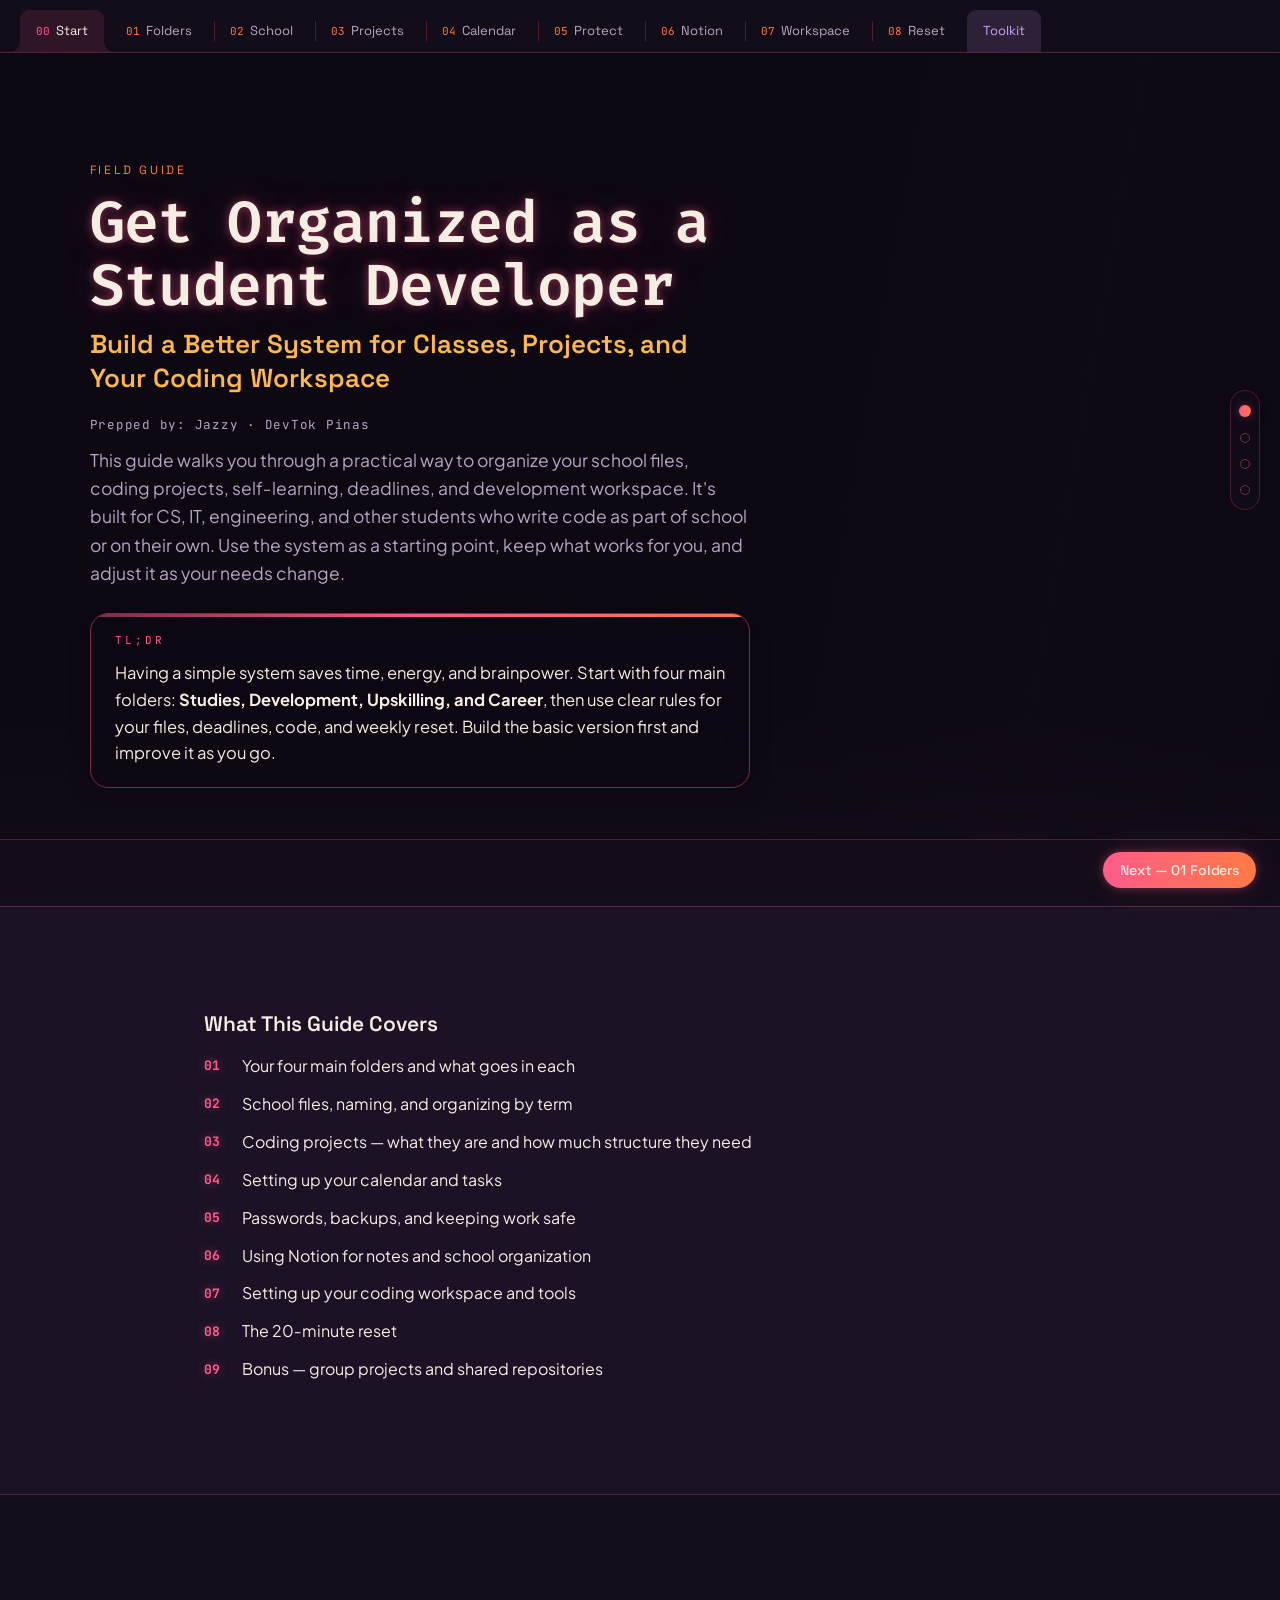
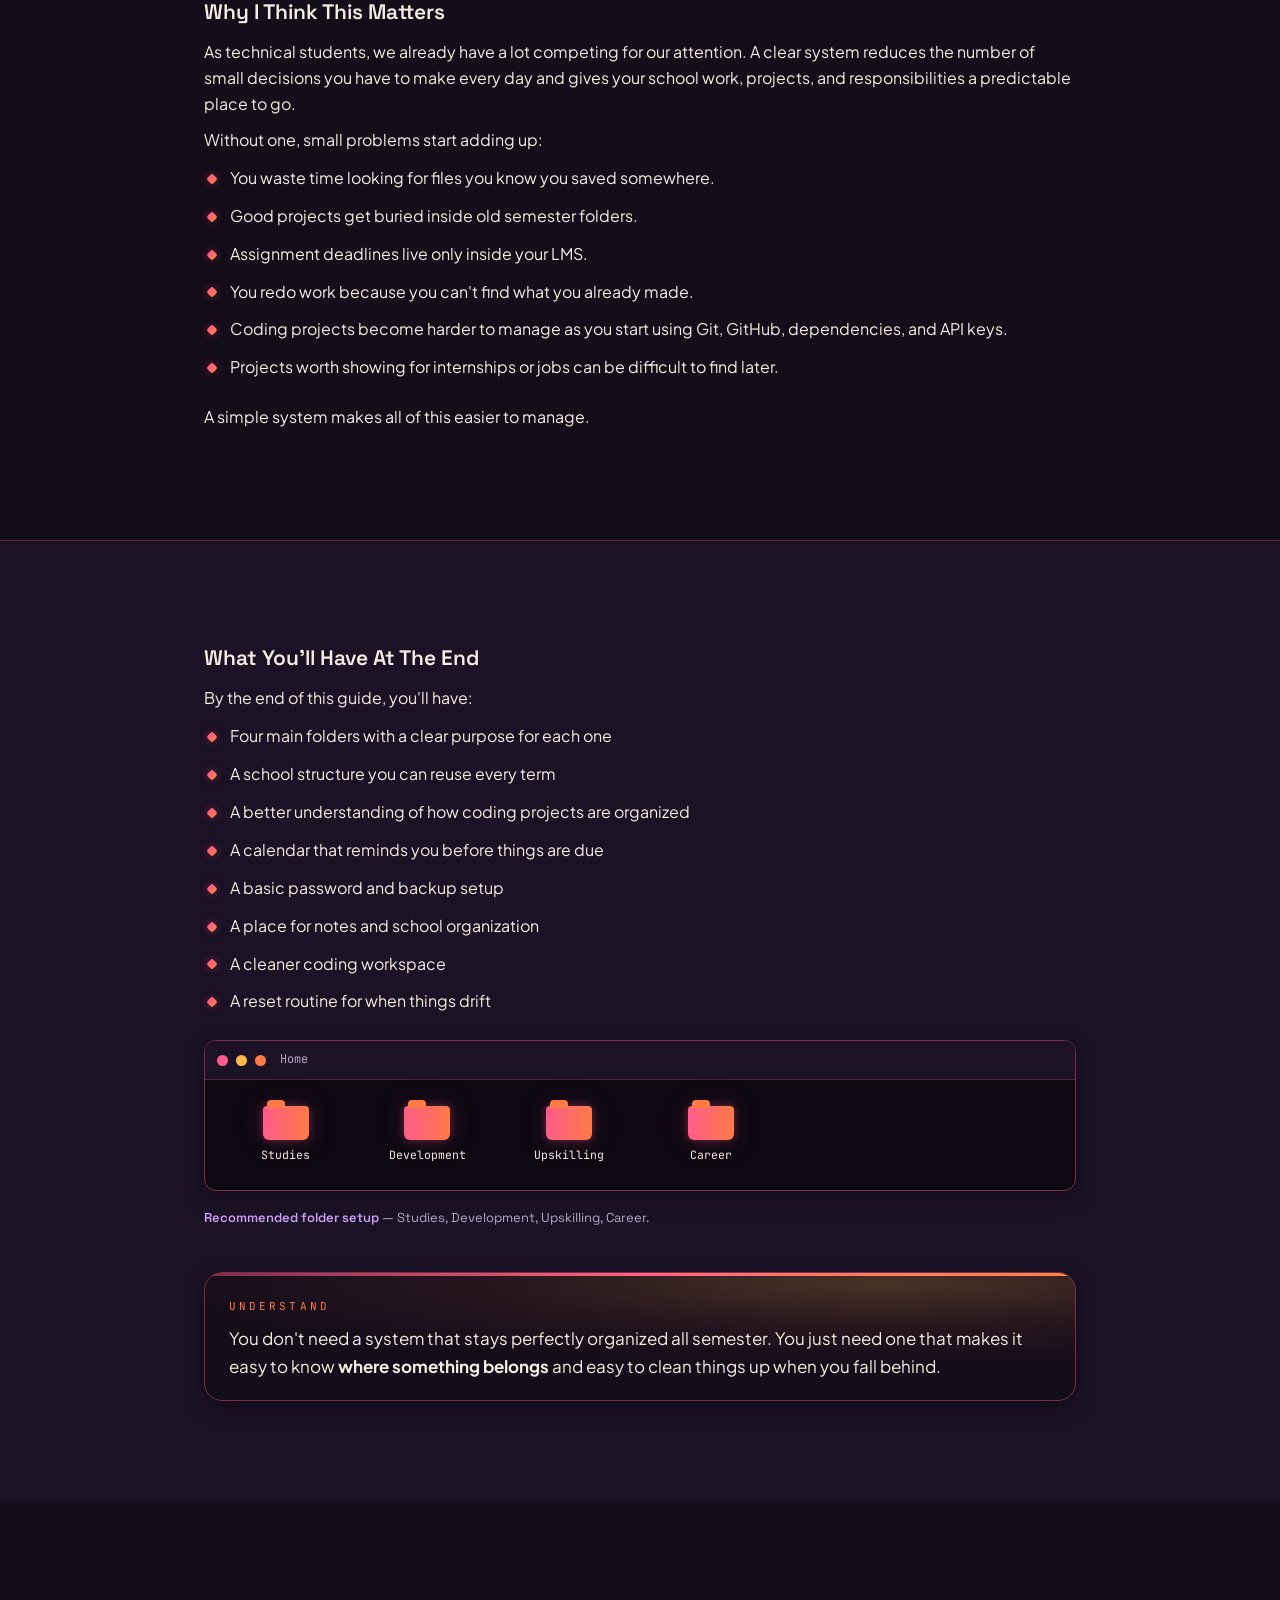
==== commit b69a13ec: "Show subsections on scroll; keep the dot rail; roomier band spacing Drop the progressive-reveal arro" ====
--- a/site/index.html
+++ b/site/index.html
@@ -1449,6 +1449,6 @@
 
 <script src="js/router.js"></script>
 <script src="js/components.js"></script>
-<script src="js/reveal.js"></script>
+<script src="js/rail.js"></script>
 </body>
 </html>
--- a/site/css/app.css
+++ b/site/css/app.css
@@ -573,24 +573,20 @@
 .raildot{position:relative;width:10px;height:10px;padding:0;border-radius:50%;border:1px solid var(--wine);background:transparent;cursor:pointer;transition:all 160ms var(--ease-standard)}
 .raildot.done{background:var(--wine);border-color:var(--wine)}
 .raildot.cur{width:12px;height:12px;background:var(--gradient-cta);border-color:transparent;box-shadow:var(--glow-rose-soft)}
-.raildot.locked{opacity:.35}
 .raildot:hover{border-color:var(--neon-rose)}
 .raillabel{position:absolute;right:22px;top:50%;transform:translateY(-50%);white-space:nowrap;font-family:var(--font-tech);font-size:12px;color:var(--parchment);background:var(--surface-card);border:1px solid var(--border-hairline);border-radius:var(--radius-sm);padding:5px 10px;opacity:0;pointer-events:none;transition:opacity 160ms var(--ease-standard);box-shadow:var(--shadow-md)}
 .raildot:hover .raillabel,.raildot:focus-visible .raillabel{opacity:1}
-.band[hidden]{display:none}
-/* Advance control: a glowing round arrow. The chevron is drawn from borders,
-   not set as a character or an icon asset. */
-.continue{display:flex;align-items:center;justify-content:center;width:46px;height:46px;margin:72px auto 8px;padding:0;border-radius:50%;cursor:pointer;background:var(--rose-a12);border:1px solid rgba(255,92,138,.5);box-shadow:var(--glow-rose-soft);transition:transform 160ms var(--ease-standard),box-shadow 160ms var(--ease-standard)}
-.continue:hover{transform:translateY(2px);box-shadow:var(--glow-rose)}
-.continue:active{transform:scale(var(--press-scale))}
-.continue .chev{width:12px;height:12px;margin-top:-4px;border-right:2px solid var(--neon-rose);border-bottom:2px solid var(--neon-rose);transform:rotate(45deg)}
-.continue{animation:contpulse 2.4s var(--ease-standard) infinite}
-@keyframes contpulse{
-  0%,100%{box-shadow:var(--glow-rose-soft)}
-  50%{box-shadow:var(--glow-rose)}
-}
-@media (prefers-reduced-motion:reduce){.continue{animation:none}}
 @media (max-width:860px){.rail{display:none}}
+
+/* Owner override: roomier top/bottom breathing space around each subsection.
+   The exports ship .band at 38/46px; the owner asked for 100px top and bottom
+   on every subsection. This wins because the extra block is concatenated after
+   the export CSS; the :first-child rule beats the export's 44px-top default.
+   The field-guide hero (the only .hero-band, section 00's title block) is left
+   at its original 44/46 padding — the owner asked to exclude it. */
+.band{padding:100px 0}
+.band:first-child{padding-top:100px}
+.band.hero-band{padding:44px 0 46px}
 
 /* built mockups that stand in for the export's screenshot slots */
 /* Faux file-manager window (built mockups, no images) */
